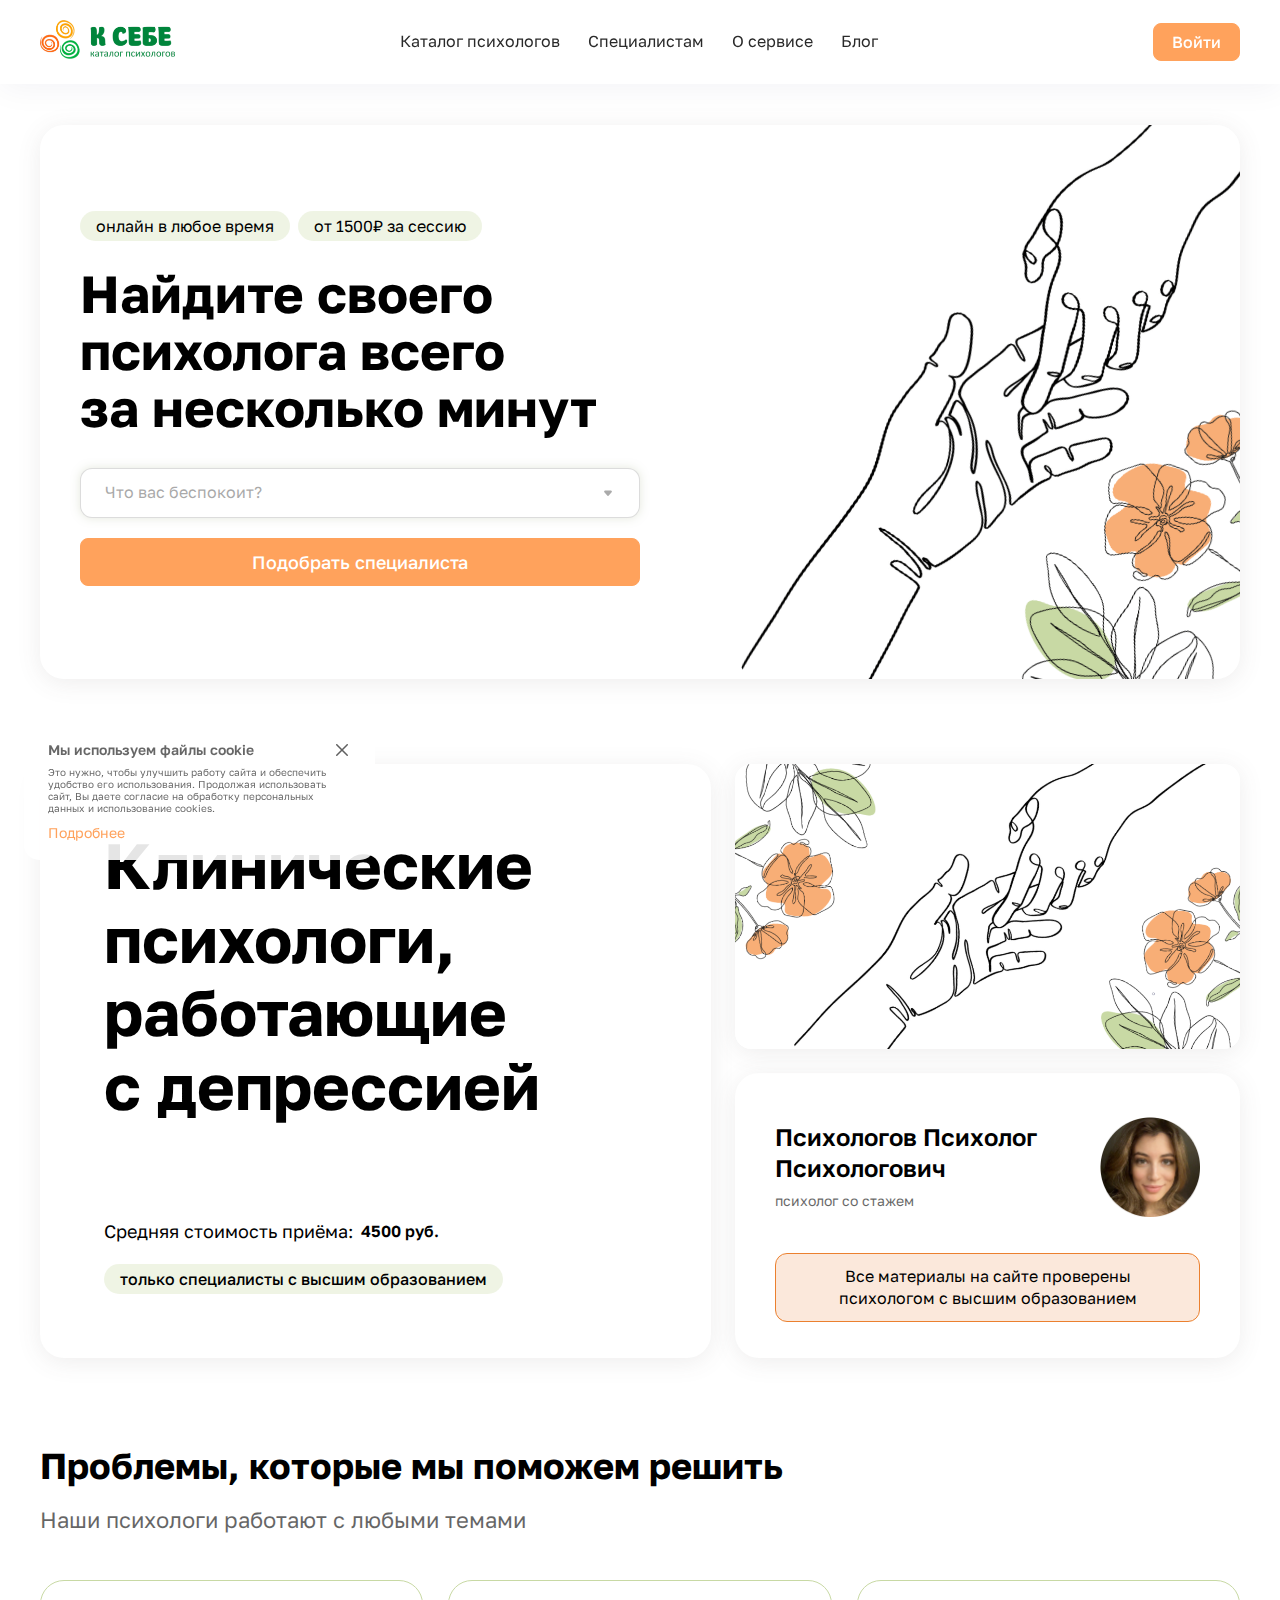
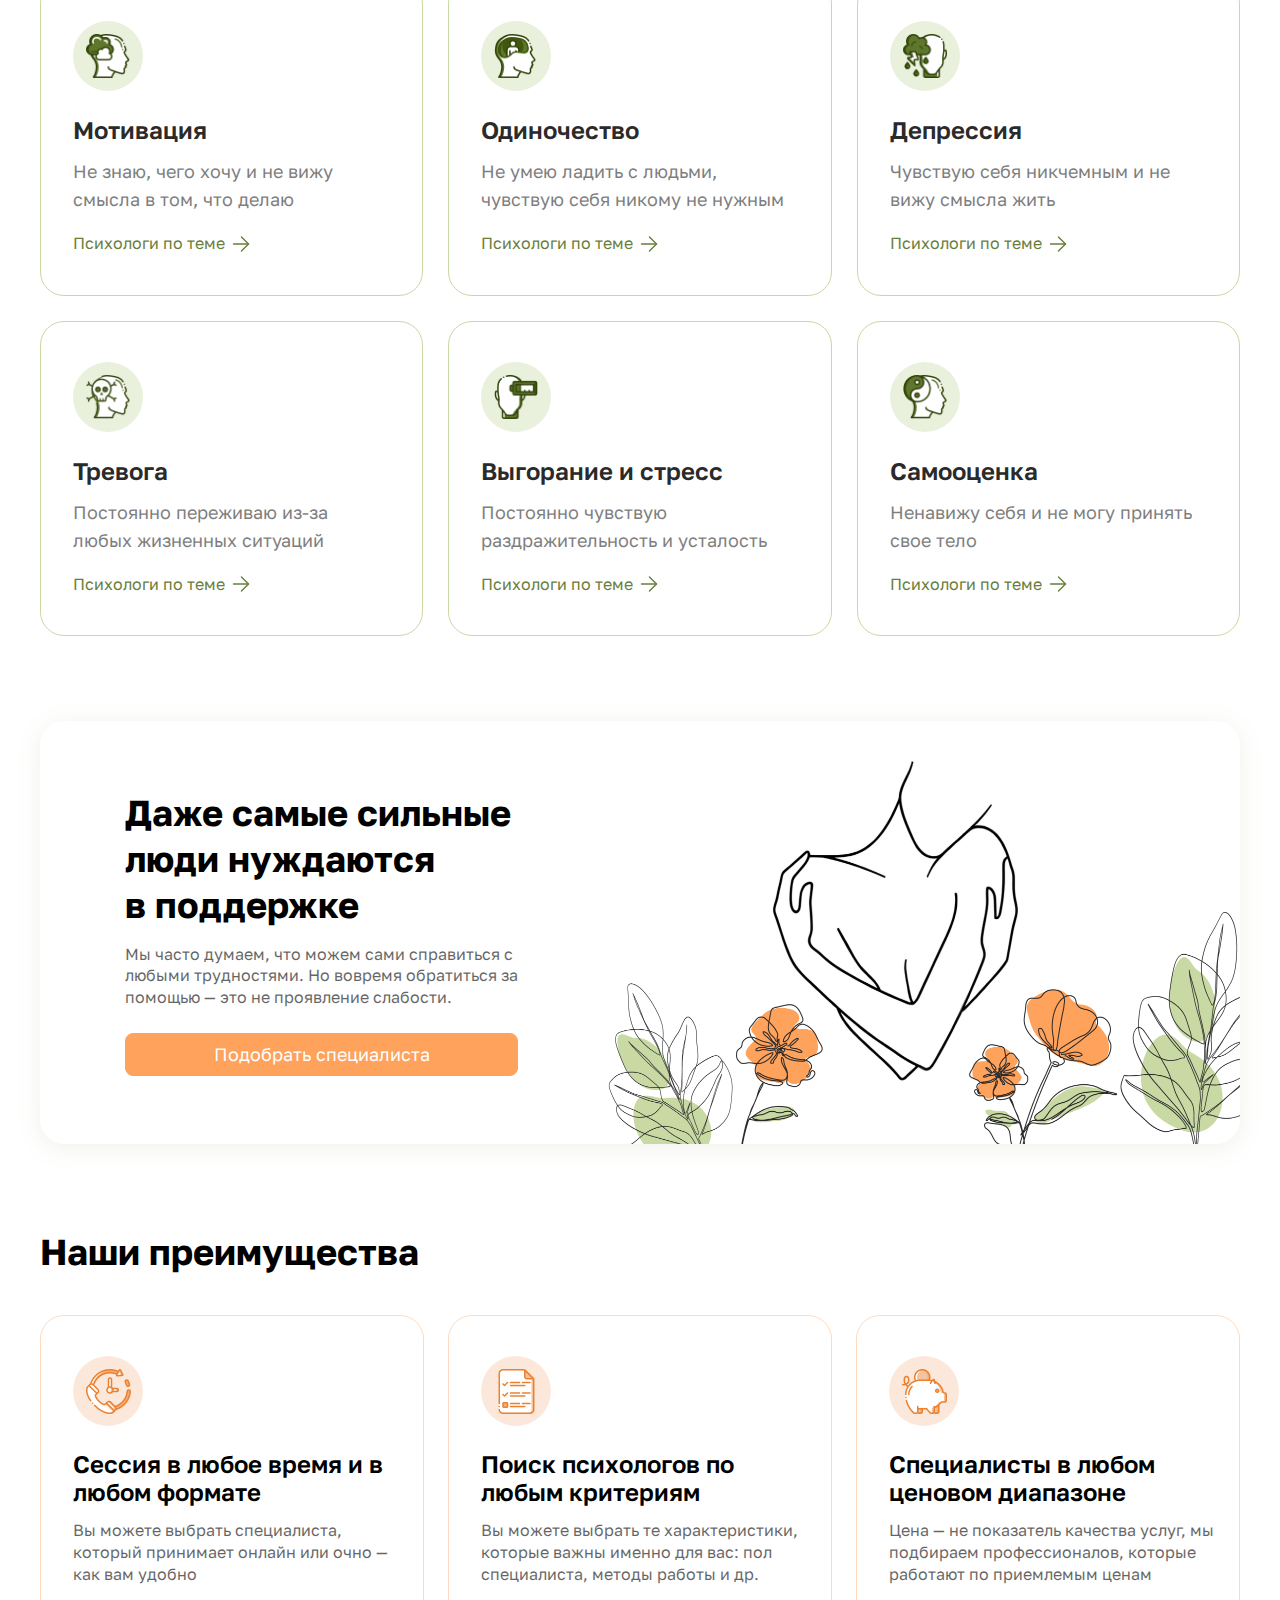
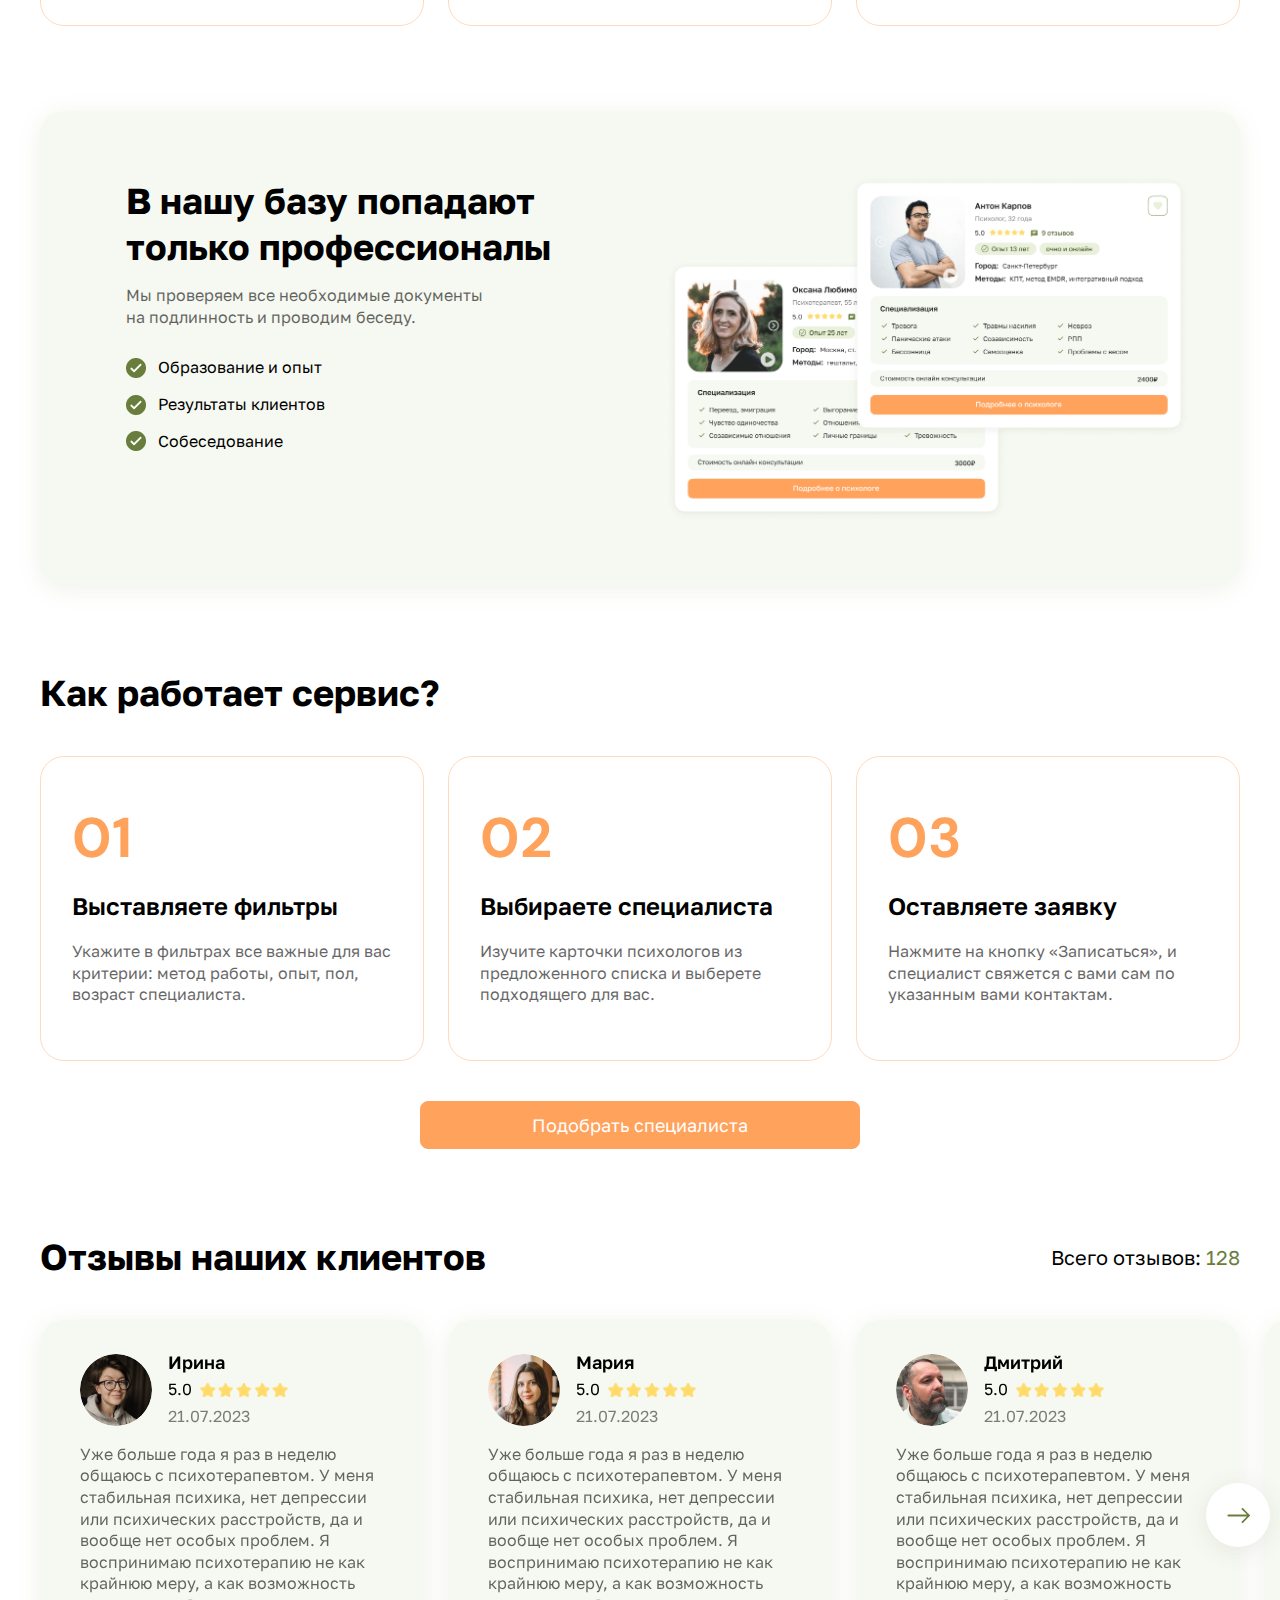
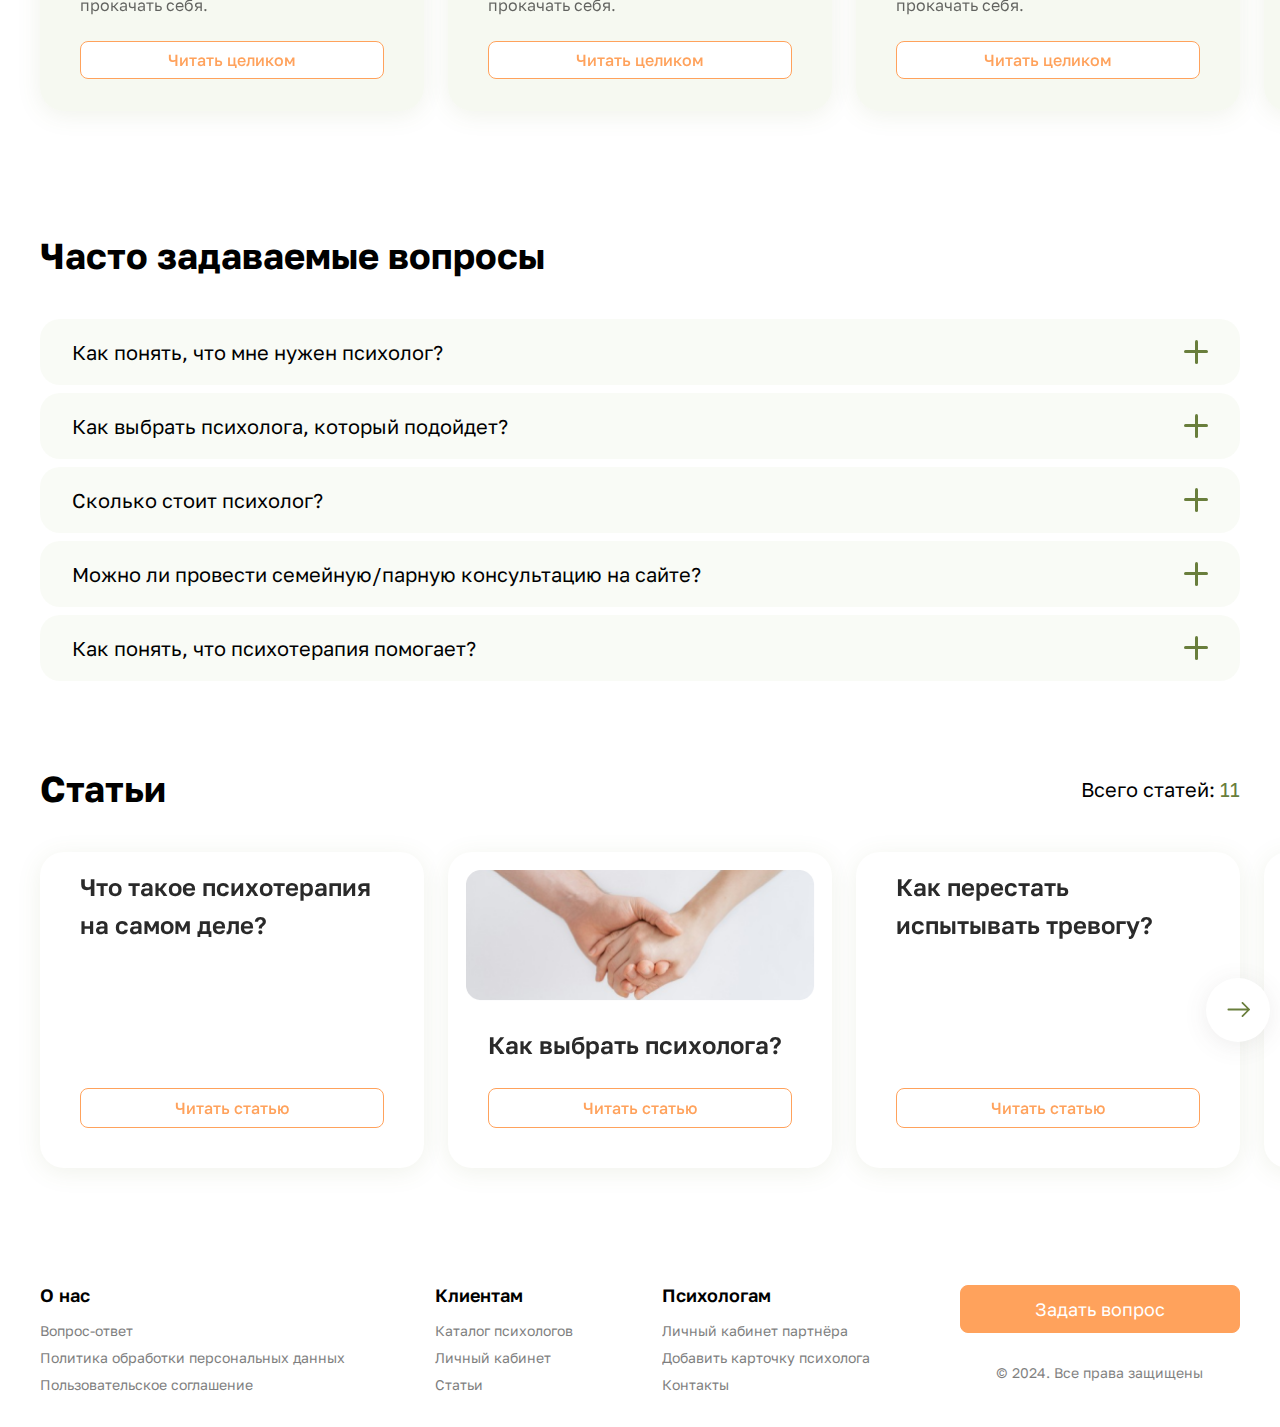
==== index.html @ ed898c9f "add" ====
<!DOCTYPE html>
<html lang="ru">

<head>

	<meta charset="utf-8">

	<title>Title</title>
	<meta name="description" content="">

	<meta http-equiv="X-UA-Compatible" content="IE=edge">
	<meta name="viewport" content="width=device-width, initial-scale=1, maximum-scale=1">

	<meta property="og:image" content="path/to/image.jpg">
	<link rel="shortcut icon" href="img/favicon/favicon.ico" type="image/x-icon">
	<link rel="apple-touch-icon" href="img/favicon/apple-touch-icon.png">
	<link rel="apple-touch-icon" sizes="72x72" href="img/favicon/apple-touch-icon-72x72.png">
	<link rel="apple-touch-icon" sizes="114x114" href="img/favicon/apple-touch-icon-114x114.png">

	<!-- Chrome, Firefox OS and Opera -->
	<meta name="theme-color" content="#FFFFFF">
	<!-- Windows Phone -->
	<meta name="msapplication-navbutton-color" content="#FFFFFF">
	<!-- iOS Safari -->
	<meta name="apple-mobile-web-app-status-bar-style" content="#FFFFFF">

	<link rel="stylesheet" href="css/main.min.css">

</head>

<body>

	<div class="main--wrapper">

		<header class="header">
			<div class="container">
				<div class="row">
					<div class="header--wrapper">
						<a href="/" class="header--logo" title="На главную">
							<img src="img/logo.png" alt="К себе - каталог психологов">
						</a>
						<div class="header--block">
							<nav class="header--menu">
								<ul class="menu">
									<li><a href="catalog.html">Каталог психологов</a></li>
									<li><a href="#">Специалистам</a></li>
									<li><a href="#">О сервисе</a></li>
									<li><a href="#">Блог</a></li>
								</ul>
							</nav>
							<div class="header--logIn">
								<button class="button">Войти</button>
							</div>
						</div>
						<div class="header--burger">
							<span></span>
							<span></span>
							<span></span>
						</div>
					</div>
				</div>
			</div>
		</header>

		<main class="main">
			<section class="main--header">
				<div class="container">
					<div class="row">
						<div class="main--header__wrapper" >
							<div class="main--header__info">
								<div class="main--header__tags">
									<div class="main--header__tag">онлайн в любое время</div>
									<div class="main--header__tag">от 1500₽ за сессию</div>
								</div>
								<h1 class="h1">Найдите своего<br> психолога всего за&nbsp;несколько минут</h1>
								<form action="#" class="main--header__select">
									<div class="select">
										<select>
											<option value="Что вас беспокоит?" disabled selected>Что вас беспокоит?</option>
											<option value="Боль>">Боль</option>
											<option value="Боль>">Боль</option>
											<option value="Боль>">Боль</option>
										</select>
									</div>
									<button class="button">Подобрать специалиста</button>
								</form>
							</div>
							<div class="main--header__image">
								<img src="img/header-bg.png">
							</div>
						</div>
					</div>
				</div>
			</section>
			<section class="main--header main--header__psychologist">
				<div class="container">
					<div class="row">
						<div class="main--header__wrapper">
							<div class="main--header__info">
								<h1 class="h1">Клинические психологи, работающие с&nbsp;депрессией</h1>
								<div class="subtitle">
									<span>Средняя стоимость приёма:</span>
									<strong>4500 руб.</strong>
								</div>
								<div class="main--header__tags">
									<div class="main--header__tag">только специалисты с высшим образованием</div>
								</div>
							</div>
							<div class="main--header__block">
								<div class="main--header__image">
									<img src="img/header-bg1.png">
								</div>
								<div class="main--header__psychologist--info">
									<div class="main--header__psychologist--top">
										<div class="main--header__psychologist--title">
											<div class="h3">Психологов Психолог Психологович</div>
											<span>психолог со стажем</span>
										</div>
										<div class="main--header__psychologist--image">
											<img src="img/psychologist-icon.png" alt="Психологов Психолог Психологович">
										</div>
									</div>
									<div class="main--header__psychologist--bottom">
										Все материалы на сайте проверены психологом с высшим образованием
									</div>
								</div>
							</div>
						</div>
					</div>
				</div>
			</section>
			<section class="main--problemsSolve">
				<div class="container">
					<div class="row">
						<div class="main--problemsSolve__title">
							<h2 class="h2">Проблемы, которые мы поможем решить</h2>
							<div class="subtitle">Наши психологи работают с любыми темами</div>
						</div>
						<div class="main--problemsSolve__list">
							<a href="catalog.html" class="main--problemsSolve__item">
								<div class="main--problemsSolve__item--icon">
									<img src="img/problemsSolve/1.png" alt="Мотивация">
								</div>
								<div class="h3">Мотивация</div>
								<div class="main--problemsSolve__item--text">Не знаю, чего хочу и не вижу смысла в том, что делаю</div>
								<div class="main--problemsSolve__item--link">
									<span>Психологи по теме</span>
									<svg width="20" height="20" viewBox="0 0 20 20" fill="none" xmlns="http://www.w3.org/2000/svg">
										<path d="M10.4492 2.94928L17.4999 10L10.4492 17.0507" stroke="#697E3C" stroke-width="1.4" stroke-linecap="round" stroke-linejoin="round"/>
										<path d="M17.4999 10L2.5 10" stroke="#697E3C" stroke-width="1.4" stroke-linecap="round" stroke-linejoin="round"/>
									</svg>
								</div>
							</a>
							<a href="catalog.html" class="main--problemsSolve__item">
								<div class="main--problemsSolve__item--icon">
									<img src="img/problemsSolve/2.png" alt="Одиночество">
								</div>
								<div class="h3">Одиночество</div>
								<div class="main--problemsSolve__item--text">Не умею ладить с людьми, чувствую себя никому не нужным</div>
								<div class="main--problemsSolve__item--link">
									<span>Психологи по теме</span>
									<svg width="20" height="20" viewBox="0 0 20 20" fill="none" xmlns="http://www.w3.org/2000/svg">
										<path d="M10.4492 2.94928L17.4999 10L10.4492 17.0507" stroke="#697E3C" stroke-width="1.4" stroke-linecap="round" stroke-linejoin="round"/>
										<path d="M17.4999 10L2.5 10" stroke="#697E3C" stroke-width="1.4" stroke-linecap="round" stroke-linejoin="round"/>
									</svg>
								</div>
							</a>
							<a href="catalog.html" class="main--problemsSolve__item">
								<div class="main--problemsSolve__item--icon">
									<img src="img/problemsSolve/3.png" alt="Депрессия">
								</div>
								<div class="h3">Депрессия</div>
								<div class="main--problemsSolve__item--text">Чувствую себя никчемным и не вижу смысла жить</div>
								<div class="main--problemsSolve__item--link">
									<span>Психологи по теме</span>
									<svg width="20" height="20" viewBox="0 0 20 20" fill="none" xmlns="http://www.w3.org/2000/svg">
										<path d="M10.4492 2.94928L17.4999 10L10.4492 17.0507" stroke="#697E3C" stroke-width="1.4" stroke-linecap="round" stroke-linejoin="round"/>
										<path d="M17.4999 10L2.5 10" stroke="#697E3C" stroke-width="1.4" stroke-linecap="round" stroke-linejoin="round"/>
									</svg>
								</div>
							</a>
							<a href="catalog.html" class="main--problemsSolve__item">
								<div class="main--problemsSolve__item--icon">
									<img src="img/problemsSolve/4.png" alt="Тревога">
								</div>
								<div class="h3">Тревога</div>
								<div class="main--problemsSolve__item--text">Постоянно переживаю из-за любых жизненных ситуаций</div>
								<div class="main--problemsSolve__item--link">
									<span>Психологи по теме</span>
									<svg width="20" height="20" viewBox="0 0 20 20" fill="none" xmlns="http://www.w3.org/2000/svg">
										<path d="M10.4492 2.94928L17.4999 10L10.4492 17.0507" stroke="#697E3C" stroke-width="1.4" stroke-linecap="round" stroke-linejoin="round"/>
										<path d="M17.4999 10L2.5 10" stroke="#697E3C" stroke-width="1.4" stroke-linecap="round" stroke-linejoin="round"/>
									</svg>
								</div>
							</a>
							<a href="catalog.html" class="main--problemsSolve__item">
								<div class="main--problemsSolve__item--icon">
									<img src="img/problemsSolve/5.png" alt="Выгорание и стресс">
								</div>
								<div class="h3">Выгорание и стресс</div>
								<div class="main--problemsSolve__item--text">Постоянно чувствую раздражительность и усталость</div>
								<div class="main--problemsSolve__item--link">
									<span>Психологи по теме</span>
									<svg width="20" height="20" viewBox="0 0 20 20" fill="none" xmlns="http://www.w3.org/2000/svg">
										<path d="M10.4492 2.94928L17.4999 10L10.4492 17.0507" stroke="#697E3C" stroke-width="1.4" stroke-linecap="round" stroke-linejoin="round"/>
										<path d="M17.4999 10L2.5 10" stroke="#697E3C" stroke-width="1.4" stroke-linecap="round" stroke-linejoin="round"/>
									</svg>
								</div>
							</a>
							<a href="catalog.html" class="main--problemsSolve__item">
								<div class="main--problemsSolve__item--icon">
									<img src="img/problemsSolve/6.png" alt="Самооценка">
								</div>
								<div class="h3">Самооценка</div>
								<div class="main--problemsSolve__item--text">Ненавижу себя и не могу принять свое тело</div>
								<div class="main--problemsSolve__item--link">
									<span>Психологи по теме</span>
									<svg width="20" height="20" viewBox="0 0 20 20" fill="none" xmlns="http://www.w3.org/2000/svg">
										<path d="M10.4492 2.94928L17.4999 10L10.4492 17.0507" stroke="#697E3C" stroke-width="1.4" stroke-linecap="round" stroke-linejoin="round"/>
										<path d="M17.4999 10L2.5 10" stroke="#697E3C" stroke-width="1.4" stroke-linecap="round" stroke-linejoin="round"/>
									</svg>
								</div>
							</a>
						</div>
					</div>
				</div>
			</section>
			<section class="main--support">
				<div class="container">
					<div class="row">
						<div class="main--support__wrapper" style="background-image: url(img/banner-support/bg.png);">
							<div class="main--support__info">
								<div class="h2">Даже самые сильные<br> люди нуждаются<br> в поддержке</div>
								<div class="main--support__info--text">
									Мы часто думаем, что можем сами справиться с<br> любыми трудностями. Но вовремя обратиться за<br> помощью — это не проявление слабости.
								</div>
								<a href="catalog.html" class="button">Подобрать специалиста</a>
							</div>
						</div>
					</div>
				</div>
			</section>
			<section class="main--advantages">
				<div class="container">
					<div class="row">
						<div class="h2">Наши преимущества</div>
						<div class="main--advantages__wrapper">
							<div class="main--advantages__item">
								<div class="main--advantages__item--icon">
									<img src="img/advantages/1.png">
								</div>
								<div class="h3">Сессия в любое время и в любом формате</div>
								<div class="main--advantages__item--text">
									Вы можете выбрать специалиста, который принимает онлайн или очно — как вам удобно
								</div>
							</div>
							<div class="main--advantages__item">
								<div class="main--advantages__item--icon">
									<img src="img/advantages/2.png">
								</div>
								<div class="h3">Поиск психологов по любым критериям</div>
								<div class="main--advantages__item--text">
									Вы можете выбрать те характеристики, которые важны именно для вас: пол специалиста, методы работы и др.
								</div>
							</div>
							<div class="main--advantages__item">
								<div class="main--advantages__item--icon">
									<img src="img/advantages/3.png">
								</div>
								<div class="h3">Специалисты в любом ценовом диапазоне</div>
								<div class="main--advantages__item--text">
									Цена — не показатель качества услуг, мы подбираем профессионалов, которые работают по приемлемым ценам
								</div>
							</div>
						</div>
					</div>
				</div>
			</section>
			<section class="main--professionals">
				<div class="container">
					<div class="row">
						<div class="main--professionals__wrapper">
							<div class="main--professionals__info">
								<div class="h2">В нашу базу попадают только профессионалы</div>
								<div class="main--professionals__info--text">
									Мы&nbsp;проверяем все необходимые документы<br> на&nbsp;подлинность и&nbsp;проводим беседу.
								</div>
								<div class="main--professionals__info--list">
									<div class="main--professionals__info--item">
										<img src="img/accept.png">
										<span>Образование и опыт</span>
									</div>
									<div class="main--professionals__info--item">
										<img src="img/accept.png">
										<span>Результаты клиентов</span>
									</div>
									<div class="main--professionals__info--item">
										<img src="img/accept.png">
										<span>Собеседование</span>
									</div>
								</div>
							</div>
							<div class="main--professionals__image">
								<img src="img/prof-bg.png" alt="К себу - В нашу базу попадают только профессионалы">
							</div>
						</div>
					</div>
				</div>
			</section>
			<section class="main--working">
				<div class="container">
					<div class="row">
						<div class="h2">Как работает сервис?</div>
						<div class="main--working__list">
							<div class="main--working__item">
								<span>01</span>
								<div class="h3">Выставляете фильтры</div>
								<div class="main--working__item--text">
									Укажите в фильтрах все важные для вас критерии: метод работы, опыт, пол, возраст специалиста.
								</div>
							</div>
							<div class="main--working__item">
								<span>02</span>
								<div class="h3">Выбираете специалиста</div>
								<div class="main--working__item--text">
									Изучите карточки психологов из предложенного списка и выберете подходящего для вас.
								</div>
							</div>
							<div class="main--working__item">
								<span>03</span>
								<div class="h3">Оставляете заявку</div>
								<div class="main--working__item--text">
									Нажмите на кнопку «Записаться», и специалист свяжется с вами сам по указанным вами контактам.
								</div>
							</div>
						</div>
						<a href="catalog.html" class="button">Подобрать специалиста</a>
					</div>
				</div>
			</section>
			<section class="main--reviews">
				<div class="container">
					<div class="row">
						<div class="main--reviews__title">
							<div class="h2">Отзывы наших клиентов</div>
							<div class="main--reviews__title--all">Всего отзывов: <span>128</span></div>
						</div>
						<div class="main--reviews__slider splide splide--reviews">
							<div class="splide__arrows">
								<button class="splide__arrow splide__arrow--prev">
									<svg width="26" height="17" viewBox="0 0 26 17" fill="none" xmlns="http://www.w3.org/2000/svg">
										<path d="M1.5 8.5H25M25 8.5L17.5 1M25 8.5L17.5 16" stroke="#697E3C" stroke-width="2" stroke-linecap="round" stroke-linejoin="round"/>
									</svg>
								</button>
								<button class="splide__arrow splide__arrow--next">
									<svg width="26" height="17" viewBox="0 0 26 17" fill="none" xmlns="http://www.w3.org/2000/svg">
										<path d="M1.5 8.5H25M25 8.5L17.5 1M25 8.5L17.5 16" stroke="#697E3C" stroke-width="2" stroke-linecap="round" stroke-linejoin="round"/>
									</svg>
								</button>
							</div>
							<div class="splide__track">
								<div class="splide__list">
									<div class="main--reviews__slide splide__slide">
										<div class="main--reviews__slide--title">
											<img src="img/reviews/1.png" alt="#">
											<div class="main--reviews__slide--title__right">
												<div class="h4">Ирина</div>
												<div class="main--reviews__slide--rate">
													<span>5.0</span>
													<img src="img/rate.png">
												</div>
												<div class="main--reviews__slide--date">21.07.2023</div>
											</div>
										</div>
										<div class="main--reviews__slide--text">
											Уже больше года я раз в неделю общаюсь с психотерапевтом. У меня стабильная психика, нет депрессии или психических
											расстройств, да и вообще нет особых проблем. Я воспринимаю психотерапию не как крайнюю меру, а как возможность прокачать
											себя.
										</div>
										<a href="#" class="button button--white">Читать целиком</a>
									</div>
									<div class="main--reviews__slide splide__slide">
										<div class="main--reviews__slide--title">
											<img src="img/reviews/3.png" alt="#">
											<div class="main--reviews__slide--title__right">
												<div class="h4">Мария</div>
												<div class="main--reviews__slide--rate">
													<span>5.0</span>
													<img src="img/rate.png">
												</div>
												<div class="main--reviews__slide--date">21.07.2023</div>
											</div>
										</div>
										<div class="main--reviews__slide--text">
											Уже больше года я раз в неделю общаюсь с психотерапевтом. У меня стабильная психика, нет депрессии или психических
											расстройств, да и вообще нет особых проблем. Я воспринимаю психотерапию не как крайнюю меру, а как возможность прокачать
											себя.
										</div>
										<a href="#" class="button button--white">Читать целиком</a>
									</div>
									<div class="main--reviews__slide splide__slide">
										<div class="main--reviews__slide--title">
											<img src="img/reviews/2.png" alt="#">
											<div class="main--reviews__slide--title__right">
												<div class="h4">Дмитрий</div>
												<div class="main--reviews__slide--rate">
													<span>5.0</span>
													<img src="img/rate.png">
												</div>
												<div class="main--reviews__slide--date">21.07.2023</div>
											</div>
										</div>
										<div class="main--reviews__slide--text">
											Уже больше года я раз в неделю общаюсь с психотерапевтом. У меня стабильная психика, нет депрессии или психических
											расстройств, да и вообще нет особых проблем. Я воспринимаю психотерапию не как крайнюю меру, а как возможность прокачать
											себя.
										</div>
										<a href="#" class="button button--white">Читать целиком</a>
									</div>
									<div class="main--reviews__slide splide__slide">
										<div class="main--reviews__slide--title">
											<img src="img/reviews/1.png" alt="#">
											<div class="main--reviews__slide--title__right">
												<div class="h4">Ирина</div>
												<div class="main--reviews__slide--rate">
													<span>5.0</span>
													<img src="img/rate.png">
												</div>
												<div class="main--reviews__slide--date">21.07.2023</div>
											</div>
										</div>
										<div class="main--reviews__slide--text">
											Уже больше года я раз в неделю общаюсь с психотерапевтом. У меня стабильная психика, нет депрессии или психических
											расстройств, да и вообще нет особых проблем. Я воспринимаю психотерапию не как крайнюю меру, а как возможность прокачать
											себя.
										</div>
										<a href="#" class="button button--white">Читать целиком</a>
									</div>
									<div class="main--reviews__slide splide__slide">
										<div class="main--reviews__slide--title">
											<img src="img/reviews/3.png" alt="#">
											<div class="main--reviews__slide--title__right">
												<div class="h4">Мария</div>
												<div class="main--reviews__slide--rate">
													<span>5.0</span>
													<img src="img/rate.png">
												</div>
												<div class="main--reviews__slide--date">21.07.2023</div>
											</div>
										</div>
										<div class="main--reviews__slide--text">
											Уже больше года я раз в неделю общаюсь с психотерапевтом. У меня стабильная психика, нет депрессии или психических
											расстройств, да и вообще нет особых проблем. Я воспринимаю психотерапию не как крайнюю меру, а как возможность прокачать
											себя.
										</div>
										<a href="#" class="button button--white">Читать целиком</a>
									</div>
									<div class="main--reviews__slide splide__slide">
										<div class="main--reviews__slide--title">
											<img src="img/reviews/2.png" alt="#">
											<div class="main--reviews__slide--title__right">
												<div class="h4">Дмитрий</div>
												<div class="main--reviews__slide--rate">
													<span>5.0</span>
													<img src="img/rate.png">
												</div>
												<div class="main--reviews__slide--date">21.07.2023</div>
											</div>
										</div>
										<div class="main--reviews__slide--text">
											Уже больше года я раз в неделю общаюсь с психотерапевтом. У меня стабильная психика, нет депрессии или психических
											расстройств, да и вообще нет особых проблем. Я воспринимаю психотерапию не как крайнюю меру, а как возможность прокачать
											себя.
										</div>
										<a href="#" class="button button--white">Читать целиком</a>
									</div>
								</div>
							</div>
						</div>
					</div>
				</div>
			</section>
			<section class="main--faq">
				<div class="container">
					<div class="row">
						<div class="h2">Часто задаваемые вопросы</div>
						<div class="main--faq__list">
							<div class="main--faq__item">
								<div class="main--faq__item--button">
									<span>Как понять, что мне нужен психолог?</span>
									<div class="main--faq__item--button__icon">
										<span></span>
										<span></span>
									</div>
								</div>
								<div class="main--faq__item--answer">
									В разделе каталога вы можете выбрать критерии, которым должен соответствовать психолог.  
								</div>
							</div>
							<div class="main--faq__item">
								<div class="main--faq__item--button">
									<span>Как выбрать психолога, который подойдет?</span>
									<div class="main--faq__item--button__icon">
										<span></span>
										<span></span>
									</div>
								</div>
								<div class="main--faq__item--answer">
									В разделе каталога вы можете выбрать критерии, которым должен соответствовать психолог.  
								</div>
							</div>
							<div class="main--faq__item">
								<div class="main--faq__item--button">
									<span>Сколько стоит психолог?</span>
									<div class="main--faq__item--button__icon">
										<span></span>
										<span></span>
									</div>
								</div>
								<div class="main--faq__item--answer">
									В разделе каталога вы можете выбрать критерии, которым должен соответствовать психолог.  
								</div>
							</div>
							<div class="main--faq__item">
								<div class="main--faq__item--button">
									<span>Можно ли провести семейную/парную консультацию на сайте?</span>
									<div class="main--faq__item--button__icon">
										<span></span>
										<span></span>
									</div>
								</div>
								<div class="main--faq__item--answer">
									В разделе каталога вы можете выбрать критерии, которым должен соответствовать психолог.  
								</div>
							</div>
							<div class="main--faq__item">
								<div class="main--faq__item--button">
									<span>Как понять, что психотерапия помогает? </span>
									<div class="main--faq__item--button__icon">
										<span></span>
										<span></span>
									</div>
								</div>
								<div class="main--faq__item--answer">
									В разделе каталога вы можете выбрать критерии, которым должен соответствовать психолог.  
								</div>
							</div>
						</div>
					</div>
				</div>
			</section>
			<section class="main--articles">
				<div class="container">
					<div class="row">
						<div class="main--articles__title">
							<div class="h2">Статьи</div>
							<div class="main--articles__title--all">Всего статей: <span>11</span></div>
						</div>
						<div class="main--articles__slider splide splide--articles">
							<div class="splide__arrows">
								<button class="splide__arrow splide__arrow--prev">
									<svg width="26" height="17" viewBox="0 0 26 17" fill="none" xmlns="http://www.w3.org/2000/svg">
										<path d="M1.5 8.5H25M25 8.5L17.5 1M25 8.5L17.5 16" stroke="#697E3C" stroke-width="2" stroke-linecap="round" stroke-linejoin="round"/>
									</svg>
								</button>
								<button class="splide__arrow splide__arrow--next">
									<svg width="26" height="17" viewBox="0 0 26 17" fill="none" xmlns="http://www.w3.org/2000/svg">
										<path d="M1.5 8.5H25M25 8.5L17.5 1M25 8.5L17.5 16" stroke="#697E3C" stroke-width="2" stroke-linecap="round" stroke-linejoin="round"/>
									</svg>
								</button>
							</div>
							<div class="splide__track">
								<div class="splide__list">
									<a href="#" onclick="location.href='#'" class="main--articles__slide splide__slide">
										<div class="h3">Что такое психотерапия<br> на самом деле?</div>
										<div onclick="location.href='#'" class="button button--white">Читать статью</div>
									</a>
									<a href="#" onclick="location.href='#'" class="main--articles__slide splide__slide">
										<div class="main--articles__slide--image">
											<img src="img/img-article.png" alt="#">
										</div>
										<div class="h3">Как выбрать психолога?</div>
										<div onclick="location.href='#'" class="button button--white">Читать статью</div>
									</a>
									<a href="#" onclick="location.href='#'" class="main--articles__slide splide__slide">
										<div class="h3">Как перестать<br> испытывать тревогу?</div>
										<div onclick="location.href='#'" class="button button--white">Читать статью</div>
									</a>
									<a href="#" onclick="location.href='#'" class="main--articles__slide splide__slide">
										<div class="h3">Что такое психотерапия<br> на самом деле?</div>
										<div onclick="location.href='#'" class="button button--white">Читать статью</div>
									</a>
									<a href="#" onclick="location.href='#'" class="main--articles__slide splide__slide">
										<div class="main--articles__slide--image">
											<img src="img/img-article.png" alt="#">
										</div>
										<div class="h3">Как выбрать психолога?</div>
										<div onclick="location.href='#'" class="button button--white">Читать статью</div>
									</a>
									<a href="#" onclick="location.href='#'" class="main--articles__slide splide__slide">
										<div class="h3">Как перестать<br> испытывать тревогу?</div>
										<div onclick="location.href='#'" class="button button--white">Читать статью</div>
									</a>
								</div>
							</div>
						</div>
					</div>
				</div>
			</section>
		</main>

		<footer class="footer">
			<div class="container">
				<div class="row">
					<div class="footer--wrapper">
						<div class="footer--block">
							<div class="h4">О нас</div>
							<ul>
								<li><a href="#">Вопрос-ответ</a></li>
								<li><a href="#">Политика обработки персональных данных</a></li>
								<li><a href="#">Пользовательское соглашение</a></li>
							</ul>
						</div>
						<div class="footer--block">
							<div class="h4">Клиентам</div>
							<ul>
								<li><a href="catalog.html">Каталог психологов</a></li>
								<li><a href="#">Личный кабинет</a></li>
								<li><a href="#">Статьи</a></li>
							</ul>
						</div>
						<div class="footer--block">
							<div class="h4">Психологам</div>
							<ul>
								<li><a href="#">Личный кабинет партнёра</a></li>
								<li><a href="#">Добавить карточку психолога</a></li>
								<li><a href="#">Контакты</a></li>
							</ul>
						</div>
						<div class="footer--block">
							<a href="#" class="button">Задать вопрос</a>
							<div class="footer--block__copyright">© 2024. Все права защищены</div>
						</div>
					</div>
				</div>
			</div>
		</footer>

	</div>

	<div class="modal modal--login modal--general">
		<div class="modal--wrapper">
			<div class="modal--close">
				<svg width="16" height="16" viewBox="0 0 16 16" fill="none" xmlns="http://www.w3.org/2000/svg">
					<path fill-rule="evenodd" clip-rule="evenodd" d="M0.292893 0.292893C0.683417 -0.0976311 1.31658 -0.0976311 1.70711 0.292893L15.7071 14.2929C16.0976 14.6834 16.0976 15.3166 15.7071 15.7071C15.3166 16.0976 14.6834 16.0976 14.2929 15.7071L0.292893 1.70711C-0.0976311 1.31658 -0.0976311 0.683417 0.292893 0.292893Z" fill="#404040"/>
					<path fill-rule="evenodd" clip-rule="evenodd" d="M15.7071 0.292893C16.0976 0.683417 16.0976 1.31658 15.7071 1.70711L1.70711 15.7071C1.31658 16.0976 0.683417 16.0976 0.292893 15.7071C-0.0976311 15.3166 -0.0976311 14.6834 0.292893 14.2929L14.2929 0.292893C14.6834 -0.0976311 15.3166 -0.0976311 15.7071 0.292893Z" fill="#404040"/>
				</svg>
			</div>
			<div class="h3">Вход</div>
			<form action="#" class="modal--form">
				<div class="modal--form__block">
					<div class="modal--form__block--wrapper">
						<span>Нет аккаунта?</span>
						<a href="#">Регистрация</a>
					</div>
				</div>
				<div class="modal--form__block">
					<input type="email" id="email_login" name="email_login" placeholder="Email*" required>
				</div>
				<div class="modal--form__block">
					<input type="text" id="password" name="password" placeholder="Пароль*" required>
				</div>
				<div class="modal--form__accept">
					<div class="modal--form__accept--block">
						<div class="radio--button">
							<input type="checkbox" name="remember" id="remember" class="custom--check" checked>
							<label for="remember">
								<div>Запомнить меня</div>
							</label>
						</div>
					</div>
				</div>
				<div class="modal--form__block">
					<div class="modal--form__block--wrapper">
						<span>Забыли пароль?</span>
						<a href="#">Восстановить</a>
					</div>
				</div>
				<button class="button">Войти</button>
			</form>
		</div>
	</div>

	<div class="modal--cookie">
		<div class="modal--cookie__close">
			<svg width="12" height="12" viewBox="0 0 12 12" fill="none" xmlns="http://www.w3.org/2000/svg">
				<path fill-rule="evenodd" clip-rule="evenodd" d="M0.21967 0.21967C0.512563 -0.0732233 0.987437 -0.0732233 1.28033 0.21967L11.7803 10.7197C12.0732 11.0126 12.0732 11.4874 11.7803 11.7803C11.4874 12.0732 11.0126 12.0732 10.7197 11.7803L0.21967 1.28033C-0.0732233 0.987437 -0.0732233 0.512563 0.21967 0.21967Z" fill="#606060"/>
				<path fill-rule="evenodd" clip-rule="evenodd" d="M11.7803 0.21967C12.0732 0.512563 12.0732 0.987437 11.7803 1.28033L1.28033 11.7803C0.987437 12.0732 0.512563 12.0732 0.21967 11.7803C-0.0732233 11.4874 -0.0732233 11.0126 0.21967 10.7197L10.7197 0.21967C11.0126 -0.0732233 11.4874 -0.0732233 11.7803 0.21967Z" fill="#606060"/>
			</svg>
		</div>
		<div class="modal--cookie__title">Мы используем файлы cookie</div>
		<div class="modal--cookie__text">
			Это нужно, чтобы улучшить работу сайта и обеспечить удобство его использования. Продолжая использовать сайт, Вы даете согласие на обработку персональных данных и использование cookies.
		</div>
		<a href="#">Подробнее</a>
	</div>

	<script src="js/scripts.min.js"></script>

</body>
</html>
---- css/main.min.css ----
@font-face{font-family:golos;font-style:normal;font-weight:400;src:url(../fonts/golos/GolosText-Regular.eot);src:url(../fonts/golos/GolosText-Regular.eot?#iefix) format("embedded-opentype"),url(../fonts/golos/GolosText-Regular.woff) format("woff"),url(../fonts/golos/GolosText-Regular.ttf) format("truetype")}@font-face{font-family:golos;font-style:normal;font-weight:500;src:url(../fonts/golos/GolosText-Medium.eot);src:url(../fonts/golos/GolosText-Medium.eot?#iefix) format("embedded-opentype"),url(../fonts/golos/GolosText-Medium.woff) format("woff"),url(../fonts/golos/GolosText-Medium.ttf) format("truetype")}@font-face{font-family:golos;font-style:normal;font-weight:600;src:url(../fonts/golos/GolosText-SemiBold.eot);src:url(../fonts/golos/GolosText-SemiBold.eot?#iefix) format("embedded-opentype"),url(../fonts/golos/GolosText-SemiBold.woff) format("woff"),url(../fonts/golos/GolosText-SemiBold.ttf) format("truetype")}@font-face{font-family:golos;font-style:normal;font-weight:700;src:url(../fonts/golos/GolosText-Bold.eot);src:url(../fonts/golos/GolosText-Bold.eot?#iefix) format("embedded-opentype"),url(../fonts/golos/GolosText-Bold.woff) format("woff"),url(../fonts/golos/GolosText-Bold.ttf) format("truetype")}@font-face{font-family:dmsans;font-style:normal;font-weight:700;src:url(../fonts/dmsans/DMSans-Bold.eot);src:url(../fonts/dmsans/DMSans-Bold.eot?#iefix) format("embedded-opentype"),url(../fonts/dmsans/DMSans-Bold.woff) format("woff"),url(../fonts/dmsans/DMSans-Bold.ttf) format("truetype")}@-webkit-keyframes splide-loading{0%{-webkit-transform:rotate(0);transform:rotate(0)}to{-webkit-transform:rotate(1turn);transform:rotate(1turn)}}.splide__container{-webkit-box-sizing:border-box;box-sizing:border-box;position:relative}.splide__list{-webkit-backface-visibility:hidden;backface-visibility:hidden;display:-ms-flexbox;display:-webkit-box;display:flex;height:100%;margin:0!important;padding:0!important}.splide.is-initialized:not(.is-active) .splide__list{display:block}.splide__pagination{-ms-flex-align:center;-webkit-box-align:center;align-items:center;display:-ms-flexbox;display:-webkit-box;display:flex;-ms-flex-wrap:wrap;flex-wrap:wrap;-ms-flex-pack:center;-webkit-box-pack:center;justify-content:center;margin:0;pointer-events:none}.splide__pagination li{display:inline-block;line-height:1;list-style-type:none;margin:0;pointer-events:auto}.splide:not(.is-overflow) .splide__pagination{display:none}.splide__progress__bar{width:0}.splide{position:relative;visibility:hidden}.splide.is-initialized,.splide.is-rendered{visibility:visible}.splide__slide{-webkit-backface-visibility:hidden;backface-visibility:hidden;-webkit-box-sizing:border-box;box-sizing:border-box;-ms-flex-negative:0;flex-shrink:0;list-style-type:none!important;margin:0;position:relative}.splide__slide img{vertical-align:bottom}.splide__spinner{-webkit-animation:splide-loading 1s linear infinite;animation:splide-loading 1s linear infinite;border:2px solid #999;border-left-color:transparent;border-radius:50%;bottom:0;contain:strict;display:inline-block;height:20px;left:0;margin:auto;position:absolute;right:0;top:0;width:20px}.splide__sr{clip:rect(0 0 0 0);border:0;height:1px;margin:-1px;overflow:hidden;padding:0;position:absolute;width:1px}.splide__toggle.is-active .splide__toggle__play,.splide__toggle__pause{display:none}.splide__toggle.is-active .splide__toggle__pause{display:inline}.splide__track{overflow:hidden;position:relative;z-index:0}@keyframes splide-loading{0%{-webkit-transform:rotate(0);transform:rotate(0)}to{-webkit-transform:rotate(1turn);transform:rotate(1turn)}}.splide__track--draggable{-webkit-touch-callout:none;-webkit-user-select:none;-ms-user-select:none;-moz-user-select:none;user-select:none}.splide__track--fade>.splide__list>.splide__slide{margin:0!important;opacity:0;z-index:0}.splide__track--fade>.splide__list>.splide__slide.is-active{opacity:1;z-index:1}.splide--rtl{direction:rtl}.splide__track--ttb>.splide__list{display:block}.splide__arrow{-ms-flex-align:center;-webkit-box-align:center;align-items:center;background:#ccc;border:0;border-radius:50%;cursor:pointer;display:-ms-flexbox;display:-webkit-box;display:flex;height:2em;-ms-flex-pack:center;-webkit-box-pack:center;justify-content:center;opacity:.7;padding:0;position:absolute;top:50%;-webkit-transform:translateY(-50%);-ms-transform:translateY(-50%);transform:translateY(-50%);width:2em;z-index:1}.splide__arrow svg{fill:#000;height:1.2em;width:1.2em}.splide__arrow:hover:not(:disabled){opacity:.9}.splide__arrow:disabled{opacity:.3}.splide__arrow:focus-visible{outline:3px solid #0bf;outline-offset:3px}.splide__arrow--prev{left:1em}.splide__arrow--prev svg{-webkit-transform:scaleX(-1);-ms-transform:scaleX(-1);transform:scaleX(-1)}.splide__arrow--next{right:1em}.splide.is-focus-in .splide__arrow:focus{outline:3px solid #0bf;outline-offset:3px}.splide__pagination{bottom:.5em;left:0;padding:0 1em;position:absolute;right:0;z-index:1}.splide__pagination__page{background:#ccc;border:0;border-radius:50%;display:inline-block;height:8px;margin:3px;opacity:.7;padding:0;position:relative;-webkit-transition:-webkit-transform .2s linear;transition:-webkit-transform .2s linear;transition:transform .2s linear;transition:transform .2s linear,-webkit-transform .2s linear;width:8px}.splide__pagination__page.is-active{background:#fff;-webkit-transform:scale(1.4);-ms-transform:scale(1.4);transform:scale(1.4);z-index:1}.splide__pagination__page:hover{cursor:pointer;opacity:.9}.splide__pagination__page:focus-visible{outline:3px solid #0bf;outline-offset:3px}.splide.is-focus-in .splide__pagination__page:focus{outline:3px solid #0bf;outline-offset:3px}.splide__progress__bar{background:#ccc;height:3px}.splide__slide{-webkit-tap-highlight-color:rgba(0,0,0,0)}.splide__slide:focus{outline:0}@supports (outline-offset:-3px){.splide__slide:focus-visible{outline:3px solid #0bf;outline-offset:-3px}}@media screen and (-ms-high-contrast:none){.splide__slide:focus-visible{border:3px solid #0bf}}@supports (outline-offset:-3px){.splide.is-focus-in .splide__slide:focus{outline:3px solid #0bf;outline-offset:-3px}}@media screen and (-ms-high-contrast:none){.splide.is-focus-in .splide__slide:focus{border:3px solid #0bf}.splide.is-focus-in .splide__track>.splide__list>.splide__slide:focus{border-color:#0bf}}.splide__toggle{cursor:pointer}.splide__toggle:focus-visible{outline:3px solid #0bf;outline-offset:3px}.splide.is-focus-in .splide__toggle:focus{outline:3px solid #0bf;outline-offset:3px}.splide__track--nav>.splide__list>.splide__slide{border:3px solid transparent;cursor:pointer}.splide__track--nav>.splide__list>.splide__slide.is-active{border:3px solid #000}.splide__arrows--rtl .splide__arrow--prev{left:auto;right:1em}.splide__arrows--rtl .splide__arrow--prev svg{-webkit-transform:scaleX(1);-ms-transform:scaleX(1);transform:scaleX(1)}.splide__arrows--rtl .splide__arrow--next{left:1em;right:auto}.splide__arrows--rtl .splide__arrow--next svg{-webkit-transform:scaleX(-1);-ms-transform:scaleX(-1);transform:scaleX(-1)}.splide__arrows--ttb .splide__arrow{left:50%;-webkit-transform:translate(-50%);-ms-transform:translate(-50%);transform:translate(-50%)}.splide__arrows--ttb .splide__arrow--prev{top:1em}.splide__arrows--ttb .splide__arrow--prev svg{-webkit-transform:rotate(-90deg);-ms-transform:rotate(-90deg);transform:rotate(-90deg)}.splide__arrows--ttb .splide__arrow--next{bottom:1em;top:auto}.splide__arrows--ttb .splide__arrow--next svg{-webkit-transform:rotate(90deg);-ms-transform:rotate(90deg);transform:rotate(90deg)}.splide__pagination--ttb{bottom:0;display:-ms-flexbox;display:-webkit-box;display:flex;-ms-flex-direction:column;-webkit-box-orient:vertical;-webkit-box-direction:normal;flex-direction:column;left:auto;padding:1em 0;right:.5em;top:0}:root{--f-spinner-width:36px;--f-spinner-height:36px;--f-spinner-color-1:rgba(0,0,0,.1);--f-spinner-color-2:rgba(17,24,28,.8);--f-spinner-stroke:2.75}.f-spinner{height:var(--f-spinner-height);margin:auto;padding:0;width:var(--f-spinner-width)}.f-spinner svg{-webkit-animation:f-spinner-rotate 2s linear infinite;animation:f-spinner-rotate 2s linear infinite;height:100%;vertical-align:top;width:100%}.f-spinner svg *{stroke-width:var(--f-spinner-stroke);fill:none}.f-spinner svg :first-child{stroke:var(--f-spinner-color-1)}.f-spinner svg :last-child{stroke:var(--f-spinner-color-2);-webkit-animation:f-spinner-dash 2s ease-in-out infinite;animation:f-spinner-dash 2s ease-in-out infinite}@-webkit-keyframes f-spinner-rotate{to{-webkit-transform:rotate(1turn);transform:rotate(1turn)}}@keyframes f-spinner-rotate{to{-webkit-transform:rotate(1turn);transform:rotate(1turn)}}@-webkit-keyframes f-spinner-dash{0%{stroke-dasharray:1,150;stroke-dashoffset:0}50%{stroke-dasharray:90,150;stroke-dashoffset:-35}to{stroke-dasharray:90,150;stroke-dashoffset:-124}}@keyframes f-spinner-dash{0%{stroke-dasharray:1,150;stroke-dashoffset:0}50%{stroke-dasharray:90,150;stroke-dashoffset:-35}to{stroke-dasharray:90,150;stroke-dashoffset:-124}}.f-throwOutUp{-webkit-animation:var(--f-throw-out-duration,.175s) ease-out both f-throwOutUp;animation:var(--f-throw-out-duration,.175s) ease-out both f-throwOutUp}.f-throwOutDown{-webkit-animation:var(--f-throw-out-duration,.175s) ease-out both f-throwOutDown;animation:var(--f-throw-out-duration,.175s) ease-out both f-throwOutDown}@-webkit-keyframes f-throwOutUp{to{opacity:0;-webkit-transform:translate3d(0,calc(var(--f-throw-out-distance, 150px)*-1),0);transform:translate3d(0,calc(var(--f-throw-out-distance, 150px)*-1),0)}}@keyframes f-throwOutUp{to{opacity:0;-webkit-transform:translate3d(0,calc(var(--f-throw-out-distance, 150px)*-1),0);transform:translate3d(0,calc(var(--f-throw-out-distance, 150px)*-1),0)}}@-webkit-keyframes f-throwOutDown{to{opacity:0;-webkit-transform:translate3d(0,var(--f-throw-out-distance,150px),0);transform:translate3d(0,var(--f-throw-out-distance,150px),0)}}@keyframes f-throwOutDown{to{opacity:0;-webkit-transform:translate3d(0,var(--f-throw-out-distance,150px),0);transform:translate3d(0,var(--f-throw-out-distance,150px),0)}}.f-zoomInUp{-webkit-animation:var(--f-transition-duration,.2s) ease .1s both f-zoomInUp;animation:var(--f-transition-duration,.2s) ease .1s both f-zoomInUp}.f-zoomOutDown{-webkit-animation:var(--f-transition-duration,.2s) ease both f-zoomOutDown;animation:var(--f-transition-duration,.2s) ease both f-zoomOutDown}@-webkit-keyframes f-zoomInUp{0%{opacity:0;-webkit-transform:scale(.975) translate3d(0,16px,0);transform:scale(.975) translate3d(0,16px,0)}to{opacity:1;-webkit-transform:scale(1) translateZ(0);transform:scale(1) translateZ(0)}}@keyframes f-zoomInUp{0%{opacity:0;-webkit-transform:scale(.975) translate3d(0,16px,0);transform:scale(.975) translate3d(0,16px,0)}to{opacity:1;-webkit-transform:scale(1) translateZ(0);transform:scale(1) translateZ(0)}}@-webkit-keyframes f-zoomOutDown{to{opacity:0;-webkit-transform:scale(.975) translate3d(0,16px,0);transform:scale(.975) translate3d(0,16px,0)}}@keyframes f-zoomOutDown{to{opacity:0;-webkit-transform:scale(.975) translate3d(0,16px,0);transform:scale(.975) translate3d(0,16px,0)}}.f-fadeIn{-webkit-animation:var(--f-transition-duration,.2s) var(--f-transition-easing,ease) var(--f-transition-delay,0s) both f-fadeIn;animation:var(--f-transition-duration,.2s) var(--f-transition-easing,ease) var(--f-transition-delay,0s) both f-fadeIn;z-index:2}.f-fadeOut{-webkit-animation:var(--f-transition-duration,.2s) var(--f-transition-easing,ease) var(--f-transition-delay,0s) both f-fadeOut;animation:var(--f-transition-duration,.2s) var(--f-transition-easing,ease) var(--f-transition-delay,0s) both f-fadeOut;z-index:1}@-webkit-keyframes f-fadeIn{0%{opacity:0}to{opacity:1}}@keyframes f-fadeIn{0%{opacity:0}to{opacity:1}}@-webkit-keyframes f-fadeOut{to{opacity:0}}@keyframes f-fadeOut{to{opacity:0}}.f-fadeFastIn{-webkit-animation:var(--f-transition-duration,.2s) ease-out both f-fadeFastIn;animation:var(--f-transition-duration,.2s) ease-out both f-fadeFastIn;z-index:2}.f-fadeFastOut{-webkit-animation:var(--f-transition-duration,.1s) ease-out both f-fadeFastOut;animation:var(--f-transition-duration,.1s) ease-out both f-fadeFastOut;z-index:2}@-webkit-keyframes f-fadeFastIn{0%{opacity:.75}to{opacity:1}}@keyframes f-fadeFastIn{0%{opacity:.75}to{opacity:1}}@-webkit-keyframes f-fadeFastOut{to{opacity:0}}@keyframes f-fadeFastOut{to{opacity:0}}.f-fadeSlowIn{-webkit-animation:var(--f-transition-duration,.5s) ease both f-fadeSlowIn;animation:var(--f-transition-duration,.5s) ease both f-fadeSlowIn;z-index:2}.f-fadeSlowOut{-webkit-animation:var(--f-transition-duration,.5s) ease both f-fadeSlowOut;animation:var(--f-transition-duration,.5s) ease both f-fadeSlowOut;z-index:1}@-webkit-keyframes f-fadeSlowIn{0%{opacity:0}to{opacity:1}}@keyframes f-fadeSlowIn{0%{opacity:0}to{opacity:1}}@-webkit-keyframes f-fadeSlowOut{to{opacity:0}}@keyframes f-fadeSlowOut{to{opacity:0}}.f-crossfadeIn{-webkit-animation:var(--f-transition-duration,.2s) ease-out both f-crossfadeIn;animation:var(--f-transition-duration,.2s) ease-out both f-crossfadeIn;z-index:2}.f-crossfadeOut{-webkit-animation:calc(var(--f-transition-duration, .2s)*.5) linear .1s both f-crossfadeOut;animation:calc(var(--f-transition-duration, .2s)*.5) linear .1s both f-crossfadeOut;z-index:1}@-webkit-keyframes f-crossfadeIn{0%{opacity:0}to{opacity:1}}@keyframes f-crossfadeIn{0%{opacity:0}to{opacity:1}}@-webkit-keyframes f-crossfadeOut{to{opacity:0}}@keyframes f-crossfadeOut{to{opacity:0}}.f-slideIn.from-next{-webkit-animation:var(--f-transition-duration,.85s) cubic-bezier(.16,1,.3,1) f-slideInNext;animation:var(--f-transition-duration,.85s) cubic-bezier(.16,1,.3,1) f-slideInNext}.f-slideIn.from-prev{-webkit-animation:var(--f-transition-duration,.85s) cubic-bezier(.16,1,.3,1) f-slideInPrev;animation:var(--f-transition-duration,.85s) cubic-bezier(.16,1,.3,1) f-slideInPrev}.f-slideOut.to-next{-webkit-animation:var(--f-transition-duration,.85s) cubic-bezier(.16,1,.3,1) f-slideOutNext;animation:var(--f-transition-duration,.85s) cubic-bezier(.16,1,.3,1) f-slideOutNext}.f-slideOut.to-prev{-webkit-animation:var(--f-transition-duration,.85s) cubic-bezier(.16,1,.3,1) f-slideOutPrev;animation:var(--f-transition-duration,.85s) cubic-bezier(.16,1,.3,1) f-slideOutPrev}@-webkit-keyframes f-slideInPrev{0%{-webkit-transform:translateX(100%);transform:translateX(100%)}to{-webkit-transform:translateZ(0);transform:translateZ(0)}}@keyframes f-slideInPrev{0%{-webkit-transform:translateX(100%);transform:translateX(100%)}to{-webkit-transform:translateZ(0);transform:translateZ(0)}}@-webkit-keyframes f-slideInNext{0%{-webkit-transform:translateX(-100%);transform:translateX(-100%)}to{-webkit-transform:translateZ(0);transform:translateZ(0)}}@keyframes f-slideInNext{0%{-webkit-transform:translateX(-100%);transform:translateX(-100%)}to{-webkit-transform:translateZ(0);transform:translateZ(0)}}@-webkit-keyframes f-slideOutNext{to{-webkit-transform:translateX(-100%);transform:translateX(-100%)}}@keyframes f-slideOutNext{to{-webkit-transform:translateX(-100%);transform:translateX(-100%)}}@-webkit-keyframes f-slideOutPrev{to{-webkit-transform:translateX(100%);transform:translateX(100%)}}@keyframes f-slideOutPrev{to{-webkit-transform:translateX(100%);transform:translateX(100%)}}.f-classicIn.from-next{-webkit-animation:var(--f-transition-duration,.85s) cubic-bezier(.16,1,.3,1) f-classicInNext;animation:var(--f-transition-duration,.85s) cubic-bezier(.16,1,.3,1) f-classicInNext;z-index:2}.f-classicIn.from-prev{-webkit-animation:var(--f-transition-duration,.85s) cubic-bezier(.16,1,.3,1) f-classicInPrev;animation:var(--f-transition-duration,.85s) cubic-bezier(.16,1,.3,1) f-classicInPrev;z-index:2}.f-classicOut.to-next{-webkit-animation:var(--f-transition-duration,.85s) cubic-bezier(.16,1,.3,1) f-classicOutNext;animation:var(--f-transition-duration,.85s) cubic-bezier(.16,1,.3,1) f-classicOutNext;z-index:1}.f-classicOut.to-prev{-webkit-animation:var(--f-transition-duration,.85s) cubic-bezier(.16,1,.3,1) f-classicOutPrev;animation:var(--f-transition-duration,.85s) cubic-bezier(.16,1,.3,1) f-classicOutPrev;z-index:1}@-webkit-keyframes f-classicInNext{0%{opacity:0;-webkit-transform:translateX(-75px);transform:translateX(-75px)}to{opacity:1;-webkit-transform:translateZ(0);transform:translateZ(0)}}@keyframes f-classicInNext{0%{opacity:0;-webkit-transform:translateX(-75px);transform:translateX(-75px)}to{opacity:1;-webkit-transform:translateZ(0);transform:translateZ(0)}}@-webkit-keyframes f-classicInPrev{0%{opacity:0;-webkit-transform:translateX(75px);transform:translateX(75px)}to{opacity:1;-webkit-transform:translateZ(0);transform:translateZ(0)}}@keyframes f-classicInPrev{0%{opacity:0;-webkit-transform:translateX(75px);transform:translateX(75px)}to{opacity:1;-webkit-transform:translateZ(0);transform:translateZ(0)}}@-webkit-keyframes f-classicOutNext{to{opacity:0;-webkit-transform:translateX(-75px);transform:translateX(-75px)}}@keyframes f-classicOutNext{to{opacity:0;-webkit-transform:translateX(-75px);transform:translateX(-75px)}}@-webkit-keyframes f-classicOutPrev{to{opacity:0;-webkit-transform:translateX(75px);transform:translateX(75px)}}@keyframes f-classicOutPrev{to{opacity:0;-webkit-transform:translateX(75px);transform:translateX(75px)}}:root{--f-button-width:40px;--f-button-height:40px;--f-button-border:0;--f-button-border-radius:0;--f-button-color:#374151;--f-button-bg:#f8f8f8;--f-button-hover-bg:#e0e0e0;--f-button-active-bg:#d0d0d0;--f-button-shadow:none;--f-button-transition:all 0.15s ease;--f-button-transform:none;--f-button-svg-width:20px;--f-button-svg-height:20px;--f-button-svg-stroke-width:1.5;--f-button-svg-fill:none;--f-button-svg-filter:none;--f-button-svg-disabled-opacity:0.65}.f-button{display:-webkit-box;display:-ms-flexbox;display:flex;-webkit-box-pack:center;-ms-flex-pack:center;justify-content:center;-webkit-box-align:center;-ms-flex-align:center;align-items:center;background:var(--f-button-bg);border:var(--f-button-border);border-radius:var(--f-button-border-radius);-webkit-box-shadow:var(--f-button-shadow);box-shadow:var(--f-button-shadow);-webkit-box-sizing:content-box;box-sizing:content-box;color:var(--f-button-color);cursor:pointer;height:var(--f-button-height);margin:0;padding:0;pointer-events:all;position:relative;-webkit-transition:var(--f-button-transition);transition:var(--f-button-transition);width:var(--f-button-width)}@media (hover:hover){.f-button:hover:not([disabled]){background-color:var(--f-button-hover-bg);color:var(--f-button-hover-color)}}.f-button:active:not([disabled]){background-color:var(--f-button-active-bg)}.f-button:focus:not(:focus-visible){outline:none}.f-button:focus-visible{-webkit-box-shadow:inset 0 0 0 var(--f-button-outline,2px) var(--f-button-outline-color,var(--f-button-color));box-shadow:inset 0 0 0 var(--f-button-outline,2px) var(--f-button-outline-color,var(--f-button-color));outline:none}.f-button svg{height:var(--f-button-svg-height);width:var(--f-button-svg-width);fill:var(--f-button-svg-fill);stroke:currentColor;stroke-width:var(--f-button-svg-stroke-width);stroke-linecap:round;stroke-linejoin:round;-webkit-filter:var(--f-button-svg-filter);filter:var(--f-button-svg-filter);pointer-events:none;-webkit-transform:var(--f-button-transform);-ms-transform:var(--f-button-transform);transform:var(--f-button-transform);-webkit-transition:opacity .15s ease;transition:opacity .15s ease}.f-button[disabled]{cursor:default}.f-button[disabled] svg{opacity:var(--f-button-svg-disabled-opacity)}.f-carousel__nav .f-button.is-next,.f-carousel__nav .f-button.is-prev,.fancybox__nav .f-button.is-next,.fancybox__nav .f-button.is-prev{position:absolute;z-index:1}.is-horizontal .f-carousel__nav .f-button.is-next,.is-horizontal .f-carousel__nav .f-button.is-prev,.is-horizontal .fancybox__nav .f-button.is-next,.is-horizontal .fancybox__nav .f-button.is-prev{top:50%;-webkit-transform:translateY(-50%);-ms-transform:translateY(-50%);transform:translateY(-50%)}.is-horizontal .f-carousel__nav .f-button.is-prev,.is-horizontal .fancybox__nav .f-button.is-prev{left:var(--f-button-prev-pos)}.is-horizontal .f-carousel__nav .f-button.is-next,.is-horizontal .fancybox__nav .f-button.is-next{right:var(--f-button-next-pos)}.is-horizontal.is-rtl .f-carousel__nav .f-button.is-prev,.is-horizontal.is-rtl .fancybox__nav .f-button.is-prev{left:auto;right:var(--f-button-next-pos)}.is-horizontal.is-rtl .f-carousel__nav .f-button.is-next,.is-horizontal.is-rtl .fancybox__nav .f-button.is-next{left:var(--f-button-prev-pos);right:auto}.is-vertical .f-carousel__nav .f-button.is-next,.is-vertical .f-carousel__nav .f-button.is-prev,.is-vertical .fancybox__nav .f-button.is-next,.is-vertical .fancybox__nav .f-button.is-prev{left:50%;top:auto;-webkit-transform:translateX(-50%);-ms-transform:translateX(-50%);transform:translateX(-50%)}.is-vertical .f-carousel__nav .f-button.is-prev,.is-vertical .fancybox__nav .f-button.is-prev{top:var(--f-button-next-pos)}.is-vertical .f-carousel__nav .f-button.is-next,.is-vertical .fancybox__nav .f-button.is-next{bottom:var(--f-button-next-pos)}.is-vertical .f-carousel__nav .f-button.is-next svg,.is-vertical .f-carousel__nav .f-button.is-prev svg,.is-vertical .fancybox__nav .f-button.is-next svg,.is-vertical .fancybox__nav .f-button.is-prev svg{-webkit-transform:rotate(90deg);-ms-transform:rotate(90deg);transform:rotate(90deg)}.f-carousel__nav .f-button:disabled,.fancybox__nav .f-button:disabled{pointer-events:none}html.with-fancybox{overflow:visible;scroll-behavior:auto;width:auto}html.with-fancybox body{-ms-touch-action:none;touch-action:none}html.with-fancybox body.hide-scrollbar{margin-right:calc(var(--fancybox-body-margin, 0px) + var(--fancybox-scrollbar-compensate, 0px));overflow:hidden!important;overscroll-behavior-y:none;width:auto}.fancybox__container{--fancybox-color:#dbdbdb;--fancybox-hover-color:#fff;--fancybox-bg:rgba(24,24,27,.98);--fancybox-slide-gap:10px;--f-spinner-width:50px;--f-spinner-height:50px;--f-spinner-color-1:hsla(0,0%,100%,.1);--f-spinner-color-2:#bbb;--f-spinner-stroke:3.65;bottom:0;direction:ltr;display:-webkit-box;display:-ms-flexbox;display:flex;left:0;position:fixed;right:0;top:0;-webkit-box-orient:vertical;-webkit-box-direction:normal;-webkit-box-sizing:border-box;box-sizing:border-box;color:#f8f8f8;-ms-flex-direction:column;flex-direction:column;margin:0;padding:0;-webkit-tap-highlight-color:rgba(0,0,0,0);outline:none;overflow:visible;-webkit-transform-origin:top left;-ms-transform-origin:top left;transform-origin:top left;z-index:var(--fancybox-zIndex,1050);-webkit-text-size-adjust:100%;-moz-text-size-adjust:none;-ms-text-size-adjust:100%;text-size-adjust:100%;overscroll-behavior-y:contain}.fancybox__container *,.fancybox__container :after,.fancybox__container :before{-webkit-box-sizing:inherit;box-sizing:inherit}.fancybox__container::-ms-backdrop{background-color:rgba(0,0,0,0)}.fancybox__container::backdrop{background-color:rgba(0,0,0,0)}.fancybox__backdrop{background:var(--fancybox-bg);bottom:0;left:0;opacity:var(--fancybox-opacity,1);position:fixed;right:0;top:0;will-change:opacity;z-index:-1}.fancybox__carousel{-webkit-box-sizing:border-box;box-sizing:border-box;position:relative;-webkit-box-flex:1;-ms-flex:1;flex:1;min-height:0;overflow-x:clip;overflow-y:visible;z-index:10}.fancybox__viewport{height:100%;width:100%}.fancybox__viewport.is-draggable{cursor:move;cursor:-webkit-grab;cursor:grab}.fancybox__viewport.is-dragging{cursor:move;cursor:-webkit-grabbing;cursor:grabbing}.fancybox__track{margin:0 auto}.fancybox__slide,.fancybox__track{display:-webkit-box;display:-ms-flexbox;display:flex;height:100%}.fancybox__slide{-webkit-box-flex:0;-ms-flex:0 0 auto;flex:0 0 auto;position:relative;-webkit-box-orient:vertical;-webkit-box-direction:normal;-ms-flex-direction:column;flex-direction:column;-webkit-box-align:center;-ms-flex-align:center;align-items:center;margin:0 var(--fancybox-slide-gap) 0 0;overflow:auto;padding:4px;width:100%;-ms-scroll-chaining:none;-webkit-backface-visibility:hidden;backface-visibility:hidden;overscroll-behavior:contain;-webkit-transform:translateZ(0);transform:translateZ(0)}.fancybox__container:not(.is-compact) .fancybox__slide.has-close-btn{padding-top:40px}.fancybox__slide.has-html5video,.fancybox__slide.has-iframe,.fancybox__slide.has-image,.fancybox__slide.has-video{overflow:hidden}.fancybox__slide.has-image.is-animating,.fancybox__slide.has-image.is-selected{overflow:visible}.fancybox__slide:after,.fancybox__slide:before{content:"";-webkit-box-flex:0;-ms-flex:0 0 0px;flex:0 0 0;margin:auto}.fancybox__content{-ms-flex-item-align:center;-ms-grid-row-align:center;align-self:center;display:-webkit-box;display:-ms-flexbox;display:flex;-webkit-box-orient:vertical;-webkit-box-direction:normal;background:var(--fancybox-content-bg,#fff);border-radius:0;color:var(--fancybox-content-color,#374151);cursor:default;-ms-flex-direction:column;flex-direction:column;margin:0;max-width:100%;padding:2rem;position:relative;z-index:20}.is-loading .fancybox__content{opacity:0}.is-draggable .fancybox__content{cursor:move;cursor:-webkit-grab;cursor:grab}.can-zoom_in .fancybox__content{cursor:-webkit-zoom-in;cursor:zoom-in}.can-zoom_out .fancybox__content{cursor:-webkit-zoom-out;cursor:zoom-out}.is-dragging .fancybox__content{cursor:move;cursor:-webkit-grabbing;cursor:grabbing}.fancybox__content [contenteditable],.fancybox__content [data-selectable]{cursor:auto}.fancybox__slide.has-image>.fancybox__content{-webkit-backface-visibility:hidden;backface-visibility:hidden;background:rgba(0,0,0,0);background-position:50%;background-repeat:no-repeat;background-size:contain;min-height:1px;padding:0;-webkit-transform:translateZ(0);transform:translateZ(0);-webkit-transition:none;transition:none}.fancybox__slide.has-image>.fancybox__content>picture>img{height:auto;max-height:100%;width:100%}.is-zooming-in .fancybox__viewport:not(.is-dragging) .fancybox__slide:not(.is-selected) .fancybox__content,.is-zooming-out .fancybox__viewport:not(.is-dragging) .fancybox__slide:not(.is-selected) .fancybox__content{visibility:hidden}.is-animating .fancybox__content,.is-dragging .fancybox__content{-webkit-filter:blur(0);filter:blur(0);will-change:transform,width,height}.fancybox-image{display:block;height:100%;margin:auto;min-height:0;-o-object-fit:contain;object-fit:contain;-webkit-user-select:none;-moz-user-select:none;-ms-user-select:none;user-select:none;width:100%}.fancybox__caption{-ms-flex-item-align:center;-ms-grid-row-align:center;align-self:center;max-width:100%;-ms-flex-negative:0;color:var(--fancybox-color,currentColor);cursor:auto;flex-shrink:0;line-height:1.375;margin:0;opacity:var(--fancybox-opacity,1);overflow-wrap:anywhere;padding:14px 0 4px;visibility:visible}.is-closing .fancybox__caption,.is-loading .fancybox__caption{opacity:0;visibility:hidden}.is-compact .fancybox__caption{padding-bottom:0}.f-button.is-close-btn{--f-button-svg-stroke-width:2;position:absolute;right:8px;top:0;z-index:40}.fancybox__content>.f-button.is-close-btn{--f-button-width:34px;--f-button-height:34px;--f-button-border-radius:4px;--f-button-color:var(--fancybox-color,#fff);--f-button-hover-color:var(--fancybox-color,#fff);--f-button-bg:transparent;--f-button-hover-bg:transparent;--f-button-active-bg:transparent;--f-button-svg-width:22px;--f-button-svg-height:22px;opacity:.75;position:absolute;right:0;top:-38px}.is-loading .fancybox__content>.f-button.is-close-btn{visibility:hidden}.is-zooming-out .fancybox__content>.f-button.is-close-btn{visibility:hidden}.fancybox__content>.f-button.is-close-btn:hover{opacity:1}.fancybox__footer{margin:0;padding:0;position:relative}.fancybox__footer .fancybox__caption{opacity:var(--fancybox-opacity,1);padding:24px;-webkit-transition:all .25s ease;transition:all .25s ease;width:100%}.is-compact .fancybox__footer{background:rgba(24,24,27,.5);bottom:0;left:0;position:absolute;right:0;z-index:20}.is-compact .fancybox__footer .fancybox__caption{padding:12px}.is-compact .fancybox__content>.f-button.is-close-btn{--f-button-border-radius:50%;--f-button-color:#fff;--f-button-hover-color:#fff;--f-button-outline-color:#000;--f-button-bg:rgba(0,0,0,.6);--f-button-active-bg:rgba(0,0,0,.6);--f-button-hover-bg:rgba(0,0,0,.6);--f-button-svg-width:18px;--f-button-svg-height:18px;--f-button-svg-filter:none;right:5px;top:5px}.fancybox__nav{--f-button-width:50px;--f-button-height:50px;--f-button-border:0;--f-button-border-radius:50%;--f-button-color:var(--fancybox-color);--f-button-hover-color:var(--fancybox-hover-color);--f-button-bg:transparent;--f-button-hover-bg:rgba(24,24,27,.3);--f-button-active-bg:rgba(24,24,27,.5);--f-button-shadow:none;--f-button-transition:all 0.15s ease;--f-button-transform:none;--f-button-svg-width:26px;--f-button-svg-height:26px;--f-button-svg-stroke-width:2.5;--f-button-svg-fill:none;--f-button-svg-filter:drop-shadow(1px 1px 1px rgba(24,24,27,.5));--f-button-svg-disabled-opacity:0.65;--f-button-next-pos:1rem;--f-button-prev-pos:1rem;opacity:var(--fancybox-opacity,1)}.fancybox__nav .f-button:before{bottom:-30px;content:"";left:-20px;position:absolute;right:-20px;top:-30px;z-index:1}.is-idle .fancybox__nav,.is-idle.is-compact .fancybox__footer{-webkit-animation:f-fadeOut .15s ease-out both;animation:f-fadeOut .15s ease-out both}.is-idle.is-compact .fancybox__footer{pointer-events:none}.fancybox__slide>.f-spinner{cursor:pointer;left:50%;margin:var(--f-spinner-top,calc(var(--f-spinner-width)*-.5)) 0 0 var(--f-spinner-left,calc(var(--f-spinner-height)*-.5));position:absolute;top:50%;z-index:30}.fancybox-protected{bottom:0;right:0}.fancybox-ghost,.fancybox-protected{left:0;position:absolute;top:0;-webkit-user-select:none;-moz-user-select:none;-ms-user-select:none;user-select:none;z-index:40}.fancybox-ghost{height:100%;min-height:0;-o-object-fit:contain;object-fit:contain;pointer-events:none;width:100%}.fancybox-focus-guard{opacity:0;outline:none;pointer-events:none;position:fixed}.fancybox__container:not([aria-hidden]){opacity:0}.fancybox__container.is-animated[aria-hidden=false] .fancybox__carousel>:not(.fancybox__viewport),.fancybox__container.is-animated[aria-hidden=false] .fancybox__slide>:not(.fancybox__content),.fancybox__container.is-animated[aria-hidden=false]>:not(.fancybox__backdrop,.fancybox__carousel){-webkit-animation:var(--f-interface-enter-duration,.25s) ease .1s backwards f-fadeIn;animation:var(--f-interface-enter-duration,.25s) ease .1s backwards f-fadeIn}.fancybox__container.is-animated[aria-hidden=false] .fancybox__backdrop{-webkit-animation:var(--f-backdrop-enter-duration,.35s) ease backwards f-fadeIn;animation:var(--f-backdrop-enter-duration,.35s) ease backwards f-fadeIn}.fancybox__container.is-animated[aria-hidden=true] .fancybox__carousel>:not(.fancybox__viewport),.fancybox__container.is-animated[aria-hidden=true] .fancybox__slide>:not(.fancybox__content),.fancybox__container.is-animated[aria-hidden=true]>:not(.fancybox__backdrop,.fancybox__carousel){-webkit-animation:var(--f-interface-exit-duration,.15s) ease forwards f-fadeOut;animation:var(--f-interface-exit-duration,.15s) ease forwards f-fadeOut}.fancybox__container.is-animated[aria-hidden=true] .fancybox__backdrop{-webkit-animation:var(--f-backdrop-exit-duration,.35s) ease forwards f-fadeOut;animation:var(--f-backdrop-exit-duration,.35s) ease forwards f-fadeOut}.has-html5video .fancybox__content,.has-iframe .fancybox__content,.has-map .fancybox__content,.has-pdf .fancybox__content,.has-vimeo .fancybox__content,.has-youtube .fancybox__content{max-width:100%;-ms-flex-negative:1;flex-shrink:1;min-height:1px;overflow:visible}.has-iframe .fancybox__content,.has-map .fancybox__content,.has-pdf .fancybox__content{height:90%;width:calc(100% - 120px)}.fancybox__container.is-compact .has-iframe .fancybox__content,.fancybox__container.is-compact .has-map .fancybox__content,.fancybox__container.is-compact .has-pdf .fancybox__content{height:100%;width:100%}.has-html5video .fancybox__content,.has-vimeo .fancybox__content,.has-youtube .fancybox__content{height:540px;max-height:100%;max-width:100%;width:960px}.has-html5video .fancybox__content,.has-map .fancybox__content,.has-pdf .fancybox__content,.has-vimeo .fancybox__content,.has-youtube .fancybox__content{background:rgba(24,24,27,.9);color:#fff;padding:0}.has-map .fancybox__content{background:#e5e3df}.fancybox__html5video,.fancybox__iframe{background:rgba(0,0,0,0);border:0;display:block;height:100%;width:100%}.fancybox-placeholder{border:0!important;clip:rect(1px,1px,1px,1px)!important;-webkit-clip-path:inset(50%)!important;clip-path:inset(50%)!important;height:1px!important;margin:-1px!important;overflow:hidden!important;padding:0!important;position:absolute!important;white-space:nowrap!important;width:1px!important}.f-carousel__thumbs{--f-thumb-width:96px;--f-thumb-height:72px;--f-thumb-outline:0;--f-thumb-outline-color:#5eb0ef;--f-thumb-opacity:1;--f-thumb-hover-opacity:1;--f-thumb-selected-opacity:1;--f-thumb-border-radius:2px;--f-thumb-offset:0px;--f-button-next-pos:0;--f-button-prev-pos:0}.f-carousel__thumbs.is-classic{--f-thumb-gap:8px;--f-thumb-opacity:0.5;--f-thumb-hover-opacity:1;--f-thumb-selected-opacity:1}.f-carousel__thumbs.is-modern{--f-thumb-gap:4px;--f-thumb-extra-gap:16px;--f-thumb-clip-width:46px}.f-thumbs{position:relative;-webkit-box-flex:0;-ms-flex:0 0 auto;flex:0 0 auto;margin:0;overflow:hidden;-webkit-tap-highlight-color:rgba(0,0,0,0);-webkit-perspective:1000px;perspective:1000px;-webkit-transform:translateZ(0);transform:translateZ(0);-webkit-user-select:none;-moz-user-select:none;-ms-user-select:none;user-select:none}.f-thumbs .f-spinner{background-image:-webkit-gradient(linear,left top,left bottom,from(#ebeff2),to(#e2e8f0));background-image:linear-gradient(#ebeff2,#e2e8f0);border-radius:2px;height:100%;left:0;position:absolute;top:0;width:100%;z-index:-1}.f-thumbs .f-spinner svg{display:none}.f-thumbs.is-vertical{height:100%}.f-thumbs__viewport{height:auto;overflow:hidden;-webkit-transform:translateZ(0);transform:translateZ(0);width:100%}.f-thumbs__slide,.f-thumbs__track{display:-webkit-box;display:-ms-flexbox;display:flex}.f-thumbs__slide{position:relative;-webkit-box-flex:0;-webkit-box-sizing:content-box;box-sizing:content-box;-ms-flex:0 0 auto;flex:0 0 auto;-webkit-box-align:center;-ms-flex-align:center;align-items:center;-webkit-box-pack:center;-ms-flex-pack:center;cursor:pointer;height:var(--f-thumb-height);justify-content:center;margin:0;overflow:visible;padding:0;width:var(--f-thumb-width)}.f-thumbs__slide.is-loading img{opacity:0}.is-classic .f-thumbs__viewport{height:100%}.is-modern .f-thumbs__track{width:-webkit-max-content;width:-moz-max-content;width:max-content}.is-modern .f-thumbs__track:before{bottom:0;content:"";cursor:pointer;left:calc((var(--f-thumb-clip-width, 0))*-.5);position:absolute;top:0;width:calc(var(--width, 0)*1px + var(--f-thumb-clip-width, 0))}.is-modern .f-thumbs__slide{pointer-events:none;-webkit-transform:translate3d(calc(var(--shift, 0)*-1px),0,0);transform:translate3d(calc(var(--shift, 0)*-1px),0,0);-webkit-transition:none;transition:none;width:var(--f-thumb-clip-width)}.is-modern.is-resting .f-thumbs__slide{-webkit-transition:-webkit-transform .33s ease;transition:-webkit-transform .33s ease;transition:transform .33s ease;transition:transform .33s ease,-webkit-transform .33s ease}.is-modern.is-resting .f-thumbs__slide__button{-webkit-transition:-webkit-clip-path .33s ease;transition:-webkit-clip-path .33s ease;transition:clip-path .33s ease;transition:clip-path .33s ease,-webkit-clip-path .33s ease}.is-using-tab .is-modern .f-thumbs__slide:focus-within{-webkit-filter:drop-shadow(-1px 0 0 var(--f-thumb-outline-color)) drop-shadow(2px 0 0 var(--f-thumb-outline-color)) drop-shadow(0 -1px 0 var(--f-thumb-outline-color)) drop-shadow(0 2px 0 var(--f-thumb-outline-color));filter:drop-shadow(-1px 0 0 var(--f-thumb-outline-color)) drop-shadow(2px 0 0 var(--f-thumb-outline-color)) drop-shadow(0 -1px 0 var(--f-thumb-outline-color)) drop-shadow(0 2px 0 var(--f-thumb-outline-color))}.f-thumbs__slide__button{-webkit-appearance:none;-moz-appearance:none;appearance:none;background:rgba(0,0,0,0);border:0;border-radius:var(--f-thumb-border-radius);cursor:pointer;height:100%;margin:0 -100%;opacity:var(--f-thumb-opacity);outline:none;overflow:hidden;padding:0;pointer-events:auto;position:relative;-ms-touch-action:manipulation;touch-action:manipulation;-webkit-transition:opacity .2s ease;transition:opacity .2s ease;width:var(--f-thumb-width)}.f-thumbs__slide__button:hover{opacity:var(--f-thumb-hover-opacity)}.f-thumbs__slide__button:focus:not(:focus-visible){outline:none}.f-thumbs__slide__button:focus-visible{opacity:var(--f-thumb-selected-opacity);outline:none}.is-modern .f-thumbs__slide__button{--clip-path:inset(0 calc((var(--f-thumb-width, 0) - var(--f-thumb-clip-width, 0))*(1 - var(--progress, 0))*0.5) round var(--f-thumb-border-radius,0));-webkit-clip-path:var(--clip-path);clip-path:var(--clip-path)}.is-classic .is-nav-selected .f-thumbs__slide__button{opacity:var(--f-thumb-selected-opacity)}.is-classic .is-nav-selected .f-thumbs__slide__button:after{-webkit-animation:f-fadeIn .2s ease-out;animation:f-fadeIn .2s ease-out;border:var(--f-thumb-outline,0) solid var(--f-thumb-outline-color,transparent);border-radius:var(--f-thumb-border-radius);bottom:0;content:"";height:auto;left:0;position:absolute;right:0;top:0;z-index:10}.f-thumbs__slide__img{border-radius:var(--f-thumb-border-radius);bottom:0;-webkit-box-sizing:border-box;box-sizing:border-box;height:100%;left:0;margin:0;-o-object-fit:cover;object-fit:cover;overflow:hidden;padding:var(--f-thumb-offset);pointer-events:none;position:absolute;right:0;top:0;width:100%}.f-thumbs.is-horizontal .f-thumbs__track{padding:8px 0 12px}.f-thumbs.is-horizontal .f-thumbs__slide{margin:0 var(--f-thumb-gap) 0 0}.f-thumbs.is-vertical .f-thumbs__track{-ms-flex-wrap:wrap;flex-wrap:wrap;padding:0 8px}.f-thumbs.is-vertical .f-thumbs__slide{margin:0 0 var(--f-thumb-gap) 0}.fancybox__thumbs{--f-thumb-width:96px;--f-thumb-height:72px;--f-thumb-border-radius:2px;--f-thumb-outline:2px;--f-thumb-outline-color:#ededed;opacity:var(--fancybox-opacity,1);position:relative;-webkit-transition:max-height .35s cubic-bezier(.23,1,.32,1);transition:max-height .35s cubic-bezier(.23,1,.32,1)}.fancybox__thumbs.is-classic{--f-thumb-gap:8px;--f-thumb-opacity:0.5;--f-thumb-hover-opacity:1}.fancybox__thumbs.is-classic .f-spinner{background-image:-webkit-gradient(linear,left top,left bottom,from(hsla(0,0%,100%,.1)),to(hsla(0,0%,100%,.05)));background-image:linear-gradient(hsla(0,0%,100%,.1),hsla(0,0%,100%,.05))}.fancybox__thumbs.is-modern{--f-thumb-gap:4px;--f-thumb-extra-gap:16px;--f-thumb-clip-width:46px;--f-thumb-opacity:1;--f-thumb-hover-opacity:1}.fancybox__thumbs.is-modern .f-spinner{background-image:-webkit-gradient(linear,left top,left bottom,from(hsla(0,0%,100%,.1)),to(hsla(0,0%,100%,.05)));background-image:linear-gradient(hsla(0,0%,100%,.1),hsla(0,0%,100%,.05))}.fancybox__thumbs.is-horizontal{padding:0 var(--f-thumb-gap)}.fancybox__thumbs.is-vertical{padding:var(--f-thumb-gap) 0}.is-compact .fancybox__thumbs{--f-thumb-width:64px;--f-thumb-clip-width:32px;--f-thumb-height:48px;--f-thumb-extra-gap:10px}.fancybox__thumbs.is-masked{max-height:0!important}.is-closing .fancybox__thumbs{-webkit-transition:none!important;transition:none!important}.fancybox__toolbar{--f-progress-color:var(--fancybox-color,hsla(0,0%,100%,.94));--f-button-width:46px;--f-button-height:46px;--f-button-color:var(--fancybox-color);--f-button-hover-color:var(--fancybox-hover-color);--f-button-bg:rgba(24,24,27,.65);--f-button-hover-bg:rgba(70,70,73,.65);--f-button-active-bg:rgba(90,90,93,.65);--f-button-border-radius:0;--f-button-svg-width:24px;--f-button-svg-height:24px;--f-button-svg-stroke-width:1.5;--f-button-svg-filter:drop-shadow(1px 1px 1px rgba(24,24,27,.15));--f-button-svg-fill:none;--f-button-svg-disabled-opacity:0.65;display:-webkit-box;display:-ms-flexbox;display:flex;-webkit-box-orient:horizontal;-webkit-box-direction:normal;-ms-flex-direction:row;flex-direction:row;-webkit-box-pack:justify;-ms-flex-pack:justify;color:var(--fancybox-color,currentColor);font-family:-apple-system,BlinkMacSystemFont,Segoe UI Adjusted,Segoe UI,Liberation Sans,sans-serif;justify-content:space-between;margin:0;opacity:var(--fancybox-opacity,1);padding:0;pointer-events:none;text-shadow:var(--fancybox-toolbar-text-shadow,1px 1px 1px rgba(0,0,0,.5));z-index:20}.fancybox__toolbar :focus-visible{z-index:1}.fancybox__toolbar.is-absolute,.is-compact .fancybox__toolbar{left:0;position:absolute;right:0;top:0}.is-idle .fancybox__toolbar{-webkit-animation:f-fadeOut .15s ease-out both;animation:f-fadeOut .15s ease-out both;pointer-events:none}.fancybox__toolbar__column{display:-webkit-box;display:-ms-flexbox;display:flex;-webkit-box-orient:horizontal;-webkit-box-direction:normal;-ms-flex-direction:row;flex-direction:row;-ms-flex-wrap:wrap;flex-wrap:wrap;-ms-flex-line-pack:start;align-content:flex-start}.fancybox__toolbar__column.is-left,.fancybox__toolbar__column.is-right{-webkit-box-flex:1;-ms-flex-positive:1;flex-grow:1;-ms-flex-preferred-size:0;flex-basis:0}.fancybox__toolbar__column.is-right{display:-webkit-box;display:-ms-flexbox;display:flex;-webkit-box-pack:end;-ms-flex-pack:end;-ms-flex-wrap:nowrap;flex-wrap:nowrap;justify-content:flex-end}.fancybox__infobar{font-size:17px;font-variant-numeric:tabular-nums;line-height:var(--f-button-height);padding:0 5px;text-align:center;-webkit-font-smoothing:subpixel-antialiased;cursor:default;-webkit-user-select:none;-moz-user-select:none;-ms-user-select:none;user-select:none}.fancybox__infobar span{padding:0 5px}.fancybox__infobar:not(:first-child):not(:last-child){background:var(--f-button-bg)}[data-fancybox-toggle-slideshow]{position:relative}[data-fancybox-toggle-slideshow] .f-progress{height:100%;opacity:.3}[data-fancybox-toggle-slideshow] svg g:first-child{display:-webkit-box;display:-ms-flexbox;display:flex}[data-fancybox-toggle-slideshow] svg g:last-child{display:none}.has-slideshow [data-fancybox-toggle-slideshow] svg g:first-child{display:none}.has-slideshow [data-fancybox-toggle-slideshow] svg g:last-child{display:-webkit-box;display:-ms-flexbox;display:flex}[data-fancybox-toggle-fullscreen] svg g:first-child{display:-webkit-box;display:-ms-flexbox;display:flex}[data-fancybox-toggle-fullscreen] svg g:last-child{display:none}:-webkit-full-screen [data-fancybox-toggle-fullscreen] svg g:first-child{display:none}:-ms-fullscreen [data-fancybox-toggle-fullscreen] svg g:first-child{display:none}:fullscreen [data-fancybox-toggle-fullscreen] svg g:first-child{display:none}:-webkit-full-screen [data-fancybox-toggle-fullscreen] svg g:last-child{display:-webkit-box;display:flex}:-ms-fullscreen [data-fancybox-toggle-fullscreen] svg g:last-child{display:-ms-flexbox;display:flex}:fullscreen [data-fancybox-toggle-fullscreen] svg g:last-child{display:-webkit-box;display:-ms-flexbox;display:flex}.f-progress{background:var(--f-progress-color,var(--f-carousel-theme-color,#0091ff));height:3px;left:0;pointer-events:none;position:absolute;right:0;top:0;-webkit-transform:scaleX(0);-ms-transform:scaleX(0);transform:scaleX(0);-webkit-transform-origin:0;-ms-transform-origin:0;transform-origin:0;-webkit-transition-property:-webkit-transform;transition-property:-webkit-transform;transition-property:transform;transition-property:transform,-webkit-transform;-webkit-transition-timing-function:linear;transition-timing-function:linear;-webkit-user-select:none;-moz-user-select:none;-ms-user-select:none;user-select:none;z-index:30}*{-webkit-box-sizing:border-box;box-sizing:border-box;margin:0;padding:0}:after,:before{-webkit-box-sizing:border-box;box-sizing:border-box}::-webkit-input-placeholder{color:#666;opacity:1}:-moz-placeholder,::-moz-placeholder{color:#666;opacity:1}:-ms-input-placeholder{color:#666;opacity:1}body input:focus:required:invalid,body textarea:focus:required:invalid{color:#666}body input:required:valid,body textarea:required:valid{color:#666}body,html{min-height:100%}body,html{overflow-x:hidden}body{font-family:golos,sans-serif;font-size:16px;line-height:1.35;min-width:320px;position:relative}.img-responsive{display:block;height:auto;max-width:100%}.text-center{text-align:center}::-moz-selection{background-color:#ffa25c;color:#fff}::selection{background-color:#ffa25c;color:#fff}.page--catalog{background-color:#fbfbfb}.section,section{margin-bottom:85px}img{max-width:100%}a{color:#2a2a2a;text-decoration:none;-webkit-transition:color .3s ease;transition:color .3s ease}a:hover{color:#ffa25c}form *{font-family:golos,sans-serif}form .button{font-size:18px;min-height:48px}button{border:none;cursor:pointer;font-family:golos,sans-serif;outline:none}.select,label{position:relative}.select select option{color:#2a2a2a;opacity:.4}.select:after{content:"";display:-webkit-box;display:-ms-flexbox;display:flex;-webkit-box-align:center;-ms-flex-align:center;align-items:center;-webkit-box-pack:center;-ms-flex-pack:center;background-image:url("data:image/svg+xml;charset=utf-8,%3Csvg xmlns='http://www.w3.org/2000/svg' width='8' height='6' fill='none'%3E%3Cpath fill='%232A2A2A' d='M3.232 5.578a1 1 0 0 0 1.536 0L7.633 2.14A1 1 0 0 0 6.865.5h-5.73a1 1 0 0 0-.768 1.64z' opacity='.4'/%3E%3C/svg%3E");background-position:50%;background-repeat:no-repeat;background-size:8px 6px;bottom:0;height:24px;justify-content:center;margin:auto 0;min-width:24px;pointer-events:none;position:absolute;right:20px;top:0;width:24px}select{-webkit-appearance:none;-moz-appearance:none;appearance:none;background-color:#fff;border:1px solid rgba(42,42,42,.4);border-radius:12px;-webkit-box-shadow:0 0 10px 0 rgba(95,118,45,.4);box-shadow:0 0 10px 0 rgba(95,118,45,.4);cursor:pointer;font-size:16px;outline:none;padding:13px 30px 15px 24px;width:100%}select,select option{color:#2a2a2a;opacity:.4}input{-webkit-appearance:none;-moz-appearance:none;appearance:none;background-color:#fff;border:1px solid #697e3c;border-radius:12px;-webkit-box-shadow:0 0 10px 0 rgba(95,118,45,.15);box-shadow:0 0 10px 0 rgba(95,118,45,.15);color:rgba(42,42,42,.6);font-size:16px;outline:none;padding:13px 24px;width:100%}.h1,h1{font-size:52px;line-height:57px}.h1,.h2,h1,h2{font-weight:700}.h2,h2{font-size:36px;line-height:46px}.h3,h3{font-size:24px;line-height:38px}.h3,.h4,h3,h4{font-weight:600}.h4,h4{font-size:18px;line-height:21px}.subtitle{font-size:22px;font-weight:400;line-height:30px;opacity:.6}.button{display:-webkit-box;display:-ms-flexbox;display:flex;-webkit-box-align:center;-ms-flex-align:center;align-items:center;-webkit-box-pack:center;-ms-flex-pack:center;background-color:#ffa25c;border:1px solid #ffa25c;border-radius:8px;color:#fff;font-size:16px;font-weight:500;justify-content:center;line-height:1;padding:10px 18px;-webkit-transition:all .3s ease;transition:all .3s ease;white-space:nowrap}.button:hover{background-color:#f59044;color:#fff}.button--white{background-color:#fff;color:#ffa25c}.button--white:hover{background-color:rgba(255,162,92,.102);color:#ffa25c}.button--green{background-color:#697e3c;border-color:#697e3c;color:#fff!important}.button--green:hover{background-color:#546431}.splide__arrow{-webkit-transition:all .3s ease;transition:all .3s ease}.splide__arrow[disabled]{opacity:0;visibility:hidden}.splide__arrow--next,.splide__arrow--prev{background-color:#fff;border-radius:50%;-webkit-box-shadow:0 4px 24px 0 rgba(84,81,81,.102);box-shadow:0 4px 24px 0 rgba(84,81,81,.102);height:64px;min-width:64px;opacity:1;width:64px}.splide__arrow--next svg,.splide__arrow--prev svg{height:15px;width:23px}.splide__arrow--next svg path,.splide__arrow--prev svg path{-webkit-transition:stroke .3s ease;transition:stroke .3s ease}.splide__arrow--next:hover:not([disabled]),.splide__arrow--prev:hover:not([disabled]){background-color:#ffa25c;opacity:1}.splide__arrow--next:hover:not([disabled]) svg path,.splide__arrow--prev:hover:not([disabled]) svg path{stroke:#fff}.splide__arrow--prev{left:-30px}.splide__arrow--next{right:-30px}.splide__track{overflow:initial}.splide__pagination{display:none}.overflow{margin-right:17px;overflow:hidden;position:relative;-webkit-user-select:none;-moz-user-select:none;-ms-user-select:none;user-select:none}.overflow .header{left:auto;right:8.5px}@-moz-document url-prefix(){.overflow{margin-right:0}.overflow .header{left:0;right:0}}.container{margin:0 auto;max-width:1200px}.menu{display:-webkit-box;display:-ms-flexbox;display:flex;list-style-type:none;-webkit-box-align:center;-ms-flex-align:center;align-items:center;gap:28px}.filter--reset{color:#2a2a2a;-webkit-transition:all .3s ease;transition:all .3s ease}.filter--reset:not(.filter--reset.button){background-color:transparent;border:none;outline:none;text-decoration:underline}.filter--reset:hover{color:#697e3c}.radio--button{position:relative}.custom--radio{opacity:0;position:absolute;z-index:-1}.custom--radio+label{display:-webkit-inline-box;display:-ms-inline-flexbox;display:inline-flex;-webkit-box-align:center;-ms-flex-align:center;align-items:center;cursor:pointer;-webkit-user-select:none;-moz-user-select:none;-ms-user-select:none;user-select:none}.custom--radio+label:before{content:"";display:inline-block;height:20px;width:20px;-ms-flex-negative:0;flex-shrink:0;-webkit-box-flex:0;-ms-flex-positive:0;background-position:50%;background-repeat:no-repeat;background-size:0 0;border:2px solid #d9d9d9;border-radius:50%;flex-grow:0;margin-right:8px;-webkit-transition:all .3s ease;transition:all .3s ease}.custom--radio:not(:disabled):not(:checked)+label:hover:before{border-color:#697e3c}.custom--radio:not(:disabled):active+label:before{background-color:#fff;border-color:#697e3c}.custom--radio:focus+label:before{border-color:#697e3c}.custom--radio:checked+label:before{background-image:url("data:image/svg+xml;charset=utf-8,%3Csvg xmlns='http://www.w3.org/2000/svg' width='12' height='12' fill='none'%3E%3Ccircle cx='6' cy='6' r='6' fill='%23697E3C'/%3E%3C/svg%3E");background-size:12px 12px;border-color:#697e3c}.custom--check{opacity:0;position:absolute;z-index:-1}.custom--check+label{display:-webkit-inline-box;display:-ms-inline-flexbox;display:inline-flex;-webkit-box-align:center;-ms-flex-align:center;align-items:center;cursor:pointer;-webkit-transition:all .3s ease;transition:all .3s ease;-webkit-user-select:none;-moz-user-select:none;-ms-user-select:none;user-select:none}.custom--check+label:before{content:"";display:inline-block;height:23px;width:23px;-ms-flex-negative:0;flex-shrink:0;-webkit-box-flex:0;-ms-flex-positive:0;background-position:50%;background-repeat:no-repeat;background-size:0 0;border:2px solid #d9d9d9;border-radius:4px;flex-grow:0;margin-right:8px;-webkit-transition:all .3s ease;transition:all .3s ease}.custom--check:checked+label:before{background-color:#697e3c;background-image:url("data:image/svg+xml;charset=utf-8,%3Csvg xmlns='http://www.w3.org/2000/svg' width='9' height='7' fill='none'%3E%3Cpath stroke='%23fff' stroke-linecap='round' stroke-linejoin='round' stroke-width='1.5' d='m1 4 2 2 5-5'/%3E%3C/svg%3E");background-size:9px 7px;border-color:#697e3c}.custom--check:not(:disabled):not(:checked)+label:hover:before{border-color:#697e3c}.custom--check:not(:disabled):active+label:before{border-color:#697e3c}.header{background-color:#fff;-webkit-box-shadow:0 4px 33px 0 rgba(0,27,72,.051);box-shadow:0 4px 33px 0 rgba(0,27,72,.051);left:0;position:fixed;right:0;top:0;width:100%;z-index:3}.header--wrapper{display:-webkit-box;display:-ms-flexbox;display:flex;-webkit-box-align:center;-ms-flex-align:center;align-items:center;gap:50px;-webkit-box-pack:justify;-ms-flex-pack:justify;justify-content:space-between;min-height:80px;padding-bottom:20px;padding-top:20px}.header--logo{max-width:135px;-webkit-transition:opacity .3s ease;transition:opacity .3s ease}.header--logo:hover{opacity:.8}.header--block{display:-webkit-box;display:-ms-flexbox;display:flex;-webkit-box-align:center;-ms-flex-align:center;align-items:center;-webkit-box-pack:justify;-ms-flex-pack:justify;gap:50px;justify-content:space-between;max-width:70%;width:100%}.header--block .button{margin-left:auto}.header--burger{display:none}.main{margin-top:125px}.main--wrapper{-webkit-box-orient:vertical;-webkit-box-direction:normal;-ms-flex-direction:column;flex-direction:column}.main--header__wrapper,.main--wrapper{display:-webkit-box;display:-ms-flexbox;display:flex}.main--header__wrapper{min-height:554px;-webkit-box-align:center;-ms-flex-align:center;align-items:center;background-color:#fff;border-radius:24px;-webkit-box-shadow:0 4px 24px 0 rgba(84,81,81,.102);box-shadow:0 4px 24px 0 rgba(84,81,81,.102);gap:50px;overflow:hidden;padding:32px 40px 40px;position:relative}.main--header__info{max-width:600px;position:relative;z-index:2}.main--header__image{display:-webkit-box;display:-ms-flexbox;display:flex;max-width:500px;overflow:hidden;position:absolute;right:0;top:0;z-index:1;-webkit-box-pack:end;-ms-flex-pack:end;justify-content:flex-end}.main--header__image img{max-height:100%}.main--header__tags{display:-webkit-box;display:-ms-flexbox;display:flex;gap:8px}.main--header__tags:not(:last-child){margin-bottom:24px}.main--header__tag{background-color:hsla(79,41%,75%,.302);border-radius:40px;line-height:22px;padding:4px 16px}.main--header .h1:not(:last-child){margin-bottom:32px}.main--header__select{display:-webkit-box;display:-ms-flexbox;display:flex;-webkit-box-orient:vertical;-webkit-box-direction:normal;-ms-flex-direction:column;flex-direction:column}.main--header__select :not(:last-child){margin-bottom:20px}.main--header__psychologist .main--header__wrapper{background-color:transparent;border-radius:0;-webkit-box-shadow:none;box-shadow:none;overflow:initial;-webkit-box-align:stretch;-ms-flex-align:stretch;align-items:stretch;gap:24px;min-height:-webkit-fit-content;min-height:-moz-fit-content;min-height:fit-content;padding:0}.main--header__psychologist .main--header__info{display:-webkit-box;display:-ms-flexbox;display:flex;max-width:671px;padding:64px;width:100%;-webkit-box-orient:vertical;-webkit-box-direction:normal;-ms-flex-direction:column;flex-direction:column}.main--header__psychologist .main--header__info .h1{font-size:64px;line-height:1.15;-webkit-box-flex:1;-ms-flex:1 1 auto;flex:1 1 auto}.main--header__psychologist .main--header__info .h1:not(:last-child){margin-bottom:94px}.main--header__psychologist .main--header__info .subtitle{display:-webkit-box;display:-ms-flexbox;display:flex;-webkit-box-align:center;-ms-flex-align:center;align-items:center;gap:8px;opacity:1}.main--header__psychologist .main--header__info .subtitle:not(:last-child){margin-bottom:24px}.main--header__psychologist .main--header__info .subtitle span{font-size:18px;line-height:1}.main--header__psychologist .main--header__info .subtitle strong{font-size:16px;font-weight:600;line-height:1}.main--header__psychologist .main--header__tag{font-weight:500}.main--header__psychologist .main--header__block{display:-webkit-box;display:-ms-flexbox;display:flex;-webkit-box-orient:vertical;-webkit-box-direction:normal;-ms-flex-direction:column;flex-direction:column;gap:24px;max-width:505px}.main--header__psychologist .main--header__info,.main--header__psychologist .main--header__psychologist--info{border-radius:24px;-webkit-box-shadow:0 4px 24px 0 rgba(84,81,81,.102);box-shadow:0 4px 24px 0 rgba(84,81,81,.102);overflow:hidden}.main--header__psychologist .main--header__image{background-color:#fff;border-radius:16px;-webkit-box-shadow:0 4px 24px 0 rgba(84,81,81,.102);box-shadow:0 4px 24px 0 rgba(84,81,81,.102);display:-webkit-box;display:-ms-flexbox;display:flex;max-height:285px;max-width:none;overflow:hidden;position:static}.main--header__psychologist .main--header__image img{border-radius:16px;height:100%;-o-object-fit:cover;object-fit:cover;width:100%}.main--header__psychologist .main--header__psychologist--info{max-height:285px;padding:48px 40px 44px}.main--header__psychologist .main--header__psychologist--top{display:-webkit-box;display:-ms-flexbox;display:flex;-webkit-box-pack:justify;-ms-flex-pack:justify;gap:36px;justify-content:space-between}.main--header__psychologist .main--header__psychologist--top:not(:last-child){margin-bottom:36px}.main--header__psychologist .main--header__psychologist--title{display:-webkit-box;display:-ms-flexbox;display:flex;-webkit-box-orient:vertical;-webkit-box-direction:normal;-ms-flex-direction:column;flex-direction:column;gap:8px}.main--header__psychologist .main--header__psychologist--title .h3{line-height:1.3}.main--header__psychologist .main--header__psychologist--title span{font-size:14px;line-height:1.4;opacity:.6}.main--header__psychologist .main--header__psychologist--image{border-radius:50%;display:-webkit-box;display:-ms-flexbox;display:flex;height:100px;margin-top:-4px;min-width:100px;width:100px}.main--header__psychologist .main--header__psychologist--bottom{background-color:#fbe8db;border:1px solid #eb802f;border-radius:12px;padding:12px 24px;text-align:center}.main--problemsSolve__title:not(:last-child){margin-bottom:45px}.main--problemsSolve__title .h2:not(:last-child){margin-bottom:16px}.main--problemsSolve__list{display:-webkit-box;display:-ms-flexbox;display:flex;-ms-flex-wrap:wrap;flex-wrap:wrap;gap:25px}.main--problemsSolve__item{-webkit-box-flex:1;background-color:#fff;border:1px solid #c8d9a4;border-radius:24px;display:-webkit-box;display:-ms-flexbox;display:flex;-ms-flex:1 1 calc(33% - 25px);flex:1 1 calc(33% - 25px);max-width:32%;padding:40px 32px;-webkit-box-orient:vertical;-webkit-box-direction:normal;color:#2a2a2a;-ms-flex-direction:column;flex-direction:column;-webkit-transition:background-color .3s ease;transition:background-color .3s ease}.main--problemsSolve__item--icon{background:hsla(79,41%,75%,.4);border-radius:50%;display:-webkit-box;display:-ms-flexbox;display:flex;height:70px;min-width:70px;width:70px;-webkit-box-align:center;-ms-flex-align:center;align-items:center;-webkit-box-pack:center;-ms-flex-pack:center;justify-content:center}.main--problemsSolve__item--icon:not(:last-child){margin-bottom:20px}.main--problemsSolve__item--icon img{height:44px;min-width:44px;width:44px}.main--problemsSolve__item .h3:not(:last-child){margin-bottom:8px}.main--problemsSolve__item--text{font-size:18px;line-height:28px;opacity:.6;-webkit-box-flex:1;-ms-flex:1 1 auto;flex:1 1 auto}.main--problemsSolve__item--text:not(:last-child){margin-bottom:20px}.main--problemsSolve__item--link{display:-webkit-box;display:-ms-flexbox;display:flex;-webkit-box-align:center;-ms-flex-align:center;align-items:center;gap:6px}.main--problemsSolve__item--link span{color:#697e3c;-webkit-transition:color .3s ease;transition:color .3s ease}.main--problemsSolve__item--link svg path{stroke:#697e3c;-webkit-transition:stroke .3s ease;transition:stroke .3s ease}.main--problemsSolve__item--link:hover span{color:#4f5f2d}.main--problemsSolve__item--link:hover svg path{stroke:#4f5f2d}.main--problemsSolve__item:hover{background-color:hsla(79,41%,75%,.2);color:#2a2a2a}.main--support__wrapper{background-color:#fff;background-position:100% 0;background-repeat:no-repeat;background-size:675px 100%;border-radius:24px;-webkit-box-shadow:0 4px 24px 0 rgba(105,126,60,.102);box-shadow:0 4px 24px 0 rgba(105,126,60,.102);display:-webkit-box;display:-ms-flexbox;display:flex;min-height:423px;-webkit-box-align:center;-ms-flex-align:center;align-items:center}.main--support__info{max-width:490px;padding-bottom:64px;padding-left:85px;padding-top:64px}.main--support__info .h2:not(:last-child){margin-bottom:16px}.main--support__info--text{opacity:.6}.main--support__info--text:not(:last-child){margin-bottom:24px}.main--support__info .button{font-size:18px;font-weight:400;min-height:43px}.main--advantages .h2:not(:last-child){margin-bottom:40px}.main--advantages__wrapper{display:-webkit-box;display:-ms-flexbox;display:flex;gap:24px}.main--advantages__item{border:1px solid rgba(255,162,92,.4);border-radius:24px;padding:40px 25px 40px 32px;-webkit-box-flex:1;-ms-flex:1 1 calc(33% - 24px);flex:1 1 calc(33% - 24px)}.main--advantages__item--icon{display:-webkit-box;display:-ms-flexbox;display:flex;height:70px;min-width:70px;width:70px;-webkit-box-align:center;-ms-flex-align:center;align-items:center;-webkit-box-pack:center;-ms-flex-pack:center;background:#fbe8db;border-radius:50%;justify-content:center}.main--advantages__item--icon img{height:45px;max-width:45px;width:45px}.main--advantages__item--icon:not(:last-child){margin-bottom:24px}.main--advantages__item .h3{line-height:1.17}.main--advantages__item .h3:not(:last-child){margin-bottom:14px}.main--advantages__item--text{opacity:.6}.main--professionals__wrapper{background-color:#f6f9f1;border-radius:24px;-webkit-box-shadow:0 4px 24px 0 rgba(105,126,60,.102);box-shadow:0 4px 24px 0 rgba(105,126,60,.102);display:-webkit-box;display:-ms-flexbox;display:flex;padding:56px 39px 56px 86px}.main--professionals__info{max-width:50%;padding-top:11px}.main--professionals__info .h2:not(:last-child){margin-bottom:15px}.main--professionals__info--text{opacity:.6}.main--professionals__info--text:not(:last-child){margin-bottom:29px}.main--professionals__info--list{display:-webkit-box;display:-ms-flexbox;display:flex;-webkit-box-orient:vertical;-webkit-box-direction:normal;-ms-flex-direction:column;flex-direction:column;gap:15px}.main--professionals__info--item{display:-webkit-box;display:-ms-flexbox;display:flex;gap:12px;-webkit-box-align:center;-ms-flex-align:center;align-items:center}.main--professionals__image{max-width:536px}.main--working .h2:not(:last-child){margin-bottom:40px}.main--working__list{display:-webkit-box;display:-ms-flexbox;display:flex;gap:24px}.main--working__list:not(:last-child){margin-bottom:40px}.main--working__item{-webkit-box-flex:1;border:1px solid rgba(255,162,92,.4);border-radius:24px;-ms-flex:1 1 calc(33% - 24px);flex:1 1 calc(33% - 24px);max-width:32%;padding:48px 31px 54px}.main--working__item span{color:#ffa25c;display:-webkit-box;display:-ms-flexbox;display:flex;font-family:dmsans,sans-serif;font-size:56px;font-weight:700;line-height:66px}.main--working__item span:not(:last-child){margin-bottom:16px}.main--working__item .h3:not(:last-child){margin-bottom:16px}.main--working__item--text{opacity:.6}.main--working .button{font-size:18px;font-weight:400;margin:0 auto;max-width:440px;min-height:48px}.main--reviews{margin-bottom:122px}.main--reviews__title{display:-webkit-box;display:-ms-flexbox;display:flex;-webkit-box-align:center;-ms-flex-align:center;align-items:center;-webkit-box-pack:justify;-ms-flex-pack:justify;gap:50px;justify-content:space-between}.main--reviews__title--all{font-size:20px;line-height:26px}.main--reviews__title--all span{color:#697e3c}.main--reviews__title:not(:last-child){margin-bottom:40px}.main--reviews__slide{-webkit-box-orient:vertical;-webkit-box-direction:normal;background:hsla(80,41%,90%,.4);border-radius:24px;-webkit-box-shadow:0 4px 24px 0 rgba(105,126,60,.102);box-shadow:0 4px 24px 0 rgba(105,126,60,.102);-ms-flex-direction:column;flex-direction:column;padding:32px 40px}.main--reviews__slide,.main--reviews__slide--title{display:-webkit-box;display:-ms-flexbox;display:flex}.main--reviews__slide--title{-webkit-box-align:center;-ms-flex-align:center;align-items:center;gap:16px}.main--reviews__slide--title>img{border-radius:50%;height:72px;min-width:72px;-o-object-fit:cover;object-fit:cover;-o-object-position:center;object-position:center;width:72px}.main--reviews__slide--title:not(:last-child){margin-bottom:16px}.main--reviews__slide--title__right{display:-webkit-box;display:-ms-flexbox;display:flex;-webkit-box-orient:vertical;-webkit-box-direction:normal;-ms-flex-direction:column;flex-direction:column;gap:6px}.main--reviews__slide--rate{display:-webkit-box;display:-ms-flexbox;display:flex;-webkit-box-align:center;-ms-flex-align:center;align-items:center;gap:8px}.main--reviews__slide--rate img{max-height:15px}.main--reviews__slide--date{opacity:.5}.main--reviews__slide--text{opacity:.6}.main--reviews__slide--text:not(:last-child){margin-bottom:24px}.main--faq .h2:not(:last-child){margin-bottom:40px}.main--faq__list{display:-webkit-box;display:-ms-flexbox;display:flex;-webkit-box-orient:vertical;-webkit-box-direction:normal;-ms-flex-direction:column;flex-direction:column;gap:8px}.main--faq__item{min-height:66px;-webkit-transition:all .3s ease;transition:all .3s ease}.main--faq__item--button{display:-webkit-box;display:-ms-flexbox;display:flex;-webkit-box-align:center;-ms-flex-align:center;align-items:center;gap:50px;-webkit-box-pack:justify;-ms-flex-pack:justify;background-color:hsla(79,41%,75%,.102);border-radius:20px;cursor:pointer;justify-content:space-between;padding:20px 32px;-webkit-transition:background-color .3s ease;transition:background-color .3s ease;-webkit-user-select:none;-moz-user-select:none;-ms-user-select:none;user-select:none}.main--faq__item--button>span{font-size:20px;line-height:26px;-webkit-transition:color .3s ease;transition:color .3s ease}.main--faq__item--button__icon{display:-webkit-box;display:-ms-flexbox;display:flex;height:24px;min-width:24px;position:relative;width:24px;-webkit-box-align:center;-ms-flex-align:center;align-items:center;-webkit-box-pack:center;-ms-flex-pack:center;justify-content:center}.main--faq__item--button__icon span{background-color:#697e3c;border-radius:3px;margin:auto;position:absolute;-webkit-transition:all .3s ease;transition:all .3s ease}.main--faq__item--button__icon span:first-of-type{height:24px;left:0;right:0;top:0;width:3px}.main--faq__item--button__icon span:last-of-type{bottom:0;height:3px;top:0;width:24px}.main--faq__item--button.active>span{color:#fff}.main--faq__item--button.active .main--faq__item--button__icon span{background-color:#fff}.main--faq__item--button.active .main--faq__item--button__icon span:first-of-type{-webkit-transform:rotate(90deg);-ms-transform:rotate(90deg);transform:rotate(90deg)}.main--faq__item--answer{line-height:24px;margin-left:32px;margin-right:32px;margin-top:0;max-height:0;overflow:hidden;-webkit-transition:all .3s ease;transition:all .3s ease}.main--faq__item[data-open=true] .main--faq__item--button{background-color:#697e3c}.main--faq__item[data-open=true] .main--faq__item--answer{margin-bottom:24px;margin-top:16px}.main--faq__item:hover .main--faq__item--button{background-color:#697e3c;color:#fff}.main--faq__item:hover .main--faq__item--button__icon span{background-color:#fff}.main--articles__title{display:-webkit-box;display:-ms-flexbox;display:flex;-webkit-box-align:center;-ms-flex-align:center;align-items:center;-webkit-box-pack:justify;-ms-flex-pack:justify;gap:50px;justify-content:space-between}.main--articles__title--all{font-size:20px;line-height:26px}.main--articles__title--all span{color:#697e3c}.main--articles__title:not(:last-child){margin-bottom:40px}.main--articles__slide{display:-webkit-box;display:-ms-flexbox;display:flex;padding:16px 16px 40px;-webkit-box-orient:vertical;-webkit-box-direction:normal;-ms-flex-direction:column;flex-direction:column;-webkit-box-pack:justify;-ms-flex-pack:justify;border-radius:24px;-webkit-box-shadow:0 4px 24px 0 rgba(105,126,60,.102);box-shadow:0 4px 24px 0 rgba(105,126,60,.102);cursor:pointer;gap:24px;justify-content:space-between}.main--articles__slide--image{min-height:133px;width:100%}.main--articles__slide--image img{border:1px solid #fff;border-radius:16px;height:100%;-o-object-fit:cover;object-fit:cover;width:100%}.main--articles__slide .button,.main--articles__slide .h3{margin-left:24px;margin-right:24px}.main--articles__slide .button{height:40px}.catalog .main--header__wrapper{min-height:335px}.catalog .main--header__info{max-width:70%}.catalog .main--header__info--subtitle strong{font-size:18px;font-weight:600}.catalog .main--header__info--subtitle:not(:last-child){margin-bottom:30px}.catalog .main--header__image{max-width:310px}.catalog--psychologists__wrapper{display:-webkit-box;display:-ms-flexbox;display:flex;gap:24px}.catalog--psychologists__filter{background-color:#fff;border-radius:24px;-webkit-box-shadow:0 4px 24px 0 rgba(47,67,35,.051);box-shadow:0 4px 24px 0 rgba(47,67,35,.051);max-width:384px;padding:24px 32px;width:100%;-ms-flex-item-align:start;align-self:flex-start}.catalog--psychologists__filter--list{display:-webkit-box;display:-ms-flexbox;display:flex;-webkit-box-orient:vertical;-webkit-box-direction:normal;-ms-flex-direction:column;flex-direction:column;gap:24px}.catalog--psychologists__filter--item>label{display:-webkit-box;display:-ms-flexbox;display:flex;font-weight:600}.catalog--psychologists__filter--item>label:not(:last-child){margin-bottom:16px}.catalog--psychologists__filter--item .select select{border:1px solid #697e3c;-webkit-box-shadow:0 0 10px 0 rgba(95,118,45,.15);box-shadow:0 0 10px 0 rgba(95,118,45,.15);color:rgba(42,42,42,.5);opacity:1;padding:13px 24px}.catalog--psychologists__filter--item.type--psychologist>label:not(:last-child){margin-bottom:8px}.catalog--psychologists__filter--item.type--psychologist .catalog--psychologists__filter--radios{-webkit-box-orient:vertical;-webkit-box-direction:normal;-ms-flex-direction:column;flex-direction:column;-webkit-box-align:start;-ms-flex-align:start;align-items:flex-start}.catalog--psychologists__filter--radios{-ms-flex-wrap:wrap;flex-wrap:wrap;gap:8px}.catalog--psychologists__filter--radios,.catalog--psychologists__title{display:-webkit-box;display:-ms-flexbox;display:flex;-webkit-box-align:center;-ms-flex-align:center;align-items:center}.catalog--psychologists__title{-webkit-box-pack:justify;-ms-flex-pack:justify;justify-content:space-between}.catalog--psychologists__title:not(:last-child){margin-bottom:32px}.catalog--psychologists__list{max-width:792px;width:100%}.catalog--psychologists__list .select{margin-left:auto;max-width:335px}.catalog--psychologists__list .select:not(:last-child){margin-bottom:24px}.catalog--psychologists__list>.button{font-size:18px;margin:0 auto;max-width:356px;min-height:48px}.catalog--psychologists__select{background-color:#fff;border:1px solid #e9f0db;-webkit-box-shadow:none;box-shadow:none;opacity:1}.catalog--psychologists__item{background-color:#fff;border-radius:24px;-webkit-box-shadow:0 4px 24px 0 rgba(47,67,35,.051);box-shadow:0 4px 24px 0 rgba(47,67,35,.051);padding:32px}.catalog--psychologists__item:not(:last-child){margin-bottom:16px}.catalog--psychologists__item--header{display:-webkit-box;display:-ms-flexbox;display:flex;gap:24px;-webkit-box-align:start;-ms-flex-align:start;align-items:flex-start}.catalog--psychologists__item--header:not(:last-child){margin-bottom:20px}.catalog--psychologists__item--header__info{max-width:100%;width:100%}.catalog--psychologists__item--header__top{display:-webkit-box;display:-ms-flexbox;display:flex;-webkit-box-pack:justify;-ms-flex-pack:justify;gap:24px;justify-content:space-between}.catalog--psychologists__item--header__top:not(:last-child){margin-bottom:16px}.catalog--psychologists__item--header__top--left{display:-webkit-box;display:-ms-flexbox;display:flex;-webkit-box-orient:vertical;-webkit-box-direction:normal;-ms-flex-direction:column;flex-direction:column;gap:8px}.catalog--psychologists__item--header__top--left .h4{font-size:20px;line-height:24px}.catalog--psychologists__item--header__top--left span{opacity:.6}.catalog--psychologists__item--header__rating{display:-webkit-box;display:-ms-flexbox;display:flex;gap:15px;-webkit-box-align:center;-ms-flex-align:center;align-items:center}.catalog--psychologists__item--header__rating:not(:last-child){margin-bottom:16px}.catalog--psychologists__item--header__reviews{display:-webkit-box;display:-ms-flexbox;display:flex;-webkit-box-align:center;-ms-flex-align:center;align-items:center;gap:10px}.catalog--psychologists__item--header__reviews path{-webkit-transition:fill .3s ease;transition:fill .3s ease}.catalog--psychologists__item--header__reviews span{color:#30420a;line-height:1.2;-webkit-transition:color .3s ease;transition:color .3s ease}.catalog--psychologists__item--header__reviews:hover path{fill:rgba(105,126,60,.8)}.catalog--psychologists__item--header__reviews:hover span{color:#697e3c}.catalog--psychologists__item--header__tags{display:-webkit-box;display:-ms-flexbox;display:flex;-ms-flex-wrap:wrap;flex-wrap:wrap;gap:8px}.catalog--psychologists__item--header__tags:not(:last-child){margin-bottom:16px}.catalog--psychologists__item--header__tag{display:-webkit-box;display:-ms-flexbox;display:flex;padding:4px 16px;-webkit-box-align:center;-ms-flex-align:center;align-items:center;-webkit-box-pack:center;-ms-flex-pack:center;background:#e9f0db;border-radius:40px;gap:8px;justify-content:center;max-width:-webkit-fit-content;max-width:-moz-fit-content;max-width:fit-content}.catalog--psychologists__item--header__tag span{color:#30420a}.catalog--psychologists__item--header__tag.no--bg{background-color:transparent;color:#30420a;padding:0}.catalog--psychologists__item--header__text{display:-webkit-box;display:-ms-flexbox;display:flex;-webkit-box-orient:vertical;-webkit-box-direction:normal;-ms-flex-direction:column;flex-direction:column;gap:10px}.catalog--psychologists__item--header__block{display:-webkit-box;display:-ms-flexbox;display:flex;gap:8px}.catalog--psychologists__item--header__block strong{font-size:18px;font-weight:600;line-height:21px;white-space:nowrap}.catalog--psychologists__item--like{background-color:transparent;display:-webkit-box;display:-ms-flexbox;display:flex;height:48px;min-width:48px;width:48px;-webkit-box-align:center;-ms-flex-align:center;align-items:center;-webkit-box-pack:center;-ms-flex-pack:center;border:1px solid #697e3c;border-radius:8px;justify-content:center}.catalog--psychologists__item--like path{-webkit-transition:fill .3s ease;transition:fill .3s ease}.catalog--psychologists__item--like:hover path{fill:#697e3c}.catalog--psychologists__item--like.active path{fill:#697e3c}.catalog--psychologists__item--slider{border-radius:30px;max-width:232px;overflow:hidden;position:relative}.catalog--psychologists__item--slider .splide__arrow[disabled]{opacity:1;visibility:visible}.catalog--psychologists__item--slider .splide__arrow--next,.catalog--psychologists__item--slider .splide__arrow--prev{background-color:transparent;border:2px solid #fff;height:26px;min-width:26px;width:26px}.catalog--psychologists__item--slider .splide__arrow--next svg,.catalog--psychologists__item--slider .splide__arrow--prev svg{width:15px}.catalog--psychologists__item--slider .splide__arrow--next svg path,.catalog--psychologists__item--slider .splide__arrow--prev svg path{-webkit-transition:fill .3s ease;transition:fill .3s ease}.catalog--psychologists__item--slider .splide__arrow--next:hover,.catalog--psychologists__item--slider .splide__arrow--prev:hover{background-color:#fff}.catalog--psychologists__item--slider .splide__arrow--next:hover:not([disabled]) svg path,.catalog--psychologists__item--slider .splide__arrow--prev:hover:not([disabled]) svg path{stroke:transparent;fill:#2a2a2a}.catalog--psychologists__item--slider .splide__arrow--prev{bottom:0;left:12px;margin:auto;top:0;-webkit-transform:rotate(180deg);-ms-transform:rotate(180deg);transform:rotate(180deg)}.catalog--psychologists__item--slider .splide__arrow--prev svg{margin-bottom:1px;margin-right:-2px}.catalog--psychologists__item--slider .splide__arrow--next{right:12px}.catalog--psychologists__item--slider .splide__arrow--next svg{margin-left:2px}.catalog--psychologists__item--slide{min-height:225px}.catalog--psychologists__item--slide img{height:100%;-o-object-fit:cover;object-fit:cover;width:100%}.catalog--psychologists__item--video{background-color:transparent;border-radius:50%;bottom:12px;height:36px;max-width:36px;overflow:hidden;position:absolute;right:18px;width:36px}.catalog--psychologists__item--video svg path{-webkit-transition:fill .3s ease;transition:fill .3s ease}.catalog--psychologists__item--video:hover svg path{fill:#ffa25c}.catalog--psychologists__item--footer>.button{font-size:18px;min-height:48px}.catalog--psychologists__item--specializations{background:hsla(80,41%,90%,.4);border-radius:16px;padding:20px 4px 20px 24px}.catalog--psychologists__item--specializations:not(:last-child){margin-bottom:16px}.catalog--psychologists__item--specializations .h4:not(:last-child){margin-bottom:20px}.catalog--psychologists__item--specializations__list{display:-ms-grid;display:grid;-ms-grid-columns:1fr 30px 1fr 30px 1fr;grid-template-columns:repeat(3,1fr);-ms-grid-rows:auto;gap:10px 30px;grid-template-rows:auto}.catalog--psychologists__item--specializations__list>:first-child{-ms-grid-column:1;-ms-grid-row:1}.catalog--psychologists__item--specializations__list>:nth-child(2){-ms-grid-column:3;-ms-grid-row:1}.catalog--psychologists__item--specializations__list>:nth-child(3){-ms-grid-column:5;-ms-grid-row:1}.catalog--psychologists__item--specializations__item{display:-webkit-box;display:-ms-flexbox;display:flex;-webkit-box-align:center;-ms-flex-align:center;align-items:center;gap:11px}.catalog--psychologists__item--specializations__item span{font-size:15px}.catalog--psychologists__item--specializations__all{color:#2a2a2a;display:none;font-size:16px}.catalog--psychologists__item--price{background:hsla(80,41%,90%,.4);border-radius:16px;display:-webkit-box;display:-ms-flexbox;display:flex;-webkit-box-align:center;-ms-flex-align:center;align-items:center;-webkit-box-pack:justify;-ms-flex-pack:justify;gap:50px;justify-content:space-between;padding:10px 24px}.catalog--psychologists__item--price strong{font-weight:500}.catalog--psychologists__item--price:not(:last-child){margin-bottom:20px}.catalog--psychologists__item--popupVideos .modal--wrapper{border-radius:16px;max-width:854px;width:100%}.catalog--psychologists__item--popupVideos .splide__track{overflow:hidden}.catalog--psychologists__item--popupVideos .splide__arrow[disabled]{opacity:0;visibility:hidden}.catalog--psychologists__item--popupVideos .splide__arrow--next,.catalog--psychologists__item--popupVideos .splide__arrow--prev{background-color:#fff;-webkit-box-shadow:0 4px 24px 0 rgba(84,81,81,.102);box-shadow:0 4px 24px 0 rgba(84,81,81,.102);height:64px;min-width:64px;width:64px}.catalog--psychologists__item--popupVideos .splide__arrow--next svg,.catalog--psychologists__item--popupVideos .splide__arrow--prev svg{height:15px;width:26px}.catalog--psychologists__item--popupVideos .splide__arrow--next svg path,.catalog--psychologists__item--popupVideos .splide__arrow--prev svg path{stroke:#697e3c;fill:none;-webkit-transition:stroke .3s ease;transition:stroke .3s ease}.catalog--psychologists__item--popupVideos .splide__arrow--next:hover,.catalog--psychologists__item--popupVideos .splide__arrow--prev:hover{background-color:#ffa25c;border:none}.catalog--psychologists__item--popupVideos .splide__arrow--next:hover path,.catalog--psychologists__item--popupVideos .splide__arrow--prev:hover path{stroke:#fff!important}.catalog--psychologists__item--popupVideos .splide__arrow--prev{left:-30px;-webkit-transform:none;-ms-transform:none;transform:none}.catalog--psychologists__item--popupVideos .splide__arrow--next{right:-30px}.catalog--psychologists__item--popupVideo{background-color:#fff;display:-webkit-box;display:-ms-flexbox;display:flex}.catalog--psychologists__item--popupVideo iframe{height:480px;width:100%}.catalog--psychologists__filterButton{display:none}.catalog--cart__wrapper{-webkit-box-align:start;-ms-flex-align:start;align-items:flex-start;gap:24px;margin:0 auto;max-width:978px}.catalog--cart__left,.catalog--cart__wrapper{display:-webkit-box;display:-ms-flexbox;display:flex}.catalog--cart__left{background-color:#fff;border-radius:16px;-webkit-box-shadow:0 4px 24px 0 rgba(47,67,35,.051);box-shadow:0 4px 24px 0 rgba(47,67,35,.051);padding:20px 24px;position:relative;-webkit-box-orient:vertical;-webkit-box-direction:normal;-ms-flex-direction:column;flex-direction:column;-webkit-box-align:center;-ms-flex-align:center;align-items:center;max-width:280px;width:100%}.catalog--cart__left--price:not(:last-child){margin-bottom:20px}.catalog--cart__left .catalog--psychologists__item--header__top--left{-webkit-box-orient:vertical;-webkit-box-direction:normal;-ms-flex-direction:column;flex-direction:column;-webkit-box-align:center;-ms-flex-align:center;align-items:center;gap:4px}.catalog--cart__left .catalog--psychologists__item--header__top--left:not(:last-child){margin-bottom:20px}.catalog--cart__left .catalog--psychologists__item--slider:not(:last-child){margin-bottom:20px}.catalog--cart__left .catalog--psychologists__item--video{background:#ffe4d0;border-radius:40px;display:-webkit-box;display:-ms-flexbox;display:flex;height:-webkit-fit-content;height:-moz-fit-content;height:fit-content;min-width:-webkit-fit-content;min-width:-moz-fit-content;min-width:fit-content;padding:4px 16px;position:static;width:-webkit-fit-content;width:-moz-fit-content;width:fit-content;-webkit-box-align:center;-ms-flex-align:center;align-items:center;gap:8px;-webkit-transition:background-color .3s ease;transition:background-color .3s ease}.catalog--cart__left .catalog--psychologists__item--video span{color:#ac4a00;font-size:16px}.catalog--cart__left .catalog--psychologists__item--video:not(:last-child){margin-bottom:20px}.catalog--cart__left .catalog--psychologists__item--video:hover{background-color:#ffc295}.catalog--cart__left>.button{font-size:18px;min-height:48px;width:100%}.catalog--cart__right{max-width:674px;width:100%}.catalog--cart__right--block{background-color:#fff;border-radius:16px;padding:20px 24px}.catalog--cart__right--block:not(:first-child){-webkit-box-shadow:0 4px 24px 0 rgba(47,67,35,.051);box-shadow:0 4px 24px 0 rgba(47,67,35,.051)}.catalog--cart__right--block>.h4{font-size:20px;line-height:24px}.catalog--cart__right--block>.h4:not(:last-child){margin-bottom:8px}.catalog--cart__right--block .catalog--psychologists__item--header__top:not(:last-child){margin-bottom:12px}.catalog--cart__right--block .catalog--psychologists__item--header__top--left{gap:12px}.catalog--cart__right--block .catalog--psychologists__item--header__rating:not(:last-child){margin-bottom:24px}.catalog--cart__right--block .catalog--psychologists__item--header__tags:not(:last-child){border-bottom:1px solid rgba(42,42,42,.1);margin-bottom:24px;padding-bottom:24px}.catalog--cart__right--block.requests>.h4{margin-bottom:16px}.catalog--cart__right--block.requests .catalog--psychologists__item--header__rating{gap:8px}.catalog--cart__right--block__educations,.catalog--cart__right--block__text{display:-webkit-box;display:-ms-flexbox;display:flex;-webkit-box-orient:vertical;-webkit-box-direction:normal;-ms-flex-direction:column;flex-direction:column;gap:8px}.catalog--cart__right--block__education{display:-webkit-box;display:-ms-flexbox;display:flex;-webkit-box-align:center;-ms-flex-align:center;align-items:center;gap:20px}.catalog--cart__right--block__education--image{cursor:pointer;max-width:93px;width:100%}.catalog--cart__right--block__education--image img{height:100%;width:100%}.catalog--cart__right--block__education--text{display:-webkit-box;display:-ms-flexbox;display:flex;-webkit-box-orient:vertical;-webkit-box-direction:normal;-ms-flex-direction:column;flex-direction:column;gap:2px}.catalog--cart__right--block__education--text span{line-height:25px}.catalog--cart__right--block__education--text span:last-child{opacity:.6}.catalog--cart__right--block__reviews{display:-webkit-box;display:-ms-flexbox;display:flex;-webkit-box-orient:vertical;-webkit-box-direction:normal;-ms-flex-direction:column;flex-direction:column;gap:12px}.catalog--cart__right--block__reviews--all{display:-webkit-box;display:-ms-flexbox;display:flex;-webkit-box-pack:center;-ms-flex-pack:center;justify-content:center;opacity:.4;-webkit-box-align:center;-ms-flex-align:center;align-items:center;gap:12px;margin-top:12px;-webkit-transition:opacity .3s ease;transition:opacity .3s ease}.catalog--cart__right--block__reviews--all:hover{color:#2a2a2a;opacity:1}.catalog--cart__right--block__review{background:hsla(80,41%,90%,.4);border-radius:16px;padding:20px}.catalog--cart__right--block__review--title{display:-webkit-box;display:-ms-flexbox;display:flex;-webkit-box-pack:justify;-ms-flex-pack:justify;gap:50px;justify-content:space-between}.catalog--cart__right--block__review--title:not(:last-child){margin-bottom:16px}.catalog--cart__right--block__review--title__left{display:-webkit-box;display:-ms-flexbox;display:flex;-webkit-box-orient:vertical;-webkit-box-direction:normal;-ms-flex-direction:column;flex-direction:column;gap:8px}.catalog--cart__right--block__review--title__right div{opacity:.5}.catalog--cart__right--block__review--rate{display:-webkit-box;display:-ms-flexbox;display:flex;-webkit-box-align:center;-ms-flex-align:center;align-items:center;gap:10px}.catalog--cart__right--block__review--rate img{max-width:86px}.catalog--cart__right--block__review--text{line-height:1.5}.catalog--cart__right--block .feedback{margin:31px auto 0;min-height:48px;min-width:356px}.catalog--cart__right--block:not(:last-child){margin-bottom:20px}.catalog--cart__right--price{display:-webkit-box;display:-ms-flexbox;display:flex;-webkit-box-orient:vertical;-webkit-box-direction:normal;-ms-flex-direction:column;flex-direction:column;gap:4px}.catalog--cart__right--price li{display:-webkit-box;display:-ms-flexbox;display:flex;-webkit-box-pack:justify;-ms-flex-pack:justify;gap:50px;justify-content:space-between}.catalog--cart__right--price li strong{font-weight:500}.catalog--cart__right--requests{display:-webkit-box;display:-ms-flexbox;display:flex;-webkit-box-orient:vertical;-webkit-box-direction:normal;-ms-flex-direction:column;flex-direction:column;gap:8px}.catalog--cart__right--requests__icon{height:20px;min-width:20px;width:20px}.catalog--cart__right--requests li{display:-webkit-box;display:-ms-flexbox;display:flex;gap:8px}.catalog--cart__right--requests li svg{margin-top:2px}.catalog--categories .h2:not(:last-child){margin-bottom:24px}.catalog--categories__block{background-color:#fff;border-radius:24px;-webkit-box-shadow:0 4px 24px 0 rgba(84,81,81,.102);box-shadow:0 4px 24px 0 rgba(84,81,81,.102);padding:40px}.catalog--categories__block .h3:not(:last-child){margin-bottom:24px}.catalog--categories__buttons{display:-webkit-box;display:-ms-flexbox;display:flex;gap:10px}.catalog--categories__buttons:not(:last-child){margin-bottom:24px}.catalog--categories__buttons .button{background-color:rgba(95,118,45,.102);border:none;border-radius:40px;color:#2a2a2a!important;display:-webkit-box;display:-ms-flexbox;display:flex;font-size:16px;font-weight:700;min-height:40px;padding:9px 16px}.catalog--categories__buttons .button.active{background-color:#697e3c;color:#fff!important}.catalog--categories__buttons .button:hover{background-color:#697e3c;color:#fff!important}.catalog--categories__list{display:-webkit-box;display:-ms-flexbox;display:flex}.catalog--categories__item{display:none;-ms-flex-wrap:wrap;flex-wrap:wrap;gap:13px 32px}.catalog--categories__item a{background-color:rgba(95,118,45,.149);border-radius:16px;font-size:24px;font-weight:600;line-height:28px;padding:28px 32px 25px;-webkit-box-flex:1;-ms-flex:1 1 calc(50% - 32px);flex:1 1 calc(50% - 32px);max-width:48.7%;-webkit-transition:background-color .3s ease,color .3s ease;transition:background-color .3s ease,color .3s ease}.catalog--categories__item a:hover{background-color:#697e3c;color:#fff}.catalog--categories__item.active{display:-webkit-box;display:-ms-flexbox;display:flex}.footer{padding-bottom:32px;padding-top:32px}.footer--wrapper{display:-webkit-box;display:-ms-flexbox;display:flex;gap:50px;-webkit-box-pack:justify;-ms-flex-pack:justify;justify-content:space-between}.footer--block .h4:not(:last-child){margin-bottom:16px}.footer--block ul{display:-webkit-box;display:-ms-flexbox;display:flex;list-style-type:none;-webkit-box-orient:vertical;-webkit-box-direction:normal;-ms-flex-direction:column;flex-direction:column;gap:8px}.footer--block ul li{font-size:14px;opacity:.6}.footer--block .button{font-size:18px;font-weight:400;margin-bottom:32px;min-height:48px;min-width:280px}.footer--block__copyright{font-size:14px;line-height:16px;opacity:.5;text-align:center}.modal{background-color:rgba(42,42,42,.502);bottom:0;display:-webkit-box;display:-ms-flexbox;display:flex;height:100vh;left:0;opacity:0;position:fixed;right:0;top:0;visibility:hidden;width:100vw;z-index:-1;-webkit-box-align:center;-ms-flex-align:center;align-items:center;-webkit-box-pack:center;-ms-flex-pack:center;justify-content:center}.modal,.modal--wrapper{-webkit-transition:all .3s ease;transition:all .3s ease}.modal--wrapper{position:relative;-webkit-transform:scale(0);-ms-transform:scale(0);transform:scale(0)}.modal--close{cursor:pointer;position:absolute;right:-30px;top:-30px}.modal--close path{-webkit-transition:fill .3s ease;transition:fill .3s ease}.modal--close:hover path{fill:#ffa25c}.modal.active{opacity:1;visibility:visible;z-index:99999}.modal.active .modal--wrapper{-webkit-transform:scale(1);-ms-transform:scale(1);transform:scale(1)}.modal--general{scrollbar-width:none}.modal--general::-webkit-scrollbar{display:none}.modal--general .modal--close{right:32px;top:30px}.modal--general .modal--wrapper{background-color:#fff;border-radius:15px;max-width:385px;min-width:385px;padding:26px 32px}.modal--general .modal--wrapper .h3{line-height:1;white-space:nowrap}.modal--general .modal--wrapper .h3:not(:last-child){margin-bottom:24px}.modal--general .modal--form,.modal--general .modal--form__block{display:-webkit-box;display:-ms-flexbox;display:flex;-webkit-box-orient:vertical;-webkit-box-direction:normal;-ms-flex-direction:column;flex-direction:column}.modal--general .modal--form__block{gap:8px}.modal--general .modal--form__block label{font-size:16px}.modal--general .modal--form__block--wrapper{display:-webkit-box;display:-ms-flexbox;display:flex;gap:24px}.modal--general .modal--form__block--wrapper a{color:#ffa25c}.modal--general .modal--form__block--wrapper a:hover{color:#f59044}.modal--general .modal--form__block:not(:last-child){margin-bottom:16px}.modal--general .modal--form .button{border-radius:12px;font-weight:400;margin-top:8px}.modal--general .modal--form .button:not(:last-child){margin-bottom:24px}.modal--general .modal--form__accept{display:-webkit-box;display:-ms-flexbox;display:flex;-webkit-box-orient:vertical;-webkit-box-direction:normal;-ms-flex-direction:column;flex-direction:column}.modal--general .modal--form__accept:not(:last-child){margin-bottom:24px}.modal--general .modal--form__accept--block .radio--button{display:-webkit-box;display:-ms-flexbox;display:flex}.modal--general .modal--form__accept--block .radio--button:not(:last-child){margin-bottom:11px}.modal--general .modal--form__accept--block label{color:#7f7f7f;display:-webkit-box;display:-ms-flexbox;display:flex;-webkit-box-align:start;-ms-flex-align:start;align-items:flex-start;font-size:16px;line-height:22px}.modal--general .modal--form__accept--block label span{font-size:14px;line-height:21px}.modal--general .modal--form__accept--block label a{color:#30420a;text-decoration:underline}.modal--general .modal--form__accept--block label a:hover{color:#697e3c}.modal--cookie{background:hsla(0,0%,100%,.898);border-radius:15px;bottom:40px;left:24px;max-width:351px;opacity:0;padding:16px 24px;position:fixed;-webkit-transition:all 1s ease;transition:all 1s ease;z-index:-1}.modal--cookie__close{cursor:pointer;display:-webkit-box;display:-ms-flexbox;display:flex;height:12px;position:absolute;right:27px;top:19px;z-index:1}.modal--cookie__title{font-size:14px;font-weight:600;line-height:17px;margin-bottom:8px;opacity:.6}.modal--cookie__text{font-size:10px;line-height:12px;margin-bottom:8px;opacity:.6}.modal--cookie>a{color:#ffa25c;font-size:14px;line-height:17px}.modal--cookie>a:hover{color:#2a2a2a}@media only screen and (max-width:1280px){.container{max-width:1280px}.container .row{padding:0 40px}.main--header__info{max-width:50%}.main--header .h1 br{display:none}}@media only screen and (max-width:1200px){.splide__arrow--next,.splide__arrow--prev{height:54px;min-width:54px;width:54px}.main--header__psychologist .main--header__info{max-width:55%;padding:44px}.main--header__psychologist .main--header__info .h1{font-size:52px}.main--header__psychologist .main--header__block{max-width:45%}.main--header__psychologist .main--header__image,.main--header__psychologist .main--header__psychologist--info{max-height:none}.main--header__psychologist .main--header__psychologist--info{padding:38px 30px 34px}.main--header__psychologist .main--header__psychologist--title .h3{font-size:20px}.main--problemsSolve__item{padding:30px 22px}.main--problemsSolve__item--text{font-size:16px;line-height:26px}.main--advantages__item{padding:30px 22px}.main--support__wrapper{background-position:100% 100%;background-size:582px 90%}.main--support__info{padding-left:39px;padding-right:39px}.main--professionals__wrapper{padding-left:39px}.main--professionals__info--text br{display:none}.main--working__item{padding:38px 21px 44px}.main--working__item--text{font-size:14px}.main--reviews__slide{padding:22px 30px}.main--reviews__slide--text{font-size:14px}.main--articles__slide .button,.main--articles__slide .h3{margin:0}.catalog--psychologists__filter{max-width:300px}.catalog--psychologists__item--header__rating,.catalog--psychologists__item--header__tags{-ms-flex-wrap:wrap;flex-wrap:wrap}.catalog--psychologists__item--specializations__list{-ms-grid-columns:(1fr)[2];grid-template-columns:repeat(2,1fr);-ms-grid-rows:auto;grid-template-rows:auto}.catalog--psychologists__item--specializations__list>:first-child{-ms-grid-column:1;-ms-grid-row:1}.catalog--psychologists__item--specializations__list>:nth-child(2){-ms-grid-column:2;-ms-grid-row:1}.footer--wrapper{-ms-flex-wrap:wrap;flex-wrap:wrap;gap:50px}.footer--block:last-child{-webkit-box-orient:horizontal;-webkit-box-direction:normal;display:-webkit-box;display:-ms-flexbox;display:flex;-ms-flex-direction:row;flex-direction:row;-webkit-box-align:center;-ms-flex-align:center;align-items:center;gap:50px;-webkit-box-pack:justify;-ms-flex-pack:justify;justify-content:space-between;width:100%}.footer--block:last-child .button{margin-bottom:0}}@media only screen and (max-width:992px){.overflow{margin-right:0}.overflow .header{left:0;right:0}.h1,h1{font-size:42px;line-height:47px}.h2,h2{font-size:26px;line-height:36px}.h3,h3{font-size:20px;line-height:26px}.subtitle{font-size:18px;line-height:26px}.header--block{position:fixed;right:-390px;top:83px;-webkit-box-orient:vertical;-webkit-box-direction:normal;background-color:#fff;border-top:1px solid #eaeaea;-ms-flex-direction:column;flex-direction:column;max-width:390px;-webkit-transition:all .3s ease;transition:all .3s ease;z-index:99999;-webkit-box-align:center;-ms-flex-align:center;align-items:center;-webkit-box-shadow:0 4px 24px 0 rgba(84,81,81,.102);box-shadow:0 4px 24px 0 rgba(84,81,81,.102);gap:24px}.header--block.active{right:0}.header--burger{cursor:pointer;display:-webkit-box;display:-ms-flexbox;display:flex;height:22px;overflow:hidden;position:relative;width:22px}.header--burger span{background-color:#30420a;border-radius:2px;height:2px;left:50%;position:absolute;top:50%;-webkit-transform:translate(-50%,-50%);-ms-transform:translate(-50%,-50%);transform:translate(-50%,-50%);-webkit-transition:all .3s ease;transition:all .3s ease;width:22px}.header--burger span:nth-of-type(2){top:calc(50% - 8px)}.header--burger span:last-of-type{top:calc(50% + 8px)}.header--burger.active span:first-of-type{top:50%;-webkit-transform:translate(-50%) rotate(45deg);-ms-transform:translate(-50%) rotate(45deg);transform:translate(-50%) rotate(45deg)}.header--burger.active span:nth-of-type(2){left:-100%;opacity:0}.header--burger.active span:last-of-type{top:50%;-webkit-transform:translate(-50%) rotate(-45deg);-ms-transform:translate(-50%) rotate(-45deg);transform:translate(-50%) rotate(-45deg)}.header--menu{width:100%}.header--menu ul{-webkit-box-orient:vertical;-webkit-box-direction:normal;-ms-flex-direction:column;flex-direction:column;gap:0}.header--menu ul li{display:-webkit-box;display:-ms-flexbox;display:flex;min-height:68px;-webkit-box-align:center;-ms-flex-align:center;align-items:center;-webkit-box-pack:center;-ms-flex-pack:center;border-bottom:1px solid rgba(255,162,92,.2);justify-content:center;width:100%}.header--menu ul li a{padding-left:30px;padding-right:30px}.header--logIn{display:-webkit-box;display:-ms-flexbox;display:flex;width:100%;-webkit-box-pack:center;-ms-flex-pack:center;justify-content:center;padding-bottom:28px}.header--logIn .button{margin-left:0;max-width:282px;width:100%}.catalog--psychologists__item--header{-ms-flex-wrap:wrap;flex-wrap:wrap}.catalog--psychologists__item--popupVideos .modal--wrapper{margin:40px 80px}.catalog--psychologists__item--popupVideo iframe{height:370px}.catalog--categories__buttons{margin-left:-40px;margin-right:-40px;overflow-x:scroll;overflow-y:hidden;padding-left:40px;padding-right:40px;scrollbar-width:none}.catalog--categories__buttons::-webkit-scrollbar{display:none}.catalog--categories__item{gap:13px 22px}.catalog--categories__item a{font-size:18px;max-width:48.4%;padding:18px 22px}.main--header__psychologist .main--header__info .h1{font-size:42px}.main--header__psychologist .main--header__image{height:auto}.main--header__psychologist .main--header__psychologist--bottom{padding:12px 18px}.main--support__wrapper{background-position:bottom;background-size:contain}.main--support__info{max-width:100%;padding-bottom:60%}.main--support__info .h2 br,.main--support__info--text br{display:none}.main--faq__item--button>span{font-size:18px;line-height:24px}}@media only screen and (max-width:900px){.main--header__wrapper{min-height:-webkit-fit-content;min-height:-moz-fit-content;min-height:fit-content}.main--header__info{max-width:450px}.main--header__image{height:100%}.main--advantages__wrapper{-ms-flex-wrap:wrap;flex-wrap:wrap}.main--advantages__item{-webkit-box-flex:1;-ms-flex:1 1 calc(50% - 24px);flex:1 1 calc(50% - 24px)}.catalog .main--header__info{max-width:90%}.catalog--psychologists__filter{border-bottom-left-radius:0;border-bottom-right-radius:0;bottom:0;bottom:-45px;left:0;max-height:0;max-width:360px;overflow:hidden;overflow-x:hidden;overflow-y:auto;padding:24px 32px;position:fixed;scrollbar-width:none;-webkit-transition:max-height .3s ease;transition:max-height .3s ease;width:100%;z-index:9}.catalog--psychologists__filter::-webkit-scrollbar{display:none}.catalog--psychologists__filter.active{bottom:45px;max-height:550px}.catalog--psychologists__item--header{-ms-flex-wrap:nowrap;flex-wrap:nowrap}.catalog--psychologists__filterButton{display:-webkit-box;display:-ms-flexbox;display:flex;-webkit-box-align:center;-ms-flex-align:center;align-items:center;background-color:#fff;border:none;border-radius:0;bottom:0;-webkit-box-shadow:0 4px 24px 0 rgba(47,67,35,.051);box-shadow:0 4px 24px 0 rgba(47,67,35,.051);gap:8px;left:0;max-width:360px;position:fixed;width:100%;z-index:10}.catalog--psychologists__filterButton path{-webkit-transition:fill .3s ease;transition:fill .3s ease}.catalog--psychologists__filterButton:hover{background-color:#ffa25c;color:#fff}.catalog--psychologists__filterButton:hover path{fill:#fff}.catalog~.footer{padding-bottom:50px}}@media only screen and (max-width:820px){.main--header__psychologist .main--header__info{padding:20px 25px 20px 20px}.main--problemsSolve__item{-webkit-box-flex:1;-ms-flex:1 1 calc(50% - 24px);flex:1 1 calc(50% - 24px);max-width:48.8%}.main--professionals__wrapper{-webkit-box-orient:vertical;-webkit-box-direction:normal;-ms-flex-direction:column;flex-direction:column;gap:16px}.main--professionals__image,.main--professionals__info{max-width:100%}.catalog--cart__wrapper{-webkit-box-orient:vertical;-webkit-box-direction:normal;-ms-flex-direction:column;flex-direction:column}.catalog--cart__right{max-width:100%}.footer--wrapper{gap:50px 25px}.footer--block:not(:last-child){max-width:42%}}@media only screen and (max-width:768px){.main--header__wrapper{padding-bottom:60%}.main--header__info{max-width:100%}.main--header__image{bottom:0;left:0;max-height:50%;right:auto;top:auto;-webkit-transform:scaleX(-1);-ms-transform:scaleX(-1);transform:scaleX(-1)}.main--header__psychologist .main--header__wrapper{-webkit-box-orient:vertical;-webkit-box-direction:normal;-ms-flex-direction:column;flex-direction:column}.main--header__psychologist .main--header__info{max-width:100%}.main--header__psychologist .main--header__block{-webkit-box-orient:horizontal;-webkit-box-direction:normal;-ms-flex-direction:row;flex-direction:row;max-width:100%}.main--header__psychologist .main--header__image{max-width:45%}.main--header__psychologist .main--header__psychologist--info{max-width:55%}.main--working__list{-webkit-box-orient:vertical;-webkit-box-direction:normal;-ms-flex-direction:column;flex-direction:column}.main--working__item{-webkit-box-flex:1;-ms-flex:1 1 100%;flex:1 1 100%;max-width:100%}.catalog .main--header__info{max-width:100%}}@media only screen and (max-width:650px){.main--header__tags{-ms-flex-wrap:wrap;flex-wrap:wrap}.main--header__psychologist .main--header__block{-webkit-box-orient:vertical;-webkit-box-direction:normal;-ms-flex-direction:column;flex-direction:column}.main--header__psychologist .main--header__image,.main--header__psychologist .main--header__psychologist--info{max-width:100%}.main--reviews__title{-ms-flex-wrap:wrap;flex-wrap:wrap;gap:8px 30px}.catalog .main--header__info{display:-webkit-box;display:-ms-flexbox;display:flex;-webkit-box-orient:vertical;-webkit-box-direction:normal;-ms-flex-direction:column;flex-direction:column;-webkit-box-align:center;-ms-flex-align:center;align-items:center}.catalog .main--header__info .h1{text-align:center}.catalog--psychologists__item--header{-ms-flex-wrap:wrap;flex-wrap:wrap}}@media only screen and (max-width:480px){.section,section{margin-bottom:40px}.container .row{padding:0 16px}.h1,h1{font-size:32px;line-height:36px}.h2,h2{font-size:24px;line-height:27px}.h3,h3{font-size:18px;line-height:21px}.subtitle{font-size:16px;line-height:24px}.button{border-radius:12px;font-weight:400}.header--block{max-height:0;max-width:100%;overflow:hidden;padding:0;right:0}.header--block.active{max-height:400px}.main--header .h1:not(:last-child){margin-bottom:24px}.main--header__wrapper{padding:24px 24px 260px}.main--header__info{display:-webkit-box;display:-ms-flexbox;display:flex;-webkit-box-orient:vertical;-webkit-box-direction:normal;-ms-flex-direction:column;flex-direction:column}.main--header__info .h1{-webkit-box-ordinal-group:2;-ms-flex-order:1;order:1}.main--header__tags{-webkit-box-ordinal-group:3;-ms-flex-order:2;order:2}.main--header__select{-webkit-box-ordinal-group:4;-ms-flex-order:3;order:3}.main--header__select .select:not(:last-child){margin-bottom:8px}.main--header__image{max-height:250px;max-width:250px}.main--header__psychologist .main--header__info .h1{-webkit-box-ordinal-group:initial;-ms-flex-order:initial;font-size:32px;order:0;text-align:center}.main--header__psychologist .main--header__info .h1:not(:last-child){margin-bottom:24px}.main--header__psychologist .main--header__info .subtitle{text-align:center;-webkit-box-pack:center;-ms-flex-pack:center;justify-content:center;-webkit-box-orient:vertical;-webkit-box-direction:normal;-ms-flex-direction:column;flex-direction:column;gap:6px}.main--header__psychologist .main--header__info .subtitle span,.main--header__psychologist .main--header__info .subtitle strong{font-weight:700}.main--header__psychologist .main--header__info .subtitle:not(:last-child){margin-bottom:20px}.main--header__psychologist .main--header__tags{-webkit-box-ordinal-group:initial;-ms-flex-order:initial;order:0;-webkit-box-pack:center;-ms-flex-pack:center;justify-content:center}.main--header__psychologist .main--header__tag{text-align:center}.main--header__psychologist .main--header__psychologist--info{padding:24px 24px 39px}.main--header__psychologist .main--header__psychologist--top{gap:8px}.main--header__psychologist .main--header__psychologist--top:not(:last-child){margin-bottom:20px}.main--header__psychologist .main--header__psychologist--bottom{font-weight:600}.main--problemsSolve__title:not(:last-child){margin-bottom:16px}.main--problemsSolve__title .h2:not(:last-child){margin-bottom:10px}.main--problemsSolve__list{gap:16px}.main--problemsSolve__item{max-width:100%;-webkit-box-flex:1;-ms-flex:1 1 100%;flex:1 1 100%;padding:24px}.main--problemsSolve__item--icon:not(:last-child){margin-bottom:16px}.main--problemsSolve__item--icon .h3:not(:last-child){margin-bottom:6px}.main--problemsSolve__item--text:not(:last-child){margin-bottom:16px}.main--advantages .h2:not(:last-child){margin-bottom:24px}.main--advantages__item{padding:20px 24px;-webkit-box-flex:1;-ms-flex:1 1 100%;flex:1 1 100%}.main--advantages__item--icon:not(:last-child){margin-bottom:16px}.main--advantages__item .h3:not(:last-child){margin-bottom:8px}.main--support__info{padding-left:24px;padding-right:24px;padding-top:24px}.main--support__info .h2:not(:last-child){margin-bottom:10px}.main--professionals__wrapper{padding:24px 23px}.main--professionals__info{padding-top:0}.main--professionals__info .h2:not(:last-child){margin-bottom:10px}.main--professionals__info--text:not(:last-child){margin-bottom:16px}.main--faq .h2:not(:last-child){margin-bottom:24px}.main--faq__item--button{padding:16px 20px}.main--working .h2:not(:last-child){margin-bottom:24px}.main--working__list{gap:16px}.main--working__list:not(:last-child){margin-bottom:24px}.main--working__item{padding:24px}.main--working__item .h3:not(:last-child){margin-bottom:10px}.main--working__item--text{font-size:16px}.main--reviews{margin-bottom:40px}.main--reviews__slide{max-width:285px;min-width:285px}.main--reviews__slide--title>img{height:56px;min-width:56px;width:56px}.main--reviews__slide--title__right{gap:2px}.main--reviews__slide--rate span{font-size:12px;line-height:1}.main--reviews__slide--rate img{max-width:70px}.main--reviews__slide--date{font-size:12px;line-height:15px}.main--articles__title{-webkit-box-orient:vertical;-webkit-box-direction:normal;-ms-flex-direction:column;flex-direction:column;-webkit-box-align:start;-ms-flex-align:start;align-items:flex-start;gap:8px}.main--articles__title:not(:last-child){margin-bottom:24px}.main--articles__slide{gap:16px;max-width:330px;min-width:330px;padding:20px 20px 24px}.main--articles__slide--image{min-height:108px}.main--articles__slide .h3{margin-bottom:8px}.catalog .main--header__wrapper{min-height:-webkit-fit-content;min-height:-moz-fit-content;min-height:fit-content;padding-bottom:24px}.catalog .main--header__info .h1{-webkit-box-ordinal-group:initial;-ms-flex-order:initial;order:0}.catalog .main--header__info--subtitle{text-align:center;-webkit-box-pack:center;-ms-flex-pack:center;display:-webkit-box;display:-ms-flexbox;display:flex;justify-content:center;-webkit-box-align:center;-ms-flex-align:center;align-items:center;-ms-flex-wrap:wrap;flex-wrap:wrap;gap:6px 8px}.catalog .main--header__info--subtitle:not(:last-child){margin-bottom:20px}.catalog .main--header__tag{text-align:center;-webkit-box-pack:center;-ms-flex-pack:center;justify-content:center;line-height:19px}.catalog .main--header__image{display:none}.catalog--psychologists__list .select{margin-left:0;max-width:100%;width:100%}.catalog--psychologists__filter{max-width:100%;width:100%}.catalog--psychologists__filterButton{border-radius:0;max-width:100%;width:100%}.catalog--psychologists__item{padding:24px 20px}.catalog--psychologists__item--slider{border-radius:17px;max-width:100%}.catalog--psychologists__item--slide{max-width:100%;width:100%}.catalog--psychologists__item--slide img{width:100%}.catalog--psychologists__item--header__block strong{font-size:16px;line-height:19px}.catalog--psychologists__item--specializations{padding:16px 18px}.catalog--psychologists__item--specializations .h4{text-align:center}.catalog--psychologists__item--specializations .h4:not(:last-child){margin-bottom:10px}.catalog--psychologists__item--specializations__list{-ms-grid-columns:1fr;grid-template-columns:1fr;-ms-grid-rows:auto;grid-template-rows:auto;margin:0 auto;max-width:80%}.catalog--psychologists__item--specializations__list>:first-child{-ms-grid-column:1;-ms-grid-row:1}.catalog--psychologists__item--specializations__item{display:none}.catalog--psychologists__item--specializations__item:first-child,.catalog--psychologists__item--specializations__item:nth-child(2),.catalog--psychologists__item--specializations__item:nth-child(3){display:-webkit-box;display:-ms-flexbox;display:flex}.catalog--psychologists__item--specializations__all{display:-webkit-box;display:-ms-flexbox;display:flex;-webkit-box-align:center;-ms-flex-align:center;align-items:center;background-color:transparent;gap:9px;margin:0 auto;opacity:.4}.catalog--psychologists__item--price{-webkit-box-orient:vertical;-webkit-box-direction:normal;-ms-flex-direction:column;flex-direction:column;-webkit-box-align:center;-ms-flex-align:center;align-items:center;-webkit-box-pack:center;-ms-flex-pack:center;gap:6px;justify-content:center;padding:10px 18px;text-align:center}.catalog--psychologists__item--popupVideos .modal--wrapper{margin:0;max-width:80%}.catalog--psychologists__item--popupVideos .splide__arrow--next,.catalog--psychologists__item--popupVideos .splide__arrow--prev{height:40px;min-width:40px;width:40px}.catalog--psychologists__item--popupVideos .splide__arrow--next svg,.catalog--psychologists__item--popupVideos .splide__arrow--prev svg{height:10px;width:20px}.catalog--psychologists__item--popupVideos .splide__arrow--prev{left:-20px}.catalog--psychologists__item--popupVideos .splide__arrow--next{right:-20px}.catalog--psychologists__item--popupVideo iframe{height:280px}.catalog--cart__block{margin-bottom:100px}.catalog--cart__wrapper{background-color:#fff;border-radius:24px;-webkit-box-shadow:0 4px 24px 0 rgba(47,67,35,.051);box-shadow:0 4px 24px 0 rgba(47,67,35,.051);position:relative}.catalog--cart__left{-webkit-box-shadow:none;box-shadow:none;max-width:100%;padding-bottom:0;position:static}.catalog--cart__left>.button{bottom:-74px;margin:0 auto;max-width:310px;position:absolute}.catalog--cart__left .catalog--psychologists__item--video{max-width:100%;min-height:39px;width:100%;-webkit-box-pack:center;-ms-flex-pack:center;justify-content:center}.catalog--cart__left .catalog--psychologists__item--video:not(:last-child){margin-bottom:0}.catalog--cart__left .catalog--psychologists__item--header__top--left,.catalog--cart__left--price{display:none}.catalog--cart__right--block{border-radius:0;padding-bottom:0}.catalog--cart__right--block:first-child{padding-top:0}.catalog--cart__right--block:not(:first-child){-webkit-box-shadow:none;box-shadow:none}.catalog--cart__right--block:not(:last-child){margin-bottom:0}.catalog--cart__right--block:last-child{border-bottom-left-radius:24px;border-bottom-right-radius:24px;padding-bottom:20px}.catalog--cart__right--block.requests{overflow:hidden}.catalog--cart__right--block.requests .h4{margin-bottom:10px}.catalog--cart__right--block__reviews{margin-left:-24px;margin-right:-24px;padding-left:24px;padding-right:24px;-webkit-box-orient:horizontal;-webkit-box-direction:normal;-ms-flex-direction:row;flex-direction:row;overflow-x:auto;overflow-y:hidden;scrollbar-width:none}.catalog--cart__right--block__reviews::-webkit-scrollbar{display:none}.catalog--cart__right--block__reviews--all{border:1px solid #ffa25c;border-radius:12px;color:#ffa25c;font-size:18px;margin-top:24px;min-height:48px;opacity:1;padding:14px 18px}.catalog--cart__right--block__reviews--all span{line-height:1}.catalog--cart__right--block__reviews--all svg{display:none}.catalog--cart__right--block .feedback{font-size:18px;margin-top:12px;max-width:100%;min-width:100%;padding:14px 18px;width:100%}.catalog--cart__right--price li{-webkit-box-orient:vertical;-webkit-box-direction:normal;-ms-flex-direction:column;flex-direction:column;gap:2px}.catalog--cart__right--price li span{opacity:.6}.catalog--cart__right--price li strong{font-weight:400}.catalog--cart__right .main--reviews__slide--rate span{font-size:16px}.catalog--cart__right .catalog--psychologists__item--header__top:not(:last-child){margin-bottom:16px}.catalog--cart__right .catalog--psychologists__item--header__rating:not(:last-child){margin-bottom:16px}.catalog--cart__right .catalog--psychologists__item--header__tags:not(:last-child){border-bottom:none;margin-bottom:0;padding-bottom:16px}.catalog--cart__right .catalog--psychologists__item--header__text{gap:10px}.catalog--cart__right .catalog--psychologists__item--header__block{-webkit-box-orient:vertical;-webkit-box-direction:normal;-ms-flex-direction:column;flex-direction:column;gap:2px}.catalog--cart__right .catalog--psychologists__item:not(:first-child){-webkit-box-shadow:none;box-shadow:none}.catalog--categories__block{padding:24px 20px}.catalog--categories__buttons{margin-left:-20px;margin-right:-20px;padding-left:20px;padding-right:20px}.catalog--categories__item{-ms-flex-wrap:nowrap;flex-wrap:nowrap;-webkit-box-orient:vertical;-webkit-box-direction:normal;-ms-flex-direction:column;flex-direction:column;gap:8px;width:100%}.catalog--categories__item a{max-width:100%;width:100%;-webkit-box-flex:1;-ms-flex:1 1 100%;flex:1 1 100%}.catalog~.footer{padding-bottom:70px}.footer{padding-bottom:44px}.footer--wrapper{-webkit-box-orient:vertical;-webkit-box-direction:normal;-ms-flex-direction:column;flex-direction:column;gap:20px;padding-left:24px}.footer--block:not(:last-child){max-width:100%}.footer--block .h4:not(:last-child){margin-bottom:12px}.footer--block:last-child{-webkit-box-orient:vertical;-webkit-box-direction:normal;-ms-flex-direction:column;flex-direction:column;-webkit-box-align:start;-ms-flex-align:start;align-items:flex-start;gap:20px}.modal{-webkit-box-align:start;-ms-flex-align:start;align-items:flex-start}.modal--general .modal--wrapper{margin:20px 16px 100px;max-width:100%;min-width:auto;padding:16px 18px}.modal--general .modal--wrapper .h3{font-size:24px}.modal--general .modal--close{right:16px;top:20px}.modal--login{-webkit-box-align:center!important;-ms-flex-align:center!important;align-items:center!important}.modal--login .modal--wrapper{margin:0}}@media only screen and (max-width:430px){.catalog--psychologists__item--popupVideo iframe{height:23vh}}@media only screen and (max-width:390px){.catalog--psychologists__item--popupVideo iframe{height:180px}}@media only screen and (max-height:700px){.modal--general{-webkit-box-align:start;-ms-flex-align:start;align-items:flex-start;overflow-x:hidden;overflow-y:auto;padding-bottom:30px;padding-top:30px}}
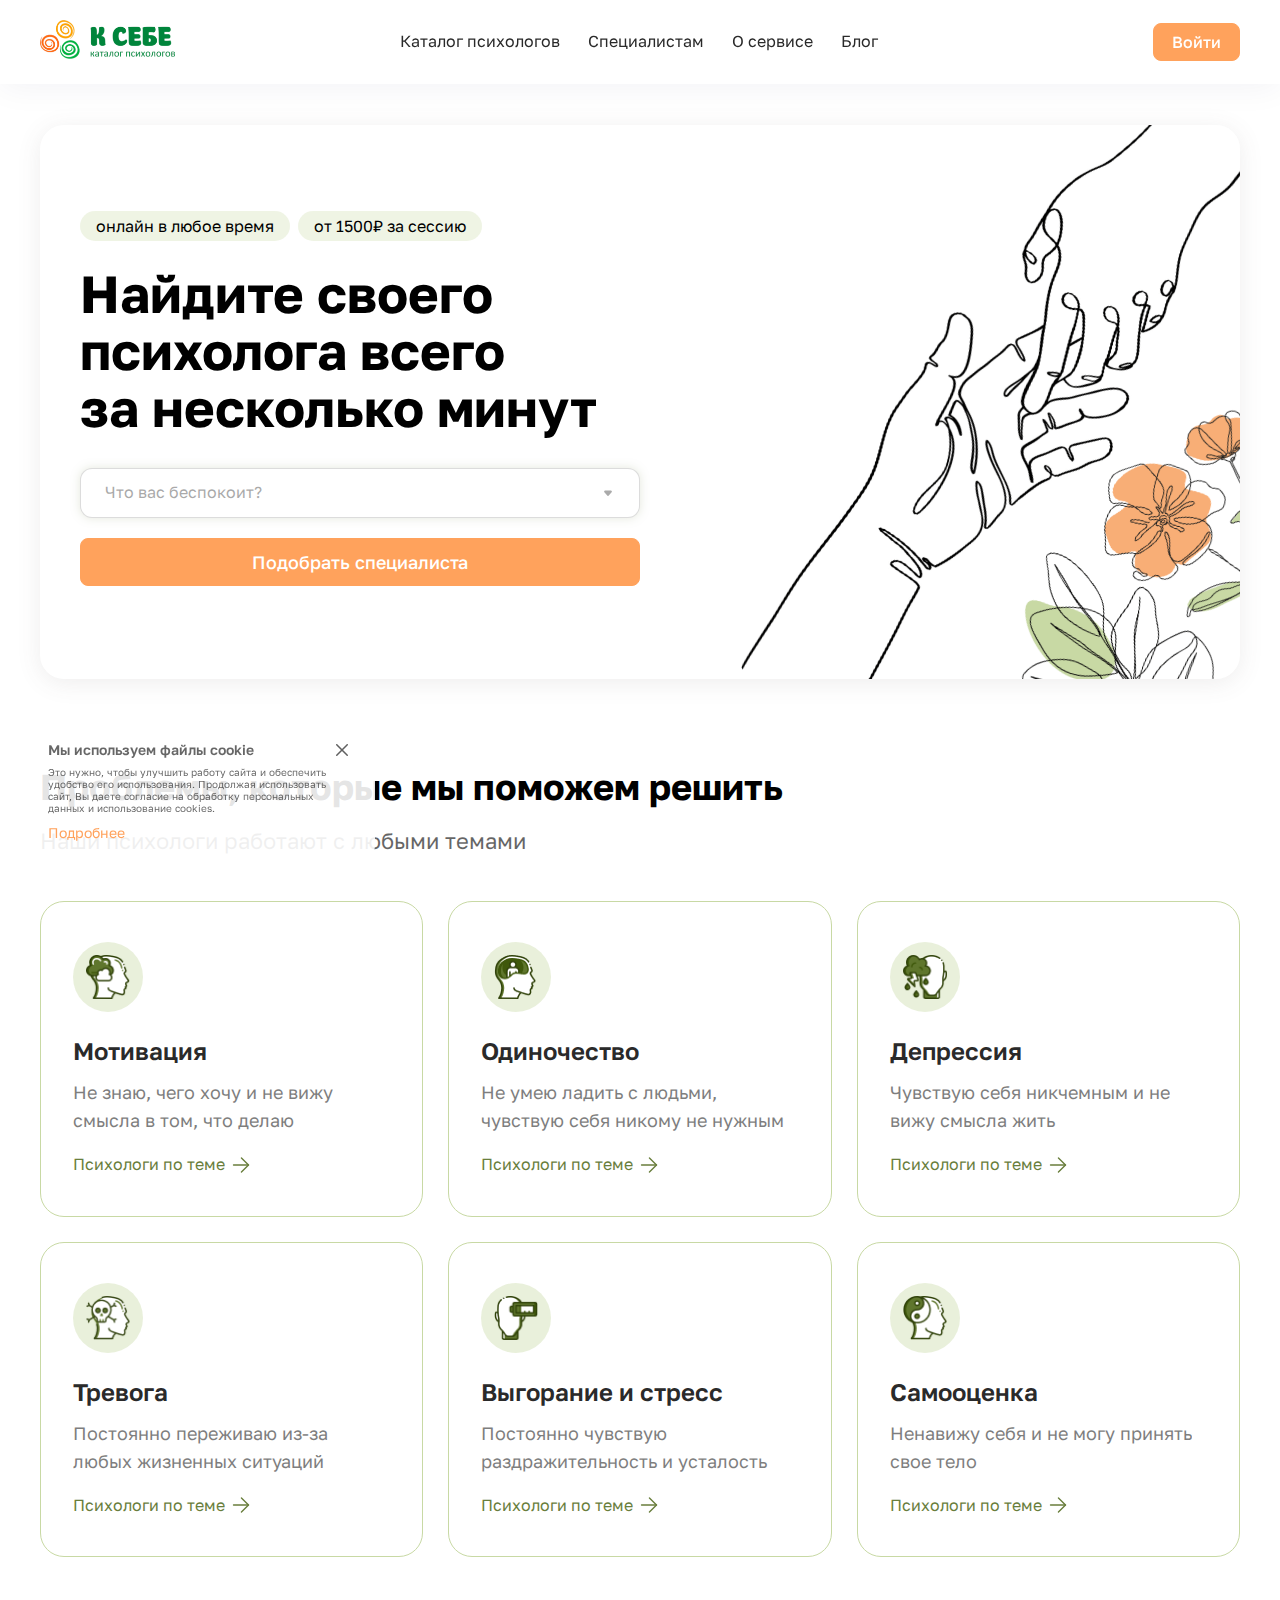
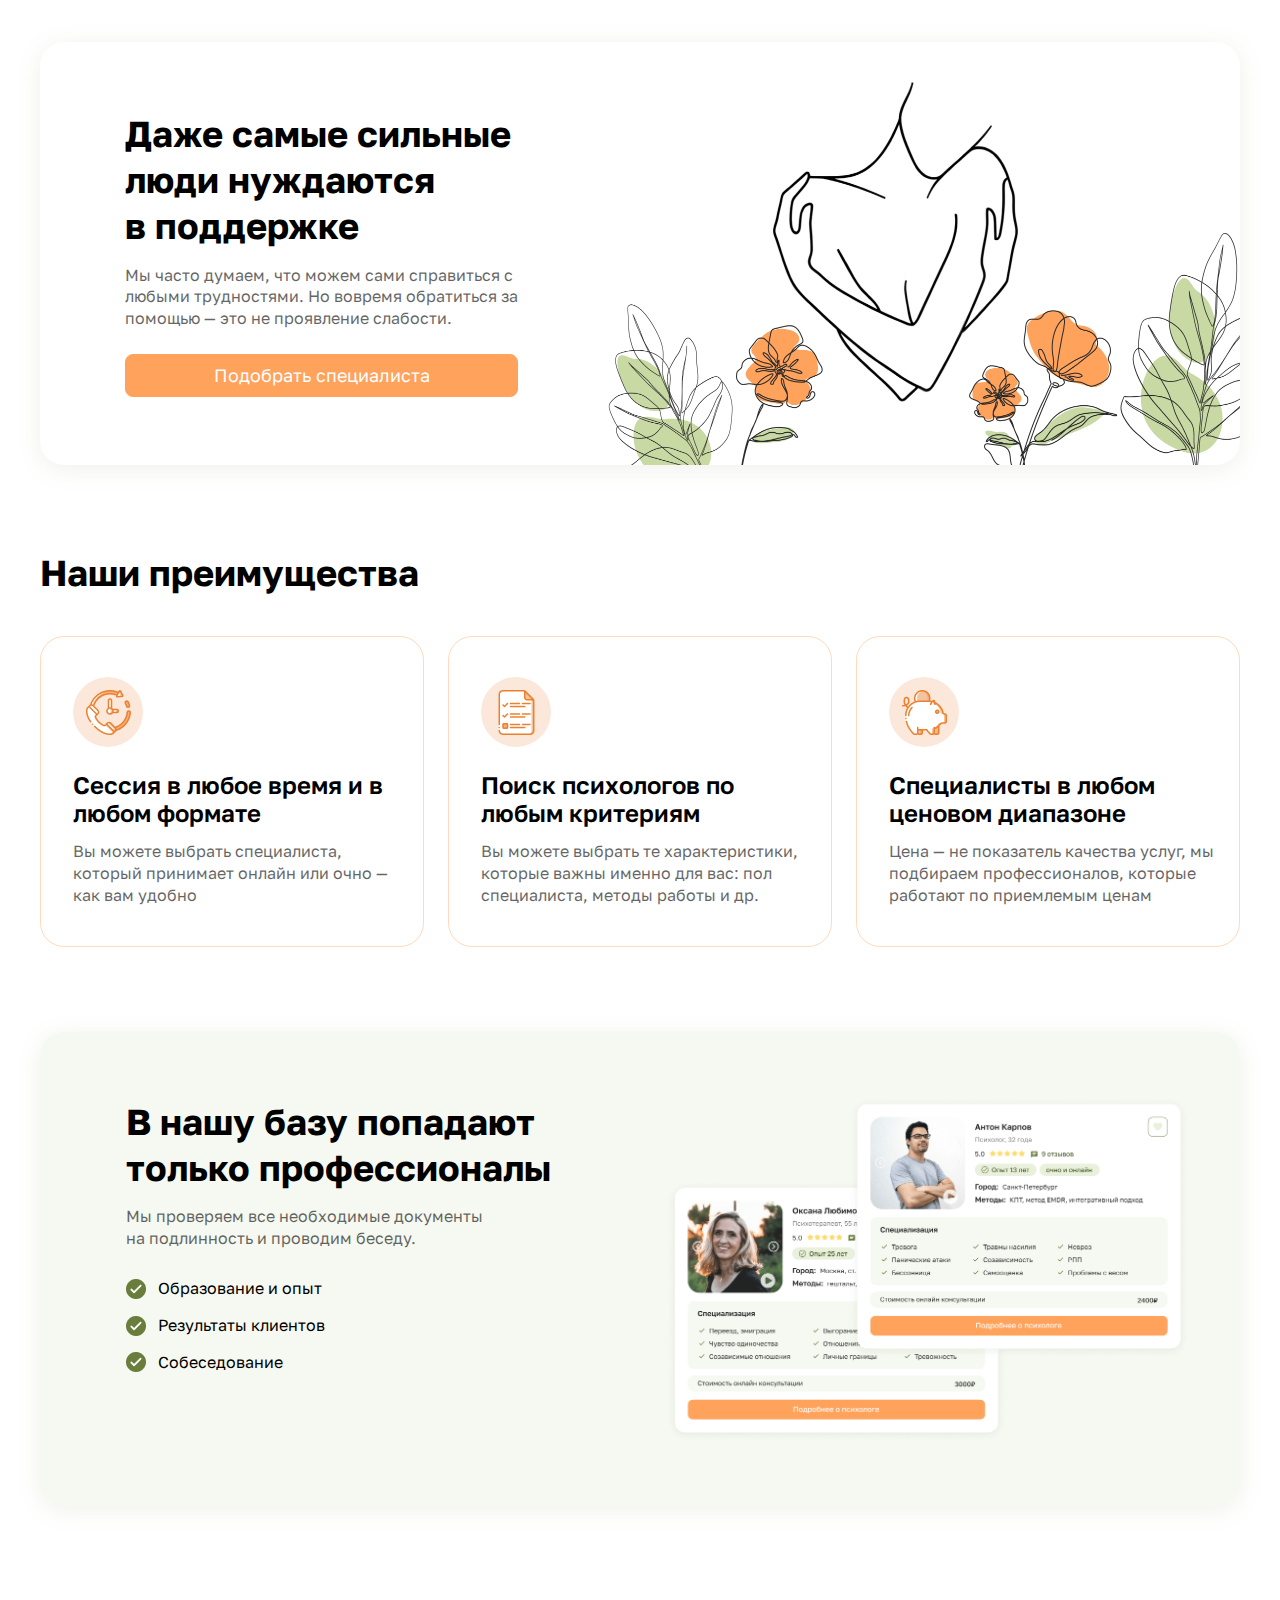
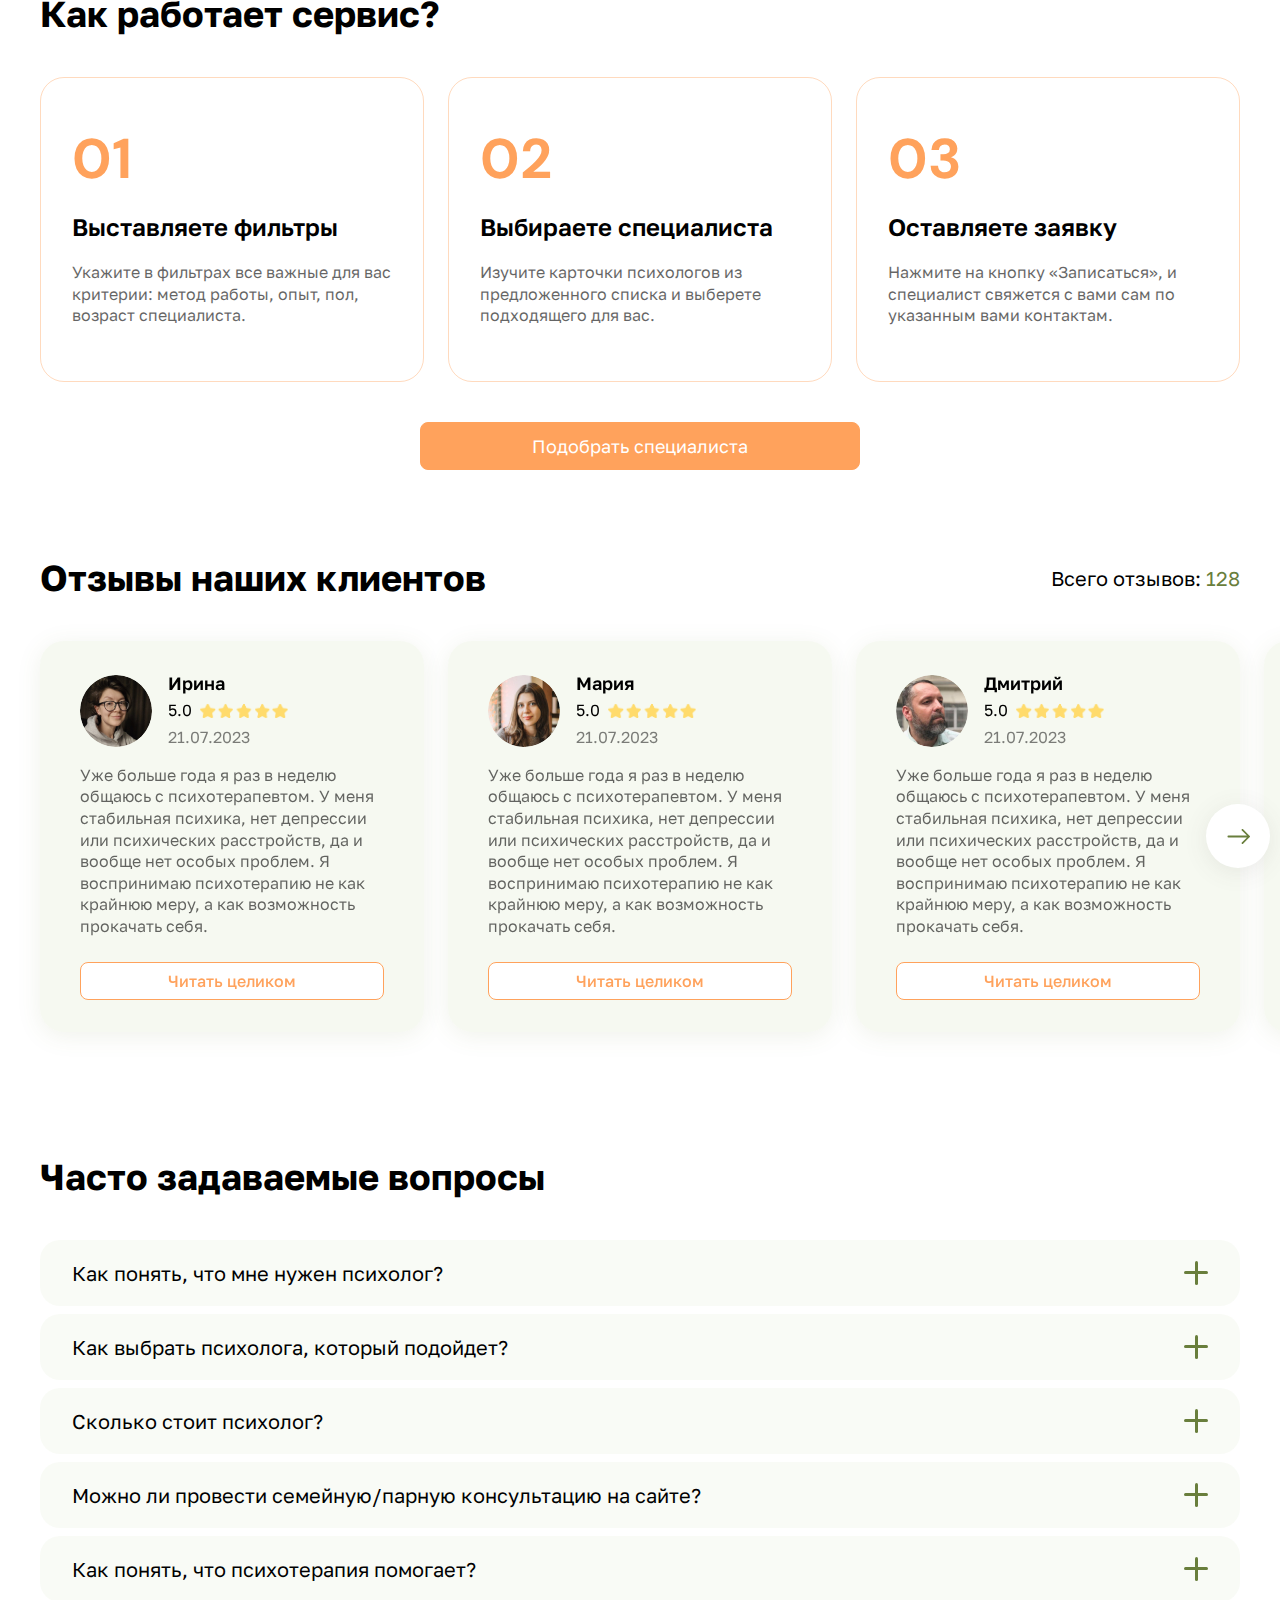
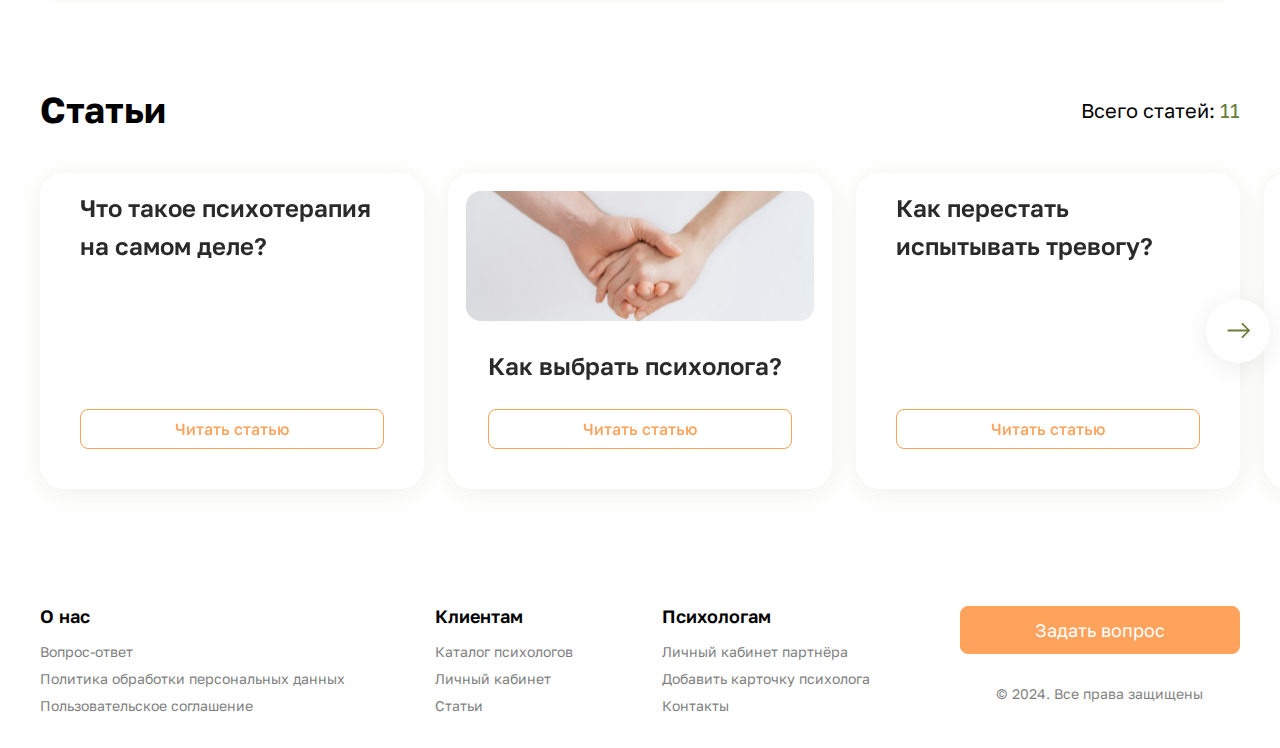
==== commit 28a27a9d: "add" ====
--- a/index.html
+++ b/index.html
@@ -92,43 +92,6 @@
 					</div>
 				</div>
 			</section>
-			<section class="main--header main--header__psychologist">
-				<div class="container">
-					<div class="row">
-						<div class="main--header__wrapper">
-							<div class="main--header__info">
-								<h1 class="h1">Клинические психологи, работающие с&nbsp;депрессией</h1>
-								<div class="subtitle">
-									<span>Средняя стоимость приёма:</span>
-									<strong>4500 руб.</strong>
-								</div>
-								<div class="main--header__tags">
-									<div class="main--header__tag">только специалисты с высшим образованием</div>
-								</div>
-							</div>
-							<div class="main--header__block">
-								<div class="main--header__image">
-									<img src="img/header-bg1.png">
-								</div>
-								<div class="main--header__psychologist--info">
-									<div class="main--header__psychologist--top">
-										<div class="main--header__psychologist--title">
-											<div class="h3">Психологов Психолог Психологович</div>
-											<span>психолог со стажем</span>
-										</div>
-										<div class="main--header__psychologist--image">
-											<img src="img/psychologist-icon.png" alt="Психологов Психолог Психологович">
-										</div>
-									</div>
-									<div class="main--header__psychologist--bottom">
-										Все материалы на сайте проверены психологом с высшим образованием
-									</div>
-								</div>
-							</div>
-						</div>
-					</div>
-				</div>
-			</section>
 			<section class="main--problemsSolve">
 				<div class="container">
 					<div class="row">
--- a/css/main.min.css
+++ b/css/main.min.css
@@ -1 +1 @@
-@font-face{font-family:golos;font-style:normal;font-weight:400;src:url(../fonts/golos/GolosText-Regular.eot);src:url(../fonts/golos/GolosText-Regular.eot?#iefix) format("embedded-opentype"),url(../fonts/golos/GolosText-Regular.woff) format("woff"),url(../fonts/golos/GolosText-Regular.ttf) format("truetype")}@font-face{font-family:golos;font-style:normal;font-weight:500;src:url(../fonts/golos/GolosText-Medium.eot);src:url(../fonts/golos/GolosText-Medium.eot?#iefix) format("embedded-opentype"),url(../fonts/golos/GolosText-Medium.woff) format("woff"),url(../fonts/golos/GolosText-Medium.ttf) format("truetype")}@font-face{font-family:golos;font-style:normal;font-weight:600;src:url(../fonts/golos/GolosText-SemiBold.eot);src:url(../fonts/golos/GolosText-SemiBold.eot?#iefix) format("embedded-opentype"),url(../fonts/golos/GolosText-SemiBold.woff) format("woff"),url(../fonts/golos/GolosText-SemiBold.ttf) format("truetype")}@font-face{font-family:golos;font-style:normal;font-weight:700;src:url(../fonts/golos/GolosText-Bold.eot);src:url(../fonts/golos/GolosText-Bold.eot?#iefix) format("embedded-opentype"),url(../fonts/golos/GolosText-Bold.woff) format("woff"),url(../fonts/golos/GolosText-Bold.ttf) format("truetype")}@font-face{font-family:dmsans;font-style:normal;font-weight:700;src:url(../fonts/dmsans/DMSans-Bold.eot);src:url(../fonts/dmsans/DMSans-Bold.eot?#iefix) format("embedded-opentype"),url(../fonts/dmsans/DMSans-Bold.woff) format("woff"),url(../fonts/dmsans/DMSans-Bold.ttf) format("truetype")}@-webkit-keyframes splide-loading{0%{-webkit-transform:rotate(0);transform:rotate(0)}to{-webkit-transform:rotate(1turn);transform:rotate(1turn)}}.splide__container{-webkit-box-sizing:border-box;box-sizing:border-box;position:relative}.splide__list{-webkit-backface-visibility:hidden;backface-visibility:hidden;display:-ms-flexbox;display:-webkit-box;display:flex;height:100%;margin:0!important;padding:0!important}.splide.is-initialized:not(.is-active) .splide__list{display:block}.splide__pagination{-ms-flex-align:center;-webkit-box-align:center;align-items:center;display:-ms-flexbox;display:-webkit-box;display:flex;-ms-flex-wrap:wrap;flex-wrap:wrap;-ms-flex-pack:center;-webkit-box-pack:center;justify-content:center;margin:0;pointer-events:none}.splide__pagination li{display:inline-block;line-height:1;list-style-type:none;margin:0;pointer-events:auto}.splide:not(.is-overflow) .splide__pagination{display:none}.splide__progress__bar{width:0}.splide{position:relative;visibility:hidden}.splide.is-initialized,.splide.is-rendered{visibility:visible}.splide__slide{-webkit-backface-visibility:hidden;backface-visibility:hidden;-webkit-box-sizing:border-box;box-sizing:border-box;-ms-flex-negative:0;flex-shrink:0;list-style-type:none!important;margin:0;position:relative}.splide__slide img{vertical-align:bottom}.splide__spinner{-webkit-animation:splide-loading 1s linear infinite;animation:splide-loading 1s linear infinite;border:2px solid #999;border-left-color:transparent;border-radius:50%;bottom:0;contain:strict;display:inline-block;height:20px;left:0;margin:auto;position:absolute;right:0;top:0;width:20px}.splide__sr{clip:rect(0 0 0 0);border:0;height:1px;margin:-1px;overflow:hidden;padding:0;position:absolute;width:1px}.splide__toggle.is-active .splide__toggle__play,.splide__toggle__pause{display:none}.splide__toggle.is-active .splide__toggle__pause{display:inline}.splide__track{overflow:hidden;position:relative;z-index:0}@keyframes splide-loading{0%{-webkit-transform:rotate(0);transform:rotate(0)}to{-webkit-transform:rotate(1turn);transform:rotate(1turn)}}.splide__track--draggable{-webkit-touch-callout:none;-webkit-user-select:none;-ms-user-select:none;-moz-user-select:none;user-select:none}.splide__track--fade>.splide__list>.splide__slide{margin:0!important;opacity:0;z-index:0}.splide__track--fade>.splide__list>.splide__slide.is-active{opacity:1;z-index:1}.splide--rtl{direction:rtl}.splide__track--ttb>.splide__list{display:block}.splide__arrow{-ms-flex-align:center;-webkit-box-align:center;align-items:center;background:#ccc;border:0;border-radius:50%;cursor:pointer;display:-ms-flexbox;display:-webkit-box;display:flex;height:2em;-ms-flex-pack:center;-webkit-box-pack:center;justify-content:center;opacity:.7;padding:0;position:absolute;top:50%;-webkit-transform:translateY(-50%);-ms-transform:translateY(-50%);transform:translateY(-50%);width:2em;z-index:1}.splide__arrow svg{fill:#000;height:1.2em;width:1.2em}.splide__arrow:hover:not(:disabled){opacity:.9}.splide__arrow:disabled{opacity:.3}.splide__arrow:focus-visible{outline:3px solid #0bf;outline-offset:3px}.splide__arrow--prev{left:1em}.splide__arrow--prev svg{-webkit-transform:scaleX(-1);-ms-transform:scaleX(-1);transform:scaleX(-1)}.splide__arrow--next{right:1em}.splide.is-focus-in .splide__arrow:focus{outline:3px solid #0bf;outline-offset:3px}.splide__pagination{bottom:.5em;left:0;padding:0 1em;position:absolute;right:0;z-index:1}.splide__pagination__page{background:#ccc;border:0;border-radius:50%;display:inline-block;height:8px;margin:3px;opacity:.7;padding:0;position:relative;-webkit-transition:-webkit-transform .2s linear;transition:-webkit-transform .2s linear;transition:transform .2s linear;transition:transform .2s linear,-webkit-transform .2s linear;width:8px}.splide__pagination__page.is-active{background:#fff;-webkit-transform:scale(1.4);-ms-transform:scale(1.4);transform:scale(1.4);z-index:1}.splide__pagination__page:hover{cursor:pointer;opacity:.9}.splide__pagination__page:focus-visible{outline:3px solid #0bf;outline-offset:3px}.splide.is-focus-in .splide__pagination__page:focus{outline:3px solid #0bf;outline-offset:3px}.splide__progress__bar{background:#ccc;height:3px}.splide__slide{-webkit-tap-highlight-color:rgba(0,0,0,0)}.splide__slide:focus{outline:0}@supports (outline-offset:-3px){.splide__slide:focus-visible{outline:3px solid #0bf;outline-offset:-3px}}@media screen and (-ms-high-contrast:none){.splide__slide:focus-visible{border:3px solid #0bf}}@supports (outline-offset:-3px){.splide.is-focus-in .splide__slide:focus{outline:3px solid #0bf;outline-offset:-3px}}@media screen and (-ms-high-contrast:none){.splide.is-focus-in .splide__slide:focus{border:3px solid #0bf}.splide.is-focus-in .splide__track>.splide__list>.splide__slide:focus{border-color:#0bf}}.splide__toggle{cursor:pointer}.splide__toggle:focus-visible{outline:3px solid #0bf;outline-offset:3px}.splide.is-focus-in .splide__toggle:focus{outline:3px solid #0bf;outline-offset:3px}.splide__track--nav>.splide__list>.splide__slide{border:3px solid transparent;cursor:pointer}.splide__track--nav>.splide__list>.splide__slide.is-active{border:3px solid #000}.splide__arrows--rtl .splide__arrow--prev{left:auto;right:1em}.splide__arrows--rtl .splide__arrow--prev svg{-webkit-transform:scaleX(1);-ms-transform:scaleX(1);transform:scaleX(1)}.splide__arrows--rtl .splide__arrow--next{left:1em;right:auto}.splide__arrows--rtl .splide__arrow--next svg{-webkit-transform:scaleX(-1);-ms-transform:scaleX(-1);transform:scaleX(-1)}.splide__arrows--ttb .splide__arrow{left:50%;-webkit-transform:translate(-50%);-ms-transform:translate(-50%);transform:translate(-50%)}.splide__arrows--ttb .splide__arrow--prev{top:1em}.splide__arrows--ttb .splide__arrow--prev svg{-webkit-transform:rotate(-90deg);-ms-transform:rotate(-90deg);transform:rotate(-90deg)}.splide__arrows--ttb .splide__arrow--next{bottom:1em;top:auto}.splide__arrows--ttb .splide__arrow--next svg{-webkit-transform:rotate(90deg);-ms-transform:rotate(90deg);transform:rotate(90deg)}.splide__pagination--ttb{bottom:0;display:-ms-flexbox;display:-webkit-box;display:flex;-ms-flex-direction:column;-webkit-box-orient:vertical;-webkit-box-direction:normal;flex-direction:column;left:auto;padding:1em 0;right:.5em;top:0}:root{--f-spinner-width:36px;--f-spinner-height:36px;--f-spinner-color-1:rgba(0,0,0,.1);--f-spinner-color-2:rgba(17,24,28,.8);--f-spinner-stroke:2.75}.f-spinner{height:var(--f-spinner-height);margin:auto;padding:0;width:var(--f-spinner-width)}.f-spinner svg{-webkit-animation:f-spinner-rotate 2s linear infinite;animation:f-spinner-rotate 2s linear infinite;height:100%;vertical-align:top;width:100%}.f-spinner svg *{stroke-width:var(--f-spinner-stroke);fill:none}.f-spinner svg :first-child{stroke:var(--f-spinner-color-1)}.f-spinner svg :last-child{stroke:var(--f-spinner-color-2);-webkit-animation:f-spinner-dash 2s ease-in-out infinite;animation:f-spinner-dash 2s ease-in-out infinite}@-webkit-keyframes f-spinner-rotate{to{-webkit-transform:rotate(1turn);transform:rotate(1turn)}}@keyframes f-spinner-rotate{to{-webkit-transform:rotate(1turn);transform:rotate(1turn)}}@-webkit-keyframes f-spinner-dash{0%{stroke-dasharray:1,150;stroke-dashoffset:0}50%{stroke-dasharray:90,150;stroke-dashoffset:-35}to{stroke-dasharray:90,150;stroke-dashoffset:-124}}@keyframes f-spinner-dash{0%{stroke-dasharray:1,150;stroke-dashoffset:0}50%{stroke-dasharray:90,150;stroke-dashoffset:-35}to{stroke-dasharray:90,150;stroke-dashoffset:-124}}.f-throwOutUp{-webkit-animation:var(--f-throw-out-duration,.175s) ease-out both f-throwOutUp;animation:var(--f-throw-out-duration,.175s) ease-out both f-throwOutUp}.f-throwOutDown{-webkit-animation:var(--f-throw-out-duration,.175s) ease-out both f-throwOutDown;animation:var(--f-throw-out-duration,.175s) ease-out both f-throwOutDown}@-webkit-keyframes f-throwOutUp{to{opacity:0;-webkit-transform:translate3d(0,calc(var(--f-throw-out-distance, 150px)*-1),0);transform:translate3d(0,calc(var(--f-throw-out-distance, 150px)*-1),0)}}@keyframes f-throwOutUp{to{opacity:0;-webkit-transform:translate3d(0,calc(var(--f-throw-out-distance, 150px)*-1),0);transform:translate3d(0,calc(var(--f-throw-out-distance, 150px)*-1),0)}}@-webkit-keyframes f-throwOutDown{to{opacity:0;-webkit-transform:translate3d(0,var(--f-throw-out-distance,150px),0);transform:translate3d(0,var(--f-throw-out-distance,150px),0)}}@keyframes f-throwOutDown{to{opacity:0;-webkit-transform:translate3d(0,var(--f-throw-out-distance,150px),0);transform:translate3d(0,var(--f-throw-out-distance,150px),0)}}.f-zoomInUp{-webkit-animation:var(--f-transition-duration,.2s) ease .1s both f-zoomInUp;animation:var(--f-transition-duration,.2s) ease .1s both f-zoomInUp}.f-zoomOutDown{-webkit-animation:var(--f-transition-duration,.2s) ease both f-zoomOutDown;animation:var(--f-transition-duration,.2s) ease both f-zoomOutDown}@-webkit-keyframes f-zoomInUp{0%{opacity:0;-webkit-transform:scale(.975) translate3d(0,16px,0);transform:scale(.975) translate3d(0,16px,0)}to{opacity:1;-webkit-transform:scale(1) translateZ(0);transform:scale(1) translateZ(0)}}@keyframes f-zoomInUp{0%{opacity:0;-webkit-transform:scale(.975) translate3d(0,16px,0);transform:scale(.975) translate3d(0,16px,0)}to{opacity:1;-webkit-transform:scale(1) translateZ(0);transform:scale(1) translateZ(0)}}@-webkit-keyframes f-zoomOutDown{to{opacity:0;-webkit-transform:scale(.975) translate3d(0,16px,0);transform:scale(.975) translate3d(0,16px,0)}}@keyframes f-zoomOutDown{to{opacity:0;-webkit-transform:scale(.975) translate3d(0,16px,0);transform:scale(.975) translate3d(0,16px,0)}}.f-fadeIn{-webkit-animation:var(--f-transition-duration,.2s) var(--f-transition-easing,ease) var(--f-transition-delay,0s) both f-fadeIn;animation:var(--f-transition-duration,.2s) var(--f-transition-easing,ease) var(--f-transition-delay,0s) both f-fadeIn;z-index:2}.f-fadeOut{-webkit-animation:var(--f-transition-duration,.2s) var(--f-transition-easing,ease) var(--f-transition-delay,0s) both f-fadeOut;animation:var(--f-transition-duration,.2s) var(--f-transition-easing,ease) var(--f-transition-delay,0s) both f-fadeOut;z-index:1}@-webkit-keyframes f-fadeIn{0%{opacity:0}to{opacity:1}}@keyframes f-fadeIn{0%{opacity:0}to{opacity:1}}@-webkit-keyframes f-fadeOut{to{opacity:0}}@keyframes f-fadeOut{to{opacity:0}}.f-fadeFastIn{-webkit-animation:var(--f-transition-duration,.2s) ease-out both f-fadeFastIn;animation:var(--f-transition-duration,.2s) ease-out both f-fadeFastIn;z-index:2}.f-fadeFastOut{-webkit-animation:var(--f-transition-duration,.1s) ease-out both f-fadeFastOut;animation:var(--f-transition-duration,.1s) ease-out both f-fadeFastOut;z-index:2}@-webkit-keyframes f-fadeFastIn{0%{opacity:.75}to{opacity:1}}@keyframes f-fadeFastIn{0%{opacity:.75}to{opacity:1}}@-webkit-keyframes f-fadeFastOut{to{opacity:0}}@keyframes f-fadeFastOut{to{opacity:0}}.f-fadeSlowIn{-webkit-animation:var(--f-transition-duration,.5s) ease both f-fadeSlowIn;animation:var(--f-transition-duration,.5s) ease both f-fadeSlowIn;z-index:2}.f-fadeSlowOut{-webkit-animation:var(--f-transition-duration,.5s) ease both f-fadeSlowOut;animation:var(--f-transition-duration,.5s) ease both f-fadeSlowOut;z-index:1}@-webkit-keyframes f-fadeSlowIn{0%{opacity:0}to{opacity:1}}@keyframes f-fadeSlowIn{0%{opacity:0}to{opacity:1}}@-webkit-keyframes f-fadeSlowOut{to{opacity:0}}@keyframes f-fadeSlowOut{to{opacity:0}}.f-crossfadeIn{-webkit-animation:var(--f-transition-duration,.2s) ease-out both f-crossfadeIn;animation:var(--f-transition-duration,.2s) ease-out both f-crossfadeIn;z-index:2}.f-crossfadeOut{-webkit-animation:calc(var(--f-transition-duration, .2s)*.5) linear .1s both f-crossfadeOut;animation:calc(var(--f-transition-duration, .2s)*.5) linear .1s both f-crossfadeOut;z-index:1}@-webkit-keyframes f-crossfadeIn{0%{opacity:0}to{opacity:1}}@keyframes f-crossfadeIn{0%{opacity:0}to{opacity:1}}@-webkit-keyframes f-crossfadeOut{to{opacity:0}}@keyframes f-crossfadeOut{to{opacity:0}}.f-slideIn.from-next{-webkit-animation:var(--f-transition-duration,.85s) cubic-bezier(.16,1,.3,1) f-slideInNext;animation:var(--f-transition-duration,.85s) cubic-bezier(.16,1,.3,1) f-slideInNext}.f-slideIn.from-prev{-webkit-animation:var(--f-transition-duration,.85s) cubic-bezier(.16,1,.3,1) f-slideInPrev;animation:var(--f-transition-duration,.85s) cubic-bezier(.16,1,.3,1) f-slideInPrev}.f-slideOut.to-next{-webkit-animation:var(--f-transition-duration,.85s) cubic-bezier(.16,1,.3,1) f-slideOutNext;animation:var(--f-transition-duration,.85s) cubic-bezier(.16,1,.3,1) f-slideOutNext}.f-slideOut.to-prev{-webkit-animation:var(--f-transition-duration,.85s) cubic-bezier(.16,1,.3,1) f-slideOutPrev;animation:var(--f-transition-duration,.85s) cubic-bezier(.16,1,.3,1) f-slideOutPrev}@-webkit-keyframes f-slideInPrev{0%{-webkit-transform:translateX(100%);transform:translateX(100%)}to{-webkit-transform:translateZ(0);transform:translateZ(0)}}@keyframes f-slideInPrev{0%{-webkit-transform:translateX(100%);transform:translateX(100%)}to{-webkit-transform:translateZ(0);transform:translateZ(0)}}@-webkit-keyframes f-slideInNext{0%{-webkit-transform:translateX(-100%);transform:translateX(-100%)}to{-webkit-transform:translateZ(0);transform:translateZ(0)}}@keyframes f-slideInNext{0%{-webkit-transform:translateX(-100%);transform:translateX(-100%)}to{-webkit-transform:translateZ(0);transform:translateZ(0)}}@-webkit-keyframes f-slideOutNext{to{-webkit-transform:translateX(-100%);transform:translateX(-100%)}}@keyframes f-slideOutNext{to{-webkit-transform:translateX(-100%);transform:translateX(-100%)}}@-webkit-keyframes f-slideOutPrev{to{-webkit-transform:translateX(100%);transform:translateX(100%)}}@keyframes f-slideOutPrev{to{-webkit-transform:translateX(100%);transform:translateX(100%)}}.f-classicIn.from-next{-webkit-animation:var(--f-transition-duration,.85s) cubic-bezier(.16,1,.3,1) f-classicInNext;animation:var(--f-transition-duration,.85s) cubic-bezier(.16,1,.3,1) f-classicInNext;z-index:2}.f-classicIn.from-prev{-webkit-animation:var(--f-transition-duration,.85s) cubic-bezier(.16,1,.3,1) f-classicInPrev;animation:var(--f-transition-duration,.85s) cubic-bezier(.16,1,.3,1) f-classicInPrev;z-index:2}.f-classicOut.to-next{-webkit-animation:var(--f-transition-duration,.85s) cubic-bezier(.16,1,.3,1) f-classicOutNext;animation:var(--f-transition-duration,.85s) cubic-bezier(.16,1,.3,1) f-classicOutNext;z-index:1}.f-classicOut.to-prev{-webkit-animation:var(--f-transition-duration,.85s) cubic-bezier(.16,1,.3,1) f-classicOutPrev;animation:var(--f-transition-duration,.85s) cubic-bezier(.16,1,.3,1) f-classicOutPrev;z-index:1}@-webkit-keyframes f-classicInNext{0%{opacity:0;-webkit-transform:translateX(-75px);transform:translateX(-75px)}to{opacity:1;-webkit-transform:translateZ(0);transform:translateZ(0)}}@keyframes f-classicInNext{0%{opacity:0;-webkit-transform:translateX(-75px);transform:translateX(-75px)}to{opacity:1;-webkit-transform:translateZ(0);transform:translateZ(0)}}@-webkit-keyframes f-classicInPrev{0%{opacity:0;-webkit-transform:translateX(75px);transform:translateX(75px)}to{opacity:1;-webkit-transform:translateZ(0);transform:translateZ(0)}}@keyframes f-classicInPrev{0%{opacity:0;-webkit-transform:translateX(75px);transform:translateX(75px)}to{opacity:1;-webkit-transform:translateZ(0);transform:translateZ(0)}}@-webkit-keyframes f-classicOutNext{to{opacity:0;-webkit-transform:translateX(-75px);transform:translateX(-75px)}}@keyframes f-classicOutNext{to{opacity:0;-webkit-transform:translateX(-75px);transform:translateX(-75px)}}@-webkit-keyframes f-classicOutPrev{to{opacity:0;-webkit-transform:translateX(75px);transform:translateX(75px)}}@keyframes f-classicOutPrev{to{opacity:0;-webkit-transform:translateX(75px);transform:translateX(75px)}}:root{--f-button-width:40px;--f-button-height:40px;--f-button-border:0;--f-button-border-radius:0;--f-button-color:#374151;--f-button-bg:#f8f8f8;--f-button-hover-bg:#e0e0e0;--f-button-active-bg:#d0d0d0;--f-button-shadow:none;--f-button-transition:all 0.15s ease;--f-button-transform:none;--f-button-svg-width:20px;--f-button-svg-height:20px;--f-button-svg-stroke-width:1.5;--f-button-svg-fill:none;--f-button-svg-filter:none;--f-button-svg-disabled-opacity:0.65}.f-button{display:-webkit-box;display:-ms-flexbox;display:flex;-webkit-box-pack:center;-ms-flex-pack:center;justify-content:center;-webkit-box-align:center;-ms-flex-align:center;align-items:center;background:var(--f-button-bg);border:var(--f-button-border);border-radius:var(--f-button-border-radius);-webkit-box-shadow:var(--f-button-shadow);box-shadow:var(--f-button-shadow);-webkit-box-sizing:content-box;box-sizing:content-box;color:var(--f-button-color);cursor:pointer;height:var(--f-button-height);margin:0;padding:0;pointer-events:all;position:relative;-webkit-transition:var(--f-button-transition);transition:var(--f-button-transition);width:var(--f-button-width)}@media (hover:hover){.f-button:hover:not([disabled]){background-color:var(--f-button-hover-bg);color:var(--f-button-hover-color)}}.f-button:active:not([disabled]){background-color:var(--f-button-active-bg)}.f-button:focus:not(:focus-visible){outline:none}.f-button:focus-visible{-webkit-box-shadow:inset 0 0 0 var(--f-button-outline,2px) var(--f-button-outline-color,var(--f-button-color));box-shadow:inset 0 0 0 var(--f-button-outline,2px) var(--f-button-outline-color,var(--f-button-color));outline:none}.f-button svg{height:var(--f-button-svg-height);width:var(--f-button-svg-width);fill:var(--f-button-svg-fill);stroke:currentColor;stroke-width:var(--f-button-svg-stroke-width);stroke-linecap:round;stroke-linejoin:round;-webkit-filter:var(--f-button-svg-filter);filter:var(--f-button-svg-filter);pointer-events:none;-webkit-transform:var(--f-button-transform);-ms-transform:var(--f-button-transform);transform:var(--f-button-transform);-webkit-transition:opacity .15s ease;transition:opacity .15s ease}.f-button[disabled]{cursor:default}.f-button[disabled] svg{opacity:var(--f-button-svg-disabled-opacity)}.f-carousel__nav .f-button.is-next,.f-carousel__nav .f-button.is-prev,.fancybox__nav .f-button.is-next,.fancybox__nav .f-button.is-prev{position:absolute;z-index:1}.is-horizontal .f-carousel__nav .f-button.is-next,.is-horizontal .f-carousel__nav .f-button.is-prev,.is-horizontal .fancybox__nav .f-button.is-next,.is-horizontal .fancybox__nav .f-button.is-prev{top:50%;-webkit-transform:translateY(-50%);-ms-transform:translateY(-50%);transform:translateY(-50%)}.is-horizontal .f-carousel__nav .f-button.is-prev,.is-horizontal .fancybox__nav .f-button.is-prev{left:var(--f-button-prev-pos)}.is-horizontal .f-carousel__nav .f-button.is-next,.is-horizontal .fancybox__nav .f-button.is-next{right:var(--f-button-next-pos)}.is-horizontal.is-rtl .f-carousel__nav .f-button.is-prev,.is-horizontal.is-rtl .fancybox__nav .f-button.is-prev{left:auto;right:var(--f-button-next-pos)}.is-horizontal.is-rtl .f-carousel__nav .f-button.is-next,.is-horizontal.is-rtl .fancybox__nav .f-button.is-next{left:var(--f-button-prev-pos);right:auto}.is-vertical .f-carousel__nav .f-button.is-next,.is-vertical .f-carousel__nav .f-button.is-prev,.is-vertical .fancybox__nav .f-button.is-next,.is-vertical .fancybox__nav .f-button.is-prev{left:50%;top:auto;-webkit-transform:translateX(-50%);-ms-transform:translateX(-50%);transform:translateX(-50%)}.is-vertical .f-carousel__nav .f-button.is-prev,.is-vertical .fancybox__nav .f-button.is-prev{top:var(--f-button-next-pos)}.is-vertical .f-carousel__nav .f-button.is-next,.is-vertical .fancybox__nav .f-button.is-next{bottom:var(--f-button-next-pos)}.is-vertical .f-carousel__nav .f-button.is-next svg,.is-vertical .f-carousel__nav .f-button.is-prev svg,.is-vertical .fancybox__nav .f-button.is-next svg,.is-vertical .fancybox__nav .f-button.is-prev svg{-webkit-transform:rotate(90deg);-ms-transform:rotate(90deg);transform:rotate(90deg)}.f-carousel__nav .f-button:disabled,.fancybox__nav .f-button:disabled{pointer-events:none}html.with-fancybox{overflow:visible;scroll-behavior:auto;width:auto}html.with-fancybox body{-ms-touch-action:none;touch-action:none}html.with-fancybox body.hide-scrollbar{margin-right:calc(var(--fancybox-body-margin, 0px) + var(--fancybox-scrollbar-compensate, 0px));overflow:hidden!important;overscroll-behavior-y:none;width:auto}.fancybox__container{--fancybox-color:#dbdbdb;--fancybox-hover-color:#fff;--fancybox-bg:rgba(24,24,27,.98);--fancybox-slide-gap:10px;--f-spinner-width:50px;--f-spinner-height:50px;--f-spinner-color-1:hsla(0,0%,100%,.1);--f-spinner-color-2:#bbb;--f-spinner-stroke:3.65;bottom:0;direction:ltr;display:-webkit-box;display:-ms-flexbox;display:flex;left:0;position:fixed;right:0;top:0;-webkit-box-orient:vertical;-webkit-box-direction:normal;-webkit-box-sizing:border-box;box-sizing:border-box;color:#f8f8f8;-ms-flex-direction:column;flex-direction:column;margin:0;padding:0;-webkit-tap-highlight-color:rgba(0,0,0,0);outline:none;overflow:visible;-webkit-transform-origin:top left;-ms-transform-origin:top left;transform-origin:top left;z-index:var(--fancybox-zIndex,1050);-webkit-text-size-adjust:100%;-moz-text-size-adjust:none;-ms-text-size-adjust:100%;text-size-adjust:100%;overscroll-behavior-y:contain}.fancybox__container *,.fancybox__container :after,.fancybox__container :before{-webkit-box-sizing:inherit;box-sizing:inherit}.fancybox__container::-ms-backdrop{background-color:rgba(0,0,0,0)}.fancybox__container::backdrop{background-color:rgba(0,0,0,0)}.fancybox__backdrop{background:var(--fancybox-bg);bottom:0;left:0;opacity:var(--fancybox-opacity,1);position:fixed;right:0;top:0;will-change:opacity;z-index:-1}.fancybox__carousel{-webkit-box-sizing:border-box;box-sizing:border-box;position:relative;-webkit-box-flex:1;-ms-flex:1;flex:1;min-height:0;overflow-x:clip;overflow-y:visible;z-index:10}.fancybox__viewport{height:100%;width:100%}.fancybox__viewport.is-draggable{cursor:move;cursor:-webkit-grab;cursor:grab}.fancybox__viewport.is-dragging{cursor:move;cursor:-webkit-grabbing;cursor:grabbing}.fancybox__track{margin:0 auto}.fancybox__slide,.fancybox__track{display:-webkit-box;display:-ms-flexbox;display:flex;height:100%}.fancybox__slide{-webkit-box-flex:0;-ms-flex:0 0 auto;flex:0 0 auto;position:relative;-webkit-box-orient:vertical;-webkit-box-direction:normal;-ms-flex-direction:column;flex-direction:column;-webkit-box-align:center;-ms-flex-align:center;align-items:center;margin:0 var(--fancybox-slide-gap) 0 0;overflow:auto;padding:4px;width:100%;-ms-scroll-chaining:none;-webkit-backface-visibility:hidden;backface-visibility:hidden;overscroll-behavior:contain;-webkit-transform:translateZ(0);transform:translateZ(0)}.fancybox__container:not(.is-compact) .fancybox__slide.has-close-btn{padding-top:40px}.fancybox__slide.has-html5video,.fancybox__slide.has-iframe,.fancybox__slide.has-image,.fancybox__slide.has-video{overflow:hidden}.fancybox__slide.has-image.is-animating,.fancybox__slide.has-image.is-selected{overflow:visible}.fancybox__slide:after,.fancybox__slide:before{content:"";-webkit-box-flex:0;-ms-flex:0 0 0px;flex:0 0 0;margin:auto}.fancybox__content{-ms-flex-item-align:center;-ms-grid-row-align:center;align-self:center;display:-webkit-box;display:-ms-flexbox;display:flex;-webkit-box-orient:vertical;-webkit-box-direction:normal;background:var(--fancybox-content-bg,#fff);border-radius:0;color:var(--fancybox-content-color,#374151);cursor:default;-ms-flex-direction:column;flex-direction:column;margin:0;max-width:100%;padding:2rem;position:relative;z-index:20}.is-loading .fancybox__content{opacity:0}.is-draggable .fancybox__content{cursor:move;cursor:-webkit-grab;cursor:grab}.can-zoom_in .fancybox__content{cursor:-webkit-zoom-in;cursor:zoom-in}.can-zoom_out .fancybox__content{cursor:-webkit-zoom-out;cursor:zoom-out}.is-dragging .fancybox__content{cursor:move;cursor:-webkit-grabbing;cursor:grabbing}.fancybox__content [contenteditable],.fancybox__content [data-selectable]{cursor:auto}.fancybox__slide.has-image>.fancybox__content{-webkit-backface-visibility:hidden;backface-visibility:hidden;background:rgba(0,0,0,0);background-position:50%;background-repeat:no-repeat;background-size:contain;min-height:1px;padding:0;-webkit-transform:translateZ(0);transform:translateZ(0);-webkit-transition:none;transition:none}.fancybox__slide.has-image>.fancybox__content>picture>img{height:auto;max-height:100%;width:100%}.is-zooming-in .fancybox__viewport:not(.is-dragging) .fancybox__slide:not(.is-selected) .fancybox__content,.is-zooming-out .fancybox__viewport:not(.is-dragging) .fancybox__slide:not(.is-selected) .fancybox__content{visibility:hidden}.is-animating .fancybox__content,.is-dragging .fancybox__content{-webkit-filter:blur(0);filter:blur(0);will-change:transform,width,height}.fancybox-image{display:block;height:100%;margin:auto;min-height:0;-o-object-fit:contain;object-fit:contain;-webkit-user-select:none;-moz-user-select:none;-ms-user-select:none;user-select:none;width:100%}.fancybox__caption{-ms-flex-item-align:center;-ms-grid-row-align:center;align-self:center;max-width:100%;-ms-flex-negative:0;color:var(--fancybox-color,currentColor);cursor:auto;flex-shrink:0;line-height:1.375;margin:0;opacity:var(--fancybox-opacity,1);overflow-wrap:anywhere;padding:14px 0 4px;visibility:visible}.is-closing .fancybox__caption,.is-loading .fancybox__caption{opacity:0;visibility:hidden}.is-compact .fancybox__caption{padding-bottom:0}.f-button.is-close-btn{--f-button-svg-stroke-width:2;position:absolute;right:8px;top:0;z-index:40}.fancybox__content>.f-button.is-close-btn{--f-button-width:34px;--f-button-height:34px;--f-button-border-radius:4px;--f-button-color:var(--fancybox-color,#fff);--f-button-hover-color:var(--fancybox-color,#fff);--f-button-bg:transparent;--f-button-hover-bg:transparent;--f-button-active-bg:transparent;--f-button-svg-width:22px;--f-button-svg-height:22px;opacity:.75;position:absolute;right:0;top:-38px}.is-loading .fancybox__content>.f-button.is-close-btn{visibility:hidden}.is-zooming-out .fancybox__content>.f-button.is-close-btn{visibility:hidden}.fancybox__content>.f-button.is-close-btn:hover{opacity:1}.fancybox__footer{margin:0;padding:0;position:relative}.fancybox__footer .fancybox__caption{opacity:var(--fancybox-opacity,1);padding:24px;-webkit-transition:all .25s ease;transition:all .25s ease;width:100%}.is-compact .fancybox__footer{background:rgba(24,24,27,.5);bottom:0;left:0;position:absolute;right:0;z-index:20}.is-compact .fancybox__footer .fancybox__caption{padding:12px}.is-compact .fancybox__content>.f-button.is-close-btn{--f-button-border-radius:50%;--f-button-color:#fff;--f-button-hover-color:#fff;--f-button-outline-color:#000;--f-button-bg:rgba(0,0,0,.6);--f-button-active-bg:rgba(0,0,0,.6);--f-button-hover-bg:rgba(0,0,0,.6);--f-button-svg-width:18px;--f-button-svg-height:18px;--f-button-svg-filter:none;right:5px;top:5px}.fancybox__nav{--f-button-width:50px;--f-button-height:50px;--f-button-border:0;--f-button-border-radius:50%;--f-button-color:var(--fancybox-color);--f-button-hover-color:var(--fancybox-hover-color);--f-button-bg:transparent;--f-button-hover-bg:rgba(24,24,27,.3);--f-button-active-bg:rgba(24,24,27,.5);--f-button-shadow:none;--f-button-transition:all 0.15s ease;--f-button-transform:none;--f-button-svg-width:26px;--f-button-svg-height:26px;--f-button-svg-stroke-width:2.5;--f-button-svg-fill:none;--f-button-svg-filter:drop-shadow(1px 1px 1px rgba(24,24,27,.5));--f-button-svg-disabled-opacity:0.65;--f-button-next-pos:1rem;--f-button-prev-pos:1rem;opacity:var(--fancybox-opacity,1)}.fancybox__nav .f-button:before{bottom:-30px;content:"";left:-20px;position:absolute;right:-20px;top:-30px;z-index:1}.is-idle .fancybox__nav,.is-idle.is-compact .fancybox__footer{-webkit-animation:f-fadeOut .15s ease-out both;animation:f-fadeOut .15s ease-out both}.is-idle.is-compact .fancybox__footer{pointer-events:none}.fancybox__slide>.f-spinner{cursor:pointer;left:50%;margin:var(--f-spinner-top,calc(var(--f-spinner-width)*-.5)) 0 0 var(--f-spinner-left,calc(var(--f-spinner-height)*-.5));position:absolute;top:50%;z-index:30}.fancybox-protected{bottom:0;right:0}.fancybox-ghost,.fancybox-protected{left:0;position:absolute;top:0;-webkit-user-select:none;-moz-user-select:none;-ms-user-select:none;user-select:none;z-index:40}.fancybox-ghost{height:100%;min-height:0;-o-object-fit:contain;object-fit:contain;pointer-events:none;width:100%}.fancybox-focus-guard{opacity:0;outline:none;pointer-events:none;position:fixed}.fancybox__container:not([aria-hidden]){opacity:0}.fancybox__container.is-animated[aria-hidden=false] .fancybox__carousel>:not(.fancybox__viewport),.fancybox__container.is-animated[aria-hidden=false] .fancybox__slide>:not(.fancybox__content),.fancybox__container.is-animated[aria-hidden=false]>:not(.fancybox__backdrop,.fancybox__carousel){-webkit-animation:var(--f-interface-enter-duration,.25s) ease .1s backwards f-fadeIn;animation:var(--f-interface-enter-duration,.25s) ease .1s backwards f-fadeIn}.fancybox__container.is-animated[aria-hidden=false] .fancybox__backdrop{-webkit-animation:var(--f-backdrop-enter-duration,.35s) ease backwards f-fadeIn;animation:var(--f-backdrop-enter-duration,.35s) ease backwards f-fadeIn}.fancybox__container.is-animated[aria-hidden=true] .fancybox__carousel>:not(.fancybox__viewport),.fancybox__container.is-animated[aria-hidden=true] .fancybox__slide>:not(.fancybox__content),.fancybox__container.is-animated[aria-hidden=true]>:not(.fancybox__backdrop,.fancybox__carousel){-webkit-animation:var(--f-interface-exit-duration,.15s) ease forwards f-fadeOut;animation:var(--f-interface-exit-duration,.15s) ease forwards f-fadeOut}.fancybox__container.is-animated[aria-hidden=true] .fancybox__backdrop{-webkit-animation:var(--f-backdrop-exit-duration,.35s) ease forwards f-fadeOut;animation:var(--f-backdrop-exit-duration,.35s) ease forwards f-fadeOut}.has-html5video .fancybox__content,.has-iframe .fancybox__content,.has-map .fancybox__content,.has-pdf .fancybox__content,.has-vimeo .fancybox__content,.has-youtube .fancybox__content{max-width:100%;-ms-flex-negative:1;flex-shrink:1;min-height:1px;overflow:visible}.has-iframe .fancybox__content,.has-map .fancybox__content,.has-pdf .fancybox__content{height:90%;width:calc(100% - 120px)}.fancybox__container.is-compact .has-iframe .fancybox__content,.fancybox__container.is-compact .has-map .fancybox__content,.fancybox__container.is-compact .has-pdf .fancybox__content{height:100%;width:100%}.has-html5video .fancybox__content,.has-vimeo .fancybox__content,.has-youtube .fancybox__content{height:540px;max-height:100%;max-width:100%;width:960px}.has-html5video .fancybox__content,.has-map .fancybox__content,.has-pdf .fancybox__content,.has-vimeo .fancybox__content,.has-youtube .fancybox__content{background:rgba(24,24,27,.9);color:#fff;padding:0}.has-map .fancybox__content{background:#e5e3df}.fancybox__html5video,.fancybox__iframe{background:rgba(0,0,0,0);border:0;display:block;height:100%;width:100%}.fancybox-placeholder{border:0!important;clip:rect(1px,1px,1px,1px)!important;-webkit-clip-path:inset(50%)!important;clip-path:inset(50%)!important;height:1px!important;margin:-1px!important;overflow:hidden!important;padding:0!important;position:absolute!important;white-space:nowrap!important;width:1px!important}.f-carousel__thumbs{--f-thumb-width:96px;--f-thumb-height:72px;--f-thumb-outline:0;--f-thumb-outline-color:#5eb0ef;--f-thumb-opacity:1;--f-thumb-hover-opacity:1;--f-thumb-selected-opacity:1;--f-thumb-border-radius:2px;--f-thumb-offset:0px;--f-button-next-pos:0;--f-button-prev-pos:0}.f-carousel__thumbs.is-classic{--f-thumb-gap:8px;--f-thumb-opacity:0.5;--f-thumb-hover-opacity:1;--f-thumb-selected-opacity:1}.f-carousel__thumbs.is-modern{--f-thumb-gap:4px;--f-thumb-extra-gap:16px;--f-thumb-clip-width:46px}.f-thumbs{position:relative;-webkit-box-flex:0;-ms-flex:0 0 auto;flex:0 0 auto;margin:0;overflow:hidden;-webkit-tap-highlight-color:rgba(0,0,0,0);-webkit-perspective:1000px;perspective:1000px;-webkit-transform:translateZ(0);transform:translateZ(0);-webkit-user-select:none;-moz-user-select:none;-ms-user-select:none;user-select:none}.f-thumbs .f-spinner{background-image:-webkit-gradient(linear,left top,left bottom,from(#ebeff2),to(#e2e8f0));background-image:linear-gradient(#ebeff2,#e2e8f0);border-radius:2px;height:100%;left:0;position:absolute;top:0;width:100%;z-index:-1}.f-thumbs .f-spinner svg{display:none}.f-thumbs.is-vertical{height:100%}.f-thumbs__viewport{height:auto;overflow:hidden;-webkit-transform:translateZ(0);transform:translateZ(0);width:100%}.f-thumbs__slide,.f-thumbs__track{display:-webkit-box;display:-ms-flexbox;display:flex}.f-thumbs__slide{position:relative;-webkit-box-flex:0;-webkit-box-sizing:content-box;box-sizing:content-box;-ms-flex:0 0 auto;flex:0 0 auto;-webkit-box-align:center;-ms-flex-align:center;align-items:center;-webkit-box-pack:center;-ms-flex-pack:center;cursor:pointer;height:var(--f-thumb-height);justify-content:center;margin:0;overflow:visible;padding:0;width:var(--f-thumb-width)}.f-thumbs__slide.is-loading img{opacity:0}.is-classic .f-thumbs__viewport{height:100%}.is-modern .f-thumbs__track{width:-webkit-max-content;width:-moz-max-content;width:max-content}.is-modern .f-thumbs__track:before{bottom:0;content:"";cursor:pointer;left:calc((var(--f-thumb-clip-width, 0))*-.5);position:absolute;top:0;width:calc(var(--width, 0)*1px + var(--f-thumb-clip-width, 0))}.is-modern .f-thumbs__slide{pointer-events:none;-webkit-transform:translate3d(calc(var(--shift, 0)*-1px),0,0);transform:translate3d(calc(var(--shift, 0)*-1px),0,0);-webkit-transition:none;transition:none;width:var(--f-thumb-clip-width)}.is-modern.is-resting .f-thumbs__slide{-webkit-transition:-webkit-transform .33s ease;transition:-webkit-transform .33s ease;transition:transform .33s ease;transition:transform .33s ease,-webkit-transform .33s ease}.is-modern.is-resting .f-thumbs__slide__button{-webkit-transition:-webkit-clip-path .33s ease;transition:-webkit-clip-path .33s ease;transition:clip-path .33s ease;transition:clip-path .33s ease,-webkit-clip-path .33s ease}.is-using-tab .is-modern .f-thumbs__slide:focus-within{-webkit-filter:drop-shadow(-1px 0 0 var(--f-thumb-outline-color)) drop-shadow(2px 0 0 var(--f-thumb-outline-color)) drop-shadow(0 -1px 0 var(--f-thumb-outline-color)) drop-shadow(0 2px 0 var(--f-thumb-outline-color));filter:drop-shadow(-1px 0 0 var(--f-thumb-outline-color)) drop-shadow(2px 0 0 var(--f-thumb-outline-color)) drop-shadow(0 -1px 0 var(--f-thumb-outline-color)) drop-shadow(0 2px 0 var(--f-thumb-outline-color))}.f-thumbs__slide__button{-webkit-appearance:none;-moz-appearance:none;appearance:none;background:rgba(0,0,0,0);border:0;border-radius:var(--f-thumb-border-radius);cursor:pointer;height:100%;margin:0 -100%;opacity:var(--f-thumb-opacity);outline:none;overflow:hidden;padding:0;pointer-events:auto;position:relative;-ms-touch-action:manipulation;touch-action:manipulation;-webkit-transition:opacity .2s ease;transition:opacity .2s ease;width:var(--f-thumb-width)}.f-thumbs__slide__button:hover{opacity:var(--f-thumb-hover-opacity)}.f-thumbs__slide__button:focus:not(:focus-visible){outline:none}.f-thumbs__slide__button:focus-visible{opacity:var(--f-thumb-selected-opacity);outline:none}.is-modern .f-thumbs__slide__button{--clip-path:inset(0 calc((var(--f-thumb-width, 0) - var(--f-thumb-clip-width, 0))*(1 - var(--progress, 0))*0.5) round var(--f-thumb-border-radius,0));-webkit-clip-path:var(--clip-path);clip-path:var(--clip-path)}.is-classic .is-nav-selected .f-thumbs__slide__button{opacity:var(--f-thumb-selected-opacity)}.is-classic .is-nav-selected .f-thumbs__slide__button:after{-webkit-animation:f-fadeIn .2s ease-out;animation:f-fadeIn .2s ease-out;border:var(--f-thumb-outline,0) solid var(--f-thumb-outline-color,transparent);border-radius:var(--f-thumb-border-radius);bottom:0;content:"";height:auto;left:0;position:absolute;right:0;top:0;z-index:10}.f-thumbs__slide__img{border-radius:var(--f-thumb-border-radius);bottom:0;-webkit-box-sizing:border-box;box-sizing:border-box;height:100%;left:0;margin:0;-o-object-fit:cover;object-fit:cover;overflow:hidden;padding:var(--f-thumb-offset);pointer-events:none;position:absolute;right:0;top:0;width:100%}.f-thumbs.is-horizontal .f-thumbs__track{padding:8px 0 12px}.f-thumbs.is-horizontal .f-thumbs__slide{margin:0 var(--f-thumb-gap) 0 0}.f-thumbs.is-vertical .f-thumbs__track{-ms-flex-wrap:wrap;flex-wrap:wrap;padding:0 8px}.f-thumbs.is-vertical .f-thumbs__slide{margin:0 0 var(--f-thumb-gap) 0}.fancybox__thumbs{--f-thumb-width:96px;--f-thumb-height:72px;--f-thumb-border-radius:2px;--f-thumb-outline:2px;--f-thumb-outline-color:#ededed;opacity:var(--fancybox-opacity,1);position:relative;-webkit-transition:max-height .35s cubic-bezier(.23,1,.32,1);transition:max-height .35s cubic-bezier(.23,1,.32,1)}.fancybox__thumbs.is-classic{--f-thumb-gap:8px;--f-thumb-opacity:0.5;--f-thumb-hover-opacity:1}.fancybox__thumbs.is-classic .f-spinner{background-image:-webkit-gradient(linear,left top,left bottom,from(hsla(0,0%,100%,.1)),to(hsla(0,0%,100%,.05)));background-image:linear-gradient(hsla(0,0%,100%,.1),hsla(0,0%,100%,.05))}.fancybox__thumbs.is-modern{--f-thumb-gap:4px;--f-thumb-extra-gap:16px;--f-thumb-clip-width:46px;--f-thumb-opacity:1;--f-thumb-hover-opacity:1}.fancybox__thumbs.is-modern .f-spinner{background-image:-webkit-gradient(linear,left top,left bottom,from(hsla(0,0%,100%,.1)),to(hsla(0,0%,100%,.05)));background-image:linear-gradient(hsla(0,0%,100%,.1),hsla(0,0%,100%,.05))}.fancybox__thumbs.is-horizontal{padding:0 var(--f-thumb-gap)}.fancybox__thumbs.is-vertical{padding:var(--f-thumb-gap) 0}.is-compact .fancybox__thumbs{--f-thumb-width:64px;--f-thumb-clip-width:32px;--f-thumb-height:48px;--f-thumb-extra-gap:10px}.fancybox__thumbs.is-masked{max-height:0!important}.is-closing .fancybox__thumbs{-webkit-transition:none!important;transition:none!important}.fancybox__toolbar{--f-progress-color:var(--fancybox-color,hsla(0,0%,100%,.94));--f-button-width:46px;--f-button-height:46px;--f-button-color:var(--fancybox-color);--f-button-hover-color:var(--fancybox-hover-color);--f-button-bg:rgba(24,24,27,.65);--f-button-hover-bg:rgba(70,70,73,.65);--f-button-active-bg:rgba(90,90,93,.65);--f-button-border-radius:0;--f-button-svg-width:24px;--f-button-svg-height:24px;--f-button-svg-stroke-width:1.5;--f-button-svg-filter:drop-shadow(1px 1px 1px rgba(24,24,27,.15));--f-button-svg-fill:none;--f-button-svg-disabled-opacity:0.65;display:-webkit-box;display:-ms-flexbox;display:flex;-webkit-box-orient:horizontal;-webkit-box-direction:normal;-ms-flex-direction:row;flex-direction:row;-webkit-box-pack:justify;-ms-flex-pack:justify;color:var(--fancybox-color,currentColor);font-family:-apple-system,BlinkMacSystemFont,Segoe UI Adjusted,Segoe UI,Liberation Sans,sans-serif;justify-content:space-between;margin:0;opacity:var(--fancybox-opacity,1);padding:0;pointer-events:none;text-shadow:var(--fancybox-toolbar-text-shadow,1px 1px 1px rgba(0,0,0,.5));z-index:20}.fancybox__toolbar :focus-visible{z-index:1}.fancybox__toolbar.is-absolute,.is-compact .fancybox__toolbar{left:0;position:absolute;right:0;top:0}.is-idle .fancybox__toolbar{-webkit-animation:f-fadeOut .15s ease-out both;animation:f-fadeOut .15s ease-out both;pointer-events:none}.fancybox__toolbar__column{display:-webkit-box;display:-ms-flexbox;display:flex;-webkit-box-orient:horizontal;-webkit-box-direction:normal;-ms-flex-direction:row;flex-direction:row;-ms-flex-wrap:wrap;flex-wrap:wrap;-ms-flex-line-pack:start;align-content:flex-start}.fancybox__toolbar__column.is-left,.fancybox__toolbar__column.is-right{-webkit-box-flex:1;-ms-flex-positive:1;flex-grow:1;-ms-flex-preferred-size:0;flex-basis:0}.fancybox__toolbar__column.is-right{display:-webkit-box;display:-ms-flexbox;display:flex;-webkit-box-pack:end;-ms-flex-pack:end;-ms-flex-wrap:nowrap;flex-wrap:nowrap;justify-content:flex-end}.fancybox__infobar{font-size:17px;font-variant-numeric:tabular-nums;line-height:var(--f-button-height);padding:0 5px;text-align:center;-webkit-font-smoothing:subpixel-antialiased;cursor:default;-webkit-user-select:none;-moz-user-select:none;-ms-user-select:none;user-select:none}.fancybox__infobar span{padding:0 5px}.fancybox__infobar:not(:first-child):not(:last-child){background:var(--f-button-bg)}[data-fancybox-toggle-slideshow]{position:relative}[data-fancybox-toggle-slideshow] .f-progress{height:100%;opacity:.3}[data-fancybox-toggle-slideshow] svg g:first-child{display:-webkit-box;display:-ms-flexbox;display:flex}[data-fancybox-toggle-slideshow] svg g:last-child{display:none}.has-slideshow [data-fancybox-toggle-slideshow] svg g:first-child{display:none}.has-slideshow [data-fancybox-toggle-slideshow] svg g:last-child{display:-webkit-box;display:-ms-flexbox;display:flex}[data-fancybox-toggle-fullscreen] svg g:first-child{display:-webkit-box;display:-ms-flexbox;display:flex}[data-fancybox-toggle-fullscreen] svg g:last-child{display:none}:-webkit-full-screen [data-fancybox-toggle-fullscreen] svg g:first-child{display:none}:-ms-fullscreen [data-fancybox-toggle-fullscreen] svg g:first-child{display:none}:fullscreen [data-fancybox-toggle-fullscreen] svg g:first-child{display:none}:-webkit-full-screen [data-fancybox-toggle-fullscreen] svg g:last-child{display:-webkit-box;display:flex}:-ms-fullscreen [data-fancybox-toggle-fullscreen] svg g:last-child{display:-ms-flexbox;display:flex}:fullscreen [data-fancybox-toggle-fullscreen] svg g:last-child{display:-webkit-box;display:-ms-flexbox;display:flex}.f-progress{background:var(--f-progress-color,var(--f-carousel-theme-color,#0091ff));height:3px;left:0;pointer-events:none;position:absolute;right:0;top:0;-webkit-transform:scaleX(0);-ms-transform:scaleX(0);transform:scaleX(0);-webkit-transform-origin:0;-ms-transform-origin:0;transform-origin:0;-webkit-transition-property:-webkit-transform;transition-property:-webkit-transform;transition-property:transform;transition-property:transform,-webkit-transform;-webkit-transition-timing-function:linear;transition-timing-function:linear;-webkit-user-select:none;-moz-user-select:none;-ms-user-select:none;user-select:none;z-index:30}*{-webkit-box-sizing:border-box;box-sizing:border-box;margin:0;padding:0}:after,:before{-webkit-box-sizing:border-box;box-sizing:border-box}::-webkit-input-placeholder{color:#666;opacity:1}:-moz-placeholder,::-moz-placeholder{color:#666;opacity:1}:-ms-input-placeholder{color:#666;opacity:1}body input:focus:required:invalid,body textarea:focus:required:invalid{color:#666}body input:required:valid,body textarea:required:valid{color:#666}body,html{min-height:100%}body,html{overflow-x:hidden}body{font-family:golos,sans-serif;font-size:16px;line-height:1.35;min-width:320px;position:relative}.img-responsive{display:block;height:auto;max-width:100%}.text-center{text-align:center}::-moz-selection{background-color:#ffa25c;color:#fff}::selection{background-color:#ffa25c;color:#fff}.page--catalog{background-color:#fbfbfb}.section,section{margin-bottom:85px}img{max-width:100%}a{color:#2a2a2a;text-decoration:none;-webkit-transition:color .3s ease;transition:color .3s ease}a:hover{color:#ffa25c}form *{font-family:golos,sans-serif}form .button{font-size:18px;min-height:48px}button{border:none;cursor:pointer;font-family:golos,sans-serif;outline:none}.select,label{position:relative}.select select option{color:#2a2a2a;opacity:.4}.select:after{content:"";display:-webkit-box;display:-ms-flexbox;display:flex;-webkit-box-align:center;-ms-flex-align:center;align-items:center;-webkit-box-pack:center;-ms-flex-pack:center;background-image:url("data:image/svg+xml;charset=utf-8,%3Csvg xmlns='http://www.w3.org/2000/svg' width='8' height='6' fill='none'%3E%3Cpath fill='%232A2A2A' d='M3.232 5.578a1 1 0 0 0 1.536 0L7.633 2.14A1 1 0 0 0 6.865.5h-5.73a1 1 0 0 0-.768 1.64z' opacity='.4'/%3E%3C/svg%3E");background-position:50%;background-repeat:no-repeat;background-size:8px 6px;bottom:0;height:24px;justify-content:center;margin:auto 0;min-width:24px;pointer-events:none;position:absolute;right:20px;top:0;width:24px}select{-webkit-appearance:none;-moz-appearance:none;appearance:none;background-color:#fff;border:1px solid rgba(42,42,42,.4);border-radius:12px;-webkit-box-shadow:0 0 10px 0 rgba(95,118,45,.4);box-shadow:0 0 10px 0 rgba(95,118,45,.4);cursor:pointer;font-size:16px;outline:none;padding:13px 30px 15px 24px;width:100%}select,select option{color:#2a2a2a;opacity:.4}input{-webkit-appearance:none;-moz-appearance:none;appearance:none;background-color:#fff;border:1px solid #697e3c;border-radius:12px;-webkit-box-shadow:0 0 10px 0 rgba(95,118,45,.15);box-shadow:0 0 10px 0 rgba(95,118,45,.15);color:rgba(42,42,42,.6);font-size:16px;outline:none;padding:13px 24px;width:100%}.h1,h1{font-size:52px;line-height:57px}.h1,.h2,h1,h2{font-weight:700}.h2,h2{font-size:36px;line-height:46px}.h3,h3{font-size:24px;line-height:38px}.h3,.h4,h3,h4{font-weight:600}.h4,h4{font-size:18px;line-height:21px}.subtitle{font-size:22px;font-weight:400;line-height:30px;opacity:.6}.button{display:-webkit-box;display:-ms-flexbox;display:flex;-webkit-box-align:center;-ms-flex-align:center;align-items:center;-webkit-box-pack:center;-ms-flex-pack:center;background-color:#ffa25c;border:1px solid #ffa25c;border-radius:8px;color:#fff;font-size:16px;font-weight:500;justify-content:center;line-height:1;padding:10px 18px;-webkit-transition:all .3s ease;transition:all .3s ease;white-space:nowrap}.button:hover{background-color:#f59044;color:#fff}.button--white{background-color:#fff;color:#ffa25c}.button--white:hover{background-color:rgba(255,162,92,.102);color:#ffa25c}.button--green{background-color:#697e3c;border-color:#697e3c;color:#fff!important}.button--green:hover{background-color:#546431}.splide__arrow{-webkit-transition:all .3s ease;transition:all .3s ease}.splide__arrow[disabled]{opacity:0;visibility:hidden}.splide__arrow--next,.splide__arrow--prev{background-color:#fff;border-radius:50%;-webkit-box-shadow:0 4px 24px 0 rgba(84,81,81,.102);box-shadow:0 4px 24px 0 rgba(84,81,81,.102);height:64px;min-width:64px;opacity:1;width:64px}.splide__arrow--next svg,.splide__arrow--prev svg{height:15px;width:23px}.splide__arrow--next svg path,.splide__arrow--prev svg path{-webkit-transition:stroke .3s ease;transition:stroke .3s ease}.splide__arrow--next:hover:not([disabled]),.splide__arrow--prev:hover:not([disabled]){background-color:#ffa25c;opacity:1}.splide__arrow--next:hover:not([disabled]) svg path,.splide__arrow--prev:hover:not([disabled]) svg path{stroke:#fff}.splide__arrow--prev{left:-30px}.splide__arrow--next{right:-30px}.splide__track{overflow:initial}.splide__pagination{display:none}.overflow{margin-right:17px;overflow:hidden;position:relative;-webkit-user-select:none;-moz-user-select:none;-ms-user-select:none;user-select:none}.overflow .header{left:auto;right:8.5px}@-moz-document url-prefix(){.overflow{margin-right:0}.overflow .header{left:0;right:0}}.container{margin:0 auto;max-width:1200px}.menu{display:-webkit-box;display:-ms-flexbox;display:flex;list-style-type:none;-webkit-box-align:center;-ms-flex-align:center;align-items:center;gap:28px}.filter--reset{color:#2a2a2a;-webkit-transition:all .3s ease;transition:all .3s ease}.filter--reset:not(.filter--reset.button){background-color:transparent;border:none;outline:none;text-decoration:underline}.filter--reset:hover{color:#697e3c}.radio--button{position:relative}.custom--radio{opacity:0;position:absolute;z-index:-1}.custom--radio+label{display:-webkit-inline-box;display:-ms-inline-flexbox;display:inline-flex;-webkit-box-align:center;-ms-flex-align:center;align-items:center;cursor:pointer;-webkit-user-select:none;-moz-user-select:none;-ms-user-select:none;user-select:none}.custom--radio+label:before{content:"";display:inline-block;height:20px;width:20px;-ms-flex-negative:0;flex-shrink:0;-webkit-box-flex:0;-ms-flex-positive:0;background-position:50%;background-repeat:no-repeat;background-size:0 0;border:2px solid #d9d9d9;border-radius:50%;flex-grow:0;margin-right:8px;-webkit-transition:all .3s ease;transition:all .3s ease}.custom--radio:not(:disabled):not(:checked)+label:hover:before{border-color:#697e3c}.custom--radio:not(:disabled):active+label:before{background-color:#fff;border-color:#697e3c}.custom--radio:focus+label:before{border-color:#697e3c}.custom--radio:checked+label:before{background-image:url("data:image/svg+xml;charset=utf-8,%3Csvg xmlns='http://www.w3.org/2000/svg' width='12' height='12' fill='none'%3E%3Ccircle cx='6' cy='6' r='6' fill='%23697E3C'/%3E%3C/svg%3E");background-size:12px 12px;border-color:#697e3c}.custom--check{opacity:0;position:absolute;z-index:-1}.custom--check+label{display:-webkit-inline-box;display:-ms-inline-flexbox;display:inline-flex;-webkit-box-align:center;-ms-flex-align:center;align-items:center;cursor:pointer;-webkit-transition:all .3s ease;transition:all .3s ease;-webkit-user-select:none;-moz-user-select:none;-ms-user-select:none;user-select:none}.custom--check+label:before{content:"";display:inline-block;height:23px;width:23px;-ms-flex-negative:0;flex-shrink:0;-webkit-box-flex:0;-ms-flex-positive:0;background-position:50%;background-repeat:no-repeat;background-size:0 0;border:2px solid #d9d9d9;border-radius:4px;flex-grow:0;margin-right:8px;-webkit-transition:all .3s ease;transition:all .3s ease}.custom--check:checked+label:before{background-color:#697e3c;background-image:url("data:image/svg+xml;charset=utf-8,%3Csvg xmlns='http://www.w3.org/2000/svg' width='9' height='7' fill='none'%3E%3Cpath stroke='%23fff' stroke-linecap='round' stroke-linejoin='round' stroke-width='1.5' d='m1 4 2 2 5-5'/%3E%3C/svg%3E");background-size:9px 7px;border-color:#697e3c}.custom--check:not(:disabled):not(:checked)+label:hover:before{border-color:#697e3c}.custom--check:not(:disabled):active+label:before{border-color:#697e3c}.header{background-color:#fff;-webkit-box-shadow:0 4px 33px 0 rgba(0,27,72,.051);box-shadow:0 4px 33px 0 rgba(0,27,72,.051);left:0;position:fixed;right:0;top:0;width:100%;z-index:3}.header--wrapper{display:-webkit-box;display:-ms-flexbox;display:flex;-webkit-box-align:center;-ms-flex-align:center;align-items:center;gap:50px;-webkit-box-pack:justify;-ms-flex-pack:justify;justify-content:space-between;min-height:80px;padding-bottom:20px;padding-top:20px}.header--logo{max-width:135px;-webkit-transition:opacity .3s ease;transition:opacity .3s ease}.header--logo:hover{opacity:.8}.header--block{display:-webkit-box;display:-ms-flexbox;display:flex;-webkit-box-align:center;-ms-flex-align:center;align-items:center;-webkit-box-pack:justify;-ms-flex-pack:justify;gap:50px;justify-content:space-between;max-width:70%;width:100%}.header--block .button{margin-left:auto}.header--burger{display:none}.main{margin-top:125px}.main--wrapper{-webkit-box-orient:vertical;-webkit-box-direction:normal;-ms-flex-direction:column;flex-direction:column}.main--header__wrapper,.main--wrapper{display:-webkit-box;display:-ms-flexbox;display:flex}.main--header__wrapper{min-height:554px;-webkit-box-align:center;-ms-flex-align:center;align-items:center;background-color:#fff;border-radius:24px;-webkit-box-shadow:0 4px 24px 0 rgba(84,81,81,.102);box-shadow:0 4px 24px 0 rgba(84,81,81,.102);gap:50px;overflow:hidden;padding:32px 40px 40px;position:relative}.main--header__info{max-width:600px;position:relative;z-index:2}.main--header__image{display:-webkit-box;display:-ms-flexbox;display:flex;max-width:500px;overflow:hidden;position:absolute;right:0;top:0;z-index:1;-webkit-box-pack:end;-ms-flex-pack:end;justify-content:flex-end}.main--header__image img{max-height:100%}.main--header__tags{display:-webkit-box;display:-ms-flexbox;display:flex;gap:8px}.main--header__tags:not(:last-child){margin-bottom:24px}.main--header__tag{background-color:hsla(79,41%,75%,.302);border-radius:40px;line-height:22px;padding:4px 16px}.main--header .h1:not(:last-child){margin-bottom:32px}.main--header__select{display:-webkit-box;display:-ms-flexbox;display:flex;-webkit-box-orient:vertical;-webkit-box-direction:normal;-ms-flex-direction:column;flex-direction:column}.main--header__select :not(:last-child){margin-bottom:20px}.main--header__psychologist .main--header__wrapper{background-color:transparent;border-radius:0;-webkit-box-shadow:none;box-shadow:none;overflow:initial;-webkit-box-align:stretch;-ms-flex-align:stretch;align-items:stretch;gap:24px;min-height:-webkit-fit-content;min-height:-moz-fit-content;min-height:fit-content;padding:0}.main--header__psychologist .main--header__info{display:-webkit-box;display:-ms-flexbox;display:flex;max-width:671px;padding:64px;width:100%;-webkit-box-orient:vertical;-webkit-box-direction:normal;-ms-flex-direction:column;flex-direction:column}.main--header__psychologist .main--header__info .h1{font-size:64px;line-height:1.15;-webkit-box-flex:1;-ms-flex:1 1 auto;flex:1 1 auto}.main--header__psychologist .main--header__info .h1:not(:last-child){margin-bottom:94px}.main--header__psychologist .main--header__info .subtitle{display:-webkit-box;display:-ms-flexbox;display:flex;-webkit-box-align:center;-ms-flex-align:center;align-items:center;gap:8px;opacity:1}.main--header__psychologist .main--header__info .subtitle:not(:last-child){margin-bottom:24px}.main--header__psychologist .main--header__info .subtitle span{font-size:18px;line-height:1}.main--header__psychologist .main--header__info .subtitle strong{font-size:16px;font-weight:600;line-height:1}.main--header__psychologist .main--header__tag{font-weight:500}.main--header__psychologist .main--header__block{display:-webkit-box;display:-ms-flexbox;display:flex;-webkit-box-orient:vertical;-webkit-box-direction:normal;-ms-flex-direction:column;flex-direction:column;gap:24px;max-width:505px}.main--header__psychologist .main--header__info,.main--header__psychologist .main--header__psychologist--info{border-radius:24px;-webkit-box-shadow:0 4px 24px 0 rgba(84,81,81,.102);box-shadow:0 4px 24px 0 rgba(84,81,81,.102);overflow:hidden}.main--header__psychologist .main--header__image{background-color:#fff;border-radius:16px;-webkit-box-shadow:0 4px 24px 0 rgba(84,81,81,.102);box-shadow:0 4px 24px 0 rgba(84,81,81,.102);display:-webkit-box;display:-ms-flexbox;display:flex;max-height:285px;max-width:none;overflow:hidden;position:static}.main--header__psychologist .main--header__image img{border-radius:16px;height:100%;-o-object-fit:cover;object-fit:cover;width:100%}.main--header__psychologist .main--header__psychologist--info{max-height:285px;padding:48px 40px 44px}.main--header__psychologist .main--header__psychologist--top{display:-webkit-box;display:-ms-flexbox;display:flex;-webkit-box-pack:justify;-ms-flex-pack:justify;gap:36px;justify-content:space-between}.main--header__psychologist .main--header__psychologist--top:not(:last-child){margin-bottom:36px}.main--header__psychologist .main--header__psychologist--title{display:-webkit-box;display:-ms-flexbox;display:flex;-webkit-box-orient:vertical;-webkit-box-direction:normal;-ms-flex-direction:column;flex-direction:column;gap:8px}.main--header__psychologist .main--header__psychologist--title .h3{line-height:1.3}.main--header__psychologist .main--header__psychologist--title span{font-size:14px;line-height:1.4;opacity:.6}.main--header__psychologist .main--header__psychologist--image{border-radius:50%;display:-webkit-box;display:-ms-flexbox;display:flex;height:100px;margin-top:-4px;min-width:100px;width:100px}.main--header__psychologist .main--header__psychologist--bottom{background-color:#fbe8db;border:1px solid #eb802f;border-radius:12px;padding:12px 24px;text-align:center}.main--problemsSolve__title:not(:last-child){margin-bottom:45px}.main--problemsSolve__title .h2:not(:last-child){margin-bottom:16px}.main--problemsSolve__list{display:-webkit-box;display:-ms-flexbox;display:flex;-ms-flex-wrap:wrap;flex-wrap:wrap;gap:25px}.main--problemsSolve__item{-webkit-box-flex:1;background-color:#fff;border:1px solid #c8d9a4;border-radius:24px;display:-webkit-box;display:-ms-flexbox;display:flex;-ms-flex:1 1 calc(33% - 25px);flex:1 1 calc(33% - 25px);max-width:32%;padding:40px 32px;-webkit-box-orient:vertical;-webkit-box-direction:normal;color:#2a2a2a;-ms-flex-direction:column;flex-direction:column;-webkit-transition:background-color .3s ease;transition:background-color .3s ease}.main--problemsSolve__item--icon{background:hsla(79,41%,75%,.4);border-radius:50%;display:-webkit-box;display:-ms-flexbox;display:flex;height:70px;min-width:70px;width:70px;-webkit-box-align:center;-ms-flex-align:center;align-items:center;-webkit-box-pack:center;-ms-flex-pack:center;justify-content:center}.main--problemsSolve__item--icon:not(:last-child){margin-bottom:20px}.main--problemsSolve__item--icon img{height:44px;min-width:44px;width:44px}.main--problemsSolve__item .h3:not(:last-child){margin-bottom:8px}.main--problemsSolve__item--text{font-size:18px;line-height:28px;opacity:.6;-webkit-box-flex:1;-ms-flex:1 1 auto;flex:1 1 auto}.main--problemsSolve__item--text:not(:last-child){margin-bottom:20px}.main--problemsSolve__item--link{display:-webkit-box;display:-ms-flexbox;display:flex;-webkit-box-align:center;-ms-flex-align:center;align-items:center;gap:6px}.main--problemsSolve__item--link span{color:#697e3c;-webkit-transition:color .3s ease;transition:color .3s ease}.main--problemsSolve__item--link svg path{stroke:#697e3c;-webkit-transition:stroke .3s ease;transition:stroke .3s ease}.main--problemsSolve__item--link:hover span{color:#4f5f2d}.main--problemsSolve__item--link:hover svg path{stroke:#4f5f2d}.main--problemsSolve__item:hover{background-color:hsla(79,41%,75%,.2);color:#2a2a2a}.main--support__wrapper{background-color:#fff;background-position:100% 0;background-repeat:no-repeat;background-size:675px 100%;border-radius:24px;-webkit-box-shadow:0 4px 24px 0 rgba(105,126,60,.102);box-shadow:0 4px 24px 0 rgba(105,126,60,.102);display:-webkit-box;display:-ms-flexbox;display:flex;min-height:423px;-webkit-box-align:center;-ms-flex-align:center;align-items:center}.main--support__info{max-width:490px;padding-bottom:64px;padding-left:85px;padding-top:64px}.main--support__info .h2:not(:last-child){margin-bottom:16px}.main--support__info--text{opacity:.6}.main--support__info--text:not(:last-child){margin-bottom:24px}.main--support__info .button{font-size:18px;font-weight:400;min-height:43px}.main--advantages .h2:not(:last-child){margin-bottom:40px}.main--advantages__wrapper{display:-webkit-box;display:-ms-flexbox;display:flex;gap:24px}.main--advantages__item{border:1px solid rgba(255,162,92,.4);border-radius:24px;padding:40px 25px 40px 32px;-webkit-box-flex:1;-ms-flex:1 1 calc(33% - 24px);flex:1 1 calc(33% - 24px)}.main--advantages__item--icon{display:-webkit-box;display:-ms-flexbox;display:flex;height:70px;min-width:70px;width:70px;-webkit-box-align:center;-ms-flex-align:center;align-items:center;-webkit-box-pack:center;-ms-flex-pack:center;background:#fbe8db;border-radius:50%;justify-content:center}.main--advantages__item--icon img{height:45px;max-width:45px;width:45px}.main--advantages__item--icon:not(:last-child){margin-bottom:24px}.main--advantages__item .h3{line-height:1.17}.main--advantages__item .h3:not(:last-child){margin-bottom:14px}.main--advantages__item--text{opacity:.6}.main--professionals__wrapper{background-color:#f6f9f1;border-radius:24px;-webkit-box-shadow:0 4px 24px 0 rgba(105,126,60,.102);box-shadow:0 4px 24px 0 rgba(105,126,60,.102);display:-webkit-box;display:-ms-flexbox;display:flex;padding:56px 39px 56px 86px}.main--professionals__info{max-width:50%;padding-top:11px}.main--professionals__info .h2:not(:last-child){margin-bottom:15px}.main--professionals__info--text{opacity:.6}.main--professionals__info--text:not(:last-child){margin-bottom:29px}.main--professionals__info--list{display:-webkit-box;display:-ms-flexbox;display:flex;-webkit-box-orient:vertical;-webkit-box-direction:normal;-ms-flex-direction:column;flex-direction:column;gap:15px}.main--professionals__info--item{display:-webkit-box;display:-ms-flexbox;display:flex;gap:12px;-webkit-box-align:center;-ms-flex-align:center;align-items:center}.main--professionals__image{max-width:536px}.main--working .h2:not(:last-child){margin-bottom:40px}.main--working__list{display:-webkit-box;display:-ms-flexbox;display:flex;gap:24px}.main--working__list:not(:last-child){margin-bottom:40px}.main--working__item{-webkit-box-flex:1;border:1px solid rgba(255,162,92,.4);border-radius:24px;-ms-flex:1 1 calc(33% - 24px);flex:1 1 calc(33% - 24px);max-width:32%;padding:48px 31px 54px}.main--working__item span{color:#ffa25c;display:-webkit-box;display:-ms-flexbox;display:flex;font-family:dmsans,sans-serif;font-size:56px;font-weight:700;line-height:66px}.main--working__item span:not(:last-child){margin-bottom:16px}.main--working__item .h3:not(:last-child){margin-bottom:16px}.main--working__item--text{opacity:.6}.main--working .button{font-size:18px;font-weight:400;margin:0 auto;max-width:440px;min-height:48px}.main--reviews{margin-bottom:122px}.main--reviews__title{display:-webkit-box;display:-ms-flexbox;display:flex;-webkit-box-align:center;-ms-flex-align:center;align-items:center;-webkit-box-pack:justify;-ms-flex-pack:justify;gap:50px;justify-content:space-between}.main--reviews__title--all{font-size:20px;line-height:26px}.main--reviews__title--all span{color:#697e3c}.main--reviews__title:not(:last-child){margin-bottom:40px}.main--reviews__slide{-webkit-box-orient:vertical;-webkit-box-direction:normal;background:hsla(80,41%,90%,.4);border-radius:24px;-webkit-box-shadow:0 4px 24px 0 rgba(105,126,60,.102);box-shadow:0 4px 24px 0 rgba(105,126,60,.102);-ms-flex-direction:column;flex-direction:column;padding:32px 40px}.main--reviews__slide,.main--reviews__slide--title{display:-webkit-box;display:-ms-flexbox;display:flex}.main--reviews__slide--title{-webkit-box-align:center;-ms-flex-align:center;align-items:center;gap:16px}.main--reviews__slide--title>img{border-radius:50%;height:72px;min-width:72px;-o-object-fit:cover;object-fit:cover;-o-object-position:center;object-position:center;width:72px}.main--reviews__slide--title:not(:last-child){margin-bottom:16px}.main--reviews__slide--title__right{display:-webkit-box;display:-ms-flexbox;display:flex;-webkit-box-orient:vertical;-webkit-box-direction:normal;-ms-flex-direction:column;flex-direction:column;gap:6px}.main--reviews__slide--rate{display:-webkit-box;display:-ms-flexbox;display:flex;-webkit-box-align:center;-ms-flex-align:center;align-items:center;gap:8px}.main--reviews__slide--rate img{max-height:15px}.main--reviews__slide--date{opacity:.5}.main--reviews__slide--text{opacity:.6}.main--reviews__slide--text:not(:last-child){margin-bottom:24px}.main--faq .h2:not(:last-child){margin-bottom:40px}.main--faq__list{display:-webkit-box;display:-ms-flexbox;display:flex;-webkit-box-orient:vertical;-webkit-box-direction:normal;-ms-flex-direction:column;flex-direction:column;gap:8px}.main--faq__item{min-height:66px;-webkit-transition:all .3s ease;transition:all .3s ease}.main--faq__item--button{display:-webkit-box;display:-ms-flexbox;display:flex;-webkit-box-align:center;-ms-flex-align:center;align-items:center;gap:50px;-webkit-box-pack:justify;-ms-flex-pack:justify;background-color:hsla(79,41%,75%,.102);border-radius:20px;cursor:pointer;justify-content:space-between;padding:20px 32px;-webkit-transition:background-color .3s ease;transition:background-color .3s ease;-webkit-user-select:none;-moz-user-select:none;-ms-user-select:none;user-select:none}.main--faq__item--button>span{font-size:20px;line-height:26px;-webkit-transition:color .3s ease;transition:color .3s ease}.main--faq__item--button__icon{display:-webkit-box;display:-ms-flexbox;display:flex;height:24px;min-width:24px;position:relative;width:24px;-webkit-box-align:center;-ms-flex-align:center;align-items:center;-webkit-box-pack:center;-ms-flex-pack:center;justify-content:center}.main--faq__item--button__icon span{background-color:#697e3c;border-radius:3px;margin:auto;position:absolute;-webkit-transition:all .3s ease;transition:all .3s ease}.main--faq__item--button__icon span:first-of-type{height:24px;left:0;right:0;top:0;width:3px}.main--faq__item--button__icon span:last-of-type{bottom:0;height:3px;top:0;width:24px}.main--faq__item--button.active>span{color:#fff}.main--faq__item--button.active .main--faq__item--button__icon span{background-color:#fff}.main--faq__item--button.active .main--faq__item--button__icon span:first-of-type{-webkit-transform:rotate(90deg);-ms-transform:rotate(90deg);transform:rotate(90deg)}.main--faq__item--answer{line-height:24px;margin-left:32px;margin-right:32px;margin-top:0;max-height:0;overflow:hidden;-webkit-transition:all .3s ease;transition:all .3s ease}.main--faq__item[data-open=true] .main--faq__item--button{background-color:#697e3c}.main--faq__item[data-open=true] .main--faq__item--answer{margin-bottom:24px;margin-top:16px}.main--faq__item:hover .main--faq__item--button{background-color:#697e3c;color:#fff}.main--faq__item:hover .main--faq__item--button__icon span{background-color:#fff}.main--articles__title{display:-webkit-box;display:-ms-flexbox;display:flex;-webkit-box-align:center;-ms-flex-align:center;align-items:center;-webkit-box-pack:justify;-ms-flex-pack:justify;gap:50px;justify-content:space-between}.main--articles__title--all{font-size:20px;line-height:26px}.main--articles__title--all span{color:#697e3c}.main--articles__title:not(:last-child){margin-bottom:40px}.main--articles__slide{display:-webkit-box;display:-ms-flexbox;display:flex;padding:16px 16px 40px;-webkit-box-orient:vertical;-webkit-box-direction:normal;-ms-flex-direction:column;flex-direction:column;-webkit-box-pack:justify;-ms-flex-pack:justify;border-radius:24px;-webkit-box-shadow:0 4px 24px 0 rgba(105,126,60,.102);box-shadow:0 4px 24px 0 rgba(105,126,60,.102);cursor:pointer;gap:24px;justify-content:space-between}.main--articles__slide--image{min-height:133px;width:100%}.main--articles__slide--image img{border:1px solid #fff;border-radius:16px;height:100%;-o-object-fit:cover;object-fit:cover;width:100%}.main--articles__slide .button,.main--articles__slide .h3{margin-left:24px;margin-right:24px}.main--articles__slide .button{height:40px}.catalog .main--header__wrapper{min-height:335px}.catalog .main--header__info{max-width:70%}.catalog .main--header__info--subtitle strong{font-size:18px;font-weight:600}.catalog .main--header__info--subtitle:not(:last-child){margin-bottom:30px}.catalog .main--header__image{max-width:310px}.catalog--psychologists__wrapper{display:-webkit-box;display:-ms-flexbox;display:flex;gap:24px}.catalog--psychologists__filter{background-color:#fff;border-radius:24px;-webkit-box-shadow:0 4px 24px 0 rgba(47,67,35,.051);box-shadow:0 4px 24px 0 rgba(47,67,35,.051);max-width:384px;padding:24px 32px;width:100%;-ms-flex-item-align:start;align-self:flex-start}.catalog--psychologists__filter--list{display:-webkit-box;display:-ms-flexbox;display:flex;-webkit-box-orient:vertical;-webkit-box-direction:normal;-ms-flex-direction:column;flex-direction:column;gap:24px}.catalog--psychologists__filter--item>label{display:-webkit-box;display:-ms-flexbox;display:flex;font-weight:600}.catalog--psychologists__filter--item>label:not(:last-child){margin-bottom:16px}.catalog--psychologists__filter--item .select select{border:1px solid #697e3c;-webkit-box-shadow:0 0 10px 0 rgba(95,118,45,.15);box-shadow:0 0 10px 0 rgba(95,118,45,.15);color:rgba(42,42,42,.5);opacity:1;padding:13px 24px}.catalog--psychologists__filter--item.type--psychologist>label:not(:last-child){margin-bottom:8px}.catalog--psychologists__filter--item.type--psychologist .catalog--psychologists__filter--radios{-webkit-box-orient:vertical;-webkit-box-direction:normal;-ms-flex-direction:column;flex-direction:column;-webkit-box-align:start;-ms-flex-align:start;align-items:flex-start}.catalog--psychologists__filter--radios{-ms-flex-wrap:wrap;flex-wrap:wrap;gap:8px}.catalog--psychologists__filter--radios,.catalog--psychologists__title{display:-webkit-box;display:-ms-flexbox;display:flex;-webkit-box-align:center;-ms-flex-align:center;align-items:center}.catalog--psychologists__title{-webkit-box-pack:justify;-ms-flex-pack:justify;justify-content:space-between}.catalog--psychologists__title:not(:last-child){margin-bottom:32px}.catalog--psychologists__list{max-width:792px;width:100%}.catalog--psychologists__list .select{margin-left:auto;max-width:335px}.catalog--psychologists__list .select:not(:last-child){margin-bottom:24px}.catalog--psychologists__list>.button{font-size:18px;margin:0 auto;max-width:356px;min-height:48px}.catalog--psychologists__select{background-color:#fff;border:1px solid #e9f0db;-webkit-box-shadow:none;box-shadow:none;opacity:1}.catalog--psychologists__item{background-color:#fff;border-radius:24px;-webkit-box-shadow:0 4px 24px 0 rgba(47,67,35,.051);box-shadow:0 4px 24px 0 rgba(47,67,35,.051);padding:32px}.catalog--psychologists__item:not(:last-child){margin-bottom:16px}.catalog--psychologists__item--header{display:-webkit-box;display:-ms-flexbox;display:flex;gap:24px;-webkit-box-align:start;-ms-flex-align:start;align-items:flex-start}.catalog--psychologists__item--header:not(:last-child){margin-bottom:20px}.catalog--psychologists__item--header__info{max-width:100%;width:100%}.catalog--psychologists__item--header__top{display:-webkit-box;display:-ms-flexbox;display:flex;-webkit-box-pack:justify;-ms-flex-pack:justify;gap:24px;justify-content:space-between}.catalog--psychologists__item--header__top:not(:last-child){margin-bottom:16px}.catalog--psychologists__item--header__top--left{display:-webkit-box;display:-ms-flexbox;display:flex;-webkit-box-orient:vertical;-webkit-box-direction:normal;-ms-flex-direction:column;flex-direction:column;gap:8px}.catalog--psychologists__item--header__top--left .h4{font-size:20px;line-height:24px}.catalog--psychologists__item--header__top--left span{opacity:.6}.catalog--psychologists__item--header__rating{display:-webkit-box;display:-ms-flexbox;display:flex;gap:15px;-webkit-box-align:center;-ms-flex-align:center;align-items:center}.catalog--psychologists__item--header__rating:not(:last-child){margin-bottom:16px}.catalog--psychologists__item--header__reviews{display:-webkit-box;display:-ms-flexbox;display:flex;-webkit-box-align:center;-ms-flex-align:center;align-items:center;gap:10px}.catalog--psychologists__item--header__reviews path{-webkit-transition:fill .3s ease;transition:fill .3s ease}.catalog--psychologists__item--header__reviews span{color:#30420a;line-height:1.2;-webkit-transition:color .3s ease;transition:color .3s ease}.catalog--psychologists__item--header__reviews:hover path{fill:rgba(105,126,60,.8)}.catalog--psychologists__item--header__reviews:hover span{color:#697e3c}.catalog--psychologists__item--header__tags{display:-webkit-box;display:-ms-flexbox;display:flex;-ms-flex-wrap:wrap;flex-wrap:wrap;gap:8px}.catalog--psychologists__item--header__tags:not(:last-child){margin-bottom:16px}.catalog--psychologists__item--header__tag{display:-webkit-box;display:-ms-flexbox;display:flex;padding:4px 16px;-webkit-box-align:center;-ms-flex-align:center;align-items:center;-webkit-box-pack:center;-ms-flex-pack:center;background:#e9f0db;border-radius:40px;gap:8px;justify-content:center;max-width:-webkit-fit-content;max-width:-moz-fit-content;max-width:fit-content}.catalog--psychologists__item--header__tag span{color:#30420a}.catalog--psychologists__item--header__tag.no--bg{background-color:transparent;color:#30420a;padding:0}.catalog--psychologists__item--header__text{display:-webkit-box;display:-ms-flexbox;display:flex;-webkit-box-orient:vertical;-webkit-box-direction:normal;-ms-flex-direction:column;flex-direction:column;gap:10px}.catalog--psychologists__item--header__block{display:-webkit-box;display:-ms-flexbox;display:flex;gap:8px}.catalog--psychologists__item--header__block strong{font-size:18px;font-weight:600;line-height:21px;white-space:nowrap}.catalog--psychologists__item--like{background-color:transparent;display:-webkit-box;display:-ms-flexbox;display:flex;height:48px;min-width:48px;width:48px;-webkit-box-align:center;-ms-flex-align:center;align-items:center;-webkit-box-pack:center;-ms-flex-pack:center;border:1px solid #697e3c;border-radius:8px;justify-content:center}.catalog--psychologists__item--like path{-webkit-transition:fill .3s ease;transition:fill .3s ease}.catalog--psychologists__item--like:hover path{fill:#697e3c}.catalog--psychologists__item--like.active path{fill:#697e3c}.catalog--psychologists__item--slider{border-radius:30px;max-width:232px;overflow:hidden;position:relative}.catalog--psychologists__item--slider .splide__arrow[disabled]{opacity:1;visibility:visible}.catalog--psychologists__item--slider .splide__arrow--next,.catalog--psychologists__item--slider .splide__arrow--prev{background-color:transparent;border:2px solid #fff;height:26px;min-width:26px;width:26px}.catalog--psychologists__item--slider .splide__arrow--next svg,.catalog--psychologists__item--slider .splide__arrow--prev svg{width:15px}.catalog--psychologists__item--slider .splide__arrow--next svg path,.catalog--psychologists__item--slider .splide__arrow--prev svg path{-webkit-transition:fill .3s ease;transition:fill .3s ease}.catalog--psychologists__item--slider .splide__arrow--next:hover,.catalog--psychologists__item--slider .splide__arrow--prev:hover{background-color:#fff}.catalog--psychologists__item--slider .splide__arrow--next:hover:not([disabled]) svg path,.catalog--psychologists__item--slider .splide__arrow--prev:hover:not([disabled]) svg path{stroke:transparent;fill:#2a2a2a}.catalog--psychologists__item--slider .splide__arrow--prev{bottom:0;left:12px;margin:auto;top:0;-webkit-transform:rotate(180deg);-ms-transform:rotate(180deg);transform:rotate(180deg)}.catalog--psychologists__item--slider .splide__arrow--prev svg{margin-bottom:1px;margin-right:-2px}.catalog--psychologists__item--slider .splide__arrow--next{right:12px}.catalog--psychologists__item--slider .splide__arrow--next svg{margin-left:2px}.catalog--psychologists__item--slide{min-height:225px}.catalog--psychologists__item--slide img{height:100%;-o-object-fit:cover;object-fit:cover;width:100%}.catalog--psychologists__item--video{background-color:transparent;border-radius:50%;bottom:12px;height:36px;max-width:36px;overflow:hidden;position:absolute;right:18px;width:36px}.catalog--psychologists__item--video svg path{-webkit-transition:fill .3s ease;transition:fill .3s ease}.catalog--psychologists__item--video:hover svg path{fill:#ffa25c}.catalog--psychologists__item--footer>.button{font-size:18px;min-height:48px}.catalog--psychologists__item--specializations{background:hsla(80,41%,90%,.4);border-radius:16px;padding:20px 4px 20px 24px}.catalog--psychologists__item--specializations:not(:last-child){margin-bottom:16px}.catalog--psychologists__item--specializations .h4:not(:last-child){margin-bottom:20px}.catalog--psychologists__item--specializations__list{display:-ms-grid;display:grid;-ms-grid-columns:1fr 30px 1fr 30px 1fr;grid-template-columns:repeat(3,1fr);-ms-grid-rows:auto;gap:10px 30px;grid-template-rows:auto}.catalog--psychologists__item--specializations__list>:first-child{-ms-grid-column:1;-ms-grid-row:1}.catalog--psychologists__item--specializations__list>:nth-child(2){-ms-grid-column:3;-ms-grid-row:1}.catalog--psychologists__item--specializations__list>:nth-child(3){-ms-grid-column:5;-ms-grid-row:1}.catalog--psychologists__item--specializations__item{display:-webkit-box;display:-ms-flexbox;display:flex;-webkit-box-align:center;-ms-flex-align:center;align-items:center;gap:11px}.catalog--psychologists__item--specializations__item span{font-size:15px}.catalog--psychologists__item--specializations__all{color:#2a2a2a;display:none;font-size:16px}.catalog--psychologists__item--price{background:hsla(80,41%,90%,.4);border-radius:16px;display:-webkit-box;display:-ms-flexbox;display:flex;-webkit-box-align:center;-ms-flex-align:center;align-items:center;-webkit-box-pack:justify;-ms-flex-pack:justify;gap:50px;justify-content:space-between;padding:10px 24px}.catalog--psychologists__item--price strong{font-weight:500}.catalog--psychologists__item--price:not(:last-child){margin-bottom:20px}.catalog--psychologists__item--popupVideos .modal--wrapper{border-radius:16px;max-width:854px;width:100%}.catalog--psychologists__item--popupVideos .splide__track{overflow:hidden}.catalog--psychologists__item--popupVideos .splide__arrow[disabled]{opacity:0;visibility:hidden}.catalog--psychologists__item--popupVideos .splide__arrow--next,.catalog--psychologists__item--popupVideos .splide__arrow--prev{background-color:#fff;-webkit-box-shadow:0 4px 24px 0 rgba(84,81,81,.102);box-shadow:0 4px 24px 0 rgba(84,81,81,.102);height:64px;min-width:64px;width:64px}.catalog--psychologists__item--popupVideos .splide__arrow--next svg,.catalog--psychologists__item--popupVideos .splide__arrow--prev svg{height:15px;width:26px}.catalog--psychologists__item--popupVideos .splide__arrow--next svg path,.catalog--psychologists__item--popupVideos .splide__arrow--prev svg path{stroke:#697e3c;fill:none;-webkit-transition:stroke .3s ease;transition:stroke .3s ease}.catalog--psychologists__item--popupVideos .splide__arrow--next:hover,.catalog--psychologists__item--popupVideos .splide__arrow--prev:hover{background-color:#ffa25c;border:none}.catalog--psychologists__item--popupVideos .splide__arrow--next:hover path,.catalog--psychologists__item--popupVideos .splide__arrow--prev:hover path{stroke:#fff!important}.catalog--psychologists__item--popupVideos .splide__arrow--prev{left:-30px;-webkit-transform:none;-ms-transform:none;transform:none}.catalog--psychologists__item--popupVideos .splide__arrow--next{right:-30px}.catalog--psychologists__item--popupVideo{background-color:#fff;display:-webkit-box;display:-ms-flexbox;display:flex}.catalog--psychologists__item--popupVideo iframe{height:480px;width:100%}.catalog--psychologists__filterButton{display:none}.catalog--cart__wrapper{-webkit-box-align:start;-ms-flex-align:start;align-items:flex-start;gap:24px;margin:0 auto;max-width:978px}.catalog--cart__left,.catalog--cart__wrapper{display:-webkit-box;display:-ms-flexbox;display:flex}.catalog--cart__left{background-color:#fff;border-radius:16px;-webkit-box-shadow:0 4px 24px 0 rgba(47,67,35,.051);box-shadow:0 4px 24px 0 rgba(47,67,35,.051);padding:20px 24px;position:relative;-webkit-box-orient:vertical;-webkit-box-direction:normal;-ms-flex-direction:column;flex-direction:column;-webkit-box-align:center;-ms-flex-align:center;align-items:center;max-width:280px;width:100%}.catalog--cart__left--price:not(:last-child){margin-bottom:20px}.catalog--cart__left .catalog--psychologists__item--header__top--left{-webkit-box-orient:vertical;-webkit-box-direction:normal;-ms-flex-direction:column;flex-direction:column;-webkit-box-align:center;-ms-flex-align:center;align-items:center;gap:4px}.catalog--cart__left .catalog--psychologists__item--header__top--left:not(:last-child){margin-bottom:20px}.catalog--cart__left .catalog--psychologists__item--slider:not(:last-child){margin-bottom:20px}.catalog--cart__left .catalog--psychologists__item--video{background:#ffe4d0;border-radius:40px;display:-webkit-box;display:-ms-flexbox;display:flex;height:-webkit-fit-content;height:-moz-fit-content;height:fit-content;min-width:-webkit-fit-content;min-width:-moz-fit-content;min-width:fit-content;padding:4px 16px;position:static;width:-webkit-fit-content;width:-moz-fit-content;width:fit-content;-webkit-box-align:center;-ms-flex-align:center;align-items:center;gap:8px;-webkit-transition:background-color .3s ease;transition:background-color .3s ease}.catalog--cart__left .catalog--psychologists__item--video span{color:#ac4a00;font-size:16px}.catalog--cart__left .catalog--psychologists__item--video:not(:last-child){margin-bottom:20px}.catalog--cart__left .catalog--psychologists__item--video:hover{background-color:#ffc295}.catalog--cart__left>.button{font-size:18px;min-height:48px;width:100%}.catalog--cart__right{max-width:674px;width:100%}.catalog--cart__right--block{background-color:#fff;border-radius:16px;padding:20px 24px}.catalog--cart__right--block:not(:first-child){-webkit-box-shadow:0 4px 24px 0 rgba(47,67,35,.051);box-shadow:0 4px 24px 0 rgba(47,67,35,.051)}.catalog--cart__right--block>.h4{font-size:20px;line-height:24px}.catalog--cart__right--block>.h4:not(:last-child){margin-bottom:8px}.catalog--cart__right--block .catalog--psychologists__item--header__top:not(:last-child){margin-bottom:12px}.catalog--cart__right--block .catalog--psychologists__item--header__top--left{gap:12px}.catalog--cart__right--block .catalog--psychologists__item--header__rating:not(:last-child){margin-bottom:24px}.catalog--cart__right--block .catalog--psychologists__item--header__tags:not(:last-child){border-bottom:1px solid rgba(42,42,42,.1);margin-bottom:24px;padding-bottom:24px}.catalog--cart__right--block.requests>.h4{margin-bottom:16px}.catalog--cart__right--block.requests .catalog--psychologists__item--header__rating{gap:8px}.catalog--cart__right--block__educations,.catalog--cart__right--block__text{display:-webkit-box;display:-ms-flexbox;display:flex;-webkit-box-orient:vertical;-webkit-box-direction:normal;-ms-flex-direction:column;flex-direction:column;gap:8px}.catalog--cart__right--block__education{display:-webkit-box;display:-ms-flexbox;display:flex;-webkit-box-align:center;-ms-flex-align:center;align-items:center;gap:20px}.catalog--cart__right--block__education--image{cursor:pointer;max-width:93px;width:100%}.catalog--cart__right--block__education--image img{height:100%;width:100%}.catalog--cart__right--block__education--text{display:-webkit-box;display:-ms-flexbox;display:flex;-webkit-box-orient:vertical;-webkit-box-direction:normal;-ms-flex-direction:column;flex-direction:column;gap:2px}.catalog--cart__right--block__education--text span{line-height:25px}.catalog--cart__right--block__education--text span:last-child{opacity:.6}.catalog--cart__right--block__reviews{display:-webkit-box;display:-ms-flexbox;display:flex;-webkit-box-orient:vertical;-webkit-box-direction:normal;-ms-flex-direction:column;flex-direction:column;gap:12px}.catalog--cart__right--block__reviews--all{display:-webkit-box;display:-ms-flexbox;display:flex;-webkit-box-pack:center;-ms-flex-pack:center;justify-content:center;opacity:.4;-webkit-box-align:center;-ms-flex-align:center;align-items:center;gap:12px;margin-top:12px;-webkit-transition:opacity .3s ease;transition:opacity .3s ease}.catalog--cart__right--block__reviews--all:hover{color:#2a2a2a;opacity:1}.catalog--cart__right--block__review{background:hsla(80,41%,90%,.4);border-radius:16px;padding:20px}.catalog--cart__right--block__review--title{display:-webkit-box;display:-ms-flexbox;display:flex;-webkit-box-pack:justify;-ms-flex-pack:justify;gap:50px;justify-content:space-between}.catalog--cart__right--block__review--title:not(:last-child){margin-bottom:16px}.catalog--cart__right--block__review--title__left{display:-webkit-box;display:-ms-flexbox;display:flex;-webkit-box-orient:vertical;-webkit-box-direction:normal;-ms-flex-direction:column;flex-direction:column;gap:8px}.catalog--cart__right--block__review--title__right div{opacity:.5}.catalog--cart__right--block__review--rate{display:-webkit-box;display:-ms-flexbox;display:flex;-webkit-box-align:center;-ms-flex-align:center;align-items:center;gap:10px}.catalog--cart__right--block__review--rate img{max-width:86px}.catalog--cart__right--block__review--text{line-height:1.5}.catalog--cart__right--block .feedback{margin:31px auto 0;min-height:48px;min-width:356px}.catalog--cart__right--block:not(:last-child){margin-bottom:20px}.catalog--cart__right--price{display:-webkit-box;display:-ms-flexbox;display:flex;-webkit-box-orient:vertical;-webkit-box-direction:normal;-ms-flex-direction:column;flex-direction:column;gap:4px}.catalog--cart__right--price li{display:-webkit-box;display:-ms-flexbox;display:flex;-webkit-box-pack:justify;-ms-flex-pack:justify;gap:50px;justify-content:space-between}.catalog--cart__right--price li strong{font-weight:500}.catalog--cart__right--requests{display:-webkit-box;display:-ms-flexbox;display:flex;-webkit-box-orient:vertical;-webkit-box-direction:normal;-ms-flex-direction:column;flex-direction:column;gap:8px}.catalog--cart__right--requests__icon{height:20px;min-width:20px;width:20px}.catalog--cart__right--requests li{display:-webkit-box;display:-ms-flexbox;display:flex;gap:8px}.catalog--cart__right--requests li svg{margin-top:2px}.catalog--categories .h2:not(:last-child){margin-bottom:24px}.catalog--categories__block{background-color:#fff;border-radius:24px;-webkit-box-shadow:0 4px 24px 0 rgba(84,81,81,.102);box-shadow:0 4px 24px 0 rgba(84,81,81,.102);padding:40px}.catalog--categories__block .h3:not(:last-child){margin-bottom:24px}.catalog--categories__buttons{display:-webkit-box;display:-ms-flexbox;display:flex;gap:10px}.catalog--categories__buttons:not(:last-child){margin-bottom:24px}.catalog--categories__buttons .button{background-color:rgba(95,118,45,.102);border:none;border-radius:40px;color:#2a2a2a!important;display:-webkit-box;display:-ms-flexbox;display:flex;font-size:16px;font-weight:700;min-height:40px;padding:9px 16px}.catalog--categories__buttons .button.active{background-color:#697e3c;color:#fff!important}.catalog--categories__buttons .button:hover{background-color:#697e3c;color:#fff!important}.catalog--categories__list{display:-webkit-box;display:-ms-flexbox;display:flex}.catalog--categories__item{display:none;-ms-flex-wrap:wrap;flex-wrap:wrap;gap:13px 32px}.catalog--categories__item a{background-color:rgba(95,118,45,.149);border-radius:16px;font-size:24px;font-weight:600;line-height:28px;padding:28px 32px 25px;-webkit-box-flex:1;-ms-flex:1 1 calc(50% - 32px);flex:1 1 calc(50% - 32px);max-width:48.7%;-webkit-transition:background-color .3s ease,color .3s ease;transition:background-color .3s ease,color .3s ease}.catalog--categories__item a:hover{background-color:#697e3c;color:#fff}.catalog--categories__item.active{display:-webkit-box;display:-ms-flexbox;display:flex}.footer{padding-bottom:32px;padding-top:32px}.footer--wrapper{display:-webkit-box;display:-ms-flexbox;display:flex;gap:50px;-webkit-box-pack:justify;-ms-flex-pack:justify;justify-content:space-between}.footer--block .h4:not(:last-child){margin-bottom:16px}.footer--block ul{display:-webkit-box;display:-ms-flexbox;display:flex;list-style-type:none;-webkit-box-orient:vertical;-webkit-box-direction:normal;-ms-flex-direction:column;flex-direction:column;gap:8px}.footer--block ul li{font-size:14px;opacity:.6}.footer--block .button{font-size:18px;font-weight:400;margin-bottom:32px;min-height:48px;min-width:280px}.footer--block__copyright{font-size:14px;line-height:16px;opacity:.5;text-align:center}.modal{background-color:rgba(42,42,42,.502);bottom:0;display:-webkit-box;display:-ms-flexbox;display:flex;height:100vh;left:0;opacity:0;position:fixed;right:0;top:0;visibility:hidden;width:100vw;z-index:-1;-webkit-box-align:center;-ms-flex-align:center;align-items:center;-webkit-box-pack:center;-ms-flex-pack:center;justify-content:center}.modal,.modal--wrapper{-webkit-transition:all .3s ease;transition:all .3s ease}.modal--wrapper{position:relative;-webkit-transform:scale(0);-ms-transform:scale(0);transform:scale(0)}.modal--close{cursor:pointer;position:absolute;right:-30px;top:-30px}.modal--close path{-webkit-transition:fill .3s ease;transition:fill .3s ease}.modal--close:hover path{fill:#ffa25c}.modal.active{opacity:1;visibility:visible;z-index:99999}.modal.active .modal--wrapper{-webkit-transform:scale(1);-ms-transform:scale(1);transform:scale(1)}.modal--general{scrollbar-width:none}.modal--general::-webkit-scrollbar{display:none}.modal--general .modal--close{right:32px;top:30px}.modal--general .modal--wrapper{background-color:#fff;border-radius:15px;max-width:385px;min-width:385px;padding:26px 32px}.modal--general .modal--wrapper .h3{line-height:1;white-space:nowrap}.modal--general .modal--wrapper .h3:not(:last-child){margin-bottom:24px}.modal--general .modal--form,.modal--general .modal--form__block{display:-webkit-box;display:-ms-flexbox;display:flex;-webkit-box-orient:vertical;-webkit-box-direction:normal;-ms-flex-direction:column;flex-direction:column}.modal--general .modal--form__block{gap:8px}.modal--general .modal--form__block label{font-size:16px}.modal--general .modal--form__block--wrapper{display:-webkit-box;display:-ms-flexbox;display:flex;gap:24px}.modal--general .modal--form__block--wrapper a{color:#ffa25c}.modal--general .modal--form__block--wrapper a:hover{color:#f59044}.modal--general .modal--form__block:not(:last-child){margin-bottom:16px}.modal--general .modal--form .button{border-radius:12px;font-weight:400;margin-top:8px}.modal--general .modal--form .button:not(:last-child){margin-bottom:24px}.modal--general .modal--form__accept{display:-webkit-box;display:-ms-flexbox;display:flex;-webkit-box-orient:vertical;-webkit-box-direction:normal;-ms-flex-direction:column;flex-direction:column}.modal--general .modal--form__accept:not(:last-child){margin-bottom:24px}.modal--general .modal--form__accept--block .radio--button{display:-webkit-box;display:-ms-flexbox;display:flex}.modal--general .modal--form__accept--block .radio--button:not(:last-child){margin-bottom:11px}.modal--general .modal--form__accept--block label{color:#7f7f7f;display:-webkit-box;display:-ms-flexbox;display:flex;-webkit-box-align:start;-ms-flex-align:start;align-items:flex-start;font-size:16px;line-height:22px}.modal--general .modal--form__accept--block label span{font-size:14px;line-height:21px}.modal--general .modal--form__accept--block label a{color:#30420a;text-decoration:underline}.modal--general .modal--form__accept--block label a:hover{color:#697e3c}.modal--cookie{background:hsla(0,0%,100%,.898);border-radius:15px;bottom:40px;left:24px;max-width:351px;opacity:0;padding:16px 24px;position:fixed;-webkit-transition:all 1s ease;transition:all 1s ease;z-index:-1}.modal--cookie__close{cursor:pointer;display:-webkit-box;display:-ms-flexbox;display:flex;height:12px;position:absolute;right:27px;top:19px;z-index:1}.modal--cookie__title{font-size:14px;font-weight:600;line-height:17px;margin-bottom:8px;opacity:.6}.modal--cookie__text{font-size:10px;line-height:12px;margin-bottom:8px;opacity:.6}.modal--cookie>a{color:#ffa25c;font-size:14px;line-height:17px}.modal--cookie>a:hover{color:#2a2a2a}@media only screen and (max-width:1280px){.container{max-width:1280px}.container .row{padding:0 40px}.main--header__info{max-width:50%}.main--header .h1 br{display:none}}@media only screen and (max-width:1200px){.splide__arrow--next,.splide__arrow--prev{height:54px;min-width:54px;width:54px}.main--header__psychologist .main--header__info{max-width:55%;padding:44px}.main--header__psychologist .main--header__info .h1{font-size:52px}.main--header__psychologist .main--header__block{max-width:45%}.main--header__psychologist .main--header__image,.main--header__psychologist .main--header__psychologist--info{max-height:none}.main--header__psychologist .main--header__psychologist--info{padding:38px 30px 34px}.main--header__psychologist .main--header__psychologist--title .h3{font-size:20px}.main--problemsSolve__item{padding:30px 22px}.main--problemsSolve__item--text{font-size:16px;line-height:26px}.main--advantages__item{padding:30px 22px}.main--support__wrapper{background-position:100% 100%;background-size:582px 90%}.main--support__info{padding-left:39px;padding-right:39px}.main--professionals__wrapper{padding-left:39px}.main--professionals__info--text br{display:none}.main--working__item{padding:38px 21px 44px}.main--working__item--text{font-size:14px}.main--reviews__slide{padding:22px 30px}.main--reviews__slide--text{font-size:14px}.main--articles__slide .button,.main--articles__slide .h3{margin:0}.catalog--psychologists__filter{max-width:300px}.catalog--psychologists__item--header__rating,.catalog--psychologists__item--header__tags{-ms-flex-wrap:wrap;flex-wrap:wrap}.catalog--psychologists__item--specializations__list{-ms-grid-columns:(1fr)[2];grid-template-columns:repeat(2,1fr);-ms-grid-rows:auto;grid-template-rows:auto}.catalog--psychologists__item--specializations__list>:first-child{-ms-grid-column:1;-ms-grid-row:1}.catalog--psychologists__item--specializations__list>:nth-child(2){-ms-grid-column:2;-ms-grid-row:1}.footer--wrapper{-ms-flex-wrap:wrap;flex-wrap:wrap;gap:50px}.footer--block:last-child{-webkit-box-orient:horizontal;-webkit-box-direction:normal;display:-webkit-box;display:-ms-flexbox;display:flex;-ms-flex-direction:row;flex-direction:row;-webkit-box-align:center;-ms-flex-align:center;align-items:center;gap:50px;-webkit-box-pack:justify;-ms-flex-pack:justify;justify-content:space-between;width:100%}.footer--block:last-child .button{margin-bottom:0}}@media only screen and (max-width:992px){.overflow{margin-right:0}.overflow .header{left:0;right:0}.h1,h1{font-size:42px;line-height:47px}.h2,h2{font-size:26px;line-height:36px}.h3,h3{font-size:20px;line-height:26px}.subtitle{font-size:18px;line-height:26px}.header--block{position:fixed;right:-390px;top:83px;-webkit-box-orient:vertical;-webkit-box-direction:normal;background-color:#fff;border-top:1px solid #eaeaea;-ms-flex-direction:column;flex-direction:column;max-width:390px;-webkit-transition:all .3s ease;transition:all .3s ease;z-index:99999;-webkit-box-align:center;-ms-flex-align:center;align-items:center;-webkit-box-shadow:0 4px 24px 0 rgba(84,81,81,.102);box-shadow:0 4px 24px 0 rgba(84,81,81,.102);gap:24px}.header--block.active{right:0}.header--burger{cursor:pointer;display:-webkit-box;display:-ms-flexbox;display:flex;height:22px;overflow:hidden;position:relative;width:22px}.header--burger span{background-color:#30420a;border-radius:2px;height:2px;left:50%;position:absolute;top:50%;-webkit-transform:translate(-50%,-50%);-ms-transform:translate(-50%,-50%);transform:translate(-50%,-50%);-webkit-transition:all .3s ease;transition:all .3s ease;width:22px}.header--burger span:nth-of-type(2){top:calc(50% - 8px)}.header--burger span:last-of-type{top:calc(50% + 8px)}.header--burger.active span:first-of-type{top:50%;-webkit-transform:translate(-50%) rotate(45deg);-ms-transform:translate(-50%) rotate(45deg);transform:translate(-50%) rotate(45deg)}.header--burger.active span:nth-of-type(2){left:-100%;opacity:0}.header--burger.active span:last-of-type{top:50%;-webkit-transform:translate(-50%) rotate(-45deg);-ms-transform:translate(-50%) rotate(-45deg);transform:translate(-50%) rotate(-45deg)}.header--menu{width:100%}.header--menu ul{-webkit-box-orient:vertical;-webkit-box-direction:normal;-ms-flex-direction:column;flex-direction:column;gap:0}.header--menu ul li{display:-webkit-box;display:-ms-flexbox;display:flex;min-height:68px;-webkit-box-align:center;-ms-flex-align:center;align-items:center;-webkit-box-pack:center;-ms-flex-pack:center;border-bottom:1px solid rgba(255,162,92,.2);justify-content:center;width:100%}.header--menu ul li a{padding-left:30px;padding-right:30px}.header--logIn{display:-webkit-box;display:-ms-flexbox;display:flex;width:100%;-webkit-box-pack:center;-ms-flex-pack:center;justify-content:center;padding-bottom:28px}.header--logIn .button{margin-left:0;max-width:282px;width:100%}.catalog--psychologists__item--header{-ms-flex-wrap:wrap;flex-wrap:wrap}.catalog--psychologists__item--popupVideos .modal--wrapper{margin:40px 80px}.catalog--psychologists__item--popupVideo iframe{height:370px}.catalog--categories__buttons{margin-left:-40px;margin-right:-40px;overflow-x:scroll;overflow-y:hidden;padding-left:40px;padding-right:40px;scrollbar-width:none}.catalog--categories__buttons::-webkit-scrollbar{display:none}.catalog--categories__item{gap:13px 22px}.catalog--categories__item a{font-size:18px;max-width:48.4%;padding:18px 22px}.main--header__psychologist .main--header__info .h1{font-size:42px}.main--header__psychologist .main--header__image{height:auto}.main--header__psychologist .main--header__psychologist--bottom{padding:12px 18px}.main--support__wrapper{background-position:bottom;background-size:contain}.main--support__info{max-width:100%;padding-bottom:60%}.main--support__info .h2 br,.main--support__info--text br{display:none}.main--faq__item--button>span{font-size:18px;line-height:24px}}@media only screen and (max-width:900px){.main--header__wrapper{min-height:-webkit-fit-content;min-height:-moz-fit-content;min-height:fit-content}.main--header__info{max-width:450px}.main--header__image{height:100%}.main--advantages__wrapper{-ms-flex-wrap:wrap;flex-wrap:wrap}.main--advantages__item{-webkit-box-flex:1;-ms-flex:1 1 calc(50% - 24px);flex:1 1 calc(50% - 24px)}.catalog .main--header__info{max-width:90%}.catalog--psychologists__filter{border-bottom-left-radius:0;border-bottom-right-radius:0;bottom:0;bottom:-45px;left:0;max-height:0;max-width:360px;overflow:hidden;overflow-x:hidden;overflow-y:auto;padding:24px 32px;position:fixed;scrollbar-width:none;-webkit-transition:max-height .3s ease;transition:max-height .3s ease;width:100%;z-index:9}.catalog--psychologists__filter::-webkit-scrollbar{display:none}.catalog--psychologists__filter.active{bottom:45px;max-height:550px}.catalog--psychologists__item--header{-ms-flex-wrap:nowrap;flex-wrap:nowrap}.catalog--psychologists__filterButton{display:-webkit-box;display:-ms-flexbox;display:flex;-webkit-box-align:center;-ms-flex-align:center;align-items:center;background-color:#fff;border:none;border-radius:0;bottom:0;-webkit-box-shadow:0 4px 24px 0 rgba(47,67,35,.051);box-shadow:0 4px 24px 0 rgba(47,67,35,.051);gap:8px;left:0;max-width:360px;position:fixed;width:100%;z-index:10}.catalog--psychologists__filterButton path{-webkit-transition:fill .3s ease;transition:fill .3s ease}.catalog--psychologists__filterButton:hover{background-color:#ffa25c;color:#fff}.catalog--psychologists__filterButton:hover path{fill:#fff}.catalog~.footer{padding-bottom:50px}}@media only screen and (max-width:820px){.main--header__psychologist .main--header__info{padding:20px 25px 20px 20px}.main--problemsSolve__item{-webkit-box-flex:1;-ms-flex:1 1 calc(50% - 24px);flex:1 1 calc(50% - 24px);max-width:48.8%}.main--professionals__wrapper{-webkit-box-orient:vertical;-webkit-box-direction:normal;-ms-flex-direction:column;flex-direction:column;gap:16px}.main--professionals__image,.main--professionals__info{max-width:100%}.catalog--cart__wrapper{-webkit-box-orient:vertical;-webkit-box-direction:normal;-ms-flex-direction:column;flex-direction:column}.catalog--cart__right{max-width:100%}.footer--wrapper{gap:50px 25px}.footer--block:not(:last-child){max-width:42%}}@media only screen and (max-width:768px){.main--header__wrapper{padding-bottom:60%}.main--header__info{max-width:100%}.main--header__image{bottom:0;left:0;max-height:50%;right:auto;top:auto;-webkit-transform:scaleX(-1);-ms-transform:scaleX(-1);transform:scaleX(-1)}.main--header__psychologist .main--header__wrapper{-webkit-box-orient:vertical;-webkit-box-direction:normal;-ms-flex-direction:column;flex-direction:column}.main--header__psychologist .main--header__info{max-width:100%}.main--header__psychologist .main--header__block{-webkit-box-orient:horizontal;-webkit-box-direction:normal;-ms-flex-direction:row;flex-direction:row;max-width:100%}.main--header__psychologist .main--header__image{max-width:45%}.main--header__psychologist .main--header__psychologist--info{max-width:55%}.main--working__list{-webkit-box-orient:vertical;-webkit-box-direction:normal;-ms-flex-direction:column;flex-direction:column}.main--working__item{-webkit-box-flex:1;-ms-flex:1 1 100%;flex:1 1 100%;max-width:100%}.catalog .main--header__info{max-width:100%}}@media only screen and (max-width:650px){.main--header__tags{-ms-flex-wrap:wrap;flex-wrap:wrap}.main--header__psychologist .main--header__block{-webkit-box-orient:vertical;-webkit-box-direction:normal;-ms-flex-direction:column;flex-direction:column}.main--header__psychologist .main--header__image,.main--header__psychologist .main--header__psychologist--info{max-width:100%}.main--reviews__title{-ms-flex-wrap:wrap;flex-wrap:wrap;gap:8px 30px}.catalog .main--header__info{display:-webkit-box;display:-ms-flexbox;display:flex;-webkit-box-orient:vertical;-webkit-box-direction:normal;-ms-flex-direction:column;flex-direction:column;-webkit-box-align:center;-ms-flex-align:center;align-items:center}.catalog .main--header__info .h1{text-align:center}.catalog--psychologists__item--header{-ms-flex-wrap:wrap;flex-wrap:wrap}}@media only screen and (max-width:480px){.section,section{margin-bottom:40px}.container .row{padding:0 16px}.h1,h1{font-size:32px;line-height:36px}.h2,h2{font-size:24px;line-height:27px}.h3,h3{font-size:18px;line-height:21px}.subtitle{font-size:16px;line-height:24px}.button{border-radius:12px;font-weight:400}.header--block{max-height:0;max-width:100%;overflow:hidden;padding:0;right:0}.header--block.active{max-height:400px}.main--header .h1:not(:last-child){margin-bottom:24px}.main--header__wrapper{padding:24px 24px 260px}.main--header__info{display:-webkit-box;display:-ms-flexbox;display:flex;-webkit-box-orient:vertical;-webkit-box-direction:normal;-ms-flex-direction:column;flex-direction:column}.main--header__info .h1{-webkit-box-ordinal-group:2;-ms-flex-order:1;order:1}.main--header__tags{-webkit-box-ordinal-group:3;-ms-flex-order:2;order:2}.main--header__select{-webkit-box-ordinal-group:4;-ms-flex-order:3;order:3}.main--header__select .select:not(:last-child){margin-bottom:8px}.main--header__image{max-height:250px;max-width:250px}.main--header__psychologist .main--header__info .h1{-webkit-box-ordinal-group:initial;-ms-flex-order:initial;font-size:32px;order:0;text-align:center}.main--header__psychologist .main--header__info .h1:not(:last-child){margin-bottom:24px}.main--header__psychologist .main--header__info .subtitle{text-align:center;-webkit-box-pack:center;-ms-flex-pack:center;justify-content:center;-webkit-box-orient:vertical;-webkit-box-direction:normal;-ms-flex-direction:column;flex-direction:column;gap:6px}.main--header__psychologist .main--header__info .subtitle span,.main--header__psychologist .main--header__info .subtitle strong{font-weight:700}.main--header__psychologist .main--header__info .subtitle:not(:last-child){margin-bottom:20px}.main--header__psychologist .main--header__tags{-webkit-box-ordinal-group:initial;-ms-flex-order:initial;order:0;-webkit-box-pack:center;-ms-flex-pack:center;justify-content:center}.main--header__psychologist .main--header__tag{text-align:center}.main--header__psychologist .main--header__psychologist--info{padding:24px 24px 39px}.main--header__psychologist .main--header__psychologist--top{gap:8px}.main--header__psychologist .main--header__psychologist--top:not(:last-child){margin-bottom:20px}.main--header__psychologist .main--header__psychologist--bottom{font-weight:600}.main--problemsSolve__title:not(:last-child){margin-bottom:16px}.main--problemsSolve__title .h2:not(:last-child){margin-bottom:10px}.main--problemsSolve__list{gap:16px}.main--problemsSolve__item{max-width:100%;-webkit-box-flex:1;-ms-flex:1 1 100%;flex:1 1 100%;padding:24px}.main--problemsSolve__item--icon:not(:last-child){margin-bottom:16px}.main--problemsSolve__item--icon .h3:not(:last-child){margin-bottom:6px}.main--problemsSolve__item--text:not(:last-child){margin-bottom:16px}.main--advantages .h2:not(:last-child){margin-bottom:24px}.main--advantages__item{padding:20px 24px;-webkit-box-flex:1;-ms-flex:1 1 100%;flex:1 1 100%}.main--advantages__item--icon:not(:last-child){margin-bottom:16px}.main--advantages__item .h3:not(:last-child){margin-bottom:8px}.main--support__info{padding-left:24px;padding-right:24px;padding-top:24px}.main--support__info .h2:not(:last-child){margin-bottom:10px}.main--professionals__wrapper{padding:24px 23px}.main--professionals__info{padding-top:0}.main--professionals__info .h2:not(:last-child){margin-bottom:10px}.main--professionals__info--text:not(:last-child){margin-bottom:16px}.main--faq .h2:not(:last-child){margin-bottom:24px}.main--faq__item--button{padding:16px 20px}.main--working .h2:not(:last-child){margin-bottom:24px}.main--working__list{gap:16px}.main--working__list:not(:last-child){margin-bottom:24px}.main--working__item{padding:24px}.main--working__item .h3:not(:last-child){margin-bottom:10px}.main--working__item--text{font-size:16px}.main--reviews{margin-bottom:40px}.main--reviews__slide{max-width:285px;min-width:285px}.main--reviews__slide--title>img{height:56px;min-width:56px;width:56px}.main--reviews__slide--title__right{gap:2px}.main--reviews__slide--rate span{font-size:12px;line-height:1}.main--reviews__slide--rate img{max-width:70px}.main--reviews__slide--date{font-size:12px;line-height:15px}.main--articles__title{-webkit-box-orient:vertical;-webkit-box-direction:normal;-ms-flex-direction:column;flex-direction:column;-webkit-box-align:start;-ms-flex-align:start;align-items:flex-start;gap:8px}.main--articles__title:not(:last-child){margin-bottom:24px}.main--articles__slide{gap:16px;max-width:330px;min-width:330px;padding:20px 20px 24px}.main--articles__slide--image{min-height:108px}.main--articles__slide .h3{margin-bottom:8px}.catalog .main--header__wrapper{min-height:-webkit-fit-content;min-height:-moz-fit-content;min-height:fit-content;padding-bottom:24px}.catalog .main--header__info .h1{-webkit-box-ordinal-group:initial;-ms-flex-order:initial;order:0}.catalog .main--header__info--subtitle{text-align:center;-webkit-box-pack:center;-ms-flex-pack:center;display:-webkit-box;display:-ms-flexbox;display:flex;justify-content:center;-webkit-box-align:center;-ms-flex-align:center;align-items:center;-ms-flex-wrap:wrap;flex-wrap:wrap;gap:6px 8px}.catalog .main--header__info--subtitle:not(:last-child){margin-bottom:20px}.catalog .main--header__tag{text-align:center;-webkit-box-pack:center;-ms-flex-pack:center;justify-content:center;line-height:19px}.catalog .main--header__image{display:none}.catalog--psychologists__list .select{margin-left:0;max-width:100%;width:100%}.catalog--psychologists__filter{max-width:100%;width:100%}.catalog--psychologists__filterButton{border-radius:0;max-width:100%;width:100%}.catalog--psychologists__item{padding:24px 20px}.catalog--psychologists__item--slider{border-radius:17px;max-width:100%}.catalog--psychologists__item--slide{max-width:100%;width:100%}.catalog--psychologists__item--slide img{width:100%}.catalog--psychologists__item--header__block strong{font-size:16px;line-height:19px}.catalog--psychologists__item--specializations{padding:16px 18px}.catalog--psychologists__item--specializations .h4{text-align:center}.catalog--psychologists__item--specializations .h4:not(:last-child){margin-bottom:10px}.catalog--psychologists__item--specializations__list{-ms-grid-columns:1fr;grid-template-columns:1fr;-ms-grid-rows:auto;grid-template-rows:auto;margin:0 auto;max-width:80%}.catalog--psychologists__item--specializations__list>:first-child{-ms-grid-column:1;-ms-grid-row:1}.catalog--psychologists__item--specializations__item{display:none}.catalog--psychologists__item--specializations__item:first-child,.catalog--psychologists__item--specializations__item:nth-child(2),.catalog--psychologists__item--specializations__item:nth-child(3){display:-webkit-box;display:-ms-flexbox;display:flex}.catalog--psychologists__item--specializations__all{display:-webkit-box;display:-ms-flexbox;display:flex;-webkit-box-align:center;-ms-flex-align:center;align-items:center;background-color:transparent;gap:9px;margin:0 auto;opacity:.4}.catalog--psychologists__item--price{-webkit-box-orient:vertical;-webkit-box-direction:normal;-ms-flex-direction:column;flex-direction:column;-webkit-box-align:center;-ms-flex-align:center;align-items:center;-webkit-box-pack:center;-ms-flex-pack:center;gap:6px;justify-content:center;padding:10px 18px;text-align:center}.catalog--psychologists__item--popupVideos .modal--wrapper{margin:0;max-width:80%}.catalog--psychologists__item--popupVideos .splide__arrow--next,.catalog--psychologists__item--popupVideos .splide__arrow--prev{height:40px;min-width:40px;width:40px}.catalog--psychologists__item--popupVideos .splide__arrow--next svg,.catalog--psychologists__item--popupVideos .splide__arrow--prev svg{height:10px;width:20px}.catalog--psychologists__item--popupVideos .splide__arrow--prev{left:-20px}.catalog--psychologists__item--popupVideos .splide__arrow--next{right:-20px}.catalog--psychologists__item--popupVideo iframe{height:280px}.catalog--cart__block{margin-bottom:100px}.catalog--cart__wrapper{background-color:#fff;border-radius:24px;-webkit-box-shadow:0 4px 24px 0 rgba(47,67,35,.051);box-shadow:0 4px 24px 0 rgba(47,67,35,.051);position:relative}.catalog--cart__left{-webkit-box-shadow:none;box-shadow:none;max-width:100%;padding-bottom:0;position:static}.catalog--cart__left>.button{bottom:-74px;margin:0 auto;max-width:310px;position:absolute}.catalog--cart__left .catalog--psychologists__item--video{max-width:100%;min-height:39px;width:100%;-webkit-box-pack:center;-ms-flex-pack:center;justify-content:center}.catalog--cart__left .catalog--psychologists__item--video:not(:last-child){margin-bottom:0}.catalog--cart__left .catalog--psychologists__item--header__top--left,.catalog--cart__left--price{display:none}.catalog--cart__right--block{border-radius:0;padding-bottom:0}.catalog--cart__right--block:first-child{padding-top:0}.catalog--cart__right--block:not(:first-child){-webkit-box-shadow:none;box-shadow:none}.catalog--cart__right--block:not(:last-child){margin-bottom:0}.catalog--cart__right--block:last-child{border-bottom-left-radius:24px;border-bottom-right-radius:24px;padding-bottom:20px}.catalog--cart__right--block.requests{overflow:hidden}.catalog--cart__right--block.requests .h4{margin-bottom:10px}.catalog--cart__right--block__reviews{margin-left:-24px;margin-right:-24px;padding-left:24px;padding-right:24px;-webkit-box-orient:horizontal;-webkit-box-direction:normal;-ms-flex-direction:row;flex-direction:row;overflow-x:auto;overflow-y:hidden;scrollbar-width:none}.catalog--cart__right--block__reviews::-webkit-scrollbar{display:none}.catalog--cart__right--block__reviews--all{border:1px solid #ffa25c;border-radius:12px;color:#ffa25c;font-size:18px;margin-top:24px;min-height:48px;opacity:1;padding:14px 18px}.catalog--cart__right--block__reviews--all span{line-height:1}.catalog--cart__right--block__reviews--all svg{display:none}.catalog--cart__right--block .feedback{font-size:18px;margin-top:12px;max-width:100%;min-width:100%;padding:14px 18px;width:100%}.catalog--cart__right--price li{-webkit-box-orient:vertical;-webkit-box-direction:normal;-ms-flex-direction:column;flex-direction:column;gap:2px}.catalog--cart__right--price li span{opacity:.6}.catalog--cart__right--price li strong{font-weight:400}.catalog--cart__right .main--reviews__slide--rate span{font-size:16px}.catalog--cart__right .catalog--psychologists__item--header__top:not(:last-child){margin-bottom:16px}.catalog--cart__right .catalog--psychologists__item--header__rating:not(:last-child){margin-bottom:16px}.catalog--cart__right .catalog--psychologists__item--header__tags:not(:last-child){border-bottom:none;margin-bottom:0;padding-bottom:16px}.catalog--cart__right .catalog--psychologists__item--header__text{gap:10px}.catalog--cart__right .catalog--psychologists__item--header__block{-webkit-box-orient:vertical;-webkit-box-direction:normal;-ms-flex-direction:column;flex-direction:column;gap:2px}.catalog--cart__right .catalog--psychologists__item:not(:first-child){-webkit-box-shadow:none;box-shadow:none}.catalog--categories__block{padding:24px 20px}.catalog--categories__buttons{margin-left:-20px;margin-right:-20px;padding-left:20px;padding-right:20px}.catalog--categories__item{-ms-flex-wrap:nowrap;flex-wrap:nowrap;-webkit-box-orient:vertical;-webkit-box-direction:normal;-ms-flex-direction:column;flex-direction:column;gap:8px;width:100%}.catalog--categories__item a{max-width:100%;width:100%;-webkit-box-flex:1;-ms-flex:1 1 100%;flex:1 1 100%}.catalog~.footer{padding-bottom:70px}.footer{padding-bottom:44px}.footer--wrapper{-webkit-box-orient:vertical;-webkit-box-direction:normal;-ms-flex-direction:column;flex-direction:column;gap:20px;padding-left:24px}.footer--block:not(:last-child){max-width:100%}.footer--block .h4:not(:last-child){margin-bottom:12px}.footer--block:last-child{-webkit-box-orient:vertical;-webkit-box-direction:normal;-ms-flex-direction:column;flex-direction:column;-webkit-box-align:start;-ms-flex-align:start;align-items:flex-start;gap:20px}.modal{-webkit-box-align:start;-ms-flex-align:start;align-items:flex-start}.modal--general .modal--wrapper{margin:20px 16px 100px;max-width:100%;min-width:auto;padding:16px 18px}.modal--general .modal--wrapper .h3{font-size:24px}.modal--general .modal--close{right:16px;top:20px}.modal--login{-webkit-box-align:center!important;-ms-flex-align:center!important;align-items:center!important}.modal--login .modal--wrapper{margin:0}}@media only screen and (max-width:430px){.catalog--psychologists__item--popupVideo iframe{height:23vh}}@media only screen and (max-width:390px){.catalog--psychologists__item--popupVideo iframe{height:180px}}@media only screen and (max-height:700px){.modal--general{-webkit-box-align:start;-ms-flex-align:start;align-items:flex-start;overflow-x:hidden;overflow-y:auto;padding-bottom:30px;padding-top:30px}}+@font-face{font-family:golos;font-style:normal;font-weight:400;src:url(../fonts/golos/GolosText-Regular.eot);src:url(../fonts/golos/GolosText-Regular.eot?#iefix) format("embedded-opentype"),url(../fonts/golos/GolosText-Regular.woff) format("woff"),url(../fonts/golos/GolosText-Regular.ttf) format("truetype")}@font-face{font-family:golos;font-style:normal;font-weight:500;src:url(../fonts/golos/GolosText-Medium.eot);src:url(../fonts/golos/GolosText-Medium.eot?#iefix) format("embedded-opentype"),url(../fonts/golos/GolosText-Medium.woff) format("woff"),url(../fonts/golos/GolosText-Medium.ttf) format("truetype")}@font-face{font-family:golos;font-style:normal;font-weight:600;src:url(../fonts/golos/GolosText-SemiBold.eot);src:url(../fonts/golos/GolosText-SemiBold.eot?#iefix) format("embedded-opentype"),url(../fonts/golos/GolosText-SemiBold.woff) format("woff"),url(../fonts/golos/GolosText-SemiBold.ttf) format("truetype")}@font-face{font-family:golos;font-style:normal;font-weight:700;src:url(../fonts/golos/GolosText-Bold.eot);src:url(../fonts/golos/GolosText-Bold.eot?#iefix) format("embedded-opentype"),url(../fonts/golos/GolosText-Bold.woff) format("woff"),url(../fonts/golos/GolosText-Bold.ttf) format("truetype")}@font-face{font-family:dmsans;font-style:normal;font-weight:700;src:url(../fonts/dmsans/DMSans-Bold.eot);src:url(../fonts/dmsans/DMSans-Bold.eot?#iefix) format("embedded-opentype"),url(../fonts/dmsans/DMSans-Bold.woff) format("woff"),url(../fonts/dmsans/DMSans-Bold.ttf) format("truetype")}@-webkit-keyframes splide-loading{0%{-webkit-transform:rotate(0);transform:rotate(0)}to{-webkit-transform:rotate(1turn);transform:rotate(1turn)}}.splide__container{-webkit-box-sizing:border-box;box-sizing:border-box;position:relative}.splide__list{-webkit-backface-visibility:hidden;backface-visibility:hidden;display:-ms-flexbox;display:-webkit-box;display:flex;height:100%;margin:0!important;padding:0!important}.splide.is-initialized:not(.is-active) .splide__list{display:block}.splide__pagination{-ms-flex-align:center;-webkit-box-align:center;align-items:center;display:-ms-flexbox;display:-webkit-box;display:flex;-ms-flex-wrap:wrap;flex-wrap:wrap;-ms-flex-pack:center;-webkit-box-pack:center;justify-content:center;margin:0;pointer-events:none}.splide__pagination li{display:inline-block;line-height:1;list-style-type:none;margin:0;pointer-events:auto}.splide:not(.is-overflow) .splide__pagination{display:none}.splide__progress__bar{width:0}.splide{position:relative;visibility:hidden}.splide.is-initialized,.splide.is-rendered{visibility:visible}.splide__slide{-webkit-backface-visibility:hidden;backface-visibility:hidden;-webkit-box-sizing:border-box;box-sizing:border-box;-ms-flex-negative:0;flex-shrink:0;list-style-type:none!important;margin:0;position:relative}.splide__slide img{vertical-align:bottom}.splide__spinner{-webkit-animation:splide-loading 1s linear infinite;animation:splide-loading 1s linear infinite;border:2px solid #999;border-left-color:transparent;border-radius:50%;bottom:0;contain:strict;display:inline-block;height:20px;left:0;margin:auto;position:absolute;right:0;top:0;width:20px}.splide__sr{clip:rect(0 0 0 0);border:0;height:1px;margin:-1px;overflow:hidden;padding:0;position:absolute;width:1px}.splide__toggle.is-active .splide__toggle__play,.splide__toggle__pause{display:none}.splide__toggle.is-active .splide__toggle__pause{display:inline}.splide__track{overflow:hidden;position:relative;z-index:0}@keyframes splide-loading{0%{-webkit-transform:rotate(0);transform:rotate(0)}to{-webkit-transform:rotate(1turn);transform:rotate(1turn)}}.splide__track--draggable{-webkit-touch-callout:none;-webkit-user-select:none;-ms-user-select:none;-moz-user-select:none;user-select:none}.splide__track--fade>.splide__list>.splide__slide{margin:0!important;opacity:0;z-index:0}.splide__track--fade>.splide__list>.splide__slide.is-active{opacity:1;z-index:1}.splide--rtl{direction:rtl}.splide__track--ttb>.splide__list{display:block}.splide__arrow{-ms-flex-align:center;-webkit-box-align:center;align-items:center;background:#ccc;border:0;border-radius:50%;cursor:pointer;display:-ms-flexbox;display:-webkit-box;display:flex;height:2em;-ms-flex-pack:center;-webkit-box-pack:center;justify-content:center;opacity:.7;padding:0;position:absolute;top:50%;-webkit-transform:translateY(-50%);-ms-transform:translateY(-50%);transform:translateY(-50%);width:2em;z-index:1}.splide__arrow svg{fill:#000;height:1.2em;width:1.2em}.splide__arrow:hover:not(:disabled){opacity:.9}.splide__arrow:disabled{opacity:.3}.splide__arrow:focus-visible{outline:3px solid #0bf;outline-offset:3px}.splide__arrow--prev{left:1em}.splide__arrow--prev svg{-webkit-transform:scaleX(-1);-ms-transform:scaleX(-1);transform:scaleX(-1)}.splide__arrow--next{right:1em}.splide.is-focus-in .splide__arrow:focus{outline:3px solid #0bf;outline-offset:3px}.splide__pagination{bottom:.5em;left:0;padding:0 1em;position:absolute;right:0;z-index:1}.splide__pagination__page{background:#ccc;border:0;border-radius:50%;display:inline-block;height:8px;margin:3px;opacity:.7;padding:0;position:relative;-webkit-transition:-webkit-transform .2s linear;transition:-webkit-transform .2s linear;transition:transform .2s linear;transition:transform .2s linear,-webkit-transform .2s linear;width:8px}.splide__pagination__page.is-active{background:#fff;-webkit-transform:scale(1.4);-ms-transform:scale(1.4);transform:scale(1.4);z-index:1}.splide__pagination__page:hover{cursor:pointer;opacity:.9}.splide__pagination__page:focus-visible{outline:3px solid #0bf;outline-offset:3px}.splide.is-focus-in .splide__pagination__page:focus{outline:3px solid #0bf;outline-offset:3px}.splide__progress__bar{background:#ccc;height:3px}.splide__slide{-webkit-tap-highlight-color:rgba(0,0,0,0)}.splide__slide:focus{outline:0}@supports (outline-offset:-3px){.splide__slide:focus-visible{outline:3px solid #0bf;outline-offset:-3px}}@media screen and (-ms-high-contrast:none){.splide__slide:focus-visible{border:3px solid #0bf}}@supports (outline-offset:-3px){.splide.is-focus-in .splide__slide:focus{outline:3px solid #0bf;outline-offset:-3px}}@media screen and (-ms-high-contrast:none){.splide.is-focus-in .splide__slide:focus{border:3px solid #0bf}.splide.is-focus-in .splide__track>.splide__list>.splide__slide:focus{border-color:#0bf}}.splide__toggle{cursor:pointer}.splide__toggle:focus-visible{outline:3px solid #0bf;outline-offset:3px}.splide.is-focus-in .splide__toggle:focus{outline:3px solid #0bf;outline-offset:3px}.splide__track--nav>.splide__list>.splide__slide{border:3px solid transparent;cursor:pointer}.splide__track--nav>.splide__list>.splide__slide.is-active{border:3px solid #000}.splide__arrows--rtl .splide__arrow--prev{left:auto;right:1em}.splide__arrows--rtl .splide__arrow--prev svg{-webkit-transform:scaleX(1);-ms-transform:scaleX(1);transform:scaleX(1)}.splide__arrows--rtl .splide__arrow--next{left:1em;right:auto}.splide__arrows--rtl .splide__arrow--next svg{-webkit-transform:scaleX(-1);-ms-transform:scaleX(-1);transform:scaleX(-1)}.splide__arrows--ttb .splide__arrow{left:50%;-webkit-transform:translate(-50%);-ms-transform:translate(-50%);transform:translate(-50%)}.splide__arrows--ttb .splide__arrow--prev{top:1em}.splide__arrows--ttb .splide__arrow--prev svg{-webkit-transform:rotate(-90deg);-ms-transform:rotate(-90deg);transform:rotate(-90deg)}.splide__arrows--ttb .splide__arrow--next{bottom:1em;top:auto}.splide__arrows--ttb .splide__arrow--next svg{-webkit-transform:rotate(90deg);-ms-transform:rotate(90deg);transform:rotate(90deg)}.splide__pagination--ttb{bottom:0;display:-ms-flexbox;display:-webkit-box;display:flex;-ms-flex-direction:column;-webkit-box-orient:vertical;-webkit-box-direction:normal;flex-direction:column;left:auto;padding:1em 0;right:.5em;top:0}:root{--f-spinner-width:36px;--f-spinner-height:36px;--f-spinner-color-1:rgba(0,0,0,.1);--f-spinner-color-2:rgba(17,24,28,.8);--f-spinner-stroke:2.75}.f-spinner{height:var(--f-spinner-height);margin:auto;padding:0;width:var(--f-spinner-width)}.f-spinner svg{-webkit-animation:f-spinner-rotate 2s linear infinite;animation:f-spinner-rotate 2s linear infinite;height:100%;vertical-align:top;width:100%}.f-spinner svg *{stroke-width:var(--f-spinner-stroke);fill:none}.f-spinner svg :first-child{stroke:var(--f-spinner-color-1)}.f-spinner svg :last-child{stroke:var(--f-spinner-color-2);-webkit-animation:f-spinner-dash 2s ease-in-out infinite;animation:f-spinner-dash 2s ease-in-out infinite}@-webkit-keyframes f-spinner-rotate{to{-webkit-transform:rotate(1turn);transform:rotate(1turn)}}@keyframes f-spinner-rotate{to{-webkit-transform:rotate(1turn);transform:rotate(1turn)}}@-webkit-keyframes f-spinner-dash{0%{stroke-dasharray:1,150;stroke-dashoffset:0}50%{stroke-dasharray:90,150;stroke-dashoffset:-35}to{stroke-dasharray:90,150;stroke-dashoffset:-124}}@keyframes f-spinner-dash{0%{stroke-dasharray:1,150;stroke-dashoffset:0}50%{stroke-dasharray:90,150;stroke-dashoffset:-35}to{stroke-dasharray:90,150;stroke-dashoffset:-124}}.f-throwOutUp{-webkit-animation:var(--f-throw-out-duration,.175s) ease-out both f-throwOutUp;animation:var(--f-throw-out-duration,.175s) ease-out both f-throwOutUp}.f-throwOutDown{-webkit-animation:var(--f-throw-out-duration,.175s) ease-out both f-throwOutDown;animation:var(--f-throw-out-duration,.175s) ease-out both f-throwOutDown}@-webkit-keyframes f-throwOutUp{to{opacity:0;-webkit-transform:translate3d(0,calc(var(--f-throw-out-distance, 150px)*-1),0);transform:translate3d(0,calc(var(--f-throw-out-distance, 150px)*-1),0)}}@keyframes f-throwOutUp{to{opacity:0;-webkit-transform:translate3d(0,calc(var(--f-throw-out-distance, 150px)*-1),0);transform:translate3d(0,calc(var(--f-throw-out-distance, 150px)*-1),0)}}@-webkit-keyframes f-throwOutDown{to{opacity:0;-webkit-transform:translate3d(0,var(--f-throw-out-distance,150px),0);transform:translate3d(0,var(--f-throw-out-distance,150px),0)}}@keyframes f-throwOutDown{to{opacity:0;-webkit-transform:translate3d(0,var(--f-throw-out-distance,150px),0);transform:translate3d(0,var(--f-throw-out-distance,150px),0)}}.f-zoomInUp{-webkit-animation:var(--f-transition-duration,.2s) ease .1s both f-zoomInUp;animation:var(--f-transition-duration,.2s) ease .1s both f-zoomInUp}.f-zoomOutDown{-webkit-animation:var(--f-transition-duration,.2s) ease both f-zoomOutDown;animation:var(--f-transition-duration,.2s) ease both f-zoomOutDown}@-webkit-keyframes f-zoomInUp{0%{opacity:0;-webkit-transform:scale(.975) translate3d(0,16px,0);transform:scale(.975) translate3d(0,16px,0)}to{opacity:1;-webkit-transform:scale(1) translateZ(0);transform:scale(1) translateZ(0)}}@keyframes f-zoomInUp{0%{opacity:0;-webkit-transform:scale(.975) translate3d(0,16px,0);transform:scale(.975) translate3d(0,16px,0)}to{opacity:1;-webkit-transform:scale(1) translateZ(0);transform:scale(1) translateZ(0)}}@-webkit-keyframes f-zoomOutDown{to{opacity:0;-webkit-transform:scale(.975) translate3d(0,16px,0);transform:scale(.975) translate3d(0,16px,0)}}@keyframes f-zoomOutDown{to{opacity:0;-webkit-transform:scale(.975) translate3d(0,16px,0);transform:scale(.975) translate3d(0,16px,0)}}.f-fadeIn{-webkit-animation:var(--f-transition-duration,.2s) var(--f-transition-easing,ease) var(--f-transition-delay,0s) both f-fadeIn;animation:var(--f-transition-duration,.2s) var(--f-transition-easing,ease) var(--f-transition-delay,0s) both f-fadeIn;z-index:2}.f-fadeOut{-webkit-animation:var(--f-transition-duration,.2s) var(--f-transition-easing,ease) var(--f-transition-delay,0s) both f-fadeOut;animation:var(--f-transition-duration,.2s) var(--f-transition-easing,ease) var(--f-transition-delay,0s) both f-fadeOut;z-index:1}@-webkit-keyframes f-fadeIn{0%{opacity:0}to{opacity:1}}@keyframes f-fadeIn{0%{opacity:0}to{opacity:1}}@-webkit-keyframes f-fadeOut{to{opacity:0}}@keyframes f-fadeOut{to{opacity:0}}.f-fadeFastIn{-webkit-animation:var(--f-transition-duration,.2s) ease-out both f-fadeFastIn;animation:var(--f-transition-duration,.2s) ease-out both f-fadeFastIn;z-index:2}.f-fadeFastOut{-webkit-animation:var(--f-transition-duration,.1s) ease-out both f-fadeFastOut;animation:var(--f-transition-duration,.1s) ease-out both f-fadeFastOut;z-index:2}@-webkit-keyframes f-fadeFastIn{0%{opacity:.75}to{opacity:1}}@keyframes f-fadeFastIn{0%{opacity:.75}to{opacity:1}}@-webkit-keyframes f-fadeFastOut{to{opacity:0}}@keyframes f-fadeFastOut{to{opacity:0}}.f-fadeSlowIn{-webkit-animation:var(--f-transition-duration,.5s) ease both f-fadeSlowIn;animation:var(--f-transition-duration,.5s) ease both f-fadeSlowIn;z-index:2}.f-fadeSlowOut{-webkit-animation:var(--f-transition-duration,.5s) ease both f-fadeSlowOut;animation:var(--f-transition-duration,.5s) ease both f-fadeSlowOut;z-index:1}@-webkit-keyframes f-fadeSlowIn{0%{opacity:0}to{opacity:1}}@keyframes f-fadeSlowIn{0%{opacity:0}to{opacity:1}}@-webkit-keyframes f-fadeSlowOut{to{opacity:0}}@keyframes f-fadeSlowOut{to{opacity:0}}.f-crossfadeIn{-webkit-animation:var(--f-transition-duration,.2s) ease-out both f-crossfadeIn;animation:var(--f-transition-duration,.2s) ease-out both f-crossfadeIn;z-index:2}.f-crossfadeOut{-webkit-animation:calc(var(--f-transition-duration, .2s)*.5) linear .1s both f-crossfadeOut;animation:calc(var(--f-transition-duration, .2s)*.5) linear .1s both f-crossfadeOut;z-index:1}@-webkit-keyframes f-crossfadeIn{0%{opacity:0}to{opacity:1}}@keyframes f-crossfadeIn{0%{opacity:0}to{opacity:1}}@-webkit-keyframes f-crossfadeOut{to{opacity:0}}@keyframes f-crossfadeOut{to{opacity:0}}.f-slideIn.from-next{-webkit-animation:var(--f-transition-duration,.85s) cubic-bezier(.16,1,.3,1) f-slideInNext;animation:var(--f-transition-duration,.85s) cubic-bezier(.16,1,.3,1) f-slideInNext}.f-slideIn.from-prev{-webkit-animation:var(--f-transition-duration,.85s) cubic-bezier(.16,1,.3,1) f-slideInPrev;animation:var(--f-transition-duration,.85s) cubic-bezier(.16,1,.3,1) f-slideInPrev}.f-slideOut.to-next{-webkit-animation:var(--f-transition-duration,.85s) cubic-bezier(.16,1,.3,1) f-slideOutNext;animation:var(--f-transition-duration,.85s) cubic-bezier(.16,1,.3,1) f-slideOutNext}.f-slideOut.to-prev{-webkit-animation:var(--f-transition-duration,.85s) cubic-bezier(.16,1,.3,1) f-slideOutPrev;animation:var(--f-transition-duration,.85s) cubic-bezier(.16,1,.3,1) f-slideOutPrev}@-webkit-keyframes f-slideInPrev{0%{-webkit-transform:translateX(100%);transform:translateX(100%)}to{-webkit-transform:translateZ(0);transform:translateZ(0)}}@keyframes f-slideInPrev{0%{-webkit-transform:translateX(100%);transform:translateX(100%)}to{-webkit-transform:translateZ(0);transform:translateZ(0)}}@-webkit-keyframes f-slideInNext{0%{-webkit-transform:translateX(-100%);transform:translateX(-100%)}to{-webkit-transform:translateZ(0);transform:translateZ(0)}}@keyframes f-slideInNext{0%{-webkit-transform:translateX(-100%);transform:translateX(-100%)}to{-webkit-transform:translateZ(0);transform:translateZ(0)}}@-webkit-keyframes f-slideOutNext{to{-webkit-transform:translateX(-100%);transform:translateX(-100%)}}@keyframes f-slideOutNext{to{-webkit-transform:translateX(-100%);transform:translateX(-100%)}}@-webkit-keyframes f-slideOutPrev{to{-webkit-transform:translateX(100%);transform:translateX(100%)}}@keyframes f-slideOutPrev{to{-webkit-transform:translateX(100%);transform:translateX(100%)}}.f-classicIn.from-next{-webkit-animation:var(--f-transition-duration,.85s) cubic-bezier(.16,1,.3,1) f-classicInNext;animation:var(--f-transition-duration,.85s) cubic-bezier(.16,1,.3,1) f-classicInNext;z-index:2}.f-classicIn.from-prev{-webkit-animation:var(--f-transition-duration,.85s) cubic-bezier(.16,1,.3,1) f-classicInPrev;animation:var(--f-transition-duration,.85s) cubic-bezier(.16,1,.3,1) f-classicInPrev;z-index:2}.f-classicOut.to-next{-webkit-animation:var(--f-transition-duration,.85s) cubic-bezier(.16,1,.3,1) f-classicOutNext;animation:var(--f-transition-duration,.85s) cubic-bezier(.16,1,.3,1) f-classicOutNext;z-index:1}.f-classicOut.to-prev{-webkit-animation:var(--f-transition-duration,.85s) cubic-bezier(.16,1,.3,1) f-classicOutPrev;animation:var(--f-transition-duration,.85s) cubic-bezier(.16,1,.3,1) f-classicOutPrev;z-index:1}@-webkit-keyframes f-classicInNext{0%{opacity:0;-webkit-transform:translateX(-75px);transform:translateX(-75px)}to{opacity:1;-webkit-transform:translateZ(0);transform:translateZ(0)}}@keyframes f-classicInNext{0%{opacity:0;-webkit-transform:translateX(-75px);transform:translateX(-75px)}to{opacity:1;-webkit-transform:translateZ(0);transform:translateZ(0)}}@-webkit-keyframes f-classicInPrev{0%{opacity:0;-webkit-transform:translateX(75px);transform:translateX(75px)}to{opacity:1;-webkit-transform:translateZ(0);transform:translateZ(0)}}@keyframes f-classicInPrev{0%{opacity:0;-webkit-transform:translateX(75px);transform:translateX(75px)}to{opacity:1;-webkit-transform:translateZ(0);transform:translateZ(0)}}@-webkit-keyframes f-classicOutNext{to{opacity:0;-webkit-transform:translateX(-75px);transform:translateX(-75px)}}@keyframes f-classicOutNext{to{opacity:0;-webkit-transform:translateX(-75px);transform:translateX(-75px)}}@-webkit-keyframes f-classicOutPrev{to{opacity:0;-webkit-transform:translateX(75px);transform:translateX(75px)}}@keyframes f-classicOutPrev{to{opacity:0;-webkit-transform:translateX(75px);transform:translateX(75px)}}:root{--f-button-width:40px;--f-button-height:40px;--f-button-border:0;--f-button-border-radius:0;--f-button-color:#374151;--f-button-bg:#f8f8f8;--f-button-hover-bg:#e0e0e0;--f-button-active-bg:#d0d0d0;--f-button-shadow:none;--f-button-transition:all 0.15s ease;--f-button-transform:none;--f-button-svg-width:20px;--f-button-svg-height:20px;--f-button-svg-stroke-width:1.5;--f-button-svg-fill:none;--f-button-svg-filter:none;--f-button-svg-disabled-opacity:0.65}.f-button{display:-webkit-box;display:-ms-flexbox;display:flex;-webkit-box-pack:center;-ms-flex-pack:center;justify-content:center;-webkit-box-align:center;-ms-flex-align:center;align-items:center;background:var(--f-button-bg);border:var(--f-button-border);border-radius:var(--f-button-border-radius);-webkit-box-shadow:var(--f-button-shadow);box-shadow:var(--f-button-shadow);-webkit-box-sizing:content-box;box-sizing:content-box;color:var(--f-button-color);cursor:pointer;height:var(--f-button-height);margin:0;padding:0;pointer-events:all;position:relative;-webkit-transition:var(--f-button-transition);transition:var(--f-button-transition);width:var(--f-button-width)}@media (hover:hover){.f-button:hover:not([disabled]){background-color:var(--f-button-hover-bg);color:var(--f-button-hover-color)}}.f-button:active:not([disabled]){background-color:var(--f-button-active-bg)}.f-button:focus:not(:focus-visible){outline:none}.f-button:focus-visible{-webkit-box-shadow:inset 0 0 0 var(--f-button-outline,2px) var(--f-button-outline-color,var(--f-button-color));box-shadow:inset 0 0 0 var(--f-button-outline,2px) var(--f-button-outline-color,var(--f-button-color));outline:none}.f-button svg{height:var(--f-button-svg-height);width:var(--f-button-svg-width);fill:var(--f-button-svg-fill);stroke:currentColor;stroke-width:var(--f-button-svg-stroke-width);stroke-linecap:round;stroke-linejoin:round;-webkit-filter:var(--f-button-svg-filter);filter:var(--f-button-svg-filter);pointer-events:none;-webkit-transform:var(--f-button-transform);-ms-transform:var(--f-button-transform);transform:var(--f-button-transform);-webkit-transition:opacity .15s ease;transition:opacity .15s ease}.f-button[disabled]{cursor:default}.f-button[disabled] svg{opacity:var(--f-button-svg-disabled-opacity)}.f-carousel__nav .f-button.is-next,.f-carousel__nav .f-button.is-prev,.fancybox__nav .f-button.is-next,.fancybox__nav .f-button.is-prev{position:absolute;z-index:1}.is-horizontal .f-carousel__nav .f-button.is-next,.is-horizontal .f-carousel__nav .f-button.is-prev,.is-horizontal .fancybox__nav .f-button.is-next,.is-horizontal .fancybox__nav .f-button.is-prev{top:50%;-webkit-transform:translateY(-50%);-ms-transform:translateY(-50%);transform:translateY(-50%)}.is-horizontal .f-carousel__nav .f-button.is-prev,.is-horizontal .fancybox__nav .f-button.is-prev{left:var(--f-button-prev-pos)}.is-horizontal .f-carousel__nav .f-button.is-next,.is-horizontal .fancybox__nav .f-button.is-next{right:var(--f-button-next-pos)}.is-horizontal.is-rtl .f-carousel__nav .f-button.is-prev,.is-horizontal.is-rtl .fancybox__nav .f-button.is-prev{left:auto;right:var(--f-button-next-pos)}.is-horizontal.is-rtl .f-carousel__nav .f-button.is-next,.is-horizontal.is-rtl .fancybox__nav .f-button.is-next{left:var(--f-button-prev-pos);right:auto}.is-vertical .f-carousel__nav .f-button.is-next,.is-vertical .f-carousel__nav .f-button.is-prev,.is-vertical .fancybox__nav .f-button.is-next,.is-vertical .fancybox__nav .f-button.is-prev{left:50%;top:auto;-webkit-transform:translateX(-50%);-ms-transform:translateX(-50%);transform:translateX(-50%)}.is-vertical .f-carousel__nav .f-button.is-prev,.is-vertical .fancybox__nav .f-button.is-prev{top:var(--f-button-next-pos)}.is-vertical .f-carousel__nav .f-button.is-next,.is-vertical .fancybox__nav .f-button.is-next{bottom:var(--f-button-next-pos)}.is-vertical .f-carousel__nav .f-button.is-next svg,.is-vertical .f-carousel__nav .f-button.is-prev svg,.is-vertical .fancybox__nav .f-button.is-next svg,.is-vertical .fancybox__nav .f-button.is-prev svg{-webkit-transform:rotate(90deg);-ms-transform:rotate(90deg);transform:rotate(90deg)}.f-carousel__nav .f-button:disabled,.fancybox__nav .f-button:disabled{pointer-events:none}html.with-fancybox{overflow:visible;scroll-behavior:auto;width:auto}html.with-fancybox body{-ms-touch-action:none;touch-action:none}html.with-fancybox body.hide-scrollbar{margin-right:calc(var(--fancybox-body-margin, 0px) + var(--fancybox-scrollbar-compensate, 0px));overflow:hidden!important;overscroll-behavior-y:none;width:auto}.fancybox__container{--fancybox-color:#dbdbdb;--fancybox-hover-color:#fff;--fancybox-bg:rgba(24,24,27,.98);--fancybox-slide-gap:10px;--f-spinner-width:50px;--f-spinner-height:50px;--f-spinner-color-1:hsla(0,0%,100%,.1);--f-spinner-color-2:#bbb;--f-spinner-stroke:3.65;bottom:0;direction:ltr;display:-webkit-box;display:-ms-flexbox;display:flex;left:0;position:fixed;right:0;top:0;-webkit-box-orient:vertical;-webkit-box-direction:normal;-webkit-box-sizing:border-box;box-sizing:border-box;color:#f8f8f8;-ms-flex-direction:column;flex-direction:column;margin:0;padding:0;-webkit-tap-highlight-color:rgba(0,0,0,0);outline:none;overflow:visible;-webkit-transform-origin:top left;-ms-transform-origin:top left;transform-origin:top left;z-index:var(--fancybox-zIndex,1050);-webkit-text-size-adjust:100%;-moz-text-size-adjust:none;-ms-text-size-adjust:100%;text-size-adjust:100%;overscroll-behavior-y:contain}.fancybox__container *,.fancybox__container :after,.fancybox__container :before{-webkit-box-sizing:inherit;box-sizing:inherit}.fancybox__container::-ms-backdrop{background-color:rgba(0,0,0,0)}.fancybox__container::backdrop{background-color:rgba(0,0,0,0)}.fancybox__backdrop{background:var(--fancybox-bg);bottom:0;left:0;opacity:var(--fancybox-opacity,1);position:fixed;right:0;top:0;will-change:opacity;z-index:-1}.fancybox__carousel{-webkit-box-sizing:border-box;box-sizing:border-box;position:relative;-webkit-box-flex:1;-ms-flex:1;flex:1;min-height:0;overflow-x:clip;overflow-y:visible;z-index:10}.fancybox__viewport{height:100%;width:100%}.fancybox__viewport.is-draggable{cursor:move;cursor:-webkit-grab;cursor:grab}.fancybox__viewport.is-dragging{cursor:move;cursor:-webkit-grabbing;cursor:grabbing}.fancybox__track{margin:0 auto}.fancybox__slide,.fancybox__track{display:-webkit-box;display:-ms-flexbox;display:flex;height:100%}.fancybox__slide{-webkit-box-flex:0;-ms-flex:0 0 auto;flex:0 0 auto;position:relative;-webkit-box-orient:vertical;-webkit-box-direction:normal;-ms-flex-direction:column;flex-direction:column;-webkit-box-align:center;-ms-flex-align:center;align-items:center;margin:0 var(--fancybox-slide-gap) 0 0;overflow:auto;padding:4px;width:100%;-ms-scroll-chaining:none;-webkit-backface-visibility:hidden;backface-visibility:hidden;overscroll-behavior:contain;-webkit-transform:translateZ(0);transform:translateZ(0)}.fancybox__container:not(.is-compact) .fancybox__slide.has-close-btn{padding-top:40px}.fancybox__slide.has-html5video,.fancybox__slide.has-iframe,.fancybox__slide.has-image,.fancybox__slide.has-video{overflow:hidden}.fancybox__slide.has-image.is-animating,.fancybox__slide.has-image.is-selected{overflow:visible}.fancybox__slide:after,.fancybox__slide:before{content:"";-webkit-box-flex:0;-ms-flex:0 0 0px;flex:0 0 0;margin:auto}.fancybox__content{-ms-flex-item-align:center;-ms-grid-row-align:center;align-self:center;display:-webkit-box;display:-ms-flexbox;display:flex;-webkit-box-orient:vertical;-webkit-box-direction:normal;background:var(--fancybox-content-bg,#fff);border-radius:0;color:var(--fancybox-content-color,#374151);cursor:default;-ms-flex-direction:column;flex-direction:column;margin:0;max-width:100%;padding:2rem;position:relative;z-index:20}.is-loading .fancybox__content{opacity:0}.is-draggable .fancybox__content{cursor:move;cursor:-webkit-grab;cursor:grab}.can-zoom_in .fancybox__content{cursor:-webkit-zoom-in;cursor:zoom-in}.can-zoom_out .fancybox__content{cursor:-webkit-zoom-out;cursor:zoom-out}.is-dragging .fancybox__content{cursor:move;cursor:-webkit-grabbing;cursor:grabbing}.fancybox__content [contenteditable],.fancybox__content [data-selectable]{cursor:auto}.fancybox__slide.has-image>.fancybox__content{-webkit-backface-visibility:hidden;backface-visibility:hidden;background:rgba(0,0,0,0);background-position:50%;background-repeat:no-repeat;background-size:contain;min-height:1px;padding:0;-webkit-transform:translateZ(0);transform:translateZ(0);-webkit-transition:none;transition:none}.fancybox__slide.has-image>.fancybox__content>picture>img{height:auto;max-height:100%;width:100%}.is-zooming-in .fancybox__viewport:not(.is-dragging) .fancybox__slide:not(.is-selected) .fancybox__content,.is-zooming-out .fancybox__viewport:not(.is-dragging) .fancybox__slide:not(.is-selected) .fancybox__content{visibility:hidden}.is-animating .fancybox__content,.is-dragging .fancybox__content{-webkit-filter:blur(0);filter:blur(0);will-change:transform,width,height}.fancybox-image{display:block;height:100%;margin:auto;min-height:0;-o-object-fit:contain;object-fit:contain;-webkit-user-select:none;-moz-user-select:none;-ms-user-select:none;user-select:none;width:100%}.fancybox__caption{-ms-flex-item-align:center;-ms-grid-row-align:center;align-self:center;max-width:100%;-ms-flex-negative:0;color:var(--fancybox-color,currentColor);cursor:auto;flex-shrink:0;line-height:1.375;margin:0;opacity:var(--fancybox-opacity,1);overflow-wrap:anywhere;padding:14px 0 4px;visibility:visible}.is-closing .fancybox__caption,.is-loading .fancybox__caption{opacity:0;visibility:hidden}.is-compact .fancybox__caption{padding-bottom:0}.f-button.is-close-btn{--f-button-svg-stroke-width:2;position:absolute;right:8px;top:0;z-index:40}.fancybox__content>.f-button.is-close-btn{--f-button-width:34px;--f-button-height:34px;--f-button-border-radius:4px;--f-button-color:var(--fancybox-color,#fff);--f-button-hover-color:var(--fancybox-color,#fff);--f-button-bg:transparent;--f-button-hover-bg:transparent;--f-button-active-bg:transparent;--f-button-svg-width:22px;--f-button-svg-height:22px;opacity:.75;position:absolute;right:0;top:-38px}.is-loading .fancybox__content>.f-button.is-close-btn{visibility:hidden}.is-zooming-out .fancybox__content>.f-button.is-close-btn{visibility:hidden}.fancybox__content>.f-button.is-close-btn:hover{opacity:1}.fancybox__footer{margin:0;padding:0;position:relative}.fancybox__footer .fancybox__caption{opacity:var(--fancybox-opacity,1);padding:24px;-webkit-transition:all .25s ease;transition:all .25s ease;width:100%}.is-compact .fancybox__footer{background:rgba(24,24,27,.5);bottom:0;left:0;position:absolute;right:0;z-index:20}.is-compact .fancybox__footer .fancybox__caption{padding:12px}.is-compact .fancybox__content>.f-button.is-close-btn{--f-button-border-radius:50%;--f-button-color:#fff;--f-button-hover-color:#fff;--f-button-outline-color:#000;--f-button-bg:rgba(0,0,0,.6);--f-button-active-bg:rgba(0,0,0,.6);--f-button-hover-bg:rgba(0,0,0,.6);--f-button-svg-width:18px;--f-button-svg-height:18px;--f-button-svg-filter:none;right:5px;top:5px}.fancybox__nav{--f-button-width:50px;--f-button-height:50px;--f-button-border:0;--f-button-border-radius:50%;--f-button-color:var(--fancybox-color);--f-button-hover-color:var(--fancybox-hover-color);--f-button-bg:transparent;--f-button-hover-bg:rgba(24,24,27,.3);--f-button-active-bg:rgba(24,24,27,.5);--f-button-shadow:none;--f-button-transition:all 0.15s ease;--f-button-transform:none;--f-button-svg-width:26px;--f-button-svg-height:26px;--f-button-svg-stroke-width:2.5;--f-button-svg-fill:none;--f-button-svg-filter:drop-shadow(1px 1px 1px rgba(24,24,27,.5));--f-button-svg-disabled-opacity:0.65;--f-button-next-pos:1rem;--f-button-prev-pos:1rem;opacity:var(--fancybox-opacity,1)}.fancybox__nav .f-button:before{bottom:-30px;content:"";left:-20px;position:absolute;right:-20px;top:-30px;z-index:1}.is-idle .fancybox__nav,.is-idle.is-compact .fancybox__footer{-webkit-animation:f-fadeOut .15s ease-out both;animation:f-fadeOut .15s ease-out both}.is-idle.is-compact .fancybox__footer{pointer-events:none}.fancybox__slide>.f-spinner{cursor:pointer;left:50%;margin:var(--f-spinner-top,calc(var(--f-spinner-width)*-.5)) 0 0 var(--f-spinner-left,calc(var(--f-spinner-height)*-.5));position:absolute;top:50%;z-index:30}.fancybox-protected{bottom:0;right:0}.fancybox-ghost,.fancybox-protected{left:0;position:absolute;top:0;-webkit-user-select:none;-moz-user-select:none;-ms-user-select:none;user-select:none;z-index:40}.fancybox-ghost{height:100%;min-height:0;-o-object-fit:contain;object-fit:contain;pointer-events:none;width:100%}.fancybox-focus-guard{opacity:0;outline:none;pointer-events:none;position:fixed}.fancybox__container:not([aria-hidden]){opacity:0}.fancybox__container.is-animated[aria-hidden=false] .fancybox__carousel>:not(.fancybox__viewport),.fancybox__container.is-animated[aria-hidden=false] .fancybox__slide>:not(.fancybox__content),.fancybox__container.is-animated[aria-hidden=false]>:not(.fancybox__backdrop,.fancybox__carousel){-webkit-animation:var(--f-interface-enter-duration,.25s) ease .1s backwards f-fadeIn;animation:var(--f-interface-enter-duration,.25s) ease .1s backwards f-fadeIn}.fancybox__container.is-animated[aria-hidden=false] .fancybox__backdrop{-webkit-animation:var(--f-backdrop-enter-duration,.35s) ease backwards f-fadeIn;animation:var(--f-backdrop-enter-duration,.35s) ease backwards f-fadeIn}.fancybox__container.is-animated[aria-hidden=true] .fancybox__carousel>:not(.fancybox__viewport),.fancybox__container.is-animated[aria-hidden=true] .fancybox__slide>:not(.fancybox__content),.fancybox__container.is-animated[aria-hidden=true]>:not(.fancybox__backdrop,.fancybox__carousel){-webkit-animation:var(--f-interface-exit-duration,.15s) ease forwards f-fadeOut;animation:var(--f-interface-exit-duration,.15s) ease forwards f-fadeOut}.fancybox__container.is-animated[aria-hidden=true] .fancybox__backdrop{-webkit-animation:var(--f-backdrop-exit-duration,.35s) ease forwards f-fadeOut;animation:var(--f-backdrop-exit-duration,.35s) ease forwards f-fadeOut}.has-html5video .fancybox__content,.has-iframe .fancybox__content,.has-map .fancybox__content,.has-pdf .fancybox__content,.has-vimeo .fancybox__content,.has-youtube .fancybox__content{max-width:100%;-ms-flex-negative:1;flex-shrink:1;min-height:1px;overflow:visible}.has-iframe .fancybox__content,.has-map .fancybox__content,.has-pdf .fancybox__content{height:90%;width:calc(100% - 120px)}.fancybox__container.is-compact .has-iframe .fancybox__content,.fancybox__container.is-compact .has-map .fancybox__content,.fancybox__container.is-compact .has-pdf .fancybox__content{height:100%;width:100%}.has-html5video .fancybox__content,.has-vimeo .fancybox__content,.has-youtube .fancybox__content{height:540px;max-height:100%;max-width:100%;width:960px}.has-html5video .fancybox__content,.has-map .fancybox__content,.has-pdf .fancybox__content,.has-vimeo .fancybox__content,.has-youtube .fancybox__content{background:rgba(24,24,27,.9);color:#fff;padding:0}.has-map .fancybox__content{background:#e5e3df}.fancybox__html5video,.fancybox__iframe{background:rgba(0,0,0,0);border:0;display:block;height:100%;width:100%}.fancybox-placeholder{border:0!important;clip:rect(1px,1px,1px,1px)!important;-webkit-clip-path:inset(50%)!important;clip-path:inset(50%)!important;height:1px!important;margin:-1px!important;overflow:hidden!important;padding:0!important;position:absolute!important;white-space:nowrap!important;width:1px!important}.f-carousel__thumbs{--f-thumb-width:96px;--f-thumb-height:72px;--f-thumb-outline:0;--f-thumb-outline-color:#5eb0ef;--f-thumb-opacity:1;--f-thumb-hover-opacity:1;--f-thumb-selected-opacity:1;--f-thumb-border-radius:2px;--f-thumb-offset:0px;--f-button-next-pos:0;--f-button-prev-pos:0}.f-carousel__thumbs.is-classic{--f-thumb-gap:8px;--f-thumb-opacity:0.5;--f-thumb-hover-opacity:1;--f-thumb-selected-opacity:1}.f-carousel__thumbs.is-modern{--f-thumb-gap:4px;--f-thumb-extra-gap:16px;--f-thumb-clip-width:46px}.f-thumbs{position:relative;-webkit-box-flex:0;-ms-flex:0 0 auto;flex:0 0 auto;margin:0;overflow:hidden;-webkit-tap-highlight-color:rgba(0,0,0,0);-webkit-perspective:1000px;perspective:1000px;-webkit-transform:translateZ(0);transform:translateZ(0);-webkit-user-select:none;-moz-user-select:none;-ms-user-select:none;user-select:none}.f-thumbs .f-spinner{background-image:-webkit-gradient(linear,left top,left bottom,from(#ebeff2),to(#e2e8f0));background-image:linear-gradient(#ebeff2,#e2e8f0);border-radius:2px;height:100%;left:0;position:absolute;top:0;width:100%;z-index:-1}.f-thumbs .f-spinner svg{display:none}.f-thumbs.is-vertical{height:100%}.f-thumbs__viewport{height:auto;overflow:hidden;-webkit-transform:translateZ(0);transform:translateZ(0);width:100%}.f-thumbs__slide,.f-thumbs__track{display:-webkit-box;display:-ms-flexbox;display:flex}.f-thumbs__slide{position:relative;-webkit-box-flex:0;-webkit-box-sizing:content-box;box-sizing:content-box;-ms-flex:0 0 auto;flex:0 0 auto;-webkit-box-align:center;-ms-flex-align:center;align-items:center;-webkit-box-pack:center;-ms-flex-pack:center;cursor:pointer;height:var(--f-thumb-height);justify-content:center;margin:0;overflow:visible;padding:0;width:var(--f-thumb-width)}.f-thumbs__slide.is-loading img{opacity:0}.is-classic .f-thumbs__viewport{height:100%}.is-modern .f-thumbs__track{width:-webkit-max-content;width:-moz-max-content;width:max-content}.is-modern .f-thumbs__track:before{bottom:0;content:"";cursor:pointer;left:calc((var(--f-thumb-clip-width, 0))*-.5);position:absolute;top:0;width:calc(var(--width, 0)*1px + var(--f-thumb-clip-width, 0))}.is-modern .f-thumbs__slide{pointer-events:none;-webkit-transform:translate3d(calc(var(--shift, 0)*-1px),0,0);transform:translate3d(calc(var(--shift, 0)*-1px),0,0);-webkit-transition:none;transition:none;width:var(--f-thumb-clip-width)}.is-modern.is-resting .f-thumbs__slide{-webkit-transition:-webkit-transform .33s ease;transition:-webkit-transform .33s ease;transition:transform .33s ease;transition:transform .33s ease,-webkit-transform .33s ease}.is-modern.is-resting .f-thumbs__slide__button{-webkit-transition:-webkit-clip-path .33s ease;transition:-webkit-clip-path .33s ease;transition:clip-path .33s ease;transition:clip-path .33s ease,-webkit-clip-path .33s ease}.is-using-tab .is-modern .f-thumbs__slide:focus-within{-webkit-filter:drop-shadow(-1px 0 0 var(--f-thumb-outline-color)) drop-shadow(2px 0 0 var(--f-thumb-outline-color)) drop-shadow(0 -1px 0 var(--f-thumb-outline-color)) drop-shadow(0 2px 0 var(--f-thumb-outline-color));filter:drop-shadow(-1px 0 0 var(--f-thumb-outline-color)) drop-shadow(2px 0 0 var(--f-thumb-outline-color)) drop-shadow(0 -1px 0 var(--f-thumb-outline-color)) drop-shadow(0 2px 0 var(--f-thumb-outline-color))}.f-thumbs__slide__button{-webkit-appearance:none;-moz-appearance:none;appearance:none;background:rgba(0,0,0,0);border:0;border-radius:var(--f-thumb-border-radius);cursor:pointer;height:100%;margin:0 -100%;opacity:var(--f-thumb-opacity);outline:none;overflow:hidden;padding:0;pointer-events:auto;position:relative;-ms-touch-action:manipulation;touch-action:manipulation;-webkit-transition:opacity .2s ease;transition:opacity .2s ease;width:var(--f-thumb-width)}.f-thumbs__slide__button:hover{opacity:var(--f-thumb-hover-opacity)}.f-thumbs__slide__button:focus:not(:focus-visible){outline:none}.f-thumbs__slide__button:focus-visible{opacity:var(--f-thumb-selected-opacity);outline:none}.is-modern .f-thumbs__slide__button{--clip-path:inset(0 calc((var(--f-thumb-width, 0) - var(--f-thumb-clip-width, 0))*(1 - var(--progress, 0))*0.5) round var(--f-thumb-border-radius,0));-webkit-clip-path:var(--clip-path);clip-path:var(--clip-path)}.is-classic .is-nav-selected .f-thumbs__slide__button{opacity:var(--f-thumb-selected-opacity)}.is-classic .is-nav-selected .f-thumbs__slide__button:after{-webkit-animation:f-fadeIn .2s ease-out;animation:f-fadeIn .2s ease-out;border:var(--f-thumb-outline,0) solid var(--f-thumb-outline-color,transparent);border-radius:var(--f-thumb-border-radius);bottom:0;content:"";height:auto;left:0;position:absolute;right:0;top:0;z-index:10}.f-thumbs__slide__img{border-radius:var(--f-thumb-border-radius);bottom:0;-webkit-box-sizing:border-box;box-sizing:border-box;height:100%;left:0;margin:0;-o-object-fit:cover;object-fit:cover;overflow:hidden;padding:var(--f-thumb-offset);pointer-events:none;position:absolute;right:0;top:0;width:100%}.f-thumbs.is-horizontal .f-thumbs__track{padding:8px 0 12px}.f-thumbs.is-horizontal .f-thumbs__slide{margin:0 var(--f-thumb-gap) 0 0}.f-thumbs.is-vertical .f-thumbs__track{-ms-flex-wrap:wrap;flex-wrap:wrap;padding:0 8px}.f-thumbs.is-vertical .f-thumbs__slide{margin:0 0 var(--f-thumb-gap) 0}.fancybox__thumbs{--f-thumb-width:96px;--f-thumb-height:72px;--f-thumb-border-radius:2px;--f-thumb-outline:2px;--f-thumb-outline-color:#ededed;opacity:var(--fancybox-opacity,1);position:relative;-webkit-transition:max-height .35s cubic-bezier(.23,1,.32,1);transition:max-height .35s cubic-bezier(.23,1,.32,1)}.fancybox__thumbs.is-classic{--f-thumb-gap:8px;--f-thumb-opacity:0.5;--f-thumb-hover-opacity:1}.fancybox__thumbs.is-classic .f-spinner{background-image:-webkit-gradient(linear,left top,left bottom,from(hsla(0,0%,100%,.1)),to(hsla(0,0%,100%,.05)));background-image:linear-gradient(hsla(0,0%,100%,.1),hsla(0,0%,100%,.05))}.fancybox__thumbs.is-modern{--f-thumb-gap:4px;--f-thumb-extra-gap:16px;--f-thumb-clip-width:46px;--f-thumb-opacity:1;--f-thumb-hover-opacity:1}.fancybox__thumbs.is-modern .f-spinner{background-image:-webkit-gradient(linear,left top,left bottom,from(hsla(0,0%,100%,.1)),to(hsla(0,0%,100%,.05)));background-image:linear-gradient(hsla(0,0%,100%,.1),hsla(0,0%,100%,.05))}.fancybox__thumbs.is-horizontal{padding:0 var(--f-thumb-gap)}.fancybox__thumbs.is-vertical{padding:var(--f-thumb-gap) 0}.is-compact .fancybox__thumbs{--f-thumb-width:64px;--f-thumb-clip-width:32px;--f-thumb-height:48px;--f-thumb-extra-gap:10px}.fancybox__thumbs.is-masked{max-height:0!important}.is-closing .fancybox__thumbs{-webkit-transition:none!important;transition:none!important}.fancybox__toolbar{--f-progress-color:var(--fancybox-color,hsla(0,0%,100%,.94));--f-button-width:46px;--f-button-height:46px;--f-button-color:var(--fancybox-color);--f-button-hover-color:var(--fancybox-hover-color);--f-button-bg:rgba(24,24,27,.65);--f-button-hover-bg:rgba(70,70,73,.65);--f-button-active-bg:rgba(90,90,93,.65);--f-button-border-radius:0;--f-button-svg-width:24px;--f-button-svg-height:24px;--f-button-svg-stroke-width:1.5;--f-button-svg-filter:drop-shadow(1px 1px 1px rgba(24,24,27,.15));--f-button-svg-fill:none;--f-button-svg-disabled-opacity:0.65;display:-webkit-box;display:-ms-flexbox;display:flex;-webkit-box-orient:horizontal;-webkit-box-direction:normal;-ms-flex-direction:row;flex-direction:row;-webkit-box-pack:justify;-ms-flex-pack:justify;color:var(--fancybox-color,currentColor);font-family:-apple-system,BlinkMacSystemFont,Segoe UI Adjusted,Segoe UI,Liberation Sans,sans-serif;justify-content:space-between;margin:0;opacity:var(--fancybox-opacity,1);padding:0;pointer-events:none;text-shadow:var(--fancybox-toolbar-text-shadow,1px 1px 1px rgba(0,0,0,.5));z-index:20}.fancybox__toolbar :focus-visible{z-index:1}.fancybox__toolbar.is-absolute,.is-compact .fancybox__toolbar{left:0;position:absolute;right:0;top:0}.is-idle .fancybox__toolbar{-webkit-animation:f-fadeOut .15s ease-out both;animation:f-fadeOut .15s ease-out both;pointer-events:none}.fancybox__toolbar__column{display:-webkit-box;display:-ms-flexbox;display:flex;-webkit-box-orient:horizontal;-webkit-box-direction:normal;-ms-flex-direction:row;flex-direction:row;-ms-flex-wrap:wrap;flex-wrap:wrap;-ms-flex-line-pack:start;align-content:flex-start}.fancybox__toolbar__column.is-left,.fancybox__toolbar__column.is-right{-webkit-box-flex:1;-ms-flex-positive:1;flex-grow:1;-ms-flex-preferred-size:0;flex-basis:0}.fancybox__toolbar__column.is-right{display:-webkit-box;display:-ms-flexbox;display:flex;-webkit-box-pack:end;-ms-flex-pack:end;-ms-flex-wrap:nowrap;flex-wrap:nowrap;justify-content:flex-end}.fancybox__infobar{font-size:17px;font-variant-numeric:tabular-nums;line-height:var(--f-button-height);padding:0 5px;text-align:center;-webkit-font-smoothing:subpixel-antialiased;cursor:default;-webkit-user-select:none;-moz-user-select:none;-ms-user-select:none;user-select:none}.fancybox__infobar span{padding:0 5px}.fancybox__infobar:not(:first-child):not(:last-child){background:var(--f-button-bg)}[data-fancybox-toggle-slideshow]{position:relative}[data-fancybox-toggle-slideshow] .f-progress{height:100%;opacity:.3}[data-fancybox-toggle-slideshow] svg g:first-child{display:-webkit-box;display:-ms-flexbox;display:flex}[data-fancybox-toggle-slideshow] svg g:last-child{display:none}.has-slideshow [data-fancybox-toggle-slideshow] svg g:first-child{display:none}.has-slideshow [data-fancybox-toggle-slideshow] svg g:last-child{display:-webkit-box;display:-ms-flexbox;display:flex}[data-fancybox-toggle-fullscreen] svg g:first-child{display:-webkit-box;display:-ms-flexbox;display:flex}[data-fancybox-toggle-fullscreen] svg g:last-child{display:none}:-webkit-full-screen [data-fancybox-toggle-fullscreen] svg g:first-child{display:none}:-ms-fullscreen [data-fancybox-toggle-fullscreen] svg g:first-child{display:none}:fullscreen [data-fancybox-toggle-fullscreen] svg g:first-child{display:none}:-webkit-full-screen [data-fancybox-toggle-fullscreen] svg g:last-child{display:-webkit-box;display:flex}:-ms-fullscreen [data-fancybox-toggle-fullscreen] svg g:last-child{display:-ms-flexbox;display:flex}:fullscreen [data-fancybox-toggle-fullscreen] svg g:last-child{display:-webkit-box;display:-ms-flexbox;display:flex}.f-progress{background:var(--f-progress-color,var(--f-carousel-theme-color,#0091ff));height:3px;left:0;pointer-events:none;position:absolute;right:0;top:0;-webkit-transform:scaleX(0);-ms-transform:scaleX(0);transform:scaleX(0);-webkit-transform-origin:0;-ms-transform-origin:0;transform-origin:0;-webkit-transition-property:-webkit-transform;transition-property:-webkit-transform;transition-property:transform;transition-property:transform,-webkit-transform;-webkit-transition-timing-function:linear;transition-timing-function:linear;-webkit-user-select:none;-moz-user-select:none;-ms-user-select:none;user-select:none;z-index:30}*{-webkit-box-sizing:border-box;box-sizing:border-box;margin:0;padding:0}:after,:before{-webkit-box-sizing:border-box;box-sizing:border-box}::-webkit-input-placeholder{color:#666;opacity:1}:-moz-placeholder,::-moz-placeholder{color:#666;opacity:1}:-ms-input-placeholder{color:#666;opacity:1}body input:focus:required:invalid,body textarea:focus:required:invalid{color:#666}body input:required:valid,body textarea:required:valid{color:#666}body,html{min-height:100%}body,html{overflow-x:hidden}body{font-family:golos,sans-serif;font-size:16px;line-height:1.35;min-width:320px;position:relative}.img-responsive{display:block;height:auto;max-width:100%}.text-center{text-align:center}::-moz-selection{background-color:#ffa25c;color:#fff}::selection{background-color:#ffa25c;color:#fff}.page--catalog{background-color:#fbfbfb}.section,section{margin-bottom:85px}img{max-width:100%}a{color:#2a2a2a;text-decoration:none;-webkit-transition:color .3s ease;transition:color .3s ease}a:hover{color:#ffa25c}form *{font-family:golos,sans-serif}form .button{font-size:18px;min-height:48px}button{border:none;cursor:pointer;font-family:golos,sans-serif;outline:none}.select,label{position:relative}.select select option{color:#2a2a2a;opacity:.4}.select:after{content:"";display:-webkit-box;display:-ms-flexbox;display:flex;-webkit-box-align:center;-ms-flex-align:center;align-items:center;-webkit-box-pack:center;-ms-flex-pack:center;background-image:url("data:image/svg+xml;charset=utf-8,%3Csvg xmlns='http://www.w3.org/2000/svg' width='8' height='6' fill='none'%3E%3Cpath fill='%232A2A2A' d='M3.232 5.578a1 1 0 0 0 1.536 0L7.633 2.14A1 1 0 0 0 6.865.5h-5.73a1 1 0 0 0-.768 1.64z' opacity='.4'/%3E%3C/svg%3E");background-position:50%;background-repeat:no-repeat;background-size:8px 6px;bottom:0;height:24px;justify-content:center;margin:auto 0;min-width:24px;pointer-events:none;position:absolute;right:20px;top:0;width:24px}select{-webkit-appearance:none;-moz-appearance:none;appearance:none;background-color:#fff;border:1px solid rgba(42,42,42,.4);border-radius:12px;-webkit-box-shadow:0 0 10px 0 rgba(95,118,45,.4);box-shadow:0 0 10px 0 rgba(95,118,45,.4);cursor:pointer;font-size:16px;outline:none;padding:13px 30px 15px 24px;width:100%}select,select option{color:#2a2a2a;opacity:.4}input{-webkit-appearance:none;-moz-appearance:none;appearance:none;background-color:#fff;border:1px solid #697e3c;border-radius:12px;-webkit-box-shadow:0 0 10px 0 rgba(95,118,45,.15);box-shadow:0 0 10px 0 rgba(95,118,45,.15);color:rgba(42,42,42,.6);font-size:16px;outline:none;padding:13px 24px;width:100%}.h1,h1{font-size:52px;line-height:57px}.h1,.h2,h1,h2{font-weight:700}.h2,h2{font-size:36px;line-height:46px}.h3,h3{font-size:24px;line-height:38px}.h3,.h4,h3,h4{font-weight:600}.h4,h4{font-size:18px;line-height:21px}.subtitle{font-size:22px;font-weight:400;line-height:30px;opacity:.6}.button{display:-webkit-box;display:-ms-flexbox;display:flex;-webkit-box-align:center;-ms-flex-align:center;align-items:center;-webkit-box-pack:center;-ms-flex-pack:center;background-color:#ffa25c;border:1px solid #ffa25c;border-radius:8px;color:#fff;font-size:16px;font-weight:500;justify-content:center;line-height:1;padding:10px 18px;-webkit-transition:all .3s ease;transition:all .3s ease;white-space:nowrap}.button:hover{background-color:#f59044;color:#fff}.button--white{background-color:#fff;color:#ffa25c}.button--white:hover{background-color:rgba(255,162,92,.102);color:#ffa25c}.button--green{background-color:#697e3c;border-color:#697e3c;color:#fff!important}.button--green:hover{background-color:#546431}.splide__arrow{-webkit-transition:all .3s ease;transition:all .3s ease}.splide__arrow[disabled]{opacity:0;visibility:hidden}.splide__arrow--next,.splide__arrow--prev{background-color:#fff;border-radius:50%;-webkit-box-shadow:0 4px 24px 0 rgba(84,81,81,.102);box-shadow:0 4px 24px 0 rgba(84,81,81,.102);height:64px;min-width:64px;opacity:1;width:64px}.splide__arrow--next svg,.splide__arrow--prev svg{height:15px;width:23px}.splide__arrow--next svg path,.splide__arrow--prev svg path{-webkit-transition:stroke .3s ease;transition:stroke .3s ease}.splide__arrow--next:hover:not([disabled]),.splide__arrow--prev:hover:not([disabled]){background-color:#ffa25c;opacity:1}.splide__arrow--next:hover:not([disabled]) svg path,.splide__arrow--prev:hover:not([disabled]) svg path{stroke:#fff}.splide__arrow--prev{left:-30px}.splide__arrow--next{right:-30px}.splide__track{overflow:initial}.splide__pagination{display:none}.overflow{margin-right:17px;overflow:hidden;position:relative;-webkit-user-select:none;-moz-user-select:none;-ms-user-select:none;user-select:none}.overflow .header{left:auto;right:8.5px}@-moz-document url-prefix(){.overflow{margin-right:0}.overflow .header{left:0;right:0}}.container{margin:0 auto;max-width:1200px}.menu{display:-webkit-box;display:-ms-flexbox;display:flex;list-style-type:none;-webkit-box-align:center;-ms-flex-align:center;align-items:center;gap:28px}.filter--reset{color:#2a2a2a;-webkit-transition:all .3s ease;transition:all .3s ease}.filter--reset:not(.filter--reset.button){background-color:transparent;border:none;outline:none;text-decoration:underline}.filter--reset:hover{color:#697e3c}.radio--button{position:relative}.custom--radio{opacity:0;position:absolute;z-index:-1}.custom--radio+label{display:-webkit-inline-box;display:-ms-inline-flexbox;display:inline-flex;-webkit-box-align:center;-ms-flex-align:center;align-items:center;cursor:pointer;-webkit-user-select:none;-moz-user-select:none;-ms-user-select:none;user-select:none}.custom--radio+label:before{content:"";display:inline-block;height:20px;width:20px;-ms-flex-negative:0;flex-shrink:0;-webkit-box-flex:0;-ms-flex-positive:0;background-position:50%;background-repeat:no-repeat;background-size:0 0;border:2px solid #d9d9d9;border-radius:50%;flex-grow:0;margin-right:8px;-webkit-transition:all .3s ease;transition:all .3s ease}.custom--radio:not(:disabled):not(:checked)+label:hover:before{border-color:#697e3c}.custom--radio:not(:disabled):active+label:before{background-color:#fff;border-color:#697e3c}.custom--radio:focus+label:before{border-color:#697e3c}.custom--radio:checked+label:before{background-image:url("data:image/svg+xml;charset=utf-8,%3Csvg xmlns='http://www.w3.org/2000/svg' width='12' height='12' fill='none'%3E%3Ccircle cx='6' cy='6' r='6' fill='%23697E3C'/%3E%3C/svg%3E");background-size:12px 12px;border-color:#697e3c}.custom--check{opacity:0;position:absolute;z-index:-1}.custom--check+label{display:-webkit-inline-box;display:-ms-inline-flexbox;display:inline-flex;-webkit-box-align:center;-ms-flex-align:center;align-items:center;cursor:pointer;-webkit-transition:all .3s ease;transition:all .3s ease;-webkit-user-select:none;-moz-user-select:none;-ms-user-select:none;user-select:none}.custom--check+label:before{content:"";display:inline-block;height:23px;width:23px;-ms-flex-negative:0;flex-shrink:0;-webkit-box-flex:0;-ms-flex-positive:0;background-position:50%;background-repeat:no-repeat;background-size:0 0;border:2px solid #d9d9d9;border-radius:4px;flex-grow:0;margin-right:8px;-webkit-transition:all .3s ease;transition:all .3s ease}.custom--check:checked+label:before{background-color:#697e3c;background-image:url("data:image/svg+xml;charset=utf-8,%3Csvg xmlns='http://www.w3.org/2000/svg' width='9' height='7' fill='none'%3E%3Cpath stroke='%23fff' stroke-linecap='round' stroke-linejoin='round' stroke-width='1.5' d='m1 4 2 2 5-5'/%3E%3C/svg%3E");background-size:9px 7px;border-color:#697e3c}.custom--check:not(:disabled):not(:checked)+label:hover:before{border-color:#697e3c}.custom--check:not(:disabled):active+label:before{border-color:#697e3c}.header{background-color:#fff;-webkit-box-shadow:0 4px 33px 0 rgba(0,27,72,.051);box-shadow:0 4px 33px 0 rgba(0,27,72,.051);left:0;position:fixed;right:0;top:0;width:100%;z-index:3}.header--wrapper{display:-webkit-box;display:-ms-flexbox;display:flex;-webkit-box-align:center;-ms-flex-align:center;align-items:center;gap:50px;-webkit-box-pack:justify;-ms-flex-pack:justify;justify-content:space-between;min-height:80px;padding-bottom:20px;padding-top:20px}.header--logo{max-width:135px;-webkit-transition:opacity .3s ease;transition:opacity .3s ease}.header--logo:hover{opacity:.8}.header--block{display:-webkit-box;display:-ms-flexbox;display:flex;-webkit-box-align:center;-ms-flex-align:center;align-items:center;-webkit-box-pack:justify;-ms-flex-pack:justify;gap:50px;justify-content:space-between;max-width:70%;width:100%}.header--block .button{margin-left:auto}.header--burger{display:none}.main{margin-top:125px}.main--wrapper{-webkit-box-orient:vertical;-webkit-box-direction:normal;-ms-flex-direction:column;flex-direction:column}.main--header__wrapper,.main--wrapper{display:-webkit-box;display:-ms-flexbox;display:flex}.main--header__wrapper{min-height:554px;-webkit-box-align:center;-ms-flex-align:center;align-items:center;background-color:#fff;border-radius:24px;-webkit-box-shadow:0 4px 24px 0 rgba(84,81,81,.102);box-shadow:0 4px 24px 0 rgba(84,81,81,.102);gap:50px;overflow:hidden;padding:32px 40px 40px;position:relative}.main--header__info{max-width:600px;position:relative;z-index:2}.main--header__image{display:-webkit-box;display:-ms-flexbox;display:flex;max-width:500px;overflow:hidden;position:absolute;right:0;top:0;z-index:1;-webkit-box-pack:end;-ms-flex-pack:end;justify-content:flex-end}.main--header__image img{max-height:100%}.main--header__tags{display:-webkit-box;display:-ms-flexbox;display:flex;gap:8px}.main--header__tags:not(:last-child){margin-bottom:24px}.main--header__tag{background-color:hsla(79,41%,75%,.302);border-radius:40px;line-height:22px;padding:4px 16px}.main--header .h1:not(:last-child){margin-bottom:32px}.main--header__select{display:-webkit-box;display:-ms-flexbox;display:flex;-webkit-box-orient:vertical;-webkit-box-direction:normal;-ms-flex-direction:column;flex-direction:column}.main--header__select :not(:last-child){margin-bottom:20px}.main--header__psychologist .main--header__wrapper{background-color:transparent;border-radius:0;-webkit-box-shadow:none;box-shadow:none;overflow:initial;-webkit-box-align:stretch;-ms-flex-align:stretch;align-items:stretch;gap:24px;min-height:-webkit-fit-content;min-height:-moz-fit-content;min-height:fit-content;padding:0}.main--header__psychologist .main--header__info{display:-webkit-box;display:-ms-flexbox;display:flex;max-width:671px;padding:64px;width:100%;-webkit-box-orient:vertical;-webkit-box-direction:normal;-ms-flex-direction:column;flex-direction:column}.main--header__psychologist .main--header__info .h1{font-size:64px;line-height:1.15;-webkit-box-flex:1;-ms-flex:1 1 auto;flex:1 1 auto}.main--header__psychologist .main--header__info .h1:not(:last-child){margin-bottom:94px}.main--header__psychologist .main--header__info .subtitle{display:-webkit-box;display:-ms-flexbox;display:flex;-webkit-box-align:center;-ms-flex-align:center;align-items:center;gap:8px;opacity:1}.main--header__psychologist .main--header__info .subtitle:not(:last-child){margin-bottom:24px}.main--header__psychologist .main--header__info .subtitle span{font-size:18px;line-height:1}.main--header__psychologist .main--header__info .subtitle strong{font-size:16px;font-weight:600;line-height:1}.main--header__psychologist .main--header__tag{font-weight:500}.main--header__psychologist .main--header__block{display:-webkit-box;display:-ms-flexbox;display:flex;-webkit-box-orient:vertical;-webkit-box-direction:normal;-ms-flex-direction:column;flex-direction:column;gap:24px;max-width:505px}.main--header__psychologist .main--header__info,.main--header__psychologist .main--header__psychologist--info{border-radius:24px;-webkit-box-shadow:0 4px 24px 0 rgba(84,81,81,.102);box-shadow:0 4px 24px 0 rgba(84,81,81,.102);overflow:hidden}.main--header__psychologist .main--header__image{background-color:#fff;border-radius:16px;-webkit-box-shadow:0 4px 24px 0 rgba(84,81,81,.102);box-shadow:0 4px 24px 0 rgba(84,81,81,.102);display:-webkit-box;display:-ms-flexbox;display:flex;max-height:285px;max-width:none;overflow:hidden;position:static}.main--header__psychologist .main--header__image img{border-radius:16px;height:100%;-o-object-fit:cover;object-fit:cover;width:100%}.main--header__psychologist .main--header__psychologist--info{max-height:285px;padding:48px 40px 44px}.main--header__psychologist .main--header__psychologist--top{display:-webkit-box;display:-ms-flexbox;display:flex;-webkit-box-pack:justify;-ms-flex-pack:justify;gap:36px;justify-content:space-between}.main--header__psychologist .main--header__psychologist--top:not(:last-child){margin-bottom:36px}.main--header__psychologist .main--header__psychologist--title{display:-webkit-box;display:-ms-flexbox;display:flex;-webkit-box-orient:vertical;-webkit-box-direction:normal;-ms-flex-direction:column;flex-direction:column;gap:8px}.main--header__psychologist .main--header__psychologist--title .h3{line-height:1.3}.main--header__psychologist .main--header__psychologist--title span{font-size:14px;line-height:1.4;opacity:.6}.main--header__psychologist .main--header__psychologist--image{border-radius:50%;display:-webkit-box;display:-ms-flexbox;display:flex;height:100px;margin-top:-4px;min-width:100px;width:100px}.main--header__psychologist .main--header__psychologist--bottom{background-color:#fbe8db;border:1px solid #eb802f;border-radius:12px;padding:12px 24px;text-align:center}.main--problemsSolve__title:not(:last-child){margin-bottom:45px}.main--problemsSolve__title .h2:not(:last-child){margin-bottom:16px}.main--problemsSolve__list{display:-webkit-box;display:-ms-flexbox;display:flex;-ms-flex-wrap:wrap;flex-wrap:wrap;gap:25px}.main--problemsSolve__item{-webkit-box-flex:1;background-color:#fff;border:1px solid #c8d9a4;border-radius:24px;display:-webkit-box;display:-ms-flexbox;display:flex;-ms-flex:1 1 calc(33% - 25px);flex:1 1 calc(33% - 25px);max-width:32%;padding:40px 32px;-webkit-box-orient:vertical;-webkit-box-direction:normal;color:#2a2a2a;-ms-flex-direction:column;flex-direction:column;-webkit-transition:background-color .3s ease;transition:background-color .3s ease}.main--problemsSolve__item--icon{background:hsla(79,41%,75%,.4);border-radius:50%;display:-webkit-box;display:-ms-flexbox;display:flex;height:70px;min-width:70px;width:70px;-webkit-box-align:center;-ms-flex-align:center;align-items:center;-webkit-box-pack:center;-ms-flex-pack:center;justify-content:center}.main--problemsSolve__item--icon:not(:last-child){margin-bottom:20px}.main--problemsSolve__item--icon img{height:44px;min-width:44px;width:44px}.main--problemsSolve__item .h3:not(:last-child){margin-bottom:8px}.main--problemsSolve__item--text{font-size:18px;line-height:28px;opacity:.6;-webkit-box-flex:1;-ms-flex:1 1 auto;flex:1 1 auto}.main--problemsSolve__item--text:not(:last-child){margin-bottom:20px}.main--problemsSolve__item--link{display:-webkit-box;display:-ms-flexbox;display:flex;-webkit-box-align:center;-ms-flex-align:center;align-items:center;gap:6px}.main--problemsSolve__item--link span{color:#697e3c;-webkit-transition:color .3s ease;transition:color .3s ease}.main--problemsSolve__item--link svg path{stroke:#697e3c;-webkit-transition:stroke .3s ease;transition:stroke .3s ease}.main--problemsSolve__item--link:hover span{color:#4f5f2d}.main--problemsSolve__item--link:hover svg path{stroke:#4f5f2d}.main--problemsSolve__item:hover{background-color:hsla(79,41%,75%,.2);color:#2a2a2a}.main--support__wrapper{background-color:#fff;background-position:100% 0;background-repeat:no-repeat;background-size:675px 100%;border-radius:24px;-webkit-box-shadow:0 4px 24px 0 rgba(105,126,60,.102);box-shadow:0 4px 24px 0 rgba(105,126,60,.102);display:-webkit-box;display:-ms-flexbox;display:flex;min-height:423px;-webkit-box-align:center;-ms-flex-align:center;align-items:center}.main--support__info{max-width:490px;padding-bottom:64px;padding-left:85px;padding-top:64px}.main--support__info .h2:not(:last-child){margin-bottom:16px}.main--support__info--text{opacity:.6}.main--support__info--text:not(:last-child){margin-bottom:24px}.main--support__info .button{font-size:18px;font-weight:400;min-height:43px}.main--advantages .h2:not(:last-child){margin-bottom:40px}.main--advantages__wrapper{display:-webkit-box;display:-ms-flexbox;display:flex;gap:24px}.main--advantages__item{border:1px solid rgba(255,162,92,.4);border-radius:24px;padding:40px 25px 40px 32px;-webkit-box-flex:1;-ms-flex:1 1 calc(33% - 24px);flex:1 1 calc(33% - 24px)}.main--advantages__item--icon{display:-webkit-box;display:-ms-flexbox;display:flex;height:70px;min-width:70px;width:70px;-webkit-box-align:center;-ms-flex-align:center;align-items:center;-webkit-box-pack:center;-ms-flex-pack:center;background:#fbe8db;border-radius:50%;justify-content:center}.main--advantages__item--icon img{height:45px;max-width:45px;width:45px}.main--advantages__item--icon:not(:last-child){margin-bottom:24px}.main--advantages__item .h3{line-height:1.17}.main--advantages__item .h3:not(:last-child){margin-bottom:14px}.main--advantages__item--text{opacity:.6}.main--professionals__wrapper{background-color:#f6f9f1;border-radius:24px;-webkit-box-shadow:0 4px 24px 0 rgba(105,126,60,.102);box-shadow:0 4px 24px 0 rgba(105,126,60,.102);display:-webkit-box;display:-ms-flexbox;display:flex;padding:56px 39px 56px 86px}.main--professionals__info{max-width:50%;padding-top:11px}.main--professionals__info .h2:not(:last-child){margin-bottom:15px}.main--professionals__info--text{opacity:.6}.main--professionals__info--text:not(:last-child){margin-bottom:29px}.main--professionals__info--list{display:-webkit-box;display:-ms-flexbox;display:flex;-webkit-box-orient:vertical;-webkit-box-direction:normal;-ms-flex-direction:column;flex-direction:column;gap:15px}.main--professionals__info--item{display:-webkit-box;display:-ms-flexbox;display:flex;gap:12px;-webkit-box-align:center;-ms-flex-align:center;align-items:center}.main--professionals__image{max-width:536px}.main--working .h2:not(:last-child){margin-bottom:40px}.main--working__list{display:-webkit-box;display:-ms-flexbox;display:flex;gap:24px}.main--working__list:not(:last-child){margin-bottom:40px}.main--working__item{-webkit-box-flex:1;border:1px solid rgba(255,162,92,.4);border-radius:24px;-ms-flex:1 1 calc(33% - 24px);flex:1 1 calc(33% - 24px);max-width:32%;padding:48px 31px 54px}.main--working__item span{color:#ffa25c;display:-webkit-box;display:-ms-flexbox;display:flex;font-family:dmsans,sans-serif;font-size:56px;font-weight:700;line-height:66px}.main--working__item span:not(:last-child){margin-bottom:16px}.main--working__item .h3:not(:last-child){margin-bottom:16px}.main--working__item--text{opacity:.6}.main--working .button{font-size:18px;font-weight:400;margin:0 auto;max-width:440px;min-height:48px}.main--reviews{margin-bottom:122px}.main--reviews__title{display:-webkit-box;display:-ms-flexbox;display:flex;-webkit-box-align:center;-ms-flex-align:center;align-items:center;-webkit-box-pack:justify;-ms-flex-pack:justify;gap:50px;justify-content:space-between}.main--reviews__title--all{font-size:20px;line-height:26px}.main--reviews__title--all span{color:#697e3c}.main--reviews__title:not(:last-child){margin-bottom:40px}.main--reviews__slide{-webkit-box-orient:vertical;-webkit-box-direction:normal;background:hsla(80,41%,90%,.4);border-radius:24px;-webkit-box-shadow:0 4px 24px 0 rgba(105,126,60,.102);box-shadow:0 4px 24px 0 rgba(105,126,60,.102);-ms-flex-direction:column;flex-direction:column;padding:32px 40px}.main--reviews__slide,.main--reviews__slide--title{display:-webkit-box;display:-ms-flexbox;display:flex}.main--reviews__slide--title{-webkit-box-align:center;-ms-flex-align:center;align-items:center;gap:16px}.main--reviews__slide--title>img{border-radius:50%;height:72px;min-width:72px;-o-object-fit:cover;object-fit:cover;-o-object-position:center;object-position:center;width:72px}.main--reviews__slide--title:not(:last-child){margin-bottom:16px}.main--reviews__slide--title__right{display:-webkit-box;display:-ms-flexbox;display:flex;-webkit-box-orient:vertical;-webkit-box-direction:normal;-ms-flex-direction:column;flex-direction:column;gap:6px}.main--reviews__slide--rate{display:-webkit-box;display:-ms-flexbox;display:flex;-webkit-box-align:center;-ms-flex-align:center;align-items:center;gap:8px}.main--reviews__slide--rate img{max-height:15px}.main--reviews__slide--date{opacity:.5}.main--reviews__slide--text{opacity:.6}.main--reviews__slide--text:not(:last-child){margin-bottom:24px}.main--faq .h2:not(:last-child){margin-bottom:40px}.main--faq__list{display:-webkit-box;display:-ms-flexbox;display:flex;-webkit-box-orient:vertical;-webkit-box-direction:normal;-ms-flex-direction:column;flex-direction:column;gap:8px}.main--faq__item{min-height:66px;-webkit-transition:all .3s ease;transition:all .3s ease}.main--faq__item--button{display:-webkit-box;display:-ms-flexbox;display:flex;-webkit-box-align:center;-ms-flex-align:center;align-items:center;gap:50px;-webkit-box-pack:justify;-ms-flex-pack:justify;background-color:hsla(79,41%,75%,.102);border-radius:20px;cursor:pointer;justify-content:space-between;padding:20px 32px;-webkit-transition:background-color .3s ease;transition:background-color .3s ease;-webkit-user-select:none;-moz-user-select:none;-ms-user-select:none;user-select:none}.main--faq__item--button>span{font-size:20px;line-height:26px;-webkit-transition:color .3s ease;transition:color .3s ease}.main--faq__item--button__icon{display:-webkit-box;display:-ms-flexbox;display:flex;height:24px;min-width:24px;position:relative;width:24px;-webkit-box-align:center;-ms-flex-align:center;align-items:center;-webkit-box-pack:center;-ms-flex-pack:center;justify-content:center}.main--faq__item--button__icon span{background-color:#697e3c;border-radius:3px;margin:auto;position:absolute;-webkit-transition:all .3s ease;transition:all .3s ease}.main--faq__item--button__icon span:first-of-type{height:24px;left:0;right:0;top:0;width:3px}.main--faq__item--button__icon span:last-of-type{bottom:0;height:3px;top:0;width:24px}.main--faq__item--button.active>span{color:#fff}.main--faq__item--button.active .main--faq__item--button__icon span{background-color:#fff}.main--faq__item--button.active .main--faq__item--button__icon span:first-of-type{-webkit-transform:rotate(90deg);-ms-transform:rotate(90deg);transform:rotate(90deg)}.main--faq__item--answer{line-height:24px;margin-left:32px;margin-right:32px;margin-top:0;max-height:0;overflow:hidden;-webkit-transition:all .3s ease;transition:all .3s ease}.main--faq__item[data-open=true] .main--faq__item--button{background-color:#697e3c}.main--faq__item[data-open=true] .main--faq__item--answer{margin-bottom:24px;margin-top:16px}.main--faq__item:hover .main--faq__item--button{background-color:#697e3c;color:#fff}.main--faq__item:hover .main--faq__item--button__icon span{background-color:#fff}.main--articles__title{display:-webkit-box;display:-ms-flexbox;display:flex;-webkit-box-align:center;-ms-flex-align:center;align-items:center;-webkit-box-pack:justify;-ms-flex-pack:justify;gap:50px;justify-content:space-between}.main--articles__title--all{font-size:20px;line-height:26px}.main--articles__title--all span{color:#697e3c}.main--articles__title:not(:last-child){margin-bottom:40px}.main--articles__slide{display:-webkit-box;display:-ms-flexbox;display:flex;padding:16px 16px 40px;-webkit-box-orient:vertical;-webkit-box-direction:normal;-ms-flex-direction:column;flex-direction:column;-webkit-box-pack:justify;-ms-flex-pack:justify;border-radius:24px;-webkit-box-shadow:0 4px 24px 0 rgba(105,126,60,.102);box-shadow:0 4px 24px 0 rgba(105,126,60,.102);cursor:pointer;gap:24px;justify-content:space-between}.main--articles__slide--image{min-height:133px;width:100%}.main--articles__slide--image img{border:1px solid #fff;border-radius:16px;height:100%;-o-object-fit:cover;object-fit:cover;width:100%}.main--articles__slide .button,.main--articles__slide .h3{margin-left:24px;margin-right:24px}.main--articles__slide .button{height:40px}.catalog .main--header__psychologist .main--header__image{max-width:100%}.catalog .main--header__wrapper{min-height:335px}.catalog .main--header__info{max-width:70%}.catalog .main--header__info--subtitle strong{font-size:18px;font-weight:600}.catalog .main--header__info--subtitle:not(:last-child){margin-bottom:30px}.catalog .main--header__image{max-width:310px}.catalog--psychologists__wrapper{display:-webkit-box;display:-ms-flexbox;display:flex;gap:24px}.catalog--psychologists__filter{background-color:#fff;border-radius:24px;-webkit-box-shadow:0 4px 24px 0 rgba(47,67,35,.051);box-shadow:0 4px 24px 0 rgba(47,67,35,.051);max-width:384px;padding:24px 32px;width:100%;-ms-flex-item-align:start;align-self:flex-start}.catalog--psychologists__filter--list{display:-webkit-box;display:-ms-flexbox;display:flex;-webkit-box-orient:vertical;-webkit-box-direction:normal;-ms-flex-direction:column;flex-direction:column;gap:24px}.catalog--psychologists__filter--item>label{display:-webkit-box;display:-ms-flexbox;display:flex;font-weight:600}.catalog--psychologists__filter--item>label:not(:last-child){margin-bottom:16px}.catalog--psychologists__filter--item .select select{border:1px solid #697e3c;-webkit-box-shadow:0 0 10px 0 rgba(95,118,45,.15);box-shadow:0 0 10px 0 rgba(95,118,45,.15);color:rgba(42,42,42,.5);opacity:1;padding:13px 24px}.catalog--psychologists__filter--item.type--psychologist>label:not(:last-child){margin-bottom:8px}.catalog--psychologists__filter--item.type--psychologist .catalog--psychologists__filter--radios{-webkit-box-orient:vertical;-webkit-box-direction:normal;-ms-flex-direction:column;flex-direction:column;-webkit-box-align:start;-ms-flex-align:start;align-items:flex-start}.catalog--psychologists__filter--radios{-ms-flex-wrap:wrap;flex-wrap:wrap;gap:8px}.catalog--psychologists__filter--radios,.catalog--psychologists__title{display:-webkit-box;display:-ms-flexbox;display:flex;-webkit-box-align:center;-ms-flex-align:center;align-items:center}.catalog--psychologists__title{-webkit-box-pack:justify;-ms-flex-pack:justify;justify-content:space-between}.catalog--psychologists__title:not(:last-child){margin-bottom:32px}.catalog--psychologists__list{max-width:792px;width:100%}.catalog--psychologists__list .select{margin-left:auto;max-width:335px}.catalog--psychologists__list .select:not(:last-child){margin-bottom:24px}.catalog--psychologists__list>.button{font-size:18px;margin:0 auto;max-width:356px;min-height:48px}.catalog--psychologists__select{background-color:#fff;border:1px solid #e9f0db;-webkit-box-shadow:none;box-shadow:none;opacity:1}.catalog--psychologists__item{background-color:#fff;border-radius:24px;-webkit-box-shadow:0 4px 24px 0 rgba(47,67,35,.051);box-shadow:0 4px 24px 0 rgba(47,67,35,.051);padding:32px}.catalog--psychologists__item:not(:last-child){margin-bottom:16px}.catalog--psychologists__item--header{display:-webkit-box;display:-ms-flexbox;display:flex;gap:24px;-webkit-box-align:start;-ms-flex-align:start;align-items:flex-start}.catalog--psychologists__item--header:not(:last-child){margin-bottom:20px}.catalog--psychologists__item--header__info{max-width:100%;width:100%}.catalog--psychologists__item--header__top{display:-webkit-box;display:-ms-flexbox;display:flex;-webkit-box-pack:justify;-ms-flex-pack:justify;gap:24px;justify-content:space-between}.catalog--psychologists__item--header__top:not(:last-child){margin-bottom:16px}.catalog--psychologists__item--header__top--left{display:-webkit-box;display:-ms-flexbox;display:flex;-webkit-box-orient:vertical;-webkit-box-direction:normal;-ms-flex-direction:column;flex-direction:column;gap:8px}.catalog--psychologists__item--header__top--left .h4{font-size:20px;line-height:24px}.catalog--psychologists__item--header__top--left span{opacity:.6}.catalog--psychologists__item--header__rating{display:-webkit-box;display:-ms-flexbox;display:flex;gap:15px;-webkit-box-align:center;-ms-flex-align:center;align-items:center}.catalog--psychologists__item--header__rating:not(:last-child){margin-bottom:16px}.catalog--psychologists__item--header__reviews{display:-webkit-box;display:-ms-flexbox;display:flex;-webkit-box-align:center;-ms-flex-align:center;align-items:center;gap:10px}.catalog--psychologists__item--header__reviews path{-webkit-transition:fill .3s ease;transition:fill .3s ease}.catalog--psychologists__item--header__reviews span{color:#30420a;line-height:1.2;-webkit-transition:color .3s ease;transition:color .3s ease}.catalog--psychologists__item--header__reviews:hover path{fill:rgba(105,126,60,.8)}.catalog--psychologists__item--header__reviews:hover span{color:#697e3c}.catalog--psychologists__item--header__tags{display:-webkit-box;display:-ms-flexbox;display:flex;-ms-flex-wrap:wrap;flex-wrap:wrap;gap:8px}.catalog--psychologists__item--header__tags:not(:last-child){margin-bottom:16px}.catalog--psychologists__item--header__tag{display:-webkit-box;display:-ms-flexbox;display:flex;padding:4px 16px;-webkit-box-align:center;-ms-flex-align:center;align-items:center;-webkit-box-pack:center;-ms-flex-pack:center;background:#e9f0db;border-radius:40px;gap:8px;justify-content:center;max-width:-webkit-fit-content;max-width:-moz-fit-content;max-width:fit-content}.catalog--psychologists__item--header__tag span{color:#30420a}.catalog--psychologists__item--header__tag.no--bg{background-color:transparent;color:#30420a;padding:0}.catalog--psychologists__item--header__text{display:-webkit-box;display:-ms-flexbox;display:flex;-webkit-box-orient:vertical;-webkit-box-direction:normal;-ms-flex-direction:column;flex-direction:column;gap:10px}.catalog--psychologists__item--header__block{display:-webkit-box;display:-ms-flexbox;display:flex;gap:8px}.catalog--psychologists__item--header__block strong{font-size:18px;font-weight:600;line-height:21px;white-space:nowrap}.catalog--psychologists__item--like{background-color:transparent;display:-webkit-box;display:-ms-flexbox;display:flex;height:48px;min-width:48px;width:48px;-webkit-box-align:center;-ms-flex-align:center;align-items:center;-webkit-box-pack:center;-ms-flex-pack:center;border:1px solid #697e3c;border-radius:8px;justify-content:center}.catalog--psychologists__item--like path{-webkit-transition:fill .3s ease;transition:fill .3s ease}.catalog--psychologists__item--like:hover path{fill:#697e3c}.catalog--psychologists__item--like.active path{fill:#697e3c}.catalog--psychologists__item--slider{border-radius:30px;max-width:232px;overflow:hidden;position:relative}.catalog--psychologists__item--slider .splide__arrow[disabled]{opacity:1;visibility:visible}.catalog--psychologists__item--slider .splide__arrow--next,.catalog--psychologists__item--slider .splide__arrow--prev{background-color:transparent;border:2px solid #fff;height:26px;min-width:26px;width:26px}.catalog--psychologists__item--slider .splide__arrow--next svg,.catalog--psychologists__item--slider .splide__arrow--prev svg{width:15px}.catalog--psychologists__item--slider .splide__arrow--next svg path,.catalog--psychologists__item--slider .splide__arrow--prev svg path{-webkit-transition:fill .3s ease;transition:fill .3s ease}.catalog--psychologists__item--slider .splide__arrow--next:hover,.catalog--psychologists__item--slider .splide__arrow--prev:hover{background-color:#fff}.catalog--psychologists__item--slider .splide__arrow--next:hover:not([disabled]) svg path,.catalog--psychologists__item--slider .splide__arrow--prev:hover:not([disabled]) svg path{stroke:transparent;fill:#2a2a2a}.catalog--psychologists__item--slider .splide__arrow--prev{bottom:0;left:12px;margin:auto;top:0;-webkit-transform:rotate(180deg);-ms-transform:rotate(180deg);transform:rotate(180deg)}.catalog--psychologists__item--slider .splide__arrow--prev svg{margin-bottom:1px;margin-right:-2px}.catalog--psychologists__item--slider .splide__arrow--next{right:12px}.catalog--psychologists__item--slider .splide__arrow--next svg{margin-left:2px}.catalog--psychologists__item--slide{min-height:225px}.catalog--psychologists__item--slide img{height:100%;-o-object-fit:cover;object-fit:cover;width:100%}.catalog--psychologists__item--video{background-color:transparent;border-radius:50%;bottom:12px;height:36px;max-width:36px;overflow:hidden;position:absolute;right:18px;width:36px}.catalog--psychologists__item--video svg path{-webkit-transition:fill .3s ease;transition:fill .3s ease}.catalog--psychologists__item--video:hover svg path{fill:#ffa25c}.catalog--psychologists__item--footer>.button{font-size:18px;min-height:48px}.catalog--psychologists__item--specializations{background:hsla(80,41%,90%,.4);border-radius:16px;padding:20px 4px 20px 24px}.catalog--psychologists__item--specializations:not(:last-child){margin-bottom:16px}.catalog--psychologists__item--specializations .h4:not(:last-child){margin-bottom:20px}.catalog--psychologists__item--specializations__list{display:-ms-grid;display:grid;-ms-grid-columns:1fr 30px 1fr 30px 1fr;grid-template-columns:repeat(3,1fr);-ms-grid-rows:auto;gap:10px 30px;grid-template-rows:auto}.catalog--psychologists__item--specializations__list>:first-child{-ms-grid-column:1;-ms-grid-row:1}.catalog--psychologists__item--specializations__list>:nth-child(2){-ms-grid-column:3;-ms-grid-row:1}.catalog--psychologists__item--specializations__list>:nth-child(3){-ms-grid-column:5;-ms-grid-row:1}.catalog--psychologists__item--specializations__item{display:-webkit-box;display:-ms-flexbox;display:flex;-webkit-box-align:center;-ms-flex-align:center;align-items:center;gap:11px}.catalog--psychologists__item--specializations__item span{font-size:15px}.catalog--psychologists__item--specializations__all{color:#2a2a2a;display:none;font-size:16px}.catalog--psychologists__item--price{background:hsla(80,41%,90%,.4);border-radius:16px;display:-webkit-box;display:-ms-flexbox;display:flex;-webkit-box-align:center;-ms-flex-align:center;align-items:center;-webkit-box-pack:justify;-ms-flex-pack:justify;gap:50px;justify-content:space-between;padding:10px 24px}.catalog--psychologists__item--price strong{font-weight:500}.catalog--psychologists__item--price:not(:last-child){margin-bottom:20px}.catalog--psychologists__item--popupVideos .modal--wrapper{border-radius:16px;max-width:854px;width:100%}.catalog--psychologists__item--popupVideos .splide__track{overflow:hidden}.catalog--psychologists__item--popupVideos .splide__arrow[disabled]{opacity:0;visibility:hidden}.catalog--psychologists__item--popupVideos .splide__arrow--next,.catalog--psychologists__item--popupVideos .splide__arrow--prev{background-color:#fff;-webkit-box-shadow:0 4px 24px 0 rgba(84,81,81,.102);box-shadow:0 4px 24px 0 rgba(84,81,81,.102);height:64px;min-width:64px;width:64px}.catalog--psychologists__item--popupVideos .splide__arrow--next svg,.catalog--psychologists__item--popupVideos .splide__arrow--prev svg{height:15px;width:26px}.catalog--psychologists__item--popupVideos .splide__arrow--next svg path,.catalog--psychologists__item--popupVideos .splide__arrow--prev svg path{stroke:#697e3c;fill:none;-webkit-transition:stroke .3s ease;transition:stroke .3s ease}.catalog--psychologists__item--popupVideos .splide__arrow--next:hover,.catalog--psychologists__item--popupVideos .splide__arrow--prev:hover{background-color:#ffa25c;border:none}.catalog--psychologists__item--popupVideos .splide__arrow--next:hover path,.catalog--psychologists__item--popupVideos .splide__arrow--prev:hover path{stroke:#fff!important}.catalog--psychologists__item--popupVideos .splide__arrow--prev{left:-30px;-webkit-transform:none;-ms-transform:none;transform:none}.catalog--psychologists__item--popupVideos .splide__arrow--next{right:-30px}.catalog--psychologists__item--popupVideo{background-color:#fff;display:-webkit-box;display:-ms-flexbox;display:flex}.catalog--psychologists__item--popupVideo iframe{height:480px;width:100%}.catalog--psychologists__filterButton{display:none}.catalog--cart__wrapper{-webkit-box-align:start;-ms-flex-align:start;align-items:flex-start;gap:24px;margin:0 auto;max-width:978px}.catalog--cart__left,.catalog--cart__wrapper{display:-webkit-box;display:-ms-flexbox;display:flex}.catalog--cart__left{background-color:#fff;border-radius:16px;-webkit-box-shadow:0 4px 24px 0 rgba(47,67,35,.051);box-shadow:0 4px 24px 0 rgba(47,67,35,.051);padding:20px 24px;position:relative;-webkit-box-orient:vertical;-webkit-box-direction:normal;-ms-flex-direction:column;flex-direction:column;-webkit-box-align:center;-ms-flex-align:center;align-items:center;max-width:280px;width:100%}.catalog--cart__left--price:not(:last-child){margin-bottom:20px}.catalog--cart__left .catalog--psychologists__item--header__top--left{-webkit-box-orient:vertical;-webkit-box-direction:normal;-ms-flex-direction:column;flex-direction:column;-webkit-box-align:center;-ms-flex-align:center;align-items:center;gap:4px}.catalog--cart__left .catalog--psychologists__item--header__top--left:not(:last-child){margin-bottom:20px}.catalog--cart__left .catalog--psychologists__item--slider:not(:last-child){margin-bottom:20px}.catalog--cart__left .catalog--psychologists__item--video{background:#ffe4d0;border-radius:40px;display:-webkit-box;display:-ms-flexbox;display:flex;height:-webkit-fit-content;height:-moz-fit-content;height:fit-content;min-width:-webkit-fit-content;min-width:-moz-fit-content;min-width:fit-content;padding:4px 16px;position:static;width:-webkit-fit-content;width:-moz-fit-content;width:fit-content;-webkit-box-align:center;-ms-flex-align:center;align-items:center;gap:8px;-webkit-transition:background-color .3s ease;transition:background-color .3s ease}.catalog--cart__left .catalog--psychologists__item--video span{color:#ac4a00;font-size:16px}.catalog--cart__left .catalog--psychologists__item--video:not(:last-child){margin-bottom:20px}.catalog--cart__left .catalog--psychologists__item--video:hover{background-color:#ffc295}.catalog--cart__left>.button{font-size:18px;min-height:48px;width:100%}.catalog--cart__right{max-width:674px;width:100%}.catalog--cart__right--block{background-color:#fff;border-radius:16px;padding:20px 24px}.catalog--cart__right--block:not(:first-child){-webkit-box-shadow:0 4px 24px 0 rgba(47,67,35,.051);box-shadow:0 4px 24px 0 rgba(47,67,35,.051)}.catalog--cart__right--block>.h4{font-size:20px;line-height:24px}.catalog--cart__right--block>.h4:not(:last-child){margin-bottom:8px}.catalog--cart__right--block .catalog--psychologists__item--header__top:not(:last-child){margin-bottom:12px}.catalog--cart__right--block .catalog--psychologists__item--header__top--left{gap:12px}.catalog--cart__right--block .catalog--psychologists__item--header__rating:not(:last-child){margin-bottom:24px}.catalog--cart__right--block .catalog--psychologists__item--header__tags:not(:last-child){border-bottom:1px solid rgba(42,42,42,.1);margin-bottom:24px;padding-bottom:24px}.catalog--cart__right--block.requests>.h4{margin-bottom:16px}.catalog--cart__right--block.requests .catalog--psychologists__item--header__rating{gap:8px}.catalog--cart__right--block__educations,.catalog--cart__right--block__text{display:-webkit-box;display:-ms-flexbox;display:flex;-webkit-box-orient:vertical;-webkit-box-direction:normal;-ms-flex-direction:column;flex-direction:column;gap:8px}.catalog--cart__right--block__education{display:-webkit-box;display:-ms-flexbox;display:flex;-webkit-box-align:center;-ms-flex-align:center;align-items:center;gap:20px}.catalog--cart__right--block__education--image{cursor:pointer;max-width:93px;width:100%}.catalog--cart__right--block__education--image img{height:100%;width:100%}.catalog--cart__right--block__education--text{display:-webkit-box;display:-ms-flexbox;display:flex;-webkit-box-orient:vertical;-webkit-box-direction:normal;-ms-flex-direction:column;flex-direction:column;gap:2px}.catalog--cart__right--block__education--text span{line-height:25px}.catalog--cart__right--block__education--text span:last-child{opacity:.6}.catalog--cart__right--block__reviews{display:-webkit-box;display:-ms-flexbox;display:flex;-webkit-box-orient:vertical;-webkit-box-direction:normal;-ms-flex-direction:column;flex-direction:column;gap:12px}.catalog--cart__right--block__reviews--all{display:-webkit-box;display:-ms-flexbox;display:flex;-webkit-box-pack:center;-ms-flex-pack:center;justify-content:center;opacity:.4;-webkit-box-align:center;-ms-flex-align:center;align-items:center;gap:12px;margin-top:12px;-webkit-transition:opacity .3s ease;transition:opacity .3s ease}.catalog--cart__right--block__reviews--all:hover{color:#2a2a2a;opacity:1}.catalog--cart__right--block__review{background:hsla(80,41%,90%,.4);border-radius:16px;padding:20px}.catalog--cart__right--block__review--title{display:-webkit-box;display:-ms-flexbox;display:flex;-webkit-box-pack:justify;-ms-flex-pack:justify;gap:50px;justify-content:space-between}.catalog--cart__right--block__review--title:not(:last-child){margin-bottom:16px}.catalog--cart__right--block__review--title__left{display:-webkit-box;display:-ms-flexbox;display:flex;-webkit-box-orient:vertical;-webkit-box-direction:normal;-ms-flex-direction:column;flex-direction:column;gap:8px}.catalog--cart__right--block__review--title__right div{opacity:.5}.catalog--cart__right--block__review--rate{display:-webkit-box;display:-ms-flexbox;display:flex;-webkit-box-align:center;-ms-flex-align:center;align-items:center;gap:10px}.catalog--cart__right--block__review--rate img{max-width:86px}.catalog--cart__right--block__review--text{line-height:1.5}.catalog--cart__right--block .feedback{margin:31px auto 0;min-height:48px;min-width:356px}.catalog--cart__right--block:not(:last-child){margin-bottom:20px}.catalog--cart__right--price{display:-webkit-box;display:-ms-flexbox;display:flex;-webkit-box-orient:vertical;-webkit-box-direction:normal;-ms-flex-direction:column;flex-direction:column;gap:4px}.catalog--cart__right--price li{display:-webkit-box;display:-ms-flexbox;display:flex;-webkit-box-pack:justify;-ms-flex-pack:justify;gap:50px;justify-content:space-between}.catalog--cart__right--price li strong{font-weight:500}.catalog--cart__right--requests{display:-webkit-box;display:-ms-flexbox;display:flex;-webkit-box-orient:vertical;-webkit-box-direction:normal;-ms-flex-direction:column;flex-direction:column;gap:8px}.catalog--cart__right--requests__icon{height:20px;min-width:20px;width:20px}.catalog--cart__right--requests li{display:-webkit-box;display:-ms-flexbox;display:flex;gap:8px}.catalog--cart__right--requests li svg{margin-top:2px}.catalog--categories .h2:not(:last-child){margin-bottom:24px}.catalog--categories__block{background-color:#fff;border-radius:24px;-webkit-box-shadow:0 4px 24px 0 rgba(84,81,81,.102);box-shadow:0 4px 24px 0 rgba(84,81,81,.102);padding:40px}.catalog--categories__block .h3:not(:last-child){margin-bottom:24px}.catalog--categories__buttons{display:-webkit-box;display:-ms-flexbox;display:flex;gap:10px}.catalog--categories__buttons:not(:last-child){margin-bottom:24px}.catalog--categories__buttons .button{background-color:rgba(95,118,45,.102);border:none;border-radius:40px;color:#2a2a2a!important;display:-webkit-box;display:-ms-flexbox;display:flex;font-size:16px;font-weight:700;min-height:40px;padding:9px 16px}.catalog--categories__buttons .button.active{background-color:#697e3c;color:#fff!important}.catalog--categories__buttons .button:hover{background-color:#697e3c;color:#fff!important}.catalog--categories__list{display:-webkit-box;display:-ms-flexbox;display:flex}.catalog--categories__item{display:none;-ms-flex-wrap:wrap;flex-wrap:wrap;gap:13px 32px}.catalog--categories__item a{background-color:rgba(95,118,45,.149);border-radius:16px;font-size:24px;font-weight:600;line-height:28px;padding:28px 32px 25px;-webkit-box-flex:1;-ms-flex:1 1 calc(50% - 32px);flex:1 1 calc(50% - 32px);max-width:48.7%;-webkit-transition:background-color .3s ease,color .3s ease;transition:background-color .3s ease,color .3s ease}.catalog--categories__item a:hover{background-color:#697e3c;color:#fff}.catalog--categories__item.active{display:-webkit-box;display:-ms-flexbox;display:flex}.footer{padding-bottom:32px;padding-top:32px}.footer--wrapper{display:-webkit-box;display:-ms-flexbox;display:flex;gap:50px;-webkit-box-pack:justify;-ms-flex-pack:justify;justify-content:space-between}.footer--block .h4:not(:last-child){margin-bottom:16px}.footer--block ul{display:-webkit-box;display:-ms-flexbox;display:flex;list-style-type:none;-webkit-box-orient:vertical;-webkit-box-direction:normal;-ms-flex-direction:column;flex-direction:column;gap:8px}.footer--block ul li{font-size:14px;opacity:.6}.footer--block .button{font-size:18px;font-weight:400;margin-bottom:32px;min-height:48px;min-width:280px}.footer--block__copyright{font-size:14px;line-height:16px;opacity:.5;text-align:center}.modal{background-color:rgba(42,42,42,.502);bottom:0;display:-webkit-box;display:-ms-flexbox;display:flex;height:100vh;left:0;opacity:0;position:fixed;right:0;top:0;visibility:hidden;width:100vw;z-index:-1;-webkit-box-align:center;-ms-flex-align:center;align-items:center;-webkit-box-pack:center;-ms-flex-pack:center;justify-content:center}.modal,.modal--wrapper{-webkit-transition:all .3s ease;transition:all .3s ease}.modal--wrapper{position:relative;-webkit-transform:scale(0);-ms-transform:scale(0);transform:scale(0)}.modal--close{cursor:pointer;position:absolute;right:-30px;top:-30px}.modal--close path{-webkit-transition:fill .3s ease;transition:fill .3s ease}.modal--close:hover path{fill:#ffa25c}.modal.active{opacity:1;visibility:visible;z-index:99999}.modal.active .modal--wrapper{-webkit-transform:scale(1);-ms-transform:scale(1);transform:scale(1)}.modal--general{scrollbar-width:none}.modal--general::-webkit-scrollbar{display:none}.modal--general .modal--close{right:32px;top:30px}.modal--general .modal--wrapper{background-color:#fff;border-radius:15px;max-width:385px;min-width:385px;padding:26px 32px}.modal--general .modal--wrapper .h3{line-height:1;white-space:nowrap}.modal--general .modal--wrapper .h3:not(:last-child){margin-bottom:24px}.modal--general .modal--form,.modal--general .modal--form__block{display:-webkit-box;display:-ms-flexbox;display:flex;-webkit-box-orient:vertical;-webkit-box-direction:normal;-ms-flex-direction:column;flex-direction:column}.modal--general .modal--form__block{gap:8px}.modal--general .modal--form__block label{font-size:16px}.modal--general .modal--form__block--wrapper{display:-webkit-box;display:-ms-flexbox;display:flex;gap:24px}.modal--general .modal--form__block--wrapper a{color:#ffa25c}.modal--general .modal--form__block--wrapper a:hover{color:#f59044}.modal--general .modal--form__block:not(:last-child){margin-bottom:16px}.modal--general .modal--form .button{border-radius:12px;font-weight:400;margin-top:8px}.modal--general .modal--form .button:not(:last-child){margin-bottom:24px}.modal--general .modal--form__accept{display:-webkit-box;display:-ms-flexbox;display:flex;-webkit-box-orient:vertical;-webkit-box-direction:normal;-ms-flex-direction:column;flex-direction:column}.modal--general .modal--form__accept:not(:last-child){margin-bottom:24px}.modal--general .modal--form__accept--block .radio--button{display:-webkit-box;display:-ms-flexbox;display:flex}.modal--general .modal--form__accept--block .radio--button:not(:last-child){margin-bottom:11px}.modal--general .modal--form__accept--block label{color:#7f7f7f;display:-webkit-box;display:-ms-flexbox;display:flex;-webkit-box-align:start;-ms-flex-align:start;align-items:flex-start;font-size:16px;line-height:22px}.modal--general .modal--form__accept--block label span{font-size:14px;line-height:21px}.modal--general .modal--form__accept--block label a{color:#30420a;text-decoration:underline}.modal--general .modal--form__accept--block label a:hover{color:#697e3c}.modal--cookie{background:hsla(0,0%,100%,.898);border-radius:15px;bottom:40px;left:24px;max-width:351px;opacity:0;padding:16px 24px;position:fixed;-webkit-transition:all 1s ease;transition:all 1s ease;z-index:-1}.modal--cookie__close{cursor:pointer;display:-webkit-box;display:-ms-flexbox;display:flex;height:12px;position:absolute;right:27px;top:19px;z-index:1}.modal--cookie__title{font-size:14px;font-weight:600;line-height:17px;margin-bottom:8px;opacity:.6}.modal--cookie__text{font-size:10px;line-height:12px;margin-bottom:8px;opacity:.6}.modal--cookie>a{color:#ffa25c;font-size:14px;line-height:17px}.modal--cookie>a:hover{color:#2a2a2a}@media only screen and (max-width:1280px){.container{max-width:1280px}.container .row{padding:0 40px}.main--header__info{max-width:50%}.main--header .h1 br{display:none}}@media only screen and (max-width:1200px){.splide__arrow--next,.splide__arrow--prev{height:54px;min-width:54px;width:54px}.main--header__psychologist .main--header__info{max-width:55%;padding:44px}.main--header__psychologist .main--header__info .h1{font-size:52px}.main--header__psychologist .main--header__block{max-width:45%}.main--header__psychologist .main--header__image,.main--header__psychologist .main--header__psychologist--info{max-height:none}.main--header__psychologist .main--header__psychologist--info{padding:38px 30px 34px}.main--header__psychologist .main--header__psychologist--title .h3{font-size:20px}.main--problemsSolve__item{padding:30px 22px}.main--problemsSolve__item--text{font-size:16px;line-height:26px}.main--advantages__item{padding:30px 22px}.main--support__wrapper{background-position:100% 100%;background-size:582px 90%}.main--support__info{padding-left:39px;padding-right:39px}.main--professionals__wrapper{padding-left:39px}.main--professionals__info--text br{display:none}.main--working__item{padding:38px 21px 44px}.main--working__item--text{font-size:14px}.main--reviews__slide{padding:22px 30px}.main--reviews__slide--text{font-size:14px}.main--articles__slide .button,.main--articles__slide .h3{margin:0}.catalog--psychologists__filter{max-width:300px}.catalog--psychologists__item--header__rating,.catalog--psychologists__item--header__tags{-ms-flex-wrap:wrap;flex-wrap:wrap}.catalog--psychologists__item--specializations__list{-ms-grid-columns:(1fr)[2];grid-template-columns:repeat(2,1fr);-ms-grid-rows:auto;grid-template-rows:auto}.catalog--psychologists__item--specializations__list>:first-child{-ms-grid-column:1;-ms-grid-row:1}.catalog--psychologists__item--specializations__list>:nth-child(2){-ms-grid-column:2;-ms-grid-row:1}.footer--wrapper{-ms-flex-wrap:wrap;flex-wrap:wrap;gap:50px}.footer--block:last-child{-webkit-box-orient:horizontal;-webkit-box-direction:normal;display:-webkit-box;display:-ms-flexbox;display:flex;-ms-flex-direction:row;flex-direction:row;-webkit-box-align:center;-ms-flex-align:center;align-items:center;gap:50px;-webkit-box-pack:justify;-ms-flex-pack:justify;justify-content:space-between;width:100%}.footer--block:last-child .button{margin-bottom:0}}@media only screen and (max-width:992px){.overflow{margin-right:0}.overflow .header{left:0;right:0}.h1,h1{font-size:42px;line-height:47px}.h2,h2{font-size:26px;line-height:36px}.h3,h3{font-size:20px;line-height:26px}.subtitle{font-size:18px;line-height:26px}.header--block{position:fixed;right:-390px;top:83px;-webkit-box-orient:vertical;-webkit-box-direction:normal;background-color:#fff;border-top:1px solid #eaeaea;-ms-flex-direction:column;flex-direction:column;max-width:390px;-webkit-transition:all .3s ease;transition:all .3s ease;z-index:99999;-webkit-box-align:center;-ms-flex-align:center;align-items:center;-webkit-box-shadow:0 4px 24px 0 rgba(84,81,81,.102);box-shadow:0 4px 24px 0 rgba(84,81,81,.102);gap:24px}.header--block.active{right:0}.header--burger{cursor:pointer;display:-webkit-box;display:-ms-flexbox;display:flex;height:22px;overflow:hidden;position:relative;width:22px}.header--burger span{background-color:#30420a;border-radius:2px;height:2px;left:50%;position:absolute;top:50%;-webkit-transform:translate(-50%,-50%);-ms-transform:translate(-50%,-50%);transform:translate(-50%,-50%);-webkit-transition:all .3s ease;transition:all .3s ease;width:22px}.header--burger span:nth-of-type(2){top:calc(50% - 8px)}.header--burger span:last-of-type{top:calc(50% + 8px)}.header--burger.active span:first-of-type{top:50%;-webkit-transform:translate(-50%) rotate(45deg);-ms-transform:translate(-50%) rotate(45deg);transform:translate(-50%) rotate(45deg)}.header--burger.active span:nth-of-type(2){left:-100%;opacity:0}.header--burger.active span:last-of-type{top:50%;-webkit-transform:translate(-50%) rotate(-45deg);-ms-transform:translate(-50%) rotate(-45deg);transform:translate(-50%) rotate(-45deg)}.header--menu{width:100%}.header--menu ul{-webkit-box-orient:vertical;-webkit-box-direction:normal;-ms-flex-direction:column;flex-direction:column;gap:0}.header--menu ul li{display:-webkit-box;display:-ms-flexbox;display:flex;min-height:68px;-webkit-box-align:center;-ms-flex-align:center;align-items:center;-webkit-box-pack:center;-ms-flex-pack:center;border-bottom:1px solid rgba(255,162,92,.2);justify-content:center;width:100%}.header--menu ul li a{padding-left:30px;padding-right:30px}.header--logIn{display:-webkit-box;display:-ms-flexbox;display:flex;width:100%;-webkit-box-pack:center;-ms-flex-pack:center;justify-content:center;padding-bottom:28px}.header--logIn .button{margin-left:0;max-width:282px;width:100%}.catalog--psychologists__item--header{-ms-flex-wrap:wrap;flex-wrap:wrap}.catalog--psychologists__item--popupVideos .modal--wrapper{margin:40px 80px}.catalog--psychologists__item--popupVideo iframe{height:370px}.catalog--categories__buttons{margin-left:-40px;margin-right:-40px;overflow-x:scroll;overflow-y:hidden;padding-left:40px;padding-right:40px;scrollbar-width:none}.catalog--categories__buttons::-webkit-scrollbar{display:none}.catalog--categories__item{gap:13px 22px}.catalog--categories__item a{font-size:18px;max-width:48.4%;padding:18px 22px}.main--header__psychologist .main--header__info .h1{font-size:42px}.main--header__psychologist .main--header__image{height:auto}.main--header__psychologist .main--header__psychologist--bottom{padding:12px 18px}.main--support__wrapper{background-position:bottom;background-size:contain}.main--support__info{max-width:100%;padding-bottom:60%}.main--support__info .h2 br,.main--support__info--text br{display:none}.main--faq__item--button>span{font-size:18px;line-height:24px}}@media only screen and (max-width:900px){.main--header__wrapper{min-height:-webkit-fit-content;min-height:-moz-fit-content;min-height:fit-content}.main--header__info{max-width:450px}.main--header__image{height:100%}.main--advantages__wrapper{-ms-flex-wrap:wrap;flex-wrap:wrap}.main--advantages__item{-webkit-box-flex:1;-ms-flex:1 1 calc(50% - 24px);flex:1 1 calc(50% - 24px)}.catalog .main--header__info{max-width:90%}.catalog--psychologists__filter{border-bottom-left-radius:0;border-bottom-right-radius:0;bottom:0;bottom:-45px;left:0;max-height:0;max-width:360px;overflow:hidden;overflow-x:hidden;overflow-y:auto;padding:24px 32px;position:fixed;scrollbar-width:none;-webkit-transition:max-height .3s ease;transition:max-height .3s ease;width:100%;z-index:9}.catalog--psychologists__filter::-webkit-scrollbar{display:none}.catalog--psychologists__filter.active{bottom:45px;max-height:550px}.catalog--psychologists__item--header{-ms-flex-wrap:nowrap;flex-wrap:nowrap}.catalog--psychologists__filterButton{display:-webkit-box;display:-ms-flexbox;display:flex;-webkit-box-align:center;-ms-flex-align:center;align-items:center;background-color:#fff;border:none;border-radius:0;bottom:0;-webkit-box-shadow:0 4px 24px 0 rgba(47,67,35,.051);box-shadow:0 4px 24px 0 rgba(47,67,35,.051);gap:8px;left:0;max-width:360px;position:fixed;width:100%;z-index:10}.catalog--psychologists__filterButton path{-webkit-transition:fill .3s ease;transition:fill .3s ease}.catalog--psychologists__filterButton:hover{background-color:#ffa25c;color:#fff}.catalog--psychologists__filterButton:hover path{fill:#fff}.catalog~.footer{padding-bottom:50px}}@media only screen and (max-width:820px){.main--header__psychologist .main--header__info{padding:20px 25px 20px 20px}.main--problemsSolve__item{-webkit-box-flex:1;-ms-flex:1 1 calc(50% - 24px);flex:1 1 calc(50% - 24px);max-width:48.8%}.main--professionals__wrapper{-webkit-box-orient:vertical;-webkit-box-direction:normal;-ms-flex-direction:column;flex-direction:column;gap:16px}.main--professionals__image,.main--professionals__info{max-width:100%}.catalog--cart__wrapper{-webkit-box-orient:vertical;-webkit-box-direction:normal;-ms-flex-direction:column;flex-direction:column}.catalog--cart__right{max-width:100%}.footer--wrapper{gap:50px 25px}.footer--block:not(:last-child){max-width:42%}}@media only screen and (max-width:768px){.main--header__wrapper{padding-bottom:60%}.main--header__info{max-width:100%}.main--header__image{bottom:0;left:0;max-height:50%;right:auto;top:auto;-webkit-transform:scaleX(-1);-ms-transform:scaleX(-1);transform:scaleX(-1)}.main--header__psychologist .main--header__wrapper{-webkit-box-orient:vertical;-webkit-box-direction:normal;-ms-flex-direction:column;flex-direction:column}.main--header__psychologist .main--header__info{max-width:100%}.main--header__psychologist .main--header__block{-webkit-box-orient:horizontal;-webkit-box-direction:normal;-ms-flex-direction:row;flex-direction:row;-ms-flex-wrap:wrap;flex-wrap:wrap;max-width:100%}.main--header__psychologist .main--header__image,.main--header__psychologist .main--header__psychologist--info{max-width:100%}.main--working__list{-webkit-box-orient:vertical;-webkit-box-direction:normal;-ms-flex-direction:column;flex-direction:column}.main--working__item{-webkit-box-flex:1;-ms-flex:1 1 100%;flex:1 1 100%;max-width:100%}.catalog .main--header__info{max-width:100%}}@media only screen and (max-width:650px){.main--header__tags{-ms-flex-wrap:wrap;flex-wrap:wrap}.main--header__psychologist .main--header__block{-webkit-box-orient:vertical;-webkit-box-direction:normal;-ms-flex-direction:column;flex-direction:column}.main--header__psychologist .main--header__image,.main--header__psychologist .main--header__psychologist--info{max-width:100%}.main--reviews__title{-ms-flex-wrap:wrap;flex-wrap:wrap;gap:8px 30px}.catalog .main--header__info{display:-webkit-box;display:-ms-flexbox;display:flex;-webkit-box-orient:vertical;-webkit-box-direction:normal;-ms-flex-direction:column;flex-direction:column;-webkit-box-align:center;-ms-flex-align:center;align-items:center}.catalog .main--header__info .h1{text-align:center}.catalog--psychologists__item--header{-ms-flex-wrap:wrap;flex-wrap:wrap}}@media only screen and (max-width:480px){.section,section{margin-bottom:40px}.container .row{padding:0 16px}.h1,h1{font-size:32px;line-height:36px}.h2,h2{font-size:24px;line-height:27px}.h3,h3{font-size:18px;line-height:21px}.subtitle{font-size:16px;line-height:24px}.button{border-radius:12px;font-weight:400}.header--block{max-height:0;max-width:100%;overflow:hidden;padding:0;right:0}.header--block.active{max-height:400px}.main--header .h1:not(:last-child){margin-bottom:24px}.main--header__wrapper{padding:24px 24px 260px}.main--header__info{display:-webkit-box;display:-ms-flexbox;display:flex;-webkit-box-orient:vertical;-webkit-box-direction:normal;-ms-flex-direction:column;flex-direction:column}.main--header__info .h1{-webkit-box-ordinal-group:2;-ms-flex-order:1;order:1}.main--header__tags{-webkit-box-ordinal-group:3;-ms-flex-order:2;order:2}.main--header__select{-webkit-box-ordinal-group:4;-ms-flex-order:3;order:3}.main--header__select .select:not(:last-child){margin-bottom:8px}.main--header__image{max-height:250px;max-width:250px}.main--header__psychologist .main--header__info .h1{-webkit-box-ordinal-group:initial;-ms-flex-order:initial;font-size:32px;order:0;text-align:center}.main--header__psychologist .main--header__info .h1:not(:last-child){margin-bottom:24px}.main--header__psychologist .main--header__info .subtitle{text-align:center;-webkit-box-pack:center;-ms-flex-pack:center;justify-content:center;-webkit-box-orient:vertical;-webkit-box-direction:normal;-ms-flex-direction:column;flex-direction:column;gap:6px}.main--header__psychologist .main--header__info .subtitle span,.main--header__psychologist .main--header__info .subtitle strong{font-weight:700}.main--header__psychologist .main--header__info .subtitle:not(:last-child){margin-bottom:20px}.main--header__psychologist .main--header__tags{-webkit-box-ordinal-group:initial;-ms-flex-order:initial;order:0;-webkit-box-pack:center;-ms-flex-pack:center;justify-content:center}.main--header__psychologist .main--header__tag{text-align:center}.main--header__psychologist .main--header__psychologist--info{padding:24px 24px 39px}.main--header__psychologist .main--header__psychologist--top{gap:8px}.main--header__psychologist .main--header__psychologist--top:not(:last-child){margin-bottom:20px}.main--header__psychologist .main--header__psychologist--bottom{font-weight:600}.main--problemsSolve__title:not(:last-child){margin-bottom:16px}.main--problemsSolve__title .h2:not(:last-child){margin-bottom:10px}.main--problemsSolve__list{gap:16px}.main--problemsSolve__item{max-width:100%;-webkit-box-flex:1;-ms-flex:1 1 100%;flex:1 1 100%;padding:24px}.main--problemsSolve__item--icon:not(:last-child){margin-bottom:16px}.main--problemsSolve__item--icon .h3:not(:last-child){margin-bottom:6px}.main--problemsSolve__item--text:not(:last-child){margin-bottom:16px}.main--advantages .h2:not(:last-child){margin-bottom:24px}.main--advantages__item{padding:20px 24px;-webkit-box-flex:1;-ms-flex:1 1 100%;flex:1 1 100%}.main--advantages__item--icon:not(:last-child){margin-bottom:16px}.main--advantages__item .h3:not(:last-child){margin-bottom:8px}.main--support__info{padding-left:24px;padding-right:24px;padding-top:24px}.main--support__info .h2:not(:last-child){margin-bottom:10px}.main--professionals__wrapper{padding:24px 23px}.main--professionals__info{padding-top:0}.main--professionals__info .h2:not(:last-child){margin-bottom:10px}.main--professionals__info--text:not(:last-child){margin-bottom:16px}.main--faq .h2:not(:last-child){margin-bottom:24px}.main--faq__item--button{padding:16px 20px}.main--working .h2:not(:last-child){margin-bottom:24px}.main--working__list{gap:16px}.main--working__list:not(:last-child){margin-bottom:24px}.main--working__item{padding:24px}.main--working__item .h3:not(:last-child){margin-bottom:10px}.main--working__item--text{font-size:16px}.main--reviews{margin-bottom:40px}.main--reviews__slide{max-width:285px;min-width:285px}.main--reviews__slide--title>img{height:56px;min-width:56px;width:56px}.main--reviews__slide--title__right{gap:2px}.main--reviews__slide--rate span{font-size:12px;line-height:1}.main--reviews__slide--rate img{max-width:70px}.main--reviews__slide--date{font-size:12px;line-height:15px}.main--articles__title{-webkit-box-orient:vertical;-webkit-box-direction:normal;-ms-flex-direction:column;flex-direction:column;-webkit-box-align:start;-ms-flex-align:start;align-items:flex-start;gap:8px}.main--articles__title:not(:last-child){margin-bottom:24px}.main--articles__slide{gap:16px;max-width:330px;min-width:330px;padding:20px 20px 24px}.main--articles__slide--image{min-height:108px}.main--articles__slide .h3{margin-bottom:8px}.catalog .main--header__wrapper{min-height:-webkit-fit-content;min-height:-moz-fit-content;min-height:fit-content;padding-bottom:24px}.catalog .main--header__info .h1{-webkit-box-ordinal-group:initial;-ms-flex-order:initial;order:0}.catalog .main--header__info--subtitle{text-align:center;-webkit-box-pack:center;-ms-flex-pack:center;display:-webkit-box;display:-ms-flexbox;display:flex;justify-content:center;-webkit-box-align:center;-ms-flex-align:center;align-items:center;-ms-flex-wrap:wrap;flex-wrap:wrap;gap:6px 8px}.catalog .main--header__info--subtitle:not(:last-child){margin-bottom:20px}.catalog .main--header__tag{text-align:center;-webkit-box-pack:center;-ms-flex-pack:center;justify-content:center;line-height:19px}.catalog--psychologists__list .select{margin-left:0;max-width:100%;width:100%}.catalog--psychologists__filter{max-width:100%;width:100%}.catalog--psychologists__filterButton{border-radius:0;max-width:100%;width:100%}.catalog--psychologists__item{padding:24px 20px}.catalog--psychologists__item--slider{border-radius:17px;max-width:100%}.catalog--psychologists__item--slide{max-width:100%;width:100%}.catalog--psychologists__item--slide img{width:100%}.catalog--psychologists__item--header__block strong{font-size:16px;line-height:19px}.catalog--psychologists__item--specializations{padding:16px 18px}.catalog--psychologists__item--specializations .h4{text-align:center}.catalog--psychologists__item--specializations .h4:not(:last-child){margin-bottom:10px}.catalog--psychologists__item--specializations__list{-ms-grid-columns:1fr;grid-template-columns:1fr;-ms-grid-rows:auto;grid-template-rows:auto;margin:0 auto;max-width:80%}.catalog--psychologists__item--specializations__list>:first-child{-ms-grid-column:1;-ms-grid-row:1}.catalog--psychologists__item--specializations__item{display:none}.catalog--psychologists__item--specializations__item:first-child,.catalog--psychologists__item--specializations__item:nth-child(2),.catalog--psychologists__item--specializations__item:nth-child(3){display:-webkit-box;display:-ms-flexbox;display:flex}.catalog--psychologists__item--specializations__all{display:-webkit-box;display:-ms-flexbox;display:flex;-webkit-box-align:center;-ms-flex-align:center;align-items:center;background-color:transparent;gap:9px;margin:0 auto;opacity:.4}.catalog--psychologists__item--price{-webkit-box-orient:vertical;-webkit-box-direction:normal;-ms-flex-direction:column;flex-direction:column;-webkit-box-align:center;-ms-flex-align:center;align-items:center;-webkit-box-pack:center;-ms-flex-pack:center;gap:6px;justify-content:center;padding:10px 18px;text-align:center}.catalog--psychologists__item--popupVideos .modal--wrapper{margin:0;max-width:80%}.catalog--psychologists__item--popupVideos .splide__arrow--next,.catalog--psychologists__item--popupVideos .splide__arrow--prev{height:40px;min-width:40px;width:40px}.catalog--psychologists__item--popupVideos .splide__arrow--next svg,.catalog--psychologists__item--popupVideos .splide__arrow--prev svg{height:10px;width:20px}.catalog--psychologists__item--popupVideos .splide__arrow--prev{left:-20px}.catalog--psychologists__item--popupVideos .splide__arrow--next{right:-20px}.catalog--psychologists__item--popupVideo iframe{height:280px}.catalog--cart__block{margin-bottom:100px}.catalog--cart__wrapper{background-color:#fff;border-radius:24px;-webkit-box-shadow:0 4px 24px 0 rgba(47,67,35,.051);box-shadow:0 4px 24px 0 rgba(47,67,35,.051);position:relative}.catalog--cart__left{-webkit-box-shadow:none;box-shadow:none;max-width:100%;padding-bottom:0;position:static}.catalog--cart__left>.button{bottom:-74px;margin:0 auto;max-width:310px;position:absolute}.catalog--cart__left .catalog--psychologists__item--video{max-width:100%;min-height:39px;width:100%;-webkit-box-pack:center;-ms-flex-pack:center;justify-content:center}.catalog--cart__left .catalog--psychologists__item--video:not(:last-child){margin-bottom:0}.catalog--cart__left .catalog--psychologists__item--header__top--left,.catalog--cart__left--price{display:none}.catalog--cart__right--block{border-radius:0;padding-bottom:0}.catalog--cart__right--block:first-child{padding-top:0}.catalog--cart__right--block:not(:first-child){-webkit-box-shadow:none;box-shadow:none}.catalog--cart__right--block:not(:last-child){margin-bottom:0}.catalog--cart__right--block:last-child{border-bottom-left-radius:24px;border-bottom-right-radius:24px;padding-bottom:20px}.catalog--cart__right--block.requests{overflow:hidden}.catalog--cart__right--block.requests .h4{margin-bottom:10px}.catalog--cart__right--block__reviews{margin-left:-24px;margin-right:-24px;padding-left:24px;padding-right:24px;-webkit-box-orient:horizontal;-webkit-box-direction:normal;-ms-flex-direction:row;flex-direction:row;overflow-x:auto;overflow-y:hidden;scrollbar-width:none}.catalog--cart__right--block__reviews::-webkit-scrollbar{display:none}.catalog--cart__right--block__reviews--all{border:1px solid #ffa25c;border-radius:12px;color:#ffa25c;font-size:18px;margin-top:24px;min-height:48px;opacity:1;padding:14px 18px}.catalog--cart__right--block__reviews--all span{line-height:1}.catalog--cart__right--block__reviews--all svg{display:none}.catalog--cart__right--block .feedback{font-size:18px;margin-top:12px;max-width:100%;min-width:100%;padding:14px 18px;width:100%}.catalog--cart__right--price li{-webkit-box-orient:vertical;-webkit-box-direction:normal;-ms-flex-direction:column;flex-direction:column;gap:2px}.catalog--cart__right--price li span{opacity:.6}.catalog--cart__right--price li strong{font-weight:400}.catalog--cart__right .main--reviews__slide--rate span{font-size:16px}.catalog--cart__right .catalog--psychologists__item--header__top:not(:last-child){margin-bottom:16px}.catalog--cart__right .catalog--psychologists__item--header__rating:not(:last-child){margin-bottom:16px}.catalog--cart__right .catalog--psychologists__item--header__tags:not(:last-child){border-bottom:none;margin-bottom:0;padding-bottom:16px}.catalog--cart__right .catalog--psychologists__item--header__text{gap:10px}.catalog--cart__right .catalog--psychologists__item--header__block{-webkit-box-orient:vertical;-webkit-box-direction:normal;-ms-flex-direction:column;flex-direction:column;gap:2px}.catalog--cart__right .catalog--psychologists__item:not(:first-child){-webkit-box-shadow:none;box-shadow:none}.catalog--categories__block{padding:24px 20px}.catalog--categories__buttons{margin-left:-20px;margin-right:-20px;padding-left:20px;padding-right:20px}.catalog--categories__item{-ms-flex-wrap:nowrap;flex-wrap:nowrap;-webkit-box-orient:vertical;-webkit-box-direction:normal;-ms-flex-direction:column;flex-direction:column;gap:8px;width:100%}.catalog--categories__item a{max-width:100%;width:100%;-webkit-box-flex:1;-ms-flex:1 1 100%;flex:1 1 100%}.catalog~.footer{padding-bottom:70px}.footer{padding-bottom:44px}.footer--wrapper{-webkit-box-orient:vertical;-webkit-box-direction:normal;-ms-flex-direction:column;flex-direction:column;gap:20px;padding-left:24px}.footer--block:not(:last-child){max-width:100%}.footer--block .h4:not(:last-child){margin-bottom:12px}.footer--block:last-child{-webkit-box-orient:vertical;-webkit-box-direction:normal;-ms-flex-direction:column;flex-direction:column;-webkit-box-align:start;-ms-flex-align:start;align-items:flex-start;gap:20px}.modal{-webkit-box-align:start;-ms-flex-align:start;align-items:flex-start}.modal--general .modal--wrapper{margin:20px 16px 100px;max-width:100%;min-width:auto;padding:16px 18px}.modal--general .modal--wrapper .h3{font-size:24px}.modal--general .modal--close{right:16px;top:20px}.modal--login{-webkit-box-align:center!important;-ms-flex-align:center!important;align-items:center!important}.modal--login .modal--wrapper{margin:0}}@media only screen and (max-width:430px){.catalog--psychologists__item--popupVideo iframe{height:23vh}}@media only screen and (max-width:390px){.catalog--psychologists__item--popupVideo iframe{height:180px}}@media only screen and (max-height:700px){.modal--general{-webkit-box-align:start;-ms-flex-align:start;align-items:flex-start;overflow-x:hidden;overflow-y:auto;padding-bottom:30px;padding-top:30px}}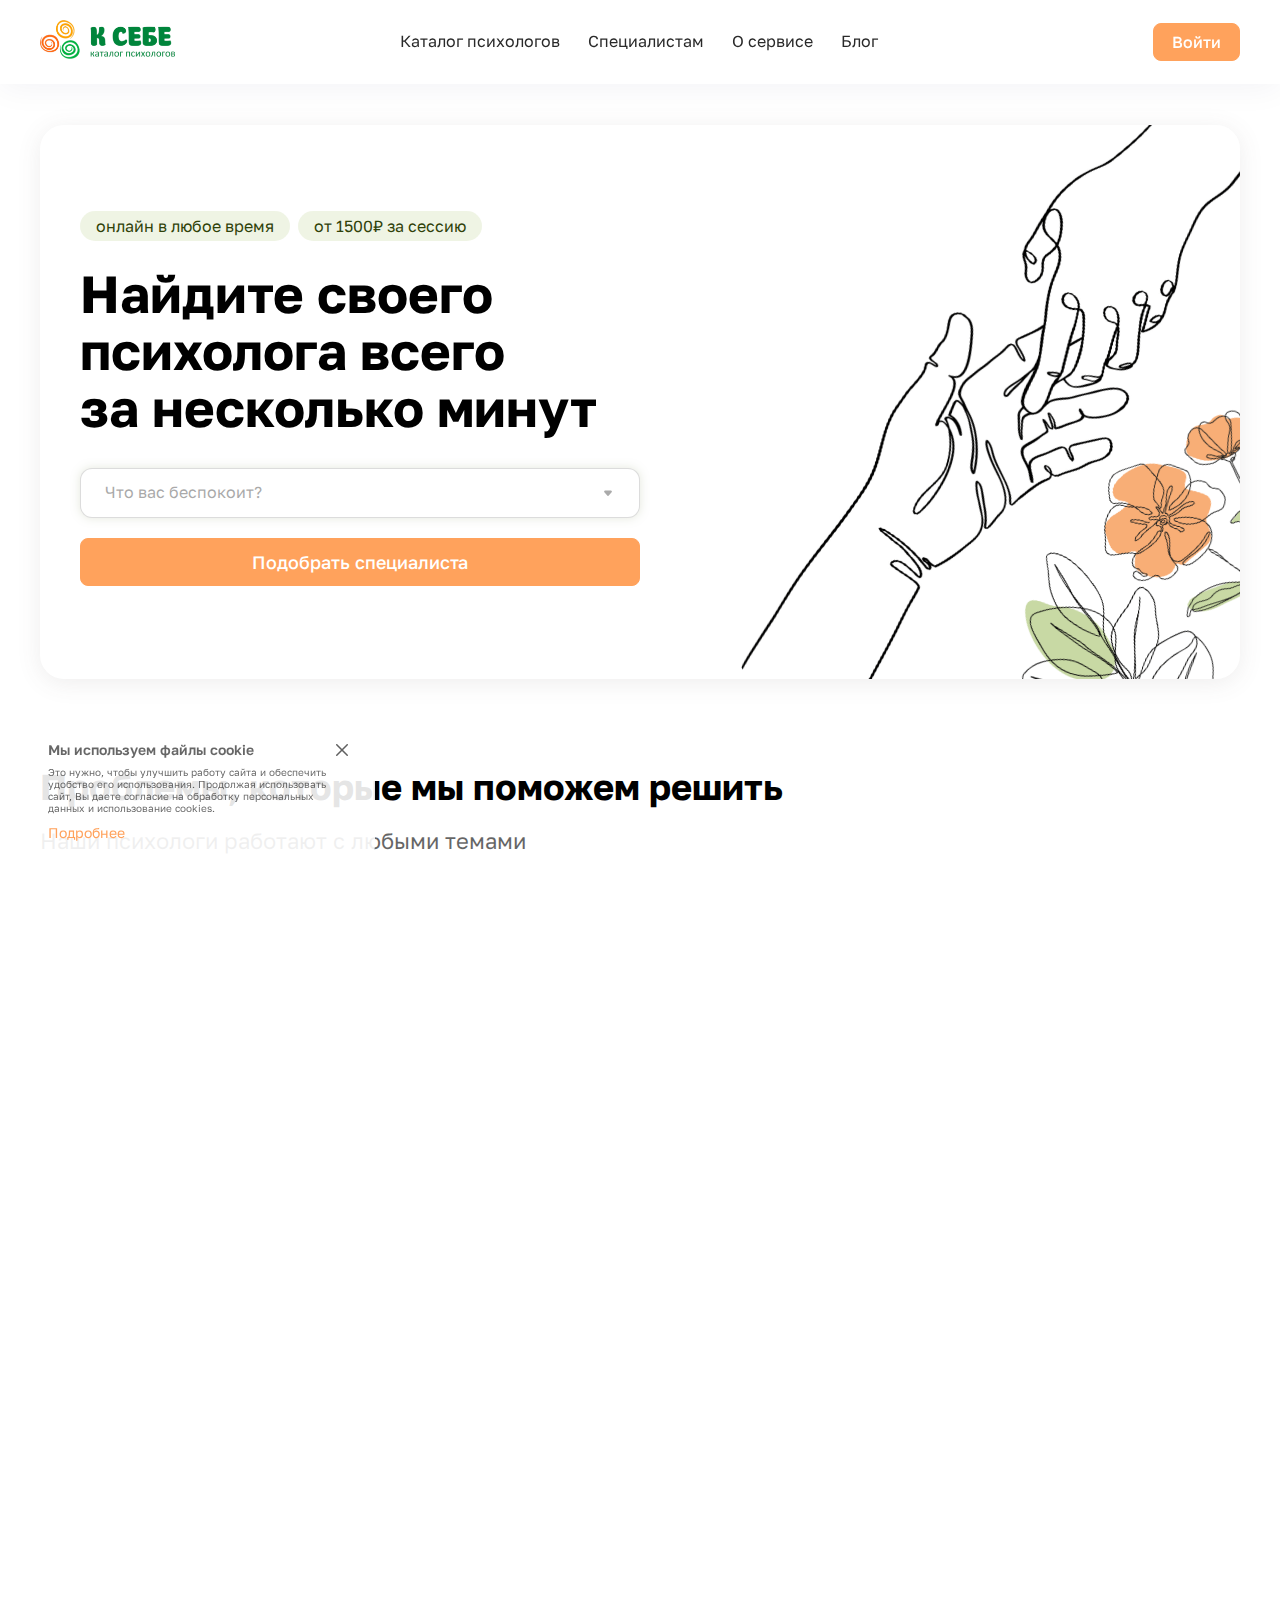
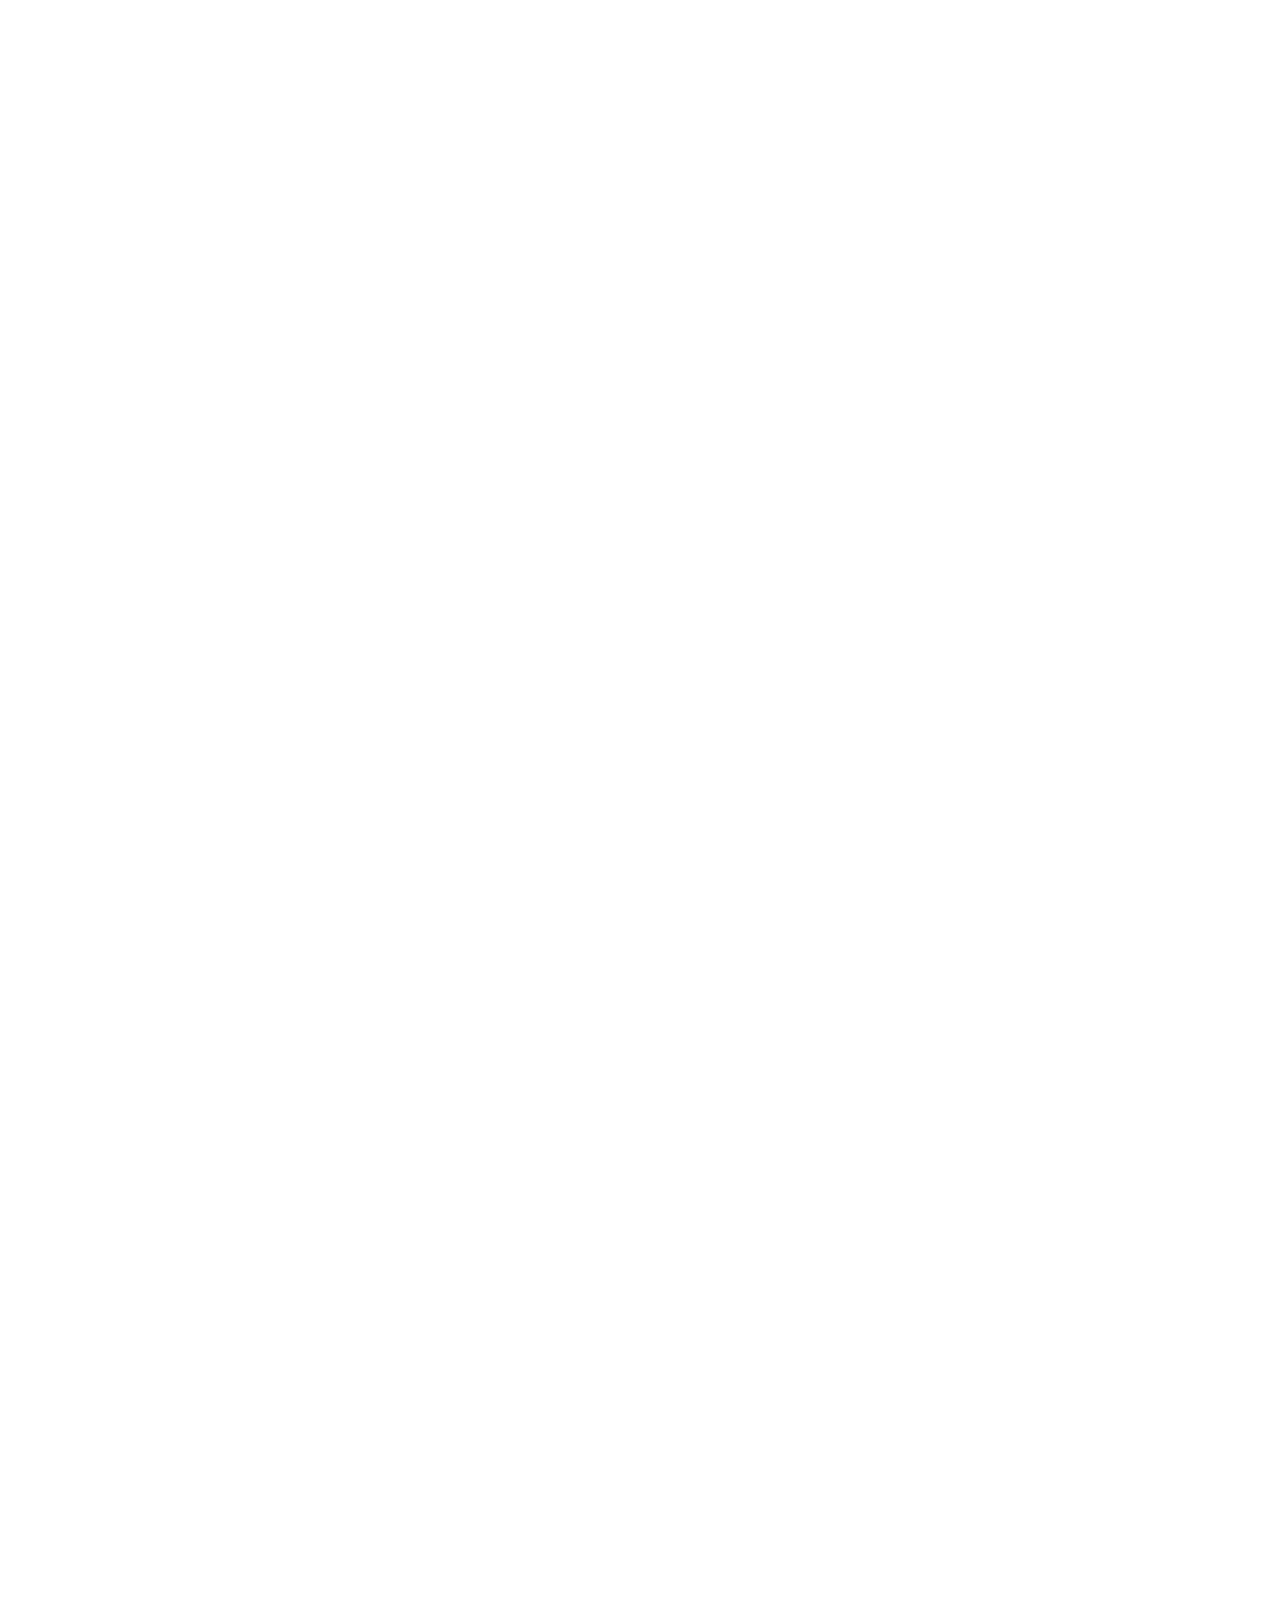
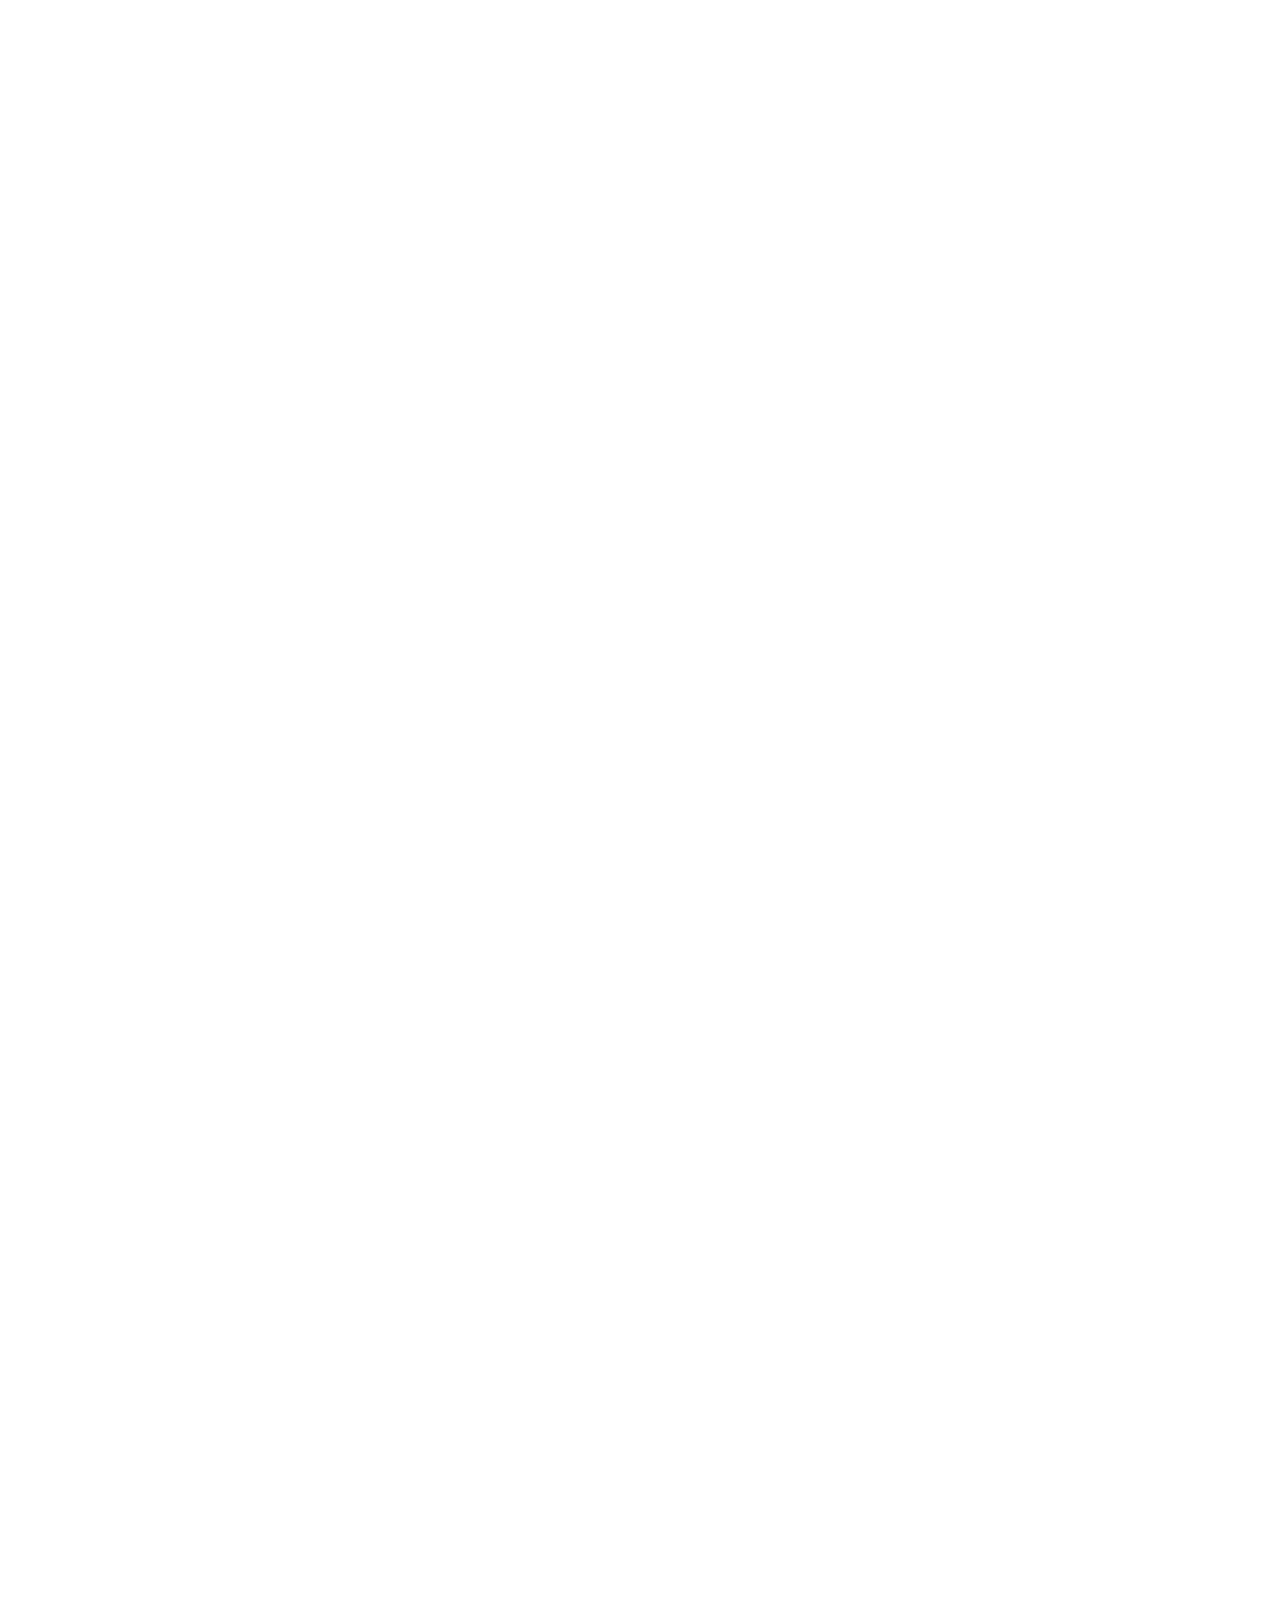
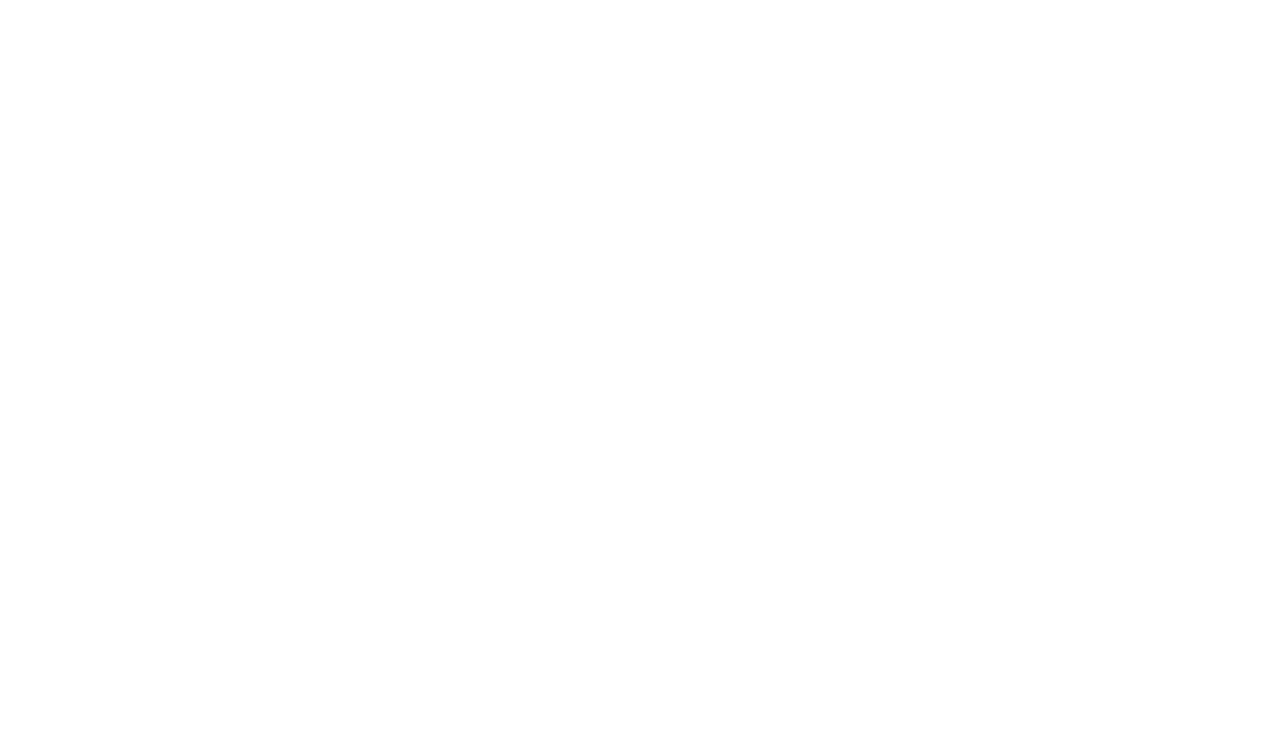
==== commit 42053a77: "add" ====
--- a/index.html
+++ b/index.html
@@ -102,7 +102,7 @@
 						<div class="main--problemsSolve__list">
 							<a href="catalog.html" class="main--problemsSolve__item">
 								<div class="main--problemsSolve__item--icon">
-									<img src="img/problemsSolve/1.png" alt="Мотивация">
+									<img src="img/problemsSolve/1.png">
 								</div>
 								<div class="h3">Мотивация</div>
 								<div class="main--problemsSolve__item--text">Не знаю, чего хочу и не вижу смысла в том, что делаю</div>
@@ -116,7 +116,7 @@
 							</a>
 							<a href="catalog.html" class="main--problemsSolve__item">
 								<div class="main--problemsSolve__item--icon">
-									<img src="img/problemsSolve/2.png" alt="Одиночество">
+									<img src="img/problemsSolve/2.png">
 								</div>
 								<div class="h3">Одиночество</div>
 								<div class="main--problemsSolve__item--text">Не умею ладить с людьми, чувствую себя никому не нужным</div>
@@ -130,7 +130,7 @@
 							</a>
 							<a href="catalog.html" class="main--problemsSolve__item">
 								<div class="main--problemsSolve__item--icon">
-									<img src="img/problemsSolve/3.png" alt="Депрессия">
+									<img src="img/problemsSolve/3.png">
 								</div>
 								<div class="h3">Депрессия</div>
 								<div class="main--problemsSolve__item--text">Чувствую себя никчемным и не вижу смысла жить</div>
@@ -144,7 +144,7 @@
 							</a>
 							<a href="catalog.html" class="main--problemsSolve__item">
 								<div class="main--problemsSolve__item--icon">
-									<img src="img/problemsSolve/4.png" alt="Тревога">
+									<img src="img/problemsSolve/4.png">
 								</div>
 								<div class="h3">Тревога</div>
 								<div class="main--problemsSolve__item--text">Постоянно переживаю из-за любых жизненных ситуаций</div>
@@ -158,7 +158,7 @@
 							</a>
 							<a href="catalog.html" class="main--problemsSolve__item">
 								<div class="main--problemsSolve__item--icon">
-									<img src="img/problemsSolve/5.png" alt="Выгорание и стресс">
+									<img src="img/problemsSolve/5.png">
 								</div>
 								<div class="h3">Выгорание и стресс</div>
 								<div class="main--problemsSolve__item--text">Постоянно чувствую раздражительность и усталость</div>
@@ -172,7 +172,7 @@
 							</a>
 							<a href="catalog.html" class="main--problemsSolve__item">
 								<div class="main--problemsSolve__item--icon">
-									<img src="img/problemsSolve/6.png" alt="Самооценка">
+									<img src="img/problemsSolve/6.png">
 								</div>
 								<div class="h3">Самооценка</div>
 								<div class="main--problemsSolve__item--text">Ненавижу себя и не могу принять свое тело</div>
--- a/css/main.min.css
+++ b/css/main.min.css
@@ -1 +1 @@
-@font-face{font-family:golos;font-style:normal;font-weight:400;src:url(../fonts/golos/GolosText-Regular.eot);src:url(../fonts/golos/GolosText-Regular.eot?#iefix) format("embedded-opentype"),url(../fonts/golos/GolosText-Regular.woff) format("woff"),url(../fonts/golos/GolosText-Regular.ttf) format("truetype")}@font-face{font-family:golos;font-style:normal;font-weight:500;src:url(../fonts/golos/GolosText-Medium.eot);src:url(../fonts/golos/GolosText-Medium.eot?#iefix) format("embedded-opentype"),url(../fonts/golos/GolosText-Medium.woff) format("woff"),url(../fonts/golos/GolosText-Medium.ttf) format("truetype")}@font-face{font-family:golos;font-style:normal;font-weight:600;src:url(../fonts/golos/GolosText-SemiBold.eot);src:url(../fonts/golos/GolosText-SemiBold.eot?#iefix) format("embedded-opentype"),url(../fonts/golos/GolosText-SemiBold.woff) format("woff"),url(../fonts/golos/GolosText-SemiBold.ttf) format("truetype")}@font-face{font-family:golos;font-style:normal;font-weight:700;src:url(../fonts/golos/GolosText-Bold.eot);src:url(../fonts/golos/GolosText-Bold.eot?#iefix) format("embedded-opentype"),url(../fonts/golos/GolosText-Bold.woff) format("woff"),url(../fonts/golos/GolosText-Bold.ttf) format("truetype")}@font-face{font-family:dmsans;font-style:normal;font-weight:700;src:url(../fonts/dmsans/DMSans-Bold.eot);src:url(../fonts/dmsans/DMSans-Bold.eot?#iefix) format("embedded-opentype"),url(../fonts/dmsans/DMSans-Bold.woff) format("woff"),url(../fonts/dmsans/DMSans-Bold.ttf) format("truetype")}@-webkit-keyframes splide-loading{0%{-webkit-transform:rotate(0);transform:rotate(0)}to{-webkit-transform:rotate(1turn);transform:rotate(1turn)}}.splide__container{-webkit-box-sizing:border-box;box-sizing:border-box;position:relative}.splide__list{-webkit-backface-visibility:hidden;backface-visibility:hidden;display:-ms-flexbox;display:-webkit-box;display:flex;height:100%;margin:0!important;padding:0!important}.splide.is-initialized:not(.is-active) .splide__list{display:block}.splide__pagination{-ms-flex-align:center;-webkit-box-align:center;align-items:center;display:-ms-flexbox;display:-webkit-box;display:flex;-ms-flex-wrap:wrap;flex-wrap:wrap;-ms-flex-pack:center;-webkit-box-pack:center;justify-content:center;margin:0;pointer-events:none}.splide__pagination li{display:inline-block;line-height:1;list-style-type:none;margin:0;pointer-events:auto}.splide:not(.is-overflow) .splide__pagination{display:none}.splide__progress__bar{width:0}.splide{position:relative;visibility:hidden}.splide.is-initialized,.splide.is-rendered{visibility:visible}.splide__slide{-webkit-backface-visibility:hidden;backface-visibility:hidden;-webkit-box-sizing:border-box;box-sizing:border-box;-ms-flex-negative:0;flex-shrink:0;list-style-type:none!important;margin:0;position:relative}.splide__slide img{vertical-align:bottom}.splide__spinner{-webkit-animation:splide-loading 1s linear infinite;animation:splide-loading 1s linear infinite;border:2px solid #999;border-left-color:transparent;border-radius:50%;bottom:0;contain:strict;display:inline-block;height:20px;left:0;margin:auto;position:absolute;right:0;top:0;width:20px}.splide__sr{clip:rect(0 0 0 0);border:0;height:1px;margin:-1px;overflow:hidden;padding:0;position:absolute;width:1px}.splide__toggle.is-active .splide__toggle__play,.splide__toggle__pause{display:none}.splide__toggle.is-active .splide__toggle__pause{display:inline}.splide__track{overflow:hidden;position:relative;z-index:0}@keyframes splide-loading{0%{-webkit-transform:rotate(0);transform:rotate(0)}to{-webkit-transform:rotate(1turn);transform:rotate(1turn)}}.splide__track--draggable{-webkit-touch-callout:none;-webkit-user-select:none;-ms-user-select:none;-moz-user-select:none;user-select:none}.splide__track--fade>.splide__list>.splide__slide{margin:0!important;opacity:0;z-index:0}.splide__track--fade>.splide__list>.splide__slide.is-active{opacity:1;z-index:1}.splide--rtl{direction:rtl}.splide__track--ttb>.splide__list{display:block}.splide__arrow{-ms-flex-align:center;-webkit-box-align:center;align-items:center;background:#ccc;border:0;border-radius:50%;cursor:pointer;display:-ms-flexbox;display:-webkit-box;display:flex;height:2em;-ms-flex-pack:center;-webkit-box-pack:center;justify-content:center;opacity:.7;padding:0;position:absolute;top:50%;-webkit-transform:translateY(-50%);-ms-transform:translateY(-50%);transform:translateY(-50%);width:2em;z-index:1}.splide__arrow svg{fill:#000;height:1.2em;width:1.2em}.splide__arrow:hover:not(:disabled){opacity:.9}.splide__arrow:disabled{opacity:.3}.splide__arrow:focus-visible{outline:3px solid #0bf;outline-offset:3px}.splide__arrow--prev{left:1em}.splide__arrow--prev svg{-webkit-transform:scaleX(-1);-ms-transform:scaleX(-1);transform:scaleX(-1)}.splide__arrow--next{right:1em}.splide.is-focus-in .splide__arrow:focus{outline:3px solid #0bf;outline-offset:3px}.splide__pagination{bottom:.5em;left:0;padding:0 1em;position:absolute;right:0;z-index:1}.splide__pagination__page{background:#ccc;border:0;border-radius:50%;display:inline-block;height:8px;margin:3px;opacity:.7;padding:0;position:relative;-webkit-transition:-webkit-transform .2s linear;transition:-webkit-transform .2s linear;transition:transform .2s linear;transition:transform .2s linear,-webkit-transform .2s linear;width:8px}.splide__pagination__page.is-active{background:#fff;-webkit-transform:scale(1.4);-ms-transform:scale(1.4);transform:scale(1.4);z-index:1}.splide__pagination__page:hover{cursor:pointer;opacity:.9}.splide__pagination__page:focus-visible{outline:3px solid #0bf;outline-offset:3px}.splide.is-focus-in .splide__pagination__page:focus{outline:3px solid #0bf;outline-offset:3px}.splide__progress__bar{background:#ccc;height:3px}.splide__slide{-webkit-tap-highlight-color:rgba(0,0,0,0)}.splide__slide:focus{outline:0}@supports (outline-offset:-3px){.splide__slide:focus-visible{outline:3px solid #0bf;outline-offset:-3px}}@media screen and (-ms-high-contrast:none){.splide__slide:focus-visible{border:3px solid #0bf}}@supports (outline-offset:-3px){.splide.is-focus-in .splide__slide:focus{outline:3px solid #0bf;outline-offset:-3px}}@media screen and (-ms-high-contrast:none){.splide.is-focus-in .splide__slide:focus{border:3px solid #0bf}.splide.is-focus-in .splide__track>.splide__list>.splide__slide:focus{border-color:#0bf}}.splide__toggle{cursor:pointer}.splide__toggle:focus-visible{outline:3px solid #0bf;outline-offset:3px}.splide.is-focus-in .splide__toggle:focus{outline:3px solid #0bf;outline-offset:3px}.splide__track--nav>.splide__list>.splide__slide{border:3px solid transparent;cursor:pointer}.splide__track--nav>.splide__list>.splide__slide.is-active{border:3px solid #000}.splide__arrows--rtl .splide__arrow--prev{left:auto;right:1em}.splide__arrows--rtl .splide__arrow--prev svg{-webkit-transform:scaleX(1);-ms-transform:scaleX(1);transform:scaleX(1)}.splide__arrows--rtl .splide__arrow--next{left:1em;right:auto}.splide__arrows--rtl .splide__arrow--next svg{-webkit-transform:scaleX(-1);-ms-transform:scaleX(-1);transform:scaleX(-1)}.splide__arrows--ttb .splide__arrow{left:50%;-webkit-transform:translate(-50%);-ms-transform:translate(-50%);transform:translate(-50%)}.splide__arrows--ttb .splide__arrow--prev{top:1em}.splide__arrows--ttb .splide__arrow--prev svg{-webkit-transform:rotate(-90deg);-ms-transform:rotate(-90deg);transform:rotate(-90deg)}.splide__arrows--ttb .splide__arrow--next{bottom:1em;top:auto}.splide__arrows--ttb .splide__arrow--next svg{-webkit-transform:rotate(90deg);-ms-transform:rotate(90deg);transform:rotate(90deg)}.splide__pagination--ttb{bottom:0;display:-ms-flexbox;display:-webkit-box;display:flex;-ms-flex-direction:column;-webkit-box-orient:vertical;-webkit-box-direction:normal;flex-direction:column;left:auto;padding:1em 0;right:.5em;top:0}:root{--f-spinner-width:36px;--f-spinner-height:36px;--f-spinner-color-1:rgba(0,0,0,.1);--f-spinner-color-2:rgba(17,24,28,.8);--f-spinner-stroke:2.75}.f-spinner{height:var(--f-spinner-height);margin:auto;padding:0;width:var(--f-spinner-width)}.f-spinner svg{-webkit-animation:f-spinner-rotate 2s linear infinite;animation:f-spinner-rotate 2s linear infinite;height:100%;vertical-align:top;width:100%}.f-spinner svg *{stroke-width:var(--f-spinner-stroke);fill:none}.f-spinner svg :first-child{stroke:var(--f-spinner-color-1)}.f-spinner svg :last-child{stroke:var(--f-spinner-color-2);-webkit-animation:f-spinner-dash 2s ease-in-out infinite;animation:f-spinner-dash 2s ease-in-out infinite}@-webkit-keyframes f-spinner-rotate{to{-webkit-transform:rotate(1turn);transform:rotate(1turn)}}@keyframes f-spinner-rotate{to{-webkit-transform:rotate(1turn);transform:rotate(1turn)}}@-webkit-keyframes f-spinner-dash{0%{stroke-dasharray:1,150;stroke-dashoffset:0}50%{stroke-dasharray:90,150;stroke-dashoffset:-35}to{stroke-dasharray:90,150;stroke-dashoffset:-124}}@keyframes f-spinner-dash{0%{stroke-dasharray:1,150;stroke-dashoffset:0}50%{stroke-dasharray:90,150;stroke-dashoffset:-35}to{stroke-dasharray:90,150;stroke-dashoffset:-124}}.f-throwOutUp{-webkit-animation:var(--f-throw-out-duration,.175s) ease-out both f-throwOutUp;animation:var(--f-throw-out-duration,.175s) ease-out both f-throwOutUp}.f-throwOutDown{-webkit-animation:var(--f-throw-out-duration,.175s) ease-out both f-throwOutDown;animation:var(--f-throw-out-duration,.175s) ease-out both f-throwOutDown}@-webkit-keyframes f-throwOutUp{to{opacity:0;-webkit-transform:translate3d(0,calc(var(--f-throw-out-distance, 150px)*-1),0);transform:translate3d(0,calc(var(--f-throw-out-distance, 150px)*-1),0)}}@keyframes f-throwOutUp{to{opacity:0;-webkit-transform:translate3d(0,calc(var(--f-throw-out-distance, 150px)*-1),0);transform:translate3d(0,calc(var(--f-throw-out-distance, 150px)*-1),0)}}@-webkit-keyframes f-throwOutDown{to{opacity:0;-webkit-transform:translate3d(0,var(--f-throw-out-distance,150px),0);transform:translate3d(0,var(--f-throw-out-distance,150px),0)}}@keyframes f-throwOutDown{to{opacity:0;-webkit-transform:translate3d(0,var(--f-throw-out-distance,150px),0);transform:translate3d(0,var(--f-throw-out-distance,150px),0)}}.f-zoomInUp{-webkit-animation:var(--f-transition-duration,.2s) ease .1s both f-zoomInUp;animation:var(--f-transition-duration,.2s) ease .1s both f-zoomInUp}.f-zoomOutDown{-webkit-animation:var(--f-transition-duration,.2s) ease both f-zoomOutDown;animation:var(--f-transition-duration,.2s) ease both f-zoomOutDown}@-webkit-keyframes f-zoomInUp{0%{opacity:0;-webkit-transform:scale(.975) translate3d(0,16px,0);transform:scale(.975) translate3d(0,16px,0)}to{opacity:1;-webkit-transform:scale(1) translateZ(0);transform:scale(1) translateZ(0)}}@keyframes f-zoomInUp{0%{opacity:0;-webkit-transform:scale(.975) translate3d(0,16px,0);transform:scale(.975) translate3d(0,16px,0)}to{opacity:1;-webkit-transform:scale(1) translateZ(0);transform:scale(1) translateZ(0)}}@-webkit-keyframes f-zoomOutDown{to{opacity:0;-webkit-transform:scale(.975) translate3d(0,16px,0);transform:scale(.975) translate3d(0,16px,0)}}@keyframes f-zoomOutDown{to{opacity:0;-webkit-transform:scale(.975) translate3d(0,16px,0);transform:scale(.975) translate3d(0,16px,0)}}.f-fadeIn{-webkit-animation:var(--f-transition-duration,.2s) var(--f-transition-easing,ease) var(--f-transition-delay,0s) both f-fadeIn;animation:var(--f-transition-duration,.2s) var(--f-transition-easing,ease) var(--f-transition-delay,0s) both f-fadeIn;z-index:2}.f-fadeOut{-webkit-animation:var(--f-transition-duration,.2s) var(--f-transition-easing,ease) var(--f-transition-delay,0s) both f-fadeOut;animation:var(--f-transition-duration,.2s) var(--f-transition-easing,ease) var(--f-transition-delay,0s) both f-fadeOut;z-index:1}@-webkit-keyframes f-fadeIn{0%{opacity:0}to{opacity:1}}@keyframes f-fadeIn{0%{opacity:0}to{opacity:1}}@-webkit-keyframes f-fadeOut{to{opacity:0}}@keyframes f-fadeOut{to{opacity:0}}.f-fadeFastIn{-webkit-animation:var(--f-transition-duration,.2s) ease-out both f-fadeFastIn;animation:var(--f-transition-duration,.2s) ease-out both f-fadeFastIn;z-index:2}.f-fadeFastOut{-webkit-animation:var(--f-transition-duration,.1s) ease-out both f-fadeFastOut;animation:var(--f-transition-duration,.1s) ease-out both f-fadeFastOut;z-index:2}@-webkit-keyframes f-fadeFastIn{0%{opacity:.75}to{opacity:1}}@keyframes f-fadeFastIn{0%{opacity:.75}to{opacity:1}}@-webkit-keyframes f-fadeFastOut{to{opacity:0}}@keyframes f-fadeFastOut{to{opacity:0}}.f-fadeSlowIn{-webkit-animation:var(--f-transition-duration,.5s) ease both f-fadeSlowIn;animation:var(--f-transition-duration,.5s) ease both f-fadeSlowIn;z-index:2}.f-fadeSlowOut{-webkit-animation:var(--f-transition-duration,.5s) ease both f-fadeSlowOut;animation:var(--f-transition-duration,.5s) ease both f-fadeSlowOut;z-index:1}@-webkit-keyframes f-fadeSlowIn{0%{opacity:0}to{opacity:1}}@keyframes f-fadeSlowIn{0%{opacity:0}to{opacity:1}}@-webkit-keyframes f-fadeSlowOut{to{opacity:0}}@keyframes f-fadeSlowOut{to{opacity:0}}.f-crossfadeIn{-webkit-animation:var(--f-transition-duration,.2s) ease-out both f-crossfadeIn;animation:var(--f-transition-duration,.2s) ease-out both f-crossfadeIn;z-index:2}.f-crossfadeOut{-webkit-animation:calc(var(--f-transition-duration, .2s)*.5) linear .1s both f-crossfadeOut;animation:calc(var(--f-transition-duration, .2s)*.5) linear .1s both f-crossfadeOut;z-index:1}@-webkit-keyframes f-crossfadeIn{0%{opacity:0}to{opacity:1}}@keyframes f-crossfadeIn{0%{opacity:0}to{opacity:1}}@-webkit-keyframes f-crossfadeOut{to{opacity:0}}@keyframes f-crossfadeOut{to{opacity:0}}.f-slideIn.from-next{-webkit-animation:var(--f-transition-duration,.85s) cubic-bezier(.16,1,.3,1) f-slideInNext;animation:var(--f-transition-duration,.85s) cubic-bezier(.16,1,.3,1) f-slideInNext}.f-slideIn.from-prev{-webkit-animation:var(--f-transition-duration,.85s) cubic-bezier(.16,1,.3,1) f-slideInPrev;animation:var(--f-transition-duration,.85s) cubic-bezier(.16,1,.3,1) f-slideInPrev}.f-slideOut.to-next{-webkit-animation:var(--f-transition-duration,.85s) cubic-bezier(.16,1,.3,1) f-slideOutNext;animation:var(--f-transition-duration,.85s) cubic-bezier(.16,1,.3,1) f-slideOutNext}.f-slideOut.to-prev{-webkit-animation:var(--f-transition-duration,.85s) cubic-bezier(.16,1,.3,1) f-slideOutPrev;animation:var(--f-transition-duration,.85s) cubic-bezier(.16,1,.3,1) f-slideOutPrev}@-webkit-keyframes f-slideInPrev{0%{-webkit-transform:translateX(100%);transform:translateX(100%)}to{-webkit-transform:translateZ(0);transform:translateZ(0)}}@keyframes f-slideInPrev{0%{-webkit-transform:translateX(100%);transform:translateX(100%)}to{-webkit-transform:translateZ(0);transform:translateZ(0)}}@-webkit-keyframes f-slideInNext{0%{-webkit-transform:translateX(-100%);transform:translateX(-100%)}to{-webkit-transform:translateZ(0);transform:translateZ(0)}}@keyframes f-slideInNext{0%{-webkit-transform:translateX(-100%);transform:translateX(-100%)}to{-webkit-transform:translateZ(0);transform:translateZ(0)}}@-webkit-keyframes f-slideOutNext{to{-webkit-transform:translateX(-100%);transform:translateX(-100%)}}@keyframes f-slideOutNext{to{-webkit-transform:translateX(-100%);transform:translateX(-100%)}}@-webkit-keyframes f-slideOutPrev{to{-webkit-transform:translateX(100%);transform:translateX(100%)}}@keyframes f-slideOutPrev{to{-webkit-transform:translateX(100%);transform:translateX(100%)}}.f-classicIn.from-next{-webkit-animation:var(--f-transition-duration,.85s) cubic-bezier(.16,1,.3,1) f-classicInNext;animation:var(--f-transition-duration,.85s) cubic-bezier(.16,1,.3,1) f-classicInNext;z-index:2}.f-classicIn.from-prev{-webkit-animation:var(--f-transition-duration,.85s) cubic-bezier(.16,1,.3,1) f-classicInPrev;animation:var(--f-transition-duration,.85s) cubic-bezier(.16,1,.3,1) f-classicInPrev;z-index:2}.f-classicOut.to-next{-webkit-animation:var(--f-transition-duration,.85s) cubic-bezier(.16,1,.3,1) f-classicOutNext;animation:var(--f-transition-duration,.85s) cubic-bezier(.16,1,.3,1) f-classicOutNext;z-index:1}.f-classicOut.to-prev{-webkit-animation:var(--f-transition-duration,.85s) cubic-bezier(.16,1,.3,1) f-classicOutPrev;animation:var(--f-transition-duration,.85s) cubic-bezier(.16,1,.3,1) f-classicOutPrev;z-index:1}@-webkit-keyframes f-classicInNext{0%{opacity:0;-webkit-transform:translateX(-75px);transform:translateX(-75px)}to{opacity:1;-webkit-transform:translateZ(0);transform:translateZ(0)}}@keyframes f-classicInNext{0%{opacity:0;-webkit-transform:translateX(-75px);transform:translateX(-75px)}to{opacity:1;-webkit-transform:translateZ(0);transform:translateZ(0)}}@-webkit-keyframes f-classicInPrev{0%{opacity:0;-webkit-transform:translateX(75px);transform:translateX(75px)}to{opacity:1;-webkit-transform:translateZ(0);transform:translateZ(0)}}@keyframes f-classicInPrev{0%{opacity:0;-webkit-transform:translateX(75px);transform:translateX(75px)}to{opacity:1;-webkit-transform:translateZ(0);transform:translateZ(0)}}@-webkit-keyframes f-classicOutNext{to{opacity:0;-webkit-transform:translateX(-75px);transform:translateX(-75px)}}@keyframes f-classicOutNext{to{opacity:0;-webkit-transform:translateX(-75px);transform:translateX(-75px)}}@-webkit-keyframes f-classicOutPrev{to{opacity:0;-webkit-transform:translateX(75px);transform:translateX(75px)}}@keyframes f-classicOutPrev{to{opacity:0;-webkit-transform:translateX(75px);transform:translateX(75px)}}:root{--f-button-width:40px;--f-button-height:40px;--f-button-border:0;--f-button-border-radius:0;--f-button-color:#374151;--f-button-bg:#f8f8f8;--f-button-hover-bg:#e0e0e0;--f-button-active-bg:#d0d0d0;--f-button-shadow:none;--f-button-transition:all 0.15s ease;--f-button-transform:none;--f-button-svg-width:20px;--f-button-svg-height:20px;--f-button-svg-stroke-width:1.5;--f-button-svg-fill:none;--f-button-svg-filter:none;--f-button-svg-disabled-opacity:0.65}.f-button{display:-webkit-box;display:-ms-flexbox;display:flex;-webkit-box-pack:center;-ms-flex-pack:center;justify-content:center;-webkit-box-align:center;-ms-flex-align:center;align-items:center;background:var(--f-button-bg);border:var(--f-button-border);border-radius:var(--f-button-border-radius);-webkit-box-shadow:var(--f-button-shadow);box-shadow:var(--f-button-shadow);-webkit-box-sizing:content-box;box-sizing:content-box;color:var(--f-button-color);cursor:pointer;height:var(--f-button-height);margin:0;padding:0;pointer-events:all;position:relative;-webkit-transition:var(--f-button-transition);transition:var(--f-button-transition);width:var(--f-button-width)}@media (hover:hover){.f-button:hover:not([disabled]){background-color:var(--f-button-hover-bg);color:var(--f-button-hover-color)}}.f-button:active:not([disabled]){background-color:var(--f-button-active-bg)}.f-button:focus:not(:focus-visible){outline:none}.f-button:focus-visible{-webkit-box-shadow:inset 0 0 0 var(--f-button-outline,2px) var(--f-button-outline-color,var(--f-button-color));box-shadow:inset 0 0 0 var(--f-button-outline,2px) var(--f-button-outline-color,var(--f-button-color));outline:none}.f-button svg{height:var(--f-button-svg-height);width:var(--f-button-svg-width);fill:var(--f-button-svg-fill);stroke:currentColor;stroke-width:var(--f-button-svg-stroke-width);stroke-linecap:round;stroke-linejoin:round;-webkit-filter:var(--f-button-svg-filter);filter:var(--f-button-svg-filter);pointer-events:none;-webkit-transform:var(--f-button-transform);-ms-transform:var(--f-button-transform);transform:var(--f-button-transform);-webkit-transition:opacity .15s ease;transition:opacity .15s ease}.f-button[disabled]{cursor:default}.f-button[disabled] svg{opacity:var(--f-button-svg-disabled-opacity)}.f-carousel__nav .f-button.is-next,.f-carousel__nav .f-button.is-prev,.fancybox__nav .f-button.is-next,.fancybox__nav .f-button.is-prev{position:absolute;z-index:1}.is-horizontal .f-carousel__nav .f-button.is-next,.is-horizontal .f-carousel__nav .f-button.is-prev,.is-horizontal .fancybox__nav .f-button.is-next,.is-horizontal .fancybox__nav .f-button.is-prev{top:50%;-webkit-transform:translateY(-50%);-ms-transform:translateY(-50%);transform:translateY(-50%)}.is-horizontal .f-carousel__nav .f-button.is-prev,.is-horizontal .fancybox__nav .f-button.is-prev{left:var(--f-button-prev-pos)}.is-horizontal .f-carousel__nav .f-button.is-next,.is-horizontal .fancybox__nav .f-button.is-next{right:var(--f-button-next-pos)}.is-horizontal.is-rtl .f-carousel__nav .f-button.is-prev,.is-horizontal.is-rtl .fancybox__nav .f-button.is-prev{left:auto;right:var(--f-button-next-pos)}.is-horizontal.is-rtl .f-carousel__nav .f-button.is-next,.is-horizontal.is-rtl .fancybox__nav .f-button.is-next{left:var(--f-button-prev-pos);right:auto}.is-vertical .f-carousel__nav .f-button.is-next,.is-vertical .f-carousel__nav .f-button.is-prev,.is-vertical .fancybox__nav .f-button.is-next,.is-vertical .fancybox__nav .f-button.is-prev{left:50%;top:auto;-webkit-transform:translateX(-50%);-ms-transform:translateX(-50%);transform:translateX(-50%)}.is-vertical .f-carousel__nav .f-button.is-prev,.is-vertical .fancybox__nav .f-button.is-prev{top:var(--f-button-next-pos)}.is-vertical .f-carousel__nav .f-button.is-next,.is-vertical .fancybox__nav .f-button.is-next{bottom:var(--f-button-next-pos)}.is-vertical .f-carousel__nav .f-button.is-next svg,.is-vertical .f-carousel__nav .f-button.is-prev svg,.is-vertical .fancybox__nav .f-button.is-next svg,.is-vertical .fancybox__nav .f-button.is-prev svg{-webkit-transform:rotate(90deg);-ms-transform:rotate(90deg);transform:rotate(90deg)}.f-carousel__nav .f-button:disabled,.fancybox__nav .f-button:disabled{pointer-events:none}html.with-fancybox{overflow:visible;scroll-behavior:auto;width:auto}html.with-fancybox body{-ms-touch-action:none;touch-action:none}html.with-fancybox body.hide-scrollbar{margin-right:calc(var(--fancybox-body-margin, 0px) + var(--fancybox-scrollbar-compensate, 0px));overflow:hidden!important;overscroll-behavior-y:none;width:auto}.fancybox__container{--fancybox-color:#dbdbdb;--fancybox-hover-color:#fff;--fancybox-bg:rgba(24,24,27,.98);--fancybox-slide-gap:10px;--f-spinner-width:50px;--f-spinner-height:50px;--f-spinner-color-1:hsla(0,0%,100%,.1);--f-spinner-color-2:#bbb;--f-spinner-stroke:3.65;bottom:0;direction:ltr;display:-webkit-box;display:-ms-flexbox;display:flex;left:0;position:fixed;right:0;top:0;-webkit-box-orient:vertical;-webkit-box-direction:normal;-webkit-box-sizing:border-box;box-sizing:border-box;color:#f8f8f8;-ms-flex-direction:column;flex-direction:column;margin:0;padding:0;-webkit-tap-highlight-color:rgba(0,0,0,0);outline:none;overflow:visible;-webkit-transform-origin:top left;-ms-transform-origin:top left;transform-origin:top left;z-index:var(--fancybox-zIndex,1050);-webkit-text-size-adjust:100%;-moz-text-size-adjust:none;-ms-text-size-adjust:100%;text-size-adjust:100%;overscroll-behavior-y:contain}.fancybox__container *,.fancybox__container :after,.fancybox__container :before{-webkit-box-sizing:inherit;box-sizing:inherit}.fancybox__container::-ms-backdrop{background-color:rgba(0,0,0,0)}.fancybox__container::backdrop{background-color:rgba(0,0,0,0)}.fancybox__backdrop{background:var(--fancybox-bg);bottom:0;left:0;opacity:var(--fancybox-opacity,1);position:fixed;right:0;top:0;will-change:opacity;z-index:-1}.fancybox__carousel{-webkit-box-sizing:border-box;box-sizing:border-box;position:relative;-webkit-box-flex:1;-ms-flex:1;flex:1;min-height:0;overflow-x:clip;overflow-y:visible;z-index:10}.fancybox__viewport{height:100%;width:100%}.fancybox__viewport.is-draggable{cursor:move;cursor:-webkit-grab;cursor:grab}.fancybox__viewport.is-dragging{cursor:move;cursor:-webkit-grabbing;cursor:grabbing}.fancybox__track{margin:0 auto}.fancybox__slide,.fancybox__track{display:-webkit-box;display:-ms-flexbox;display:flex;height:100%}.fancybox__slide{-webkit-box-flex:0;-ms-flex:0 0 auto;flex:0 0 auto;position:relative;-webkit-box-orient:vertical;-webkit-box-direction:normal;-ms-flex-direction:column;flex-direction:column;-webkit-box-align:center;-ms-flex-align:center;align-items:center;margin:0 var(--fancybox-slide-gap) 0 0;overflow:auto;padding:4px;width:100%;-ms-scroll-chaining:none;-webkit-backface-visibility:hidden;backface-visibility:hidden;overscroll-behavior:contain;-webkit-transform:translateZ(0);transform:translateZ(0)}.fancybox__container:not(.is-compact) .fancybox__slide.has-close-btn{padding-top:40px}.fancybox__slide.has-html5video,.fancybox__slide.has-iframe,.fancybox__slide.has-image,.fancybox__slide.has-video{overflow:hidden}.fancybox__slide.has-image.is-animating,.fancybox__slide.has-image.is-selected{overflow:visible}.fancybox__slide:after,.fancybox__slide:before{content:"";-webkit-box-flex:0;-ms-flex:0 0 0px;flex:0 0 0;margin:auto}.fancybox__content{-ms-flex-item-align:center;-ms-grid-row-align:center;align-self:center;display:-webkit-box;display:-ms-flexbox;display:flex;-webkit-box-orient:vertical;-webkit-box-direction:normal;background:var(--fancybox-content-bg,#fff);border-radius:0;color:var(--fancybox-content-color,#374151);cursor:default;-ms-flex-direction:column;flex-direction:column;margin:0;max-width:100%;padding:2rem;position:relative;z-index:20}.is-loading .fancybox__content{opacity:0}.is-draggable .fancybox__content{cursor:move;cursor:-webkit-grab;cursor:grab}.can-zoom_in .fancybox__content{cursor:-webkit-zoom-in;cursor:zoom-in}.can-zoom_out .fancybox__content{cursor:-webkit-zoom-out;cursor:zoom-out}.is-dragging .fancybox__content{cursor:move;cursor:-webkit-grabbing;cursor:grabbing}.fancybox__content [contenteditable],.fancybox__content [data-selectable]{cursor:auto}.fancybox__slide.has-image>.fancybox__content{-webkit-backface-visibility:hidden;backface-visibility:hidden;background:rgba(0,0,0,0);background-position:50%;background-repeat:no-repeat;background-size:contain;min-height:1px;padding:0;-webkit-transform:translateZ(0);transform:translateZ(0);-webkit-transition:none;transition:none}.fancybox__slide.has-image>.fancybox__content>picture>img{height:auto;max-height:100%;width:100%}.is-zooming-in .fancybox__viewport:not(.is-dragging) .fancybox__slide:not(.is-selected) .fancybox__content,.is-zooming-out .fancybox__viewport:not(.is-dragging) .fancybox__slide:not(.is-selected) .fancybox__content{visibility:hidden}.is-animating .fancybox__content,.is-dragging .fancybox__content{-webkit-filter:blur(0);filter:blur(0);will-change:transform,width,height}.fancybox-image{display:block;height:100%;margin:auto;min-height:0;-o-object-fit:contain;object-fit:contain;-webkit-user-select:none;-moz-user-select:none;-ms-user-select:none;user-select:none;width:100%}.fancybox__caption{-ms-flex-item-align:center;-ms-grid-row-align:center;align-self:center;max-width:100%;-ms-flex-negative:0;color:var(--fancybox-color,currentColor);cursor:auto;flex-shrink:0;line-height:1.375;margin:0;opacity:var(--fancybox-opacity,1);overflow-wrap:anywhere;padding:14px 0 4px;visibility:visible}.is-closing .fancybox__caption,.is-loading .fancybox__caption{opacity:0;visibility:hidden}.is-compact .fancybox__caption{padding-bottom:0}.f-button.is-close-btn{--f-button-svg-stroke-width:2;position:absolute;right:8px;top:0;z-index:40}.fancybox__content>.f-button.is-close-btn{--f-button-width:34px;--f-button-height:34px;--f-button-border-radius:4px;--f-button-color:var(--fancybox-color,#fff);--f-button-hover-color:var(--fancybox-color,#fff);--f-button-bg:transparent;--f-button-hover-bg:transparent;--f-button-active-bg:transparent;--f-button-svg-width:22px;--f-button-svg-height:22px;opacity:.75;position:absolute;right:0;top:-38px}.is-loading .fancybox__content>.f-button.is-close-btn{visibility:hidden}.is-zooming-out .fancybox__content>.f-button.is-close-btn{visibility:hidden}.fancybox__content>.f-button.is-close-btn:hover{opacity:1}.fancybox__footer{margin:0;padding:0;position:relative}.fancybox__footer .fancybox__caption{opacity:var(--fancybox-opacity,1);padding:24px;-webkit-transition:all .25s ease;transition:all .25s ease;width:100%}.is-compact .fancybox__footer{background:rgba(24,24,27,.5);bottom:0;left:0;position:absolute;right:0;z-index:20}.is-compact .fancybox__footer .fancybox__caption{padding:12px}.is-compact .fancybox__content>.f-button.is-close-btn{--f-button-border-radius:50%;--f-button-color:#fff;--f-button-hover-color:#fff;--f-button-outline-color:#000;--f-button-bg:rgba(0,0,0,.6);--f-button-active-bg:rgba(0,0,0,.6);--f-button-hover-bg:rgba(0,0,0,.6);--f-button-svg-width:18px;--f-button-svg-height:18px;--f-button-svg-filter:none;right:5px;top:5px}.fancybox__nav{--f-button-width:50px;--f-button-height:50px;--f-button-border:0;--f-button-border-radius:50%;--f-button-color:var(--fancybox-color);--f-button-hover-color:var(--fancybox-hover-color);--f-button-bg:transparent;--f-button-hover-bg:rgba(24,24,27,.3);--f-button-active-bg:rgba(24,24,27,.5);--f-button-shadow:none;--f-button-transition:all 0.15s ease;--f-button-transform:none;--f-button-svg-width:26px;--f-button-svg-height:26px;--f-button-svg-stroke-width:2.5;--f-button-svg-fill:none;--f-button-svg-filter:drop-shadow(1px 1px 1px rgba(24,24,27,.5));--f-button-svg-disabled-opacity:0.65;--f-button-next-pos:1rem;--f-button-prev-pos:1rem;opacity:var(--fancybox-opacity,1)}.fancybox__nav .f-button:before{bottom:-30px;content:"";left:-20px;position:absolute;right:-20px;top:-30px;z-index:1}.is-idle .fancybox__nav,.is-idle.is-compact .fancybox__footer{-webkit-animation:f-fadeOut .15s ease-out both;animation:f-fadeOut .15s ease-out both}.is-idle.is-compact .fancybox__footer{pointer-events:none}.fancybox__slide>.f-spinner{cursor:pointer;left:50%;margin:var(--f-spinner-top,calc(var(--f-spinner-width)*-.5)) 0 0 var(--f-spinner-left,calc(var(--f-spinner-height)*-.5));position:absolute;top:50%;z-index:30}.fancybox-protected{bottom:0;right:0}.fancybox-ghost,.fancybox-protected{left:0;position:absolute;top:0;-webkit-user-select:none;-moz-user-select:none;-ms-user-select:none;user-select:none;z-index:40}.fancybox-ghost{height:100%;min-height:0;-o-object-fit:contain;object-fit:contain;pointer-events:none;width:100%}.fancybox-focus-guard{opacity:0;outline:none;pointer-events:none;position:fixed}.fancybox__container:not([aria-hidden]){opacity:0}.fancybox__container.is-animated[aria-hidden=false] .fancybox__carousel>:not(.fancybox__viewport),.fancybox__container.is-animated[aria-hidden=false] .fancybox__slide>:not(.fancybox__content),.fancybox__container.is-animated[aria-hidden=false]>:not(.fancybox__backdrop,.fancybox__carousel){-webkit-animation:var(--f-interface-enter-duration,.25s) ease .1s backwards f-fadeIn;animation:var(--f-interface-enter-duration,.25s) ease .1s backwards f-fadeIn}.fancybox__container.is-animated[aria-hidden=false] .fancybox__backdrop{-webkit-animation:var(--f-backdrop-enter-duration,.35s) ease backwards f-fadeIn;animation:var(--f-backdrop-enter-duration,.35s) ease backwards f-fadeIn}.fancybox__container.is-animated[aria-hidden=true] .fancybox__carousel>:not(.fancybox__viewport),.fancybox__container.is-animated[aria-hidden=true] .fancybox__slide>:not(.fancybox__content),.fancybox__container.is-animated[aria-hidden=true]>:not(.fancybox__backdrop,.fancybox__carousel){-webkit-animation:var(--f-interface-exit-duration,.15s) ease forwards f-fadeOut;animation:var(--f-interface-exit-duration,.15s) ease forwards f-fadeOut}.fancybox__container.is-animated[aria-hidden=true] .fancybox__backdrop{-webkit-animation:var(--f-backdrop-exit-duration,.35s) ease forwards f-fadeOut;animation:var(--f-backdrop-exit-duration,.35s) ease forwards f-fadeOut}.has-html5video .fancybox__content,.has-iframe .fancybox__content,.has-map .fancybox__content,.has-pdf .fancybox__content,.has-vimeo .fancybox__content,.has-youtube .fancybox__content{max-width:100%;-ms-flex-negative:1;flex-shrink:1;min-height:1px;overflow:visible}.has-iframe .fancybox__content,.has-map .fancybox__content,.has-pdf .fancybox__content{height:90%;width:calc(100% - 120px)}.fancybox__container.is-compact .has-iframe .fancybox__content,.fancybox__container.is-compact .has-map .fancybox__content,.fancybox__container.is-compact .has-pdf .fancybox__content{height:100%;width:100%}.has-html5video .fancybox__content,.has-vimeo .fancybox__content,.has-youtube .fancybox__content{height:540px;max-height:100%;max-width:100%;width:960px}.has-html5video .fancybox__content,.has-map .fancybox__content,.has-pdf .fancybox__content,.has-vimeo .fancybox__content,.has-youtube .fancybox__content{background:rgba(24,24,27,.9);color:#fff;padding:0}.has-map .fancybox__content{background:#e5e3df}.fancybox__html5video,.fancybox__iframe{background:rgba(0,0,0,0);border:0;display:block;height:100%;width:100%}.fancybox-placeholder{border:0!important;clip:rect(1px,1px,1px,1px)!important;-webkit-clip-path:inset(50%)!important;clip-path:inset(50%)!important;height:1px!important;margin:-1px!important;overflow:hidden!important;padding:0!important;position:absolute!important;white-space:nowrap!important;width:1px!important}.f-carousel__thumbs{--f-thumb-width:96px;--f-thumb-height:72px;--f-thumb-outline:0;--f-thumb-outline-color:#5eb0ef;--f-thumb-opacity:1;--f-thumb-hover-opacity:1;--f-thumb-selected-opacity:1;--f-thumb-border-radius:2px;--f-thumb-offset:0px;--f-button-next-pos:0;--f-button-prev-pos:0}.f-carousel__thumbs.is-classic{--f-thumb-gap:8px;--f-thumb-opacity:0.5;--f-thumb-hover-opacity:1;--f-thumb-selected-opacity:1}.f-carousel__thumbs.is-modern{--f-thumb-gap:4px;--f-thumb-extra-gap:16px;--f-thumb-clip-width:46px}.f-thumbs{position:relative;-webkit-box-flex:0;-ms-flex:0 0 auto;flex:0 0 auto;margin:0;overflow:hidden;-webkit-tap-highlight-color:rgba(0,0,0,0);-webkit-perspective:1000px;perspective:1000px;-webkit-transform:translateZ(0);transform:translateZ(0);-webkit-user-select:none;-moz-user-select:none;-ms-user-select:none;user-select:none}.f-thumbs .f-spinner{background-image:-webkit-gradient(linear,left top,left bottom,from(#ebeff2),to(#e2e8f0));background-image:linear-gradient(#ebeff2,#e2e8f0);border-radius:2px;height:100%;left:0;position:absolute;top:0;width:100%;z-index:-1}.f-thumbs .f-spinner svg{display:none}.f-thumbs.is-vertical{height:100%}.f-thumbs__viewport{height:auto;overflow:hidden;-webkit-transform:translateZ(0);transform:translateZ(0);width:100%}.f-thumbs__slide,.f-thumbs__track{display:-webkit-box;display:-ms-flexbox;display:flex}.f-thumbs__slide{position:relative;-webkit-box-flex:0;-webkit-box-sizing:content-box;box-sizing:content-box;-ms-flex:0 0 auto;flex:0 0 auto;-webkit-box-align:center;-ms-flex-align:center;align-items:center;-webkit-box-pack:center;-ms-flex-pack:center;cursor:pointer;height:var(--f-thumb-height);justify-content:center;margin:0;overflow:visible;padding:0;width:var(--f-thumb-width)}.f-thumbs__slide.is-loading img{opacity:0}.is-classic .f-thumbs__viewport{height:100%}.is-modern .f-thumbs__track{width:-webkit-max-content;width:-moz-max-content;width:max-content}.is-modern .f-thumbs__track:before{bottom:0;content:"";cursor:pointer;left:calc((var(--f-thumb-clip-width, 0))*-.5);position:absolute;top:0;width:calc(var(--width, 0)*1px + var(--f-thumb-clip-width, 0))}.is-modern .f-thumbs__slide{pointer-events:none;-webkit-transform:translate3d(calc(var(--shift, 0)*-1px),0,0);transform:translate3d(calc(var(--shift, 0)*-1px),0,0);-webkit-transition:none;transition:none;width:var(--f-thumb-clip-width)}.is-modern.is-resting .f-thumbs__slide{-webkit-transition:-webkit-transform .33s ease;transition:-webkit-transform .33s ease;transition:transform .33s ease;transition:transform .33s ease,-webkit-transform .33s ease}.is-modern.is-resting .f-thumbs__slide__button{-webkit-transition:-webkit-clip-path .33s ease;transition:-webkit-clip-path .33s ease;transition:clip-path .33s ease;transition:clip-path .33s ease,-webkit-clip-path .33s ease}.is-using-tab .is-modern .f-thumbs__slide:focus-within{-webkit-filter:drop-shadow(-1px 0 0 var(--f-thumb-outline-color)) drop-shadow(2px 0 0 var(--f-thumb-outline-color)) drop-shadow(0 -1px 0 var(--f-thumb-outline-color)) drop-shadow(0 2px 0 var(--f-thumb-outline-color));filter:drop-shadow(-1px 0 0 var(--f-thumb-outline-color)) drop-shadow(2px 0 0 var(--f-thumb-outline-color)) drop-shadow(0 -1px 0 var(--f-thumb-outline-color)) drop-shadow(0 2px 0 var(--f-thumb-outline-color))}.f-thumbs__slide__button{-webkit-appearance:none;-moz-appearance:none;appearance:none;background:rgba(0,0,0,0);border:0;border-radius:var(--f-thumb-border-radius);cursor:pointer;height:100%;margin:0 -100%;opacity:var(--f-thumb-opacity);outline:none;overflow:hidden;padding:0;pointer-events:auto;position:relative;-ms-touch-action:manipulation;touch-action:manipulation;-webkit-transition:opacity .2s ease;transition:opacity .2s ease;width:var(--f-thumb-width)}.f-thumbs__slide__button:hover{opacity:var(--f-thumb-hover-opacity)}.f-thumbs__slide__button:focus:not(:focus-visible){outline:none}.f-thumbs__slide__button:focus-visible{opacity:var(--f-thumb-selected-opacity);outline:none}.is-modern .f-thumbs__slide__button{--clip-path:inset(0 calc((var(--f-thumb-width, 0) - var(--f-thumb-clip-width, 0))*(1 - var(--progress, 0))*0.5) round var(--f-thumb-border-radius,0));-webkit-clip-path:var(--clip-path);clip-path:var(--clip-path)}.is-classic .is-nav-selected .f-thumbs__slide__button{opacity:var(--f-thumb-selected-opacity)}.is-classic .is-nav-selected .f-thumbs__slide__button:after{-webkit-animation:f-fadeIn .2s ease-out;animation:f-fadeIn .2s ease-out;border:var(--f-thumb-outline,0) solid var(--f-thumb-outline-color,transparent);border-radius:var(--f-thumb-border-radius);bottom:0;content:"";height:auto;left:0;position:absolute;right:0;top:0;z-index:10}.f-thumbs__slide__img{border-radius:var(--f-thumb-border-radius);bottom:0;-webkit-box-sizing:border-box;box-sizing:border-box;height:100%;left:0;margin:0;-o-object-fit:cover;object-fit:cover;overflow:hidden;padding:var(--f-thumb-offset);pointer-events:none;position:absolute;right:0;top:0;width:100%}.f-thumbs.is-horizontal .f-thumbs__track{padding:8px 0 12px}.f-thumbs.is-horizontal .f-thumbs__slide{margin:0 var(--f-thumb-gap) 0 0}.f-thumbs.is-vertical .f-thumbs__track{-ms-flex-wrap:wrap;flex-wrap:wrap;padding:0 8px}.f-thumbs.is-vertical .f-thumbs__slide{margin:0 0 var(--f-thumb-gap) 0}.fancybox__thumbs{--f-thumb-width:96px;--f-thumb-height:72px;--f-thumb-border-radius:2px;--f-thumb-outline:2px;--f-thumb-outline-color:#ededed;opacity:var(--fancybox-opacity,1);position:relative;-webkit-transition:max-height .35s cubic-bezier(.23,1,.32,1);transition:max-height .35s cubic-bezier(.23,1,.32,1)}.fancybox__thumbs.is-classic{--f-thumb-gap:8px;--f-thumb-opacity:0.5;--f-thumb-hover-opacity:1}.fancybox__thumbs.is-classic .f-spinner{background-image:-webkit-gradient(linear,left top,left bottom,from(hsla(0,0%,100%,.1)),to(hsla(0,0%,100%,.05)));background-image:linear-gradient(hsla(0,0%,100%,.1),hsla(0,0%,100%,.05))}.fancybox__thumbs.is-modern{--f-thumb-gap:4px;--f-thumb-extra-gap:16px;--f-thumb-clip-width:46px;--f-thumb-opacity:1;--f-thumb-hover-opacity:1}.fancybox__thumbs.is-modern .f-spinner{background-image:-webkit-gradient(linear,left top,left bottom,from(hsla(0,0%,100%,.1)),to(hsla(0,0%,100%,.05)));background-image:linear-gradient(hsla(0,0%,100%,.1),hsla(0,0%,100%,.05))}.fancybox__thumbs.is-horizontal{padding:0 var(--f-thumb-gap)}.fancybox__thumbs.is-vertical{padding:var(--f-thumb-gap) 0}.is-compact .fancybox__thumbs{--f-thumb-width:64px;--f-thumb-clip-width:32px;--f-thumb-height:48px;--f-thumb-extra-gap:10px}.fancybox__thumbs.is-masked{max-height:0!important}.is-closing .fancybox__thumbs{-webkit-transition:none!important;transition:none!important}.fancybox__toolbar{--f-progress-color:var(--fancybox-color,hsla(0,0%,100%,.94));--f-button-width:46px;--f-button-height:46px;--f-button-color:var(--fancybox-color);--f-button-hover-color:var(--fancybox-hover-color);--f-button-bg:rgba(24,24,27,.65);--f-button-hover-bg:rgba(70,70,73,.65);--f-button-active-bg:rgba(90,90,93,.65);--f-button-border-radius:0;--f-button-svg-width:24px;--f-button-svg-height:24px;--f-button-svg-stroke-width:1.5;--f-button-svg-filter:drop-shadow(1px 1px 1px rgba(24,24,27,.15));--f-button-svg-fill:none;--f-button-svg-disabled-opacity:0.65;display:-webkit-box;display:-ms-flexbox;display:flex;-webkit-box-orient:horizontal;-webkit-box-direction:normal;-ms-flex-direction:row;flex-direction:row;-webkit-box-pack:justify;-ms-flex-pack:justify;color:var(--fancybox-color,currentColor);font-family:-apple-system,BlinkMacSystemFont,Segoe UI Adjusted,Segoe UI,Liberation Sans,sans-serif;justify-content:space-between;margin:0;opacity:var(--fancybox-opacity,1);padding:0;pointer-events:none;text-shadow:var(--fancybox-toolbar-text-shadow,1px 1px 1px rgba(0,0,0,.5));z-index:20}.fancybox__toolbar :focus-visible{z-index:1}.fancybox__toolbar.is-absolute,.is-compact .fancybox__toolbar{left:0;position:absolute;right:0;top:0}.is-idle .fancybox__toolbar{-webkit-animation:f-fadeOut .15s ease-out both;animation:f-fadeOut .15s ease-out both;pointer-events:none}.fancybox__toolbar__column{display:-webkit-box;display:-ms-flexbox;display:flex;-webkit-box-orient:horizontal;-webkit-box-direction:normal;-ms-flex-direction:row;flex-direction:row;-ms-flex-wrap:wrap;flex-wrap:wrap;-ms-flex-line-pack:start;align-content:flex-start}.fancybox__toolbar__column.is-left,.fancybox__toolbar__column.is-right{-webkit-box-flex:1;-ms-flex-positive:1;flex-grow:1;-ms-flex-preferred-size:0;flex-basis:0}.fancybox__toolbar__column.is-right{display:-webkit-box;display:-ms-flexbox;display:flex;-webkit-box-pack:end;-ms-flex-pack:end;-ms-flex-wrap:nowrap;flex-wrap:nowrap;justify-content:flex-end}.fancybox__infobar{font-size:17px;font-variant-numeric:tabular-nums;line-height:var(--f-button-height);padding:0 5px;text-align:center;-webkit-font-smoothing:subpixel-antialiased;cursor:default;-webkit-user-select:none;-moz-user-select:none;-ms-user-select:none;user-select:none}.fancybox__infobar span{padding:0 5px}.fancybox__infobar:not(:first-child):not(:last-child){background:var(--f-button-bg)}[data-fancybox-toggle-slideshow]{position:relative}[data-fancybox-toggle-slideshow] .f-progress{height:100%;opacity:.3}[data-fancybox-toggle-slideshow] svg g:first-child{display:-webkit-box;display:-ms-flexbox;display:flex}[data-fancybox-toggle-slideshow] svg g:last-child{display:none}.has-slideshow [data-fancybox-toggle-slideshow] svg g:first-child{display:none}.has-slideshow [data-fancybox-toggle-slideshow] svg g:last-child{display:-webkit-box;display:-ms-flexbox;display:flex}[data-fancybox-toggle-fullscreen] svg g:first-child{display:-webkit-box;display:-ms-flexbox;display:flex}[data-fancybox-toggle-fullscreen] svg g:last-child{display:none}:-webkit-full-screen [data-fancybox-toggle-fullscreen] svg g:first-child{display:none}:-ms-fullscreen [data-fancybox-toggle-fullscreen] svg g:first-child{display:none}:fullscreen [data-fancybox-toggle-fullscreen] svg g:first-child{display:none}:-webkit-full-screen [data-fancybox-toggle-fullscreen] svg g:last-child{display:-webkit-box;display:flex}:-ms-fullscreen [data-fancybox-toggle-fullscreen] svg g:last-child{display:-ms-flexbox;display:flex}:fullscreen [data-fancybox-toggle-fullscreen] svg g:last-child{display:-webkit-box;display:-ms-flexbox;display:flex}.f-progress{background:var(--f-progress-color,var(--f-carousel-theme-color,#0091ff));height:3px;left:0;pointer-events:none;position:absolute;right:0;top:0;-webkit-transform:scaleX(0);-ms-transform:scaleX(0);transform:scaleX(0);-webkit-transform-origin:0;-ms-transform-origin:0;transform-origin:0;-webkit-transition-property:-webkit-transform;transition-property:-webkit-transform;transition-property:transform;transition-property:transform,-webkit-transform;-webkit-transition-timing-function:linear;transition-timing-function:linear;-webkit-user-select:none;-moz-user-select:none;-ms-user-select:none;user-select:none;z-index:30}*{-webkit-box-sizing:border-box;box-sizing:border-box;margin:0;padding:0}:after,:before{-webkit-box-sizing:border-box;box-sizing:border-box}::-webkit-input-placeholder{color:#666;opacity:1}:-moz-placeholder,::-moz-placeholder{color:#666;opacity:1}:-ms-input-placeholder{color:#666;opacity:1}body input:focus:required:invalid,body textarea:focus:required:invalid{color:#666}body input:required:valid,body textarea:required:valid{color:#666}body,html{min-height:100%}body,html{overflow-x:hidden}body{font-family:golos,sans-serif;font-size:16px;line-height:1.35;min-width:320px;position:relative}.img-responsive{display:block;height:auto;max-width:100%}.text-center{text-align:center}::-moz-selection{background-color:#ffa25c;color:#fff}::selection{background-color:#ffa25c;color:#fff}.page--catalog{background-color:#fbfbfb}.section,section{margin-bottom:85px}img{max-width:100%}a{color:#2a2a2a;text-decoration:none;-webkit-transition:color .3s ease;transition:color .3s ease}a:hover{color:#ffa25c}form *{font-family:golos,sans-serif}form .button{font-size:18px;min-height:48px}button{border:none;cursor:pointer;font-family:golos,sans-serif;outline:none}.select,label{position:relative}.select select option{color:#2a2a2a;opacity:.4}.select:after{content:"";display:-webkit-box;display:-ms-flexbox;display:flex;-webkit-box-align:center;-ms-flex-align:center;align-items:center;-webkit-box-pack:center;-ms-flex-pack:center;background-image:url("data:image/svg+xml;charset=utf-8,%3Csvg xmlns='http://www.w3.org/2000/svg' width='8' height='6' fill='none'%3E%3Cpath fill='%232A2A2A' d='M3.232 5.578a1 1 0 0 0 1.536 0L7.633 2.14A1 1 0 0 0 6.865.5h-5.73a1 1 0 0 0-.768 1.64z' opacity='.4'/%3E%3C/svg%3E");background-position:50%;background-repeat:no-repeat;background-size:8px 6px;bottom:0;height:24px;justify-content:center;margin:auto 0;min-width:24px;pointer-events:none;position:absolute;right:20px;top:0;width:24px}select{-webkit-appearance:none;-moz-appearance:none;appearance:none;background-color:#fff;border:1px solid rgba(42,42,42,.4);border-radius:12px;-webkit-box-shadow:0 0 10px 0 rgba(95,118,45,.4);box-shadow:0 0 10px 0 rgba(95,118,45,.4);cursor:pointer;font-size:16px;outline:none;padding:13px 30px 15px 24px;width:100%}select,select option{color:#2a2a2a;opacity:.4}input{-webkit-appearance:none;-moz-appearance:none;appearance:none;background-color:#fff;border:1px solid #697e3c;border-radius:12px;-webkit-box-shadow:0 0 10px 0 rgba(95,118,45,.15);box-shadow:0 0 10px 0 rgba(95,118,45,.15);color:rgba(42,42,42,.6);font-size:16px;outline:none;padding:13px 24px;width:100%}.h1,h1{font-size:52px;line-height:57px}.h1,.h2,h1,h2{font-weight:700}.h2,h2{font-size:36px;line-height:46px}.h3,h3{font-size:24px;line-height:38px}.h3,.h4,h3,h4{font-weight:600}.h4,h4{font-size:18px;line-height:21px}.subtitle{font-size:22px;font-weight:400;line-height:30px;opacity:.6}.button{display:-webkit-box;display:-ms-flexbox;display:flex;-webkit-box-align:center;-ms-flex-align:center;align-items:center;-webkit-box-pack:center;-ms-flex-pack:center;background-color:#ffa25c;border:1px solid #ffa25c;border-radius:8px;color:#fff;font-size:16px;font-weight:500;justify-content:center;line-height:1;padding:10px 18px;-webkit-transition:all .3s ease;transition:all .3s ease;white-space:nowrap}.button:hover{background-color:#f59044;color:#fff}.button--white{background-color:#fff;color:#ffa25c}.button--white:hover{background-color:rgba(255,162,92,.102);color:#ffa25c}.button--green{background-color:#697e3c;border-color:#697e3c;color:#fff!important}.button--green:hover{background-color:#546431}.splide__arrow{-webkit-transition:all .3s ease;transition:all .3s ease}.splide__arrow[disabled]{opacity:0;visibility:hidden}.splide__arrow--next,.splide__arrow--prev{background-color:#fff;border-radius:50%;-webkit-box-shadow:0 4px 24px 0 rgba(84,81,81,.102);box-shadow:0 4px 24px 0 rgba(84,81,81,.102);height:64px;min-width:64px;opacity:1;width:64px}.splide__arrow--next svg,.splide__arrow--prev svg{height:15px;width:23px}.splide__arrow--next svg path,.splide__arrow--prev svg path{-webkit-transition:stroke .3s ease;transition:stroke .3s ease}.splide__arrow--next:hover:not([disabled]),.splide__arrow--prev:hover:not([disabled]){background-color:#ffa25c;opacity:1}.splide__arrow--next:hover:not([disabled]) svg path,.splide__arrow--prev:hover:not([disabled]) svg path{stroke:#fff}.splide__arrow--prev{left:-30px}.splide__arrow--next{right:-30px}.splide__track{overflow:initial}.splide__pagination{display:none}.overflow{margin-right:17px;overflow:hidden;position:relative;-webkit-user-select:none;-moz-user-select:none;-ms-user-select:none;user-select:none}.overflow .header{left:auto;right:8.5px}@-moz-document url-prefix(){.overflow{margin-right:0}.overflow .header{left:0;right:0}}.container{margin:0 auto;max-width:1200px}.menu{display:-webkit-box;display:-ms-flexbox;display:flex;list-style-type:none;-webkit-box-align:center;-ms-flex-align:center;align-items:center;gap:28px}.filter--reset{color:#2a2a2a;-webkit-transition:all .3s ease;transition:all .3s ease}.filter--reset:not(.filter--reset.button){background-color:transparent;border:none;outline:none;text-decoration:underline}.filter--reset:hover{color:#697e3c}.radio--button{position:relative}.custom--radio{opacity:0;position:absolute;z-index:-1}.custom--radio+label{display:-webkit-inline-box;display:-ms-inline-flexbox;display:inline-flex;-webkit-box-align:center;-ms-flex-align:center;align-items:center;cursor:pointer;-webkit-user-select:none;-moz-user-select:none;-ms-user-select:none;user-select:none}.custom--radio+label:before{content:"";display:inline-block;height:20px;width:20px;-ms-flex-negative:0;flex-shrink:0;-webkit-box-flex:0;-ms-flex-positive:0;background-position:50%;background-repeat:no-repeat;background-size:0 0;border:2px solid #d9d9d9;border-radius:50%;flex-grow:0;margin-right:8px;-webkit-transition:all .3s ease;transition:all .3s ease}.custom--radio:not(:disabled):not(:checked)+label:hover:before{border-color:#697e3c}.custom--radio:not(:disabled):active+label:before{background-color:#fff;border-color:#697e3c}.custom--radio:focus+label:before{border-color:#697e3c}.custom--radio:checked+label:before{background-image:url("data:image/svg+xml;charset=utf-8,%3Csvg xmlns='http://www.w3.org/2000/svg' width='12' height='12' fill='none'%3E%3Ccircle cx='6' cy='6' r='6' fill='%23697E3C'/%3E%3C/svg%3E");background-size:12px 12px;border-color:#697e3c}.custom--check{opacity:0;position:absolute;z-index:-1}.custom--check+label{display:-webkit-inline-box;display:-ms-inline-flexbox;display:inline-flex;-webkit-box-align:center;-ms-flex-align:center;align-items:center;cursor:pointer;-webkit-transition:all .3s ease;transition:all .3s ease;-webkit-user-select:none;-moz-user-select:none;-ms-user-select:none;user-select:none}.custom--check+label:before{content:"";display:inline-block;height:23px;width:23px;-ms-flex-negative:0;flex-shrink:0;-webkit-box-flex:0;-ms-flex-positive:0;background-position:50%;background-repeat:no-repeat;background-size:0 0;border:2px solid #d9d9d9;border-radius:4px;flex-grow:0;margin-right:8px;-webkit-transition:all .3s ease;transition:all .3s ease}.custom--check:checked+label:before{background-color:#697e3c;background-image:url("data:image/svg+xml;charset=utf-8,%3Csvg xmlns='http://www.w3.org/2000/svg' width='9' height='7' fill='none'%3E%3Cpath stroke='%23fff' stroke-linecap='round' stroke-linejoin='round' stroke-width='1.5' d='m1 4 2 2 5-5'/%3E%3C/svg%3E");background-size:9px 7px;border-color:#697e3c}.custom--check:not(:disabled):not(:checked)+label:hover:before{border-color:#697e3c}.custom--check:not(:disabled):active+label:before{border-color:#697e3c}.header{background-color:#fff;-webkit-box-shadow:0 4px 33px 0 rgba(0,27,72,.051);box-shadow:0 4px 33px 0 rgba(0,27,72,.051);left:0;position:fixed;right:0;top:0;width:100%;z-index:3}.header--wrapper{display:-webkit-box;display:-ms-flexbox;display:flex;-webkit-box-align:center;-ms-flex-align:center;align-items:center;gap:50px;-webkit-box-pack:justify;-ms-flex-pack:justify;justify-content:space-between;min-height:80px;padding-bottom:20px;padding-top:20px}.header--logo{max-width:135px;-webkit-transition:opacity .3s ease;transition:opacity .3s ease}.header--logo:hover{opacity:.8}.header--block{display:-webkit-box;display:-ms-flexbox;display:flex;-webkit-box-align:center;-ms-flex-align:center;align-items:center;-webkit-box-pack:justify;-ms-flex-pack:justify;gap:50px;justify-content:space-between;max-width:70%;width:100%}.header--block .button{margin-left:auto}.header--burger{display:none}.main{margin-top:125px}.main--wrapper{-webkit-box-orient:vertical;-webkit-box-direction:normal;-ms-flex-direction:column;flex-direction:column}.main--header__wrapper,.main--wrapper{display:-webkit-box;display:-ms-flexbox;display:flex}.main--header__wrapper{min-height:554px;-webkit-box-align:center;-ms-flex-align:center;align-items:center;background-color:#fff;border-radius:24px;-webkit-box-shadow:0 4px 24px 0 rgba(84,81,81,.102);box-shadow:0 4px 24px 0 rgba(84,81,81,.102);gap:50px;overflow:hidden;padding:32px 40px 40px;position:relative}.main--header__info{max-width:600px;position:relative;z-index:2}.main--header__image{display:-webkit-box;display:-ms-flexbox;display:flex;max-width:500px;overflow:hidden;position:absolute;right:0;top:0;z-index:1;-webkit-box-pack:end;-ms-flex-pack:end;justify-content:flex-end}.main--header__image img{max-height:100%}.main--header__tags{display:-webkit-box;display:-ms-flexbox;display:flex;gap:8px}.main--header__tags:not(:last-child){margin-bottom:24px}.main--header__tag{background-color:hsla(79,41%,75%,.302);border-radius:40px;line-height:22px;padding:4px 16px}.main--header .h1:not(:last-child){margin-bottom:32px}.main--header__select{display:-webkit-box;display:-ms-flexbox;display:flex;-webkit-box-orient:vertical;-webkit-box-direction:normal;-ms-flex-direction:column;flex-direction:column}.main--header__select :not(:last-child){margin-bottom:20px}.main--header__psychologist .main--header__wrapper{background-color:transparent;border-radius:0;-webkit-box-shadow:none;box-shadow:none;overflow:initial;-webkit-box-align:stretch;-ms-flex-align:stretch;align-items:stretch;gap:24px;min-height:-webkit-fit-content;min-height:-moz-fit-content;min-height:fit-content;padding:0}.main--header__psychologist .main--header__info{display:-webkit-box;display:-ms-flexbox;display:flex;max-width:671px;padding:64px;width:100%;-webkit-box-orient:vertical;-webkit-box-direction:normal;-ms-flex-direction:column;flex-direction:column}.main--header__psychologist .main--header__info .h1{font-size:64px;line-height:1.15;-webkit-box-flex:1;-ms-flex:1 1 auto;flex:1 1 auto}.main--header__psychologist .main--header__info .h1:not(:last-child){margin-bottom:94px}.main--header__psychologist .main--header__info .subtitle{display:-webkit-box;display:-ms-flexbox;display:flex;-webkit-box-align:center;-ms-flex-align:center;align-items:center;gap:8px;opacity:1}.main--header__psychologist .main--header__info .subtitle:not(:last-child){margin-bottom:24px}.main--header__psychologist .main--header__info .subtitle span{font-size:18px;line-height:1}.main--header__psychologist .main--header__info .subtitle strong{font-size:16px;font-weight:600;line-height:1}.main--header__psychologist .main--header__tag{font-weight:500}.main--header__psychologist .main--header__block{display:-webkit-box;display:-ms-flexbox;display:flex;-webkit-box-orient:vertical;-webkit-box-direction:normal;-ms-flex-direction:column;flex-direction:column;gap:24px;max-width:505px}.main--header__psychologist .main--header__info,.main--header__psychologist .main--header__psychologist--info{border-radius:24px;-webkit-box-shadow:0 4px 24px 0 rgba(84,81,81,.102);box-shadow:0 4px 24px 0 rgba(84,81,81,.102);overflow:hidden}.main--header__psychologist .main--header__image{background-color:#fff;border-radius:16px;-webkit-box-shadow:0 4px 24px 0 rgba(84,81,81,.102);box-shadow:0 4px 24px 0 rgba(84,81,81,.102);display:-webkit-box;display:-ms-flexbox;display:flex;max-height:285px;max-width:none;overflow:hidden;position:static}.main--header__psychologist .main--header__image img{border-radius:16px;height:100%;-o-object-fit:cover;object-fit:cover;width:100%}.main--header__psychologist .main--header__psychologist--info{max-height:285px;padding:48px 40px 44px}.main--header__psychologist .main--header__psychologist--top{display:-webkit-box;display:-ms-flexbox;display:flex;-webkit-box-pack:justify;-ms-flex-pack:justify;gap:36px;justify-content:space-between}.main--header__psychologist .main--header__psychologist--top:not(:last-child){margin-bottom:36px}.main--header__psychologist .main--header__psychologist--title{display:-webkit-box;display:-ms-flexbox;display:flex;-webkit-box-orient:vertical;-webkit-box-direction:normal;-ms-flex-direction:column;flex-direction:column;gap:8px}.main--header__psychologist .main--header__psychologist--title .h3{line-height:1.3}.main--header__psychologist .main--header__psychologist--title span{font-size:14px;line-height:1.4;opacity:.6}.main--header__psychologist .main--header__psychologist--image{border-radius:50%;display:-webkit-box;display:-ms-flexbox;display:flex;height:100px;margin-top:-4px;min-width:100px;width:100px}.main--header__psychologist .main--header__psychologist--bottom{background-color:#fbe8db;border:1px solid #eb802f;border-radius:12px;padding:12px 24px;text-align:center}.main--problemsSolve__title:not(:last-child){margin-bottom:45px}.main--problemsSolve__title .h2:not(:last-child){margin-bottom:16px}.main--problemsSolve__list{display:-webkit-box;display:-ms-flexbox;display:flex;-ms-flex-wrap:wrap;flex-wrap:wrap;gap:25px}.main--problemsSolve__item{-webkit-box-flex:1;background-color:#fff;border:1px solid #c8d9a4;border-radius:24px;display:-webkit-box;display:-ms-flexbox;display:flex;-ms-flex:1 1 calc(33% - 25px);flex:1 1 calc(33% - 25px);max-width:32%;padding:40px 32px;-webkit-box-orient:vertical;-webkit-box-direction:normal;color:#2a2a2a;-ms-flex-direction:column;flex-direction:column;-webkit-transition:background-color .3s ease;transition:background-color .3s ease}.main--problemsSolve__item--icon{background:hsla(79,41%,75%,.4);border-radius:50%;display:-webkit-box;display:-ms-flexbox;display:flex;height:70px;min-width:70px;width:70px;-webkit-box-align:center;-ms-flex-align:center;align-items:center;-webkit-box-pack:center;-ms-flex-pack:center;justify-content:center}.main--problemsSolve__item--icon:not(:last-child){margin-bottom:20px}.main--problemsSolve__item--icon img{height:44px;min-width:44px;width:44px}.main--problemsSolve__item .h3:not(:last-child){margin-bottom:8px}.main--problemsSolve__item--text{font-size:18px;line-height:28px;opacity:.6;-webkit-box-flex:1;-ms-flex:1 1 auto;flex:1 1 auto}.main--problemsSolve__item--text:not(:last-child){margin-bottom:20px}.main--problemsSolve__item--link{display:-webkit-box;display:-ms-flexbox;display:flex;-webkit-box-align:center;-ms-flex-align:center;align-items:center;gap:6px}.main--problemsSolve__item--link span{color:#697e3c;-webkit-transition:color .3s ease;transition:color .3s ease}.main--problemsSolve__item--link svg path{stroke:#697e3c;-webkit-transition:stroke .3s ease;transition:stroke .3s ease}.main--problemsSolve__item--link:hover span{color:#4f5f2d}.main--problemsSolve__item--link:hover svg path{stroke:#4f5f2d}.main--problemsSolve__item:hover{background-color:hsla(79,41%,75%,.2);color:#2a2a2a}.main--support__wrapper{background-color:#fff;background-position:100% 0;background-repeat:no-repeat;background-size:675px 100%;border-radius:24px;-webkit-box-shadow:0 4px 24px 0 rgba(105,126,60,.102);box-shadow:0 4px 24px 0 rgba(105,126,60,.102);display:-webkit-box;display:-ms-flexbox;display:flex;min-height:423px;-webkit-box-align:center;-ms-flex-align:center;align-items:center}.main--support__info{max-width:490px;padding-bottom:64px;padding-left:85px;padding-top:64px}.main--support__info .h2:not(:last-child){margin-bottom:16px}.main--support__info--text{opacity:.6}.main--support__info--text:not(:last-child){margin-bottom:24px}.main--support__info .button{font-size:18px;font-weight:400;min-height:43px}.main--advantages .h2:not(:last-child){margin-bottom:40px}.main--advantages__wrapper{display:-webkit-box;display:-ms-flexbox;display:flex;gap:24px}.main--advantages__item{border:1px solid rgba(255,162,92,.4);border-radius:24px;padding:40px 25px 40px 32px;-webkit-box-flex:1;-ms-flex:1 1 calc(33% - 24px);flex:1 1 calc(33% - 24px)}.main--advantages__item--icon{display:-webkit-box;display:-ms-flexbox;display:flex;height:70px;min-width:70px;width:70px;-webkit-box-align:center;-ms-flex-align:center;align-items:center;-webkit-box-pack:center;-ms-flex-pack:center;background:#fbe8db;border-radius:50%;justify-content:center}.main--advantages__item--icon img{height:45px;max-width:45px;width:45px}.main--advantages__item--icon:not(:last-child){margin-bottom:24px}.main--advantages__item .h3{line-height:1.17}.main--advantages__item .h3:not(:last-child){margin-bottom:14px}.main--advantages__item--text{opacity:.6}.main--professionals__wrapper{background-color:#f6f9f1;border-radius:24px;-webkit-box-shadow:0 4px 24px 0 rgba(105,126,60,.102);box-shadow:0 4px 24px 0 rgba(105,126,60,.102);display:-webkit-box;display:-ms-flexbox;display:flex;padding:56px 39px 56px 86px}.main--professionals__info{max-width:50%;padding-top:11px}.main--professionals__info .h2:not(:last-child){margin-bottom:15px}.main--professionals__info--text{opacity:.6}.main--professionals__info--text:not(:last-child){margin-bottom:29px}.main--professionals__info--list{display:-webkit-box;display:-ms-flexbox;display:flex;-webkit-box-orient:vertical;-webkit-box-direction:normal;-ms-flex-direction:column;flex-direction:column;gap:15px}.main--professionals__info--item{display:-webkit-box;display:-ms-flexbox;display:flex;gap:12px;-webkit-box-align:center;-ms-flex-align:center;align-items:center}.main--professionals__image{max-width:536px}.main--working .h2:not(:last-child){margin-bottom:40px}.main--working__list{display:-webkit-box;display:-ms-flexbox;display:flex;gap:24px}.main--working__list:not(:last-child){margin-bottom:40px}.main--working__item{-webkit-box-flex:1;border:1px solid rgba(255,162,92,.4);border-radius:24px;-ms-flex:1 1 calc(33% - 24px);flex:1 1 calc(33% - 24px);max-width:32%;padding:48px 31px 54px}.main--working__item span{color:#ffa25c;display:-webkit-box;display:-ms-flexbox;display:flex;font-family:dmsans,sans-serif;font-size:56px;font-weight:700;line-height:66px}.main--working__item span:not(:last-child){margin-bottom:16px}.main--working__item .h3:not(:last-child){margin-bottom:16px}.main--working__item--text{opacity:.6}.main--working .button{font-size:18px;font-weight:400;margin:0 auto;max-width:440px;min-height:48px}.main--reviews{margin-bottom:122px}.main--reviews__title{display:-webkit-box;display:-ms-flexbox;display:flex;-webkit-box-align:center;-ms-flex-align:center;align-items:center;-webkit-box-pack:justify;-ms-flex-pack:justify;gap:50px;justify-content:space-between}.main--reviews__title--all{font-size:20px;line-height:26px}.main--reviews__title--all span{color:#697e3c}.main--reviews__title:not(:last-child){margin-bottom:40px}.main--reviews__slide{-webkit-box-orient:vertical;-webkit-box-direction:normal;background:hsla(80,41%,90%,.4);border-radius:24px;-webkit-box-shadow:0 4px 24px 0 rgba(105,126,60,.102);box-shadow:0 4px 24px 0 rgba(105,126,60,.102);-ms-flex-direction:column;flex-direction:column;padding:32px 40px}.main--reviews__slide,.main--reviews__slide--title{display:-webkit-box;display:-ms-flexbox;display:flex}.main--reviews__slide--title{-webkit-box-align:center;-ms-flex-align:center;align-items:center;gap:16px}.main--reviews__slide--title>img{border-radius:50%;height:72px;min-width:72px;-o-object-fit:cover;object-fit:cover;-o-object-position:center;object-position:center;width:72px}.main--reviews__slide--title:not(:last-child){margin-bottom:16px}.main--reviews__slide--title__right{display:-webkit-box;display:-ms-flexbox;display:flex;-webkit-box-orient:vertical;-webkit-box-direction:normal;-ms-flex-direction:column;flex-direction:column;gap:6px}.main--reviews__slide--rate{display:-webkit-box;display:-ms-flexbox;display:flex;-webkit-box-align:center;-ms-flex-align:center;align-items:center;gap:8px}.main--reviews__slide--rate img{max-height:15px}.main--reviews__slide--date{opacity:.5}.main--reviews__slide--text{opacity:.6}.main--reviews__slide--text:not(:last-child){margin-bottom:24px}.main--faq .h2:not(:last-child){margin-bottom:40px}.main--faq__list{display:-webkit-box;display:-ms-flexbox;display:flex;-webkit-box-orient:vertical;-webkit-box-direction:normal;-ms-flex-direction:column;flex-direction:column;gap:8px}.main--faq__item{min-height:66px;-webkit-transition:all .3s ease;transition:all .3s ease}.main--faq__item--button{display:-webkit-box;display:-ms-flexbox;display:flex;-webkit-box-align:center;-ms-flex-align:center;align-items:center;gap:50px;-webkit-box-pack:justify;-ms-flex-pack:justify;background-color:hsla(79,41%,75%,.102);border-radius:20px;cursor:pointer;justify-content:space-between;padding:20px 32px;-webkit-transition:background-color .3s ease;transition:background-color .3s ease;-webkit-user-select:none;-moz-user-select:none;-ms-user-select:none;user-select:none}.main--faq__item--button>span{font-size:20px;line-height:26px;-webkit-transition:color .3s ease;transition:color .3s ease}.main--faq__item--button__icon{display:-webkit-box;display:-ms-flexbox;display:flex;height:24px;min-width:24px;position:relative;width:24px;-webkit-box-align:center;-ms-flex-align:center;align-items:center;-webkit-box-pack:center;-ms-flex-pack:center;justify-content:center}.main--faq__item--button__icon span{background-color:#697e3c;border-radius:3px;margin:auto;position:absolute;-webkit-transition:all .3s ease;transition:all .3s ease}.main--faq__item--button__icon span:first-of-type{height:24px;left:0;right:0;top:0;width:3px}.main--faq__item--button__icon span:last-of-type{bottom:0;height:3px;top:0;width:24px}.main--faq__item--button.active>span{color:#fff}.main--faq__item--button.active .main--faq__item--button__icon span{background-color:#fff}.main--faq__item--button.active .main--faq__item--button__icon span:first-of-type{-webkit-transform:rotate(90deg);-ms-transform:rotate(90deg);transform:rotate(90deg)}.main--faq__item--answer{line-height:24px;margin-left:32px;margin-right:32px;margin-top:0;max-height:0;overflow:hidden;-webkit-transition:all .3s ease;transition:all .3s ease}.main--faq__item[data-open=true] .main--faq__item--button{background-color:#697e3c}.main--faq__item[data-open=true] .main--faq__item--answer{margin-bottom:24px;margin-top:16px}.main--faq__item:hover .main--faq__item--button{background-color:#697e3c;color:#fff}.main--faq__item:hover .main--faq__item--button__icon span{background-color:#fff}.main--articles__title{display:-webkit-box;display:-ms-flexbox;display:flex;-webkit-box-align:center;-ms-flex-align:center;align-items:center;-webkit-box-pack:justify;-ms-flex-pack:justify;gap:50px;justify-content:space-between}.main--articles__title--all{font-size:20px;line-height:26px}.main--articles__title--all span{color:#697e3c}.main--articles__title:not(:last-child){margin-bottom:40px}.main--articles__slide{display:-webkit-box;display:-ms-flexbox;display:flex;padding:16px 16px 40px;-webkit-box-orient:vertical;-webkit-box-direction:normal;-ms-flex-direction:column;flex-direction:column;-webkit-box-pack:justify;-ms-flex-pack:justify;border-radius:24px;-webkit-box-shadow:0 4px 24px 0 rgba(105,126,60,.102);box-shadow:0 4px 24px 0 rgba(105,126,60,.102);cursor:pointer;gap:24px;justify-content:space-between}.main--articles__slide--image{min-height:133px;width:100%}.main--articles__slide--image img{border:1px solid #fff;border-radius:16px;height:100%;-o-object-fit:cover;object-fit:cover;width:100%}.main--articles__slide .button,.main--articles__slide .h3{margin-left:24px;margin-right:24px}.main--articles__slide .button{height:40px}.catalog .main--header__psychologist .main--header__image{max-width:100%}.catalog .main--header__wrapper{min-height:335px}.catalog .main--header__info{max-width:70%}.catalog .main--header__info--subtitle strong{font-size:18px;font-weight:600}.catalog .main--header__info--subtitle:not(:last-child){margin-bottom:30px}.catalog .main--header__image{max-width:310px}.catalog--psychologists__wrapper{display:-webkit-box;display:-ms-flexbox;display:flex;gap:24px}.catalog--psychologists__filter{background-color:#fff;border-radius:24px;-webkit-box-shadow:0 4px 24px 0 rgba(47,67,35,.051);box-shadow:0 4px 24px 0 rgba(47,67,35,.051);max-width:384px;padding:24px 32px;width:100%;-ms-flex-item-align:start;align-self:flex-start}.catalog--psychologists__filter--list{display:-webkit-box;display:-ms-flexbox;display:flex;-webkit-box-orient:vertical;-webkit-box-direction:normal;-ms-flex-direction:column;flex-direction:column;gap:24px}.catalog--psychologists__filter--item>label{display:-webkit-box;display:-ms-flexbox;display:flex;font-weight:600}.catalog--psychologists__filter--item>label:not(:last-child){margin-bottom:16px}.catalog--psychologists__filter--item .select select{border:1px solid #697e3c;-webkit-box-shadow:0 0 10px 0 rgba(95,118,45,.15);box-shadow:0 0 10px 0 rgba(95,118,45,.15);color:rgba(42,42,42,.5);opacity:1;padding:13px 24px}.catalog--psychologists__filter--item.type--psychologist>label:not(:last-child){margin-bottom:8px}.catalog--psychologists__filter--item.type--psychologist .catalog--psychologists__filter--radios{-webkit-box-orient:vertical;-webkit-box-direction:normal;-ms-flex-direction:column;flex-direction:column;-webkit-box-align:start;-ms-flex-align:start;align-items:flex-start}.catalog--psychologists__filter--radios{-ms-flex-wrap:wrap;flex-wrap:wrap;gap:8px}.catalog--psychologists__filter--radios,.catalog--psychologists__title{display:-webkit-box;display:-ms-flexbox;display:flex;-webkit-box-align:center;-ms-flex-align:center;align-items:center}.catalog--psychologists__title{-webkit-box-pack:justify;-ms-flex-pack:justify;justify-content:space-between}.catalog--psychologists__title:not(:last-child){margin-bottom:32px}.catalog--psychologists__list{max-width:792px;width:100%}.catalog--psychologists__list .select{margin-left:auto;max-width:335px}.catalog--psychologists__list .select:not(:last-child){margin-bottom:24px}.catalog--psychologists__list>.button{font-size:18px;margin:0 auto;max-width:356px;min-height:48px}.catalog--psychologists__select{background-color:#fff;border:1px solid #e9f0db;-webkit-box-shadow:none;box-shadow:none;opacity:1}.catalog--psychologists__item{background-color:#fff;border-radius:24px;-webkit-box-shadow:0 4px 24px 0 rgba(47,67,35,.051);box-shadow:0 4px 24px 0 rgba(47,67,35,.051);padding:32px}.catalog--psychologists__item:not(:last-child){margin-bottom:16px}.catalog--psychologists__item--header{display:-webkit-box;display:-ms-flexbox;display:flex;gap:24px;-webkit-box-align:start;-ms-flex-align:start;align-items:flex-start}.catalog--psychologists__item--header:not(:last-child){margin-bottom:20px}.catalog--psychologists__item--header__info{max-width:100%;width:100%}.catalog--psychologists__item--header__top{display:-webkit-box;display:-ms-flexbox;display:flex;-webkit-box-pack:justify;-ms-flex-pack:justify;gap:24px;justify-content:space-between}.catalog--psychologists__item--header__top:not(:last-child){margin-bottom:16px}.catalog--psychologists__item--header__top--left{display:-webkit-box;display:-ms-flexbox;display:flex;-webkit-box-orient:vertical;-webkit-box-direction:normal;-ms-flex-direction:column;flex-direction:column;gap:8px}.catalog--psychologists__item--header__top--left .h4{font-size:20px;line-height:24px}.catalog--psychologists__item--header__top--left span{opacity:.6}.catalog--psychologists__item--header__rating{display:-webkit-box;display:-ms-flexbox;display:flex;gap:15px;-webkit-box-align:center;-ms-flex-align:center;align-items:center}.catalog--psychologists__item--header__rating:not(:last-child){margin-bottom:16px}.catalog--psychologists__item--header__reviews{display:-webkit-box;display:-ms-flexbox;display:flex;-webkit-box-align:center;-ms-flex-align:center;align-items:center;gap:10px}.catalog--psychologists__item--header__reviews path{-webkit-transition:fill .3s ease;transition:fill .3s ease}.catalog--psychologists__item--header__reviews span{color:#30420a;line-height:1.2;-webkit-transition:color .3s ease;transition:color .3s ease}.catalog--psychologists__item--header__reviews:hover path{fill:rgba(105,126,60,.8)}.catalog--psychologists__item--header__reviews:hover span{color:#697e3c}.catalog--psychologists__item--header__tags{display:-webkit-box;display:-ms-flexbox;display:flex;-ms-flex-wrap:wrap;flex-wrap:wrap;gap:8px}.catalog--psychologists__item--header__tags:not(:last-child){margin-bottom:16px}.catalog--psychologists__item--header__tag{display:-webkit-box;display:-ms-flexbox;display:flex;padding:4px 16px;-webkit-box-align:center;-ms-flex-align:center;align-items:center;-webkit-box-pack:center;-ms-flex-pack:center;background:#e9f0db;border-radius:40px;gap:8px;justify-content:center;max-width:-webkit-fit-content;max-width:-moz-fit-content;max-width:fit-content}.catalog--psychologists__item--header__tag span{color:#30420a}.catalog--psychologists__item--header__tag.no--bg{background-color:transparent;color:#30420a;padding:0}.catalog--psychologists__item--header__text{display:-webkit-box;display:-ms-flexbox;display:flex;-webkit-box-orient:vertical;-webkit-box-direction:normal;-ms-flex-direction:column;flex-direction:column;gap:10px}.catalog--psychologists__item--header__block{display:-webkit-box;display:-ms-flexbox;display:flex;gap:8px}.catalog--psychologists__item--header__block strong{font-size:18px;font-weight:600;line-height:21px;white-space:nowrap}.catalog--psychologists__item--like{background-color:transparent;display:-webkit-box;display:-ms-flexbox;display:flex;height:48px;min-width:48px;width:48px;-webkit-box-align:center;-ms-flex-align:center;align-items:center;-webkit-box-pack:center;-ms-flex-pack:center;border:1px solid #697e3c;border-radius:8px;justify-content:center}.catalog--psychologists__item--like path{-webkit-transition:fill .3s ease;transition:fill .3s ease}.catalog--psychologists__item--like:hover path{fill:#697e3c}.catalog--psychologists__item--like.active path{fill:#697e3c}.catalog--psychologists__item--slider{border-radius:30px;max-width:232px;overflow:hidden;position:relative}.catalog--psychologists__item--slider .splide__arrow[disabled]{opacity:1;visibility:visible}.catalog--psychologists__item--slider .splide__arrow--next,.catalog--psychologists__item--slider .splide__arrow--prev{background-color:transparent;border:2px solid #fff;height:26px;min-width:26px;width:26px}.catalog--psychologists__item--slider .splide__arrow--next svg,.catalog--psychologists__item--slider .splide__arrow--prev svg{width:15px}.catalog--psychologists__item--slider .splide__arrow--next svg path,.catalog--psychologists__item--slider .splide__arrow--prev svg path{-webkit-transition:fill .3s ease;transition:fill .3s ease}.catalog--psychologists__item--slider .splide__arrow--next:hover,.catalog--psychologists__item--slider .splide__arrow--prev:hover{background-color:#fff}.catalog--psychologists__item--slider .splide__arrow--next:hover:not([disabled]) svg path,.catalog--psychologists__item--slider .splide__arrow--prev:hover:not([disabled]) svg path{stroke:transparent;fill:#2a2a2a}.catalog--psychologists__item--slider .splide__arrow--prev{bottom:0;left:12px;margin:auto;top:0;-webkit-transform:rotate(180deg);-ms-transform:rotate(180deg);transform:rotate(180deg)}.catalog--psychologists__item--slider .splide__arrow--prev svg{margin-bottom:1px;margin-right:-2px}.catalog--psychologists__item--slider .splide__arrow--next{right:12px}.catalog--psychologists__item--slider .splide__arrow--next svg{margin-left:2px}.catalog--psychologists__item--slide{min-height:225px}.catalog--psychologists__item--slide img{height:100%;-o-object-fit:cover;object-fit:cover;width:100%}.catalog--psychologists__item--video{background-color:transparent;border-radius:50%;bottom:12px;height:36px;max-width:36px;overflow:hidden;position:absolute;right:18px;width:36px}.catalog--psychologists__item--video svg path{-webkit-transition:fill .3s ease;transition:fill .3s ease}.catalog--psychologists__item--video:hover svg path{fill:#ffa25c}.catalog--psychologists__item--footer>.button{font-size:18px;min-height:48px}.catalog--psychologists__item--specializations{background:hsla(80,41%,90%,.4);border-radius:16px;padding:20px 4px 20px 24px}.catalog--psychologists__item--specializations:not(:last-child){margin-bottom:16px}.catalog--psychologists__item--specializations .h4:not(:last-child){margin-bottom:20px}.catalog--psychologists__item--specializations__list{display:-ms-grid;display:grid;-ms-grid-columns:1fr 30px 1fr 30px 1fr;grid-template-columns:repeat(3,1fr);-ms-grid-rows:auto;gap:10px 30px;grid-template-rows:auto}.catalog--psychologists__item--specializations__list>:first-child{-ms-grid-column:1;-ms-grid-row:1}.catalog--psychologists__item--specializations__list>:nth-child(2){-ms-grid-column:3;-ms-grid-row:1}.catalog--psychologists__item--specializations__list>:nth-child(3){-ms-grid-column:5;-ms-grid-row:1}.catalog--psychologists__item--specializations__item{display:-webkit-box;display:-ms-flexbox;display:flex;-webkit-box-align:center;-ms-flex-align:center;align-items:center;gap:11px}.catalog--psychologists__item--specializations__item span{font-size:15px}.catalog--psychologists__item--specializations__all{color:#2a2a2a;display:none;font-size:16px}.catalog--psychologists__item--price{background:hsla(80,41%,90%,.4);border-radius:16px;display:-webkit-box;display:-ms-flexbox;display:flex;-webkit-box-align:center;-ms-flex-align:center;align-items:center;-webkit-box-pack:justify;-ms-flex-pack:justify;gap:50px;justify-content:space-between;padding:10px 24px}.catalog--psychologists__item--price strong{font-weight:500}.catalog--psychologists__item--price:not(:last-child){margin-bottom:20px}.catalog--psychologists__item--popupVideos .modal--wrapper{border-radius:16px;max-width:854px;width:100%}.catalog--psychologists__item--popupVideos .splide__track{overflow:hidden}.catalog--psychologists__item--popupVideos .splide__arrow[disabled]{opacity:0;visibility:hidden}.catalog--psychologists__item--popupVideos .splide__arrow--next,.catalog--psychologists__item--popupVideos .splide__arrow--prev{background-color:#fff;-webkit-box-shadow:0 4px 24px 0 rgba(84,81,81,.102);box-shadow:0 4px 24px 0 rgba(84,81,81,.102);height:64px;min-width:64px;width:64px}.catalog--psychologists__item--popupVideos .splide__arrow--next svg,.catalog--psychologists__item--popupVideos .splide__arrow--prev svg{height:15px;width:26px}.catalog--psychologists__item--popupVideos .splide__arrow--next svg path,.catalog--psychologists__item--popupVideos .splide__arrow--prev svg path{stroke:#697e3c;fill:none;-webkit-transition:stroke .3s ease;transition:stroke .3s ease}.catalog--psychologists__item--popupVideos .splide__arrow--next:hover,.catalog--psychologists__item--popupVideos .splide__arrow--prev:hover{background-color:#ffa25c;border:none}.catalog--psychologists__item--popupVideos .splide__arrow--next:hover path,.catalog--psychologists__item--popupVideos .splide__arrow--prev:hover path{stroke:#fff!important}.catalog--psychologists__item--popupVideos .splide__arrow--prev{left:-30px;-webkit-transform:none;-ms-transform:none;transform:none}.catalog--psychologists__item--popupVideos .splide__arrow--next{right:-30px}.catalog--psychologists__item--popupVideo{background-color:#fff;display:-webkit-box;display:-ms-flexbox;display:flex}.catalog--psychologists__item--popupVideo iframe{height:480px;width:100%}.catalog--psychologists__filterButton{display:none}.catalog--cart__wrapper{-webkit-box-align:start;-ms-flex-align:start;align-items:flex-start;gap:24px;margin:0 auto;max-width:978px}.catalog--cart__left,.catalog--cart__wrapper{display:-webkit-box;display:-ms-flexbox;display:flex}.catalog--cart__left{background-color:#fff;border-radius:16px;-webkit-box-shadow:0 4px 24px 0 rgba(47,67,35,.051);box-shadow:0 4px 24px 0 rgba(47,67,35,.051);padding:20px 24px;position:relative;-webkit-box-orient:vertical;-webkit-box-direction:normal;-ms-flex-direction:column;flex-direction:column;-webkit-box-align:center;-ms-flex-align:center;align-items:center;max-width:280px;width:100%}.catalog--cart__left--price:not(:last-child){margin-bottom:20px}.catalog--cart__left .catalog--psychologists__item--header__top--left{-webkit-box-orient:vertical;-webkit-box-direction:normal;-ms-flex-direction:column;flex-direction:column;-webkit-box-align:center;-ms-flex-align:center;align-items:center;gap:4px}.catalog--cart__left .catalog--psychologists__item--header__top--left:not(:last-child){margin-bottom:20px}.catalog--cart__left .catalog--psychologists__item--slider:not(:last-child){margin-bottom:20px}.catalog--cart__left .catalog--psychologists__item--video{background:#ffe4d0;border-radius:40px;display:-webkit-box;display:-ms-flexbox;display:flex;height:-webkit-fit-content;height:-moz-fit-content;height:fit-content;min-width:-webkit-fit-content;min-width:-moz-fit-content;min-width:fit-content;padding:4px 16px;position:static;width:-webkit-fit-content;width:-moz-fit-content;width:fit-content;-webkit-box-align:center;-ms-flex-align:center;align-items:center;gap:8px;-webkit-transition:background-color .3s ease;transition:background-color .3s ease}.catalog--cart__left .catalog--psychologists__item--video span{color:#ac4a00;font-size:16px}.catalog--cart__left .catalog--psychologists__item--video:not(:last-child){margin-bottom:20px}.catalog--cart__left .catalog--psychologists__item--video:hover{background-color:#ffc295}.catalog--cart__left>.button{font-size:18px;min-height:48px;width:100%}.catalog--cart__right{max-width:674px;width:100%}.catalog--cart__right--block{background-color:#fff;border-radius:16px;padding:20px 24px}.catalog--cart__right--block:not(:first-child){-webkit-box-shadow:0 4px 24px 0 rgba(47,67,35,.051);box-shadow:0 4px 24px 0 rgba(47,67,35,.051)}.catalog--cart__right--block>.h4{font-size:20px;line-height:24px}.catalog--cart__right--block>.h4:not(:last-child){margin-bottom:8px}.catalog--cart__right--block .catalog--psychologists__item--header__top:not(:last-child){margin-bottom:12px}.catalog--cart__right--block .catalog--psychologists__item--header__top--left{gap:12px}.catalog--cart__right--block .catalog--psychologists__item--header__rating:not(:last-child){margin-bottom:24px}.catalog--cart__right--block .catalog--psychologists__item--header__tags:not(:last-child){border-bottom:1px solid rgba(42,42,42,.1);margin-bottom:24px;padding-bottom:24px}.catalog--cart__right--block.requests>.h4{margin-bottom:16px}.catalog--cart__right--block.requests .catalog--psychologists__item--header__rating{gap:8px}.catalog--cart__right--block__educations,.catalog--cart__right--block__text{display:-webkit-box;display:-ms-flexbox;display:flex;-webkit-box-orient:vertical;-webkit-box-direction:normal;-ms-flex-direction:column;flex-direction:column;gap:8px}.catalog--cart__right--block__education{display:-webkit-box;display:-ms-flexbox;display:flex;-webkit-box-align:center;-ms-flex-align:center;align-items:center;gap:20px}.catalog--cart__right--block__education--image{cursor:pointer;max-width:93px;width:100%}.catalog--cart__right--block__education--image img{height:100%;width:100%}.catalog--cart__right--block__education--text{display:-webkit-box;display:-ms-flexbox;display:flex;-webkit-box-orient:vertical;-webkit-box-direction:normal;-ms-flex-direction:column;flex-direction:column;gap:2px}.catalog--cart__right--block__education--text span{line-height:25px}.catalog--cart__right--block__education--text span:last-child{opacity:.6}.catalog--cart__right--block__reviews{display:-webkit-box;display:-ms-flexbox;display:flex;-webkit-box-orient:vertical;-webkit-box-direction:normal;-ms-flex-direction:column;flex-direction:column;gap:12px}.catalog--cart__right--block__reviews--all{display:-webkit-box;display:-ms-flexbox;display:flex;-webkit-box-pack:center;-ms-flex-pack:center;justify-content:center;opacity:.4;-webkit-box-align:center;-ms-flex-align:center;align-items:center;gap:12px;margin-top:12px;-webkit-transition:opacity .3s ease;transition:opacity .3s ease}.catalog--cart__right--block__reviews--all:hover{color:#2a2a2a;opacity:1}.catalog--cart__right--block__review{background:hsla(80,41%,90%,.4);border-radius:16px;padding:20px}.catalog--cart__right--block__review--title{display:-webkit-box;display:-ms-flexbox;display:flex;-webkit-box-pack:justify;-ms-flex-pack:justify;gap:50px;justify-content:space-between}.catalog--cart__right--block__review--title:not(:last-child){margin-bottom:16px}.catalog--cart__right--block__review--title__left{display:-webkit-box;display:-ms-flexbox;display:flex;-webkit-box-orient:vertical;-webkit-box-direction:normal;-ms-flex-direction:column;flex-direction:column;gap:8px}.catalog--cart__right--block__review--title__right div{opacity:.5}.catalog--cart__right--block__review--rate{display:-webkit-box;display:-ms-flexbox;display:flex;-webkit-box-align:center;-ms-flex-align:center;align-items:center;gap:10px}.catalog--cart__right--block__review--rate img{max-width:86px}.catalog--cart__right--block__review--text{line-height:1.5}.catalog--cart__right--block .feedback{margin:31px auto 0;min-height:48px;min-width:356px}.catalog--cart__right--block:not(:last-child){margin-bottom:20px}.catalog--cart__right--price{display:-webkit-box;display:-ms-flexbox;display:flex;-webkit-box-orient:vertical;-webkit-box-direction:normal;-ms-flex-direction:column;flex-direction:column;gap:4px}.catalog--cart__right--price li{display:-webkit-box;display:-ms-flexbox;display:flex;-webkit-box-pack:justify;-ms-flex-pack:justify;gap:50px;justify-content:space-between}.catalog--cart__right--price li strong{font-weight:500}.catalog--cart__right--requests{display:-webkit-box;display:-ms-flexbox;display:flex;-webkit-box-orient:vertical;-webkit-box-direction:normal;-ms-flex-direction:column;flex-direction:column;gap:8px}.catalog--cart__right--requests__icon{height:20px;min-width:20px;width:20px}.catalog--cart__right--requests li{display:-webkit-box;display:-ms-flexbox;display:flex;gap:8px}.catalog--cart__right--requests li svg{margin-top:2px}.catalog--categories .h2:not(:last-child){margin-bottom:24px}.catalog--categories__block{background-color:#fff;border-radius:24px;-webkit-box-shadow:0 4px 24px 0 rgba(84,81,81,.102);box-shadow:0 4px 24px 0 rgba(84,81,81,.102);padding:40px}.catalog--categories__block .h3:not(:last-child){margin-bottom:24px}.catalog--categories__buttons{display:-webkit-box;display:-ms-flexbox;display:flex;gap:10px}.catalog--categories__buttons:not(:last-child){margin-bottom:24px}.catalog--categories__buttons .button{background-color:rgba(95,118,45,.102);border:none;border-radius:40px;color:#2a2a2a!important;display:-webkit-box;display:-ms-flexbox;display:flex;font-size:16px;font-weight:700;min-height:40px;padding:9px 16px}.catalog--categories__buttons .button.active{background-color:#697e3c;color:#fff!important}.catalog--categories__buttons .button:hover{background-color:#697e3c;color:#fff!important}.catalog--categories__list{display:-webkit-box;display:-ms-flexbox;display:flex}.catalog--categories__item{display:none;-ms-flex-wrap:wrap;flex-wrap:wrap;gap:13px 32px}.catalog--categories__item a{background-color:rgba(95,118,45,.149);border-radius:16px;font-size:24px;font-weight:600;line-height:28px;padding:28px 32px 25px;-webkit-box-flex:1;-ms-flex:1 1 calc(50% - 32px);flex:1 1 calc(50% - 32px);max-width:48.7%;-webkit-transition:background-color .3s ease,color .3s ease;transition:background-color .3s ease,color .3s ease}.catalog--categories__item a:hover{background-color:#697e3c;color:#fff}.catalog--categories__item.active{display:-webkit-box;display:-ms-flexbox;display:flex}.footer{padding-bottom:32px;padding-top:32px}.footer--wrapper{display:-webkit-box;display:-ms-flexbox;display:flex;gap:50px;-webkit-box-pack:justify;-ms-flex-pack:justify;justify-content:space-between}.footer--block .h4:not(:last-child){margin-bottom:16px}.footer--block ul{display:-webkit-box;display:-ms-flexbox;display:flex;list-style-type:none;-webkit-box-orient:vertical;-webkit-box-direction:normal;-ms-flex-direction:column;flex-direction:column;gap:8px}.footer--block ul li{font-size:14px;opacity:.6}.footer--block .button{font-size:18px;font-weight:400;margin-bottom:32px;min-height:48px;min-width:280px}.footer--block__copyright{font-size:14px;line-height:16px;opacity:.5;text-align:center}.modal{background-color:rgba(42,42,42,.502);bottom:0;display:-webkit-box;display:-ms-flexbox;display:flex;height:100vh;left:0;opacity:0;position:fixed;right:0;top:0;visibility:hidden;width:100vw;z-index:-1;-webkit-box-align:center;-ms-flex-align:center;align-items:center;-webkit-box-pack:center;-ms-flex-pack:center;justify-content:center}.modal,.modal--wrapper{-webkit-transition:all .3s ease;transition:all .3s ease}.modal--wrapper{position:relative;-webkit-transform:scale(0);-ms-transform:scale(0);transform:scale(0)}.modal--close{cursor:pointer;position:absolute;right:-30px;top:-30px}.modal--close path{-webkit-transition:fill .3s ease;transition:fill .3s ease}.modal--close:hover path{fill:#ffa25c}.modal.active{opacity:1;visibility:visible;z-index:99999}.modal.active .modal--wrapper{-webkit-transform:scale(1);-ms-transform:scale(1);transform:scale(1)}.modal--general{scrollbar-width:none}.modal--general::-webkit-scrollbar{display:none}.modal--general .modal--close{right:32px;top:30px}.modal--general .modal--wrapper{background-color:#fff;border-radius:15px;max-width:385px;min-width:385px;padding:26px 32px}.modal--general .modal--wrapper .h3{line-height:1;white-space:nowrap}.modal--general .modal--wrapper .h3:not(:last-child){margin-bottom:24px}.modal--general .modal--form,.modal--general .modal--form__block{display:-webkit-box;display:-ms-flexbox;display:flex;-webkit-box-orient:vertical;-webkit-box-direction:normal;-ms-flex-direction:column;flex-direction:column}.modal--general .modal--form__block{gap:8px}.modal--general .modal--form__block label{font-size:16px}.modal--general .modal--form__block--wrapper{display:-webkit-box;display:-ms-flexbox;display:flex;gap:24px}.modal--general .modal--form__block--wrapper a{color:#ffa25c}.modal--general .modal--form__block--wrapper a:hover{color:#f59044}.modal--general .modal--form__block:not(:last-child){margin-bottom:16px}.modal--general .modal--form .button{border-radius:12px;font-weight:400;margin-top:8px}.modal--general .modal--form .button:not(:last-child){margin-bottom:24px}.modal--general .modal--form__accept{display:-webkit-box;display:-ms-flexbox;display:flex;-webkit-box-orient:vertical;-webkit-box-direction:normal;-ms-flex-direction:column;flex-direction:column}.modal--general .modal--form__accept:not(:last-child){margin-bottom:24px}.modal--general .modal--form__accept--block .radio--button{display:-webkit-box;display:-ms-flexbox;display:flex}.modal--general .modal--form__accept--block .radio--button:not(:last-child){margin-bottom:11px}.modal--general .modal--form__accept--block label{color:#7f7f7f;display:-webkit-box;display:-ms-flexbox;display:flex;-webkit-box-align:start;-ms-flex-align:start;align-items:flex-start;font-size:16px;line-height:22px}.modal--general .modal--form__accept--block label span{font-size:14px;line-height:21px}.modal--general .modal--form__accept--block label a{color:#30420a;text-decoration:underline}.modal--general .modal--form__accept--block label a:hover{color:#697e3c}.modal--cookie{background:hsla(0,0%,100%,.898);border-radius:15px;bottom:40px;left:24px;max-width:351px;opacity:0;padding:16px 24px;position:fixed;-webkit-transition:all 1s ease;transition:all 1s ease;z-index:-1}.modal--cookie__close{cursor:pointer;display:-webkit-box;display:-ms-flexbox;display:flex;height:12px;position:absolute;right:27px;top:19px;z-index:1}.modal--cookie__title{font-size:14px;font-weight:600;line-height:17px;margin-bottom:8px;opacity:.6}.modal--cookie__text{font-size:10px;line-height:12px;margin-bottom:8px;opacity:.6}.modal--cookie>a{color:#ffa25c;font-size:14px;line-height:17px}.modal--cookie>a:hover{color:#2a2a2a}@media only screen and (max-width:1280px){.container{max-width:1280px}.container .row{padding:0 40px}.main--header__info{max-width:50%}.main--header .h1 br{display:none}}@media only screen and (max-width:1200px){.splide__arrow--next,.splide__arrow--prev{height:54px;min-width:54px;width:54px}.main--header__psychologist .main--header__info{max-width:55%;padding:44px}.main--header__psychologist .main--header__info .h1{font-size:52px}.main--header__psychologist .main--header__block{max-width:45%}.main--header__psychologist .main--header__image,.main--header__psychologist .main--header__psychologist--info{max-height:none}.main--header__psychologist .main--header__psychologist--info{padding:38px 30px 34px}.main--header__psychologist .main--header__psychologist--title .h3{font-size:20px}.main--problemsSolve__item{padding:30px 22px}.main--problemsSolve__item--text{font-size:16px;line-height:26px}.main--advantages__item{padding:30px 22px}.main--support__wrapper{background-position:100% 100%;background-size:582px 90%}.main--support__info{padding-left:39px;padding-right:39px}.main--professionals__wrapper{padding-left:39px}.main--professionals__info--text br{display:none}.main--working__item{padding:38px 21px 44px}.main--working__item--text{font-size:14px}.main--reviews__slide{padding:22px 30px}.main--reviews__slide--text{font-size:14px}.main--articles__slide .button,.main--articles__slide .h3{margin:0}.catalog--psychologists__filter{max-width:300px}.catalog--psychologists__item--header__rating,.catalog--psychologists__item--header__tags{-ms-flex-wrap:wrap;flex-wrap:wrap}.catalog--psychologists__item--specializations__list{-ms-grid-columns:(1fr)[2];grid-template-columns:repeat(2,1fr);-ms-grid-rows:auto;grid-template-rows:auto}.catalog--psychologists__item--specializations__list>:first-child{-ms-grid-column:1;-ms-grid-row:1}.catalog--psychologists__item--specializations__list>:nth-child(2){-ms-grid-column:2;-ms-grid-row:1}.footer--wrapper{-ms-flex-wrap:wrap;flex-wrap:wrap;gap:50px}.footer--block:last-child{-webkit-box-orient:horizontal;-webkit-box-direction:normal;display:-webkit-box;display:-ms-flexbox;display:flex;-ms-flex-direction:row;flex-direction:row;-webkit-box-align:center;-ms-flex-align:center;align-items:center;gap:50px;-webkit-box-pack:justify;-ms-flex-pack:justify;justify-content:space-between;width:100%}.footer--block:last-child .button{margin-bottom:0}}@media only screen and (max-width:992px){.overflow{margin-right:0}.overflow .header{left:0;right:0}.h1,h1{font-size:42px;line-height:47px}.h2,h2{font-size:26px;line-height:36px}.h3,h3{font-size:20px;line-height:26px}.subtitle{font-size:18px;line-height:26px}.header--block{position:fixed;right:-390px;top:83px;-webkit-box-orient:vertical;-webkit-box-direction:normal;background-color:#fff;border-top:1px solid #eaeaea;-ms-flex-direction:column;flex-direction:column;max-width:390px;-webkit-transition:all .3s ease;transition:all .3s ease;z-index:99999;-webkit-box-align:center;-ms-flex-align:center;align-items:center;-webkit-box-shadow:0 4px 24px 0 rgba(84,81,81,.102);box-shadow:0 4px 24px 0 rgba(84,81,81,.102);gap:24px}.header--block.active{right:0}.header--burger{cursor:pointer;display:-webkit-box;display:-ms-flexbox;display:flex;height:22px;overflow:hidden;position:relative;width:22px}.header--burger span{background-color:#30420a;border-radius:2px;height:2px;left:50%;position:absolute;top:50%;-webkit-transform:translate(-50%,-50%);-ms-transform:translate(-50%,-50%);transform:translate(-50%,-50%);-webkit-transition:all .3s ease;transition:all .3s ease;width:22px}.header--burger span:nth-of-type(2){top:calc(50% - 8px)}.header--burger span:last-of-type{top:calc(50% + 8px)}.header--burger.active span:first-of-type{top:50%;-webkit-transform:translate(-50%) rotate(45deg);-ms-transform:translate(-50%) rotate(45deg);transform:translate(-50%) rotate(45deg)}.header--burger.active span:nth-of-type(2){left:-100%;opacity:0}.header--burger.active span:last-of-type{top:50%;-webkit-transform:translate(-50%) rotate(-45deg);-ms-transform:translate(-50%) rotate(-45deg);transform:translate(-50%) rotate(-45deg)}.header--menu{width:100%}.header--menu ul{-webkit-box-orient:vertical;-webkit-box-direction:normal;-ms-flex-direction:column;flex-direction:column;gap:0}.header--menu ul li{display:-webkit-box;display:-ms-flexbox;display:flex;min-height:68px;-webkit-box-align:center;-ms-flex-align:center;align-items:center;-webkit-box-pack:center;-ms-flex-pack:center;border-bottom:1px solid rgba(255,162,92,.2);justify-content:center;width:100%}.header--menu ul li a{padding-left:30px;padding-right:30px}.header--logIn{display:-webkit-box;display:-ms-flexbox;display:flex;width:100%;-webkit-box-pack:center;-ms-flex-pack:center;justify-content:center;padding-bottom:28px}.header--logIn .button{margin-left:0;max-width:282px;width:100%}.catalog--psychologists__item--header{-ms-flex-wrap:wrap;flex-wrap:wrap}.catalog--psychologists__item--popupVideos .modal--wrapper{margin:40px 80px}.catalog--psychologists__item--popupVideo iframe{height:370px}.catalog--categories__buttons{margin-left:-40px;margin-right:-40px;overflow-x:scroll;overflow-y:hidden;padding-left:40px;padding-right:40px;scrollbar-width:none}.catalog--categories__buttons::-webkit-scrollbar{display:none}.catalog--categories__item{gap:13px 22px}.catalog--categories__item a{font-size:18px;max-width:48.4%;padding:18px 22px}.main--header__psychologist .main--header__info .h1{font-size:42px}.main--header__psychologist .main--header__image{height:auto}.main--header__psychologist .main--header__psychologist--bottom{padding:12px 18px}.main--support__wrapper{background-position:bottom;background-size:contain}.main--support__info{max-width:100%;padding-bottom:60%}.main--support__info .h2 br,.main--support__info--text br{display:none}.main--faq__item--button>span{font-size:18px;line-height:24px}}@media only screen and (max-width:900px){.main--header__wrapper{min-height:-webkit-fit-content;min-height:-moz-fit-content;min-height:fit-content}.main--header__info{max-width:450px}.main--header__image{height:100%}.main--advantages__wrapper{-ms-flex-wrap:wrap;flex-wrap:wrap}.main--advantages__item{-webkit-box-flex:1;-ms-flex:1 1 calc(50% - 24px);flex:1 1 calc(50% - 24px)}.catalog .main--header__info{max-width:90%}.catalog--psychologists__filter{border-bottom-left-radius:0;border-bottom-right-radius:0;bottom:0;bottom:-45px;left:0;max-height:0;max-width:360px;overflow:hidden;overflow-x:hidden;overflow-y:auto;padding:24px 32px;position:fixed;scrollbar-width:none;-webkit-transition:max-height .3s ease;transition:max-height .3s ease;width:100%;z-index:9}.catalog--psychologists__filter::-webkit-scrollbar{display:none}.catalog--psychologists__filter.active{bottom:45px;max-height:550px}.catalog--psychologists__item--header{-ms-flex-wrap:nowrap;flex-wrap:nowrap}.catalog--psychologists__filterButton{display:-webkit-box;display:-ms-flexbox;display:flex;-webkit-box-align:center;-ms-flex-align:center;align-items:center;background-color:#fff;border:none;border-radius:0;bottom:0;-webkit-box-shadow:0 4px 24px 0 rgba(47,67,35,.051);box-shadow:0 4px 24px 0 rgba(47,67,35,.051);gap:8px;left:0;max-width:360px;position:fixed;width:100%;z-index:10}.catalog--psychologists__filterButton path{-webkit-transition:fill .3s ease;transition:fill .3s ease}.catalog--psychologists__filterButton:hover{background-color:#ffa25c;color:#fff}.catalog--psychologists__filterButton:hover path{fill:#fff}.catalog~.footer{padding-bottom:50px}}@media only screen and (max-width:820px){.main--header__psychologist .main--header__info{padding:20px 25px 20px 20px}.main--problemsSolve__item{-webkit-box-flex:1;-ms-flex:1 1 calc(50% - 24px);flex:1 1 calc(50% - 24px);max-width:48.8%}.main--professionals__wrapper{-webkit-box-orient:vertical;-webkit-box-direction:normal;-ms-flex-direction:column;flex-direction:column;gap:16px}.main--professionals__image,.main--professionals__info{max-width:100%}.catalog--cart__wrapper{-webkit-box-orient:vertical;-webkit-box-direction:normal;-ms-flex-direction:column;flex-direction:column}.catalog--cart__right{max-width:100%}.footer--wrapper{gap:50px 25px}.footer--block:not(:last-child){max-width:42%}}@media only screen and (max-width:768px){.main--header__wrapper{padding-bottom:60%}.main--header__info{max-width:100%}.main--header__image{bottom:0;left:0;max-height:50%;right:auto;top:auto;-webkit-transform:scaleX(-1);-ms-transform:scaleX(-1);transform:scaleX(-1)}.main--header__psychologist .main--header__wrapper{-webkit-box-orient:vertical;-webkit-box-direction:normal;-ms-flex-direction:column;flex-direction:column}.main--header__psychologist .main--header__info{max-width:100%}.main--header__psychologist .main--header__block{-webkit-box-orient:horizontal;-webkit-box-direction:normal;-ms-flex-direction:row;flex-direction:row;-ms-flex-wrap:wrap;flex-wrap:wrap;max-width:100%}.main--header__psychologist .main--header__image,.main--header__psychologist .main--header__psychologist--info{max-width:100%}.main--working__list{-webkit-box-orient:vertical;-webkit-box-direction:normal;-ms-flex-direction:column;flex-direction:column}.main--working__item{-webkit-box-flex:1;-ms-flex:1 1 100%;flex:1 1 100%;max-width:100%}.catalog .main--header__info{max-width:100%}}@media only screen and (max-width:650px){.main--header__tags{-ms-flex-wrap:wrap;flex-wrap:wrap}.main--header__psychologist .main--header__block{-webkit-box-orient:vertical;-webkit-box-direction:normal;-ms-flex-direction:column;flex-direction:column}.main--header__psychologist .main--header__image,.main--header__psychologist .main--header__psychologist--info{max-width:100%}.main--reviews__title{-ms-flex-wrap:wrap;flex-wrap:wrap;gap:8px 30px}.catalog .main--header__info{display:-webkit-box;display:-ms-flexbox;display:flex;-webkit-box-orient:vertical;-webkit-box-direction:normal;-ms-flex-direction:column;flex-direction:column;-webkit-box-align:center;-ms-flex-align:center;align-items:center}.catalog .main--header__info .h1{text-align:center}.catalog--psychologists__item--header{-ms-flex-wrap:wrap;flex-wrap:wrap}}@media only screen and (max-width:480px){.section,section{margin-bottom:40px}.container .row{padding:0 16px}.h1,h1{font-size:32px;line-height:36px}.h2,h2{font-size:24px;line-height:27px}.h3,h3{font-size:18px;line-height:21px}.subtitle{font-size:16px;line-height:24px}.button{border-radius:12px;font-weight:400}.header--block{max-height:0;max-width:100%;overflow:hidden;padding:0;right:0}.header--block.active{max-height:400px}.main--header .h1:not(:last-child){margin-bottom:24px}.main--header__wrapper{padding:24px 24px 260px}.main--header__info{display:-webkit-box;display:-ms-flexbox;display:flex;-webkit-box-orient:vertical;-webkit-box-direction:normal;-ms-flex-direction:column;flex-direction:column}.main--header__info .h1{-webkit-box-ordinal-group:2;-ms-flex-order:1;order:1}.main--header__tags{-webkit-box-ordinal-group:3;-ms-flex-order:2;order:2}.main--header__select{-webkit-box-ordinal-group:4;-ms-flex-order:3;order:3}.main--header__select .select:not(:last-child){margin-bottom:8px}.main--header__image{max-height:250px;max-width:250px}.main--header__psychologist .main--header__info .h1{-webkit-box-ordinal-group:initial;-ms-flex-order:initial;font-size:32px;order:0;text-align:center}.main--header__psychologist .main--header__info .h1:not(:last-child){margin-bottom:24px}.main--header__psychologist .main--header__info .subtitle{text-align:center;-webkit-box-pack:center;-ms-flex-pack:center;justify-content:center;-webkit-box-orient:vertical;-webkit-box-direction:normal;-ms-flex-direction:column;flex-direction:column;gap:6px}.main--header__psychologist .main--header__info .subtitle span,.main--header__psychologist .main--header__info .subtitle strong{font-weight:700}.main--header__psychologist .main--header__info .subtitle:not(:last-child){margin-bottom:20px}.main--header__psychologist .main--header__tags{-webkit-box-ordinal-group:initial;-ms-flex-order:initial;order:0;-webkit-box-pack:center;-ms-flex-pack:center;justify-content:center}.main--header__psychologist .main--header__tag{text-align:center}.main--header__psychologist .main--header__psychologist--info{padding:24px 24px 39px}.main--header__psychologist .main--header__psychologist--top{gap:8px}.main--header__psychologist .main--header__psychologist--top:not(:last-child){margin-bottom:20px}.main--header__psychologist .main--header__psychologist--bottom{font-weight:600}.main--problemsSolve__title:not(:last-child){margin-bottom:16px}.main--problemsSolve__title .h2:not(:last-child){margin-bottom:10px}.main--problemsSolve__list{gap:16px}.main--problemsSolve__item{max-width:100%;-webkit-box-flex:1;-ms-flex:1 1 100%;flex:1 1 100%;padding:24px}.main--problemsSolve__item--icon:not(:last-child){margin-bottom:16px}.main--problemsSolve__item--icon .h3:not(:last-child){margin-bottom:6px}.main--problemsSolve__item--text:not(:last-child){margin-bottom:16px}.main--advantages .h2:not(:last-child){margin-bottom:24px}.main--advantages__item{padding:20px 24px;-webkit-box-flex:1;-ms-flex:1 1 100%;flex:1 1 100%}.main--advantages__item--icon:not(:last-child){margin-bottom:16px}.main--advantages__item .h3:not(:last-child){margin-bottom:8px}.main--support__info{padding-left:24px;padding-right:24px;padding-top:24px}.main--support__info .h2:not(:last-child){margin-bottom:10px}.main--professionals__wrapper{padding:24px 23px}.main--professionals__info{padding-top:0}.main--professionals__info .h2:not(:last-child){margin-bottom:10px}.main--professionals__info--text:not(:last-child){margin-bottom:16px}.main--faq .h2:not(:last-child){margin-bottom:24px}.main--faq__item--button{padding:16px 20px}.main--working .h2:not(:last-child){margin-bottom:24px}.main--working__list{gap:16px}.main--working__list:not(:last-child){margin-bottom:24px}.main--working__item{padding:24px}.main--working__item .h3:not(:last-child){margin-bottom:10px}.main--working__item--text{font-size:16px}.main--reviews{margin-bottom:40px}.main--reviews__slide{max-width:285px;min-width:285px}.main--reviews__slide--title>img{height:56px;min-width:56px;width:56px}.main--reviews__slide--title__right{gap:2px}.main--reviews__slide--rate span{font-size:12px;line-height:1}.main--reviews__slide--rate img{max-width:70px}.main--reviews__slide--date{font-size:12px;line-height:15px}.main--articles__title{-webkit-box-orient:vertical;-webkit-box-direction:normal;-ms-flex-direction:column;flex-direction:column;-webkit-box-align:start;-ms-flex-align:start;align-items:flex-start;gap:8px}.main--articles__title:not(:last-child){margin-bottom:24px}.main--articles__slide{gap:16px;max-width:330px;min-width:330px;padding:20px 20px 24px}.main--articles__slide--image{min-height:108px}.main--articles__slide .h3{margin-bottom:8px}.catalog .main--header__wrapper{min-height:-webkit-fit-content;min-height:-moz-fit-content;min-height:fit-content;padding-bottom:24px}.catalog .main--header__info .h1{-webkit-box-ordinal-group:initial;-ms-flex-order:initial;order:0}.catalog .main--header__info--subtitle{text-align:center;-webkit-box-pack:center;-ms-flex-pack:center;display:-webkit-box;display:-ms-flexbox;display:flex;justify-content:center;-webkit-box-align:center;-ms-flex-align:center;align-items:center;-ms-flex-wrap:wrap;flex-wrap:wrap;gap:6px 8px}.catalog .main--header__info--subtitle:not(:last-child){margin-bottom:20px}.catalog .main--header__tag{text-align:center;-webkit-box-pack:center;-ms-flex-pack:center;justify-content:center;line-height:19px}.catalog--psychologists__list .select{margin-left:0;max-width:100%;width:100%}.catalog--psychologists__filter{max-width:100%;width:100%}.catalog--psychologists__filterButton{border-radius:0;max-width:100%;width:100%}.catalog--psychologists__item{padding:24px 20px}.catalog--psychologists__item--slider{border-radius:17px;max-width:100%}.catalog--psychologists__item--slide{max-width:100%;width:100%}.catalog--psychologists__item--slide img{width:100%}.catalog--psychologists__item--header__block strong{font-size:16px;line-height:19px}.catalog--psychologists__item--specializations{padding:16px 18px}.catalog--psychologists__item--specializations .h4{text-align:center}.catalog--psychologists__item--specializations .h4:not(:last-child){margin-bottom:10px}.catalog--psychologists__item--specializations__list{-ms-grid-columns:1fr;grid-template-columns:1fr;-ms-grid-rows:auto;grid-template-rows:auto;margin:0 auto;max-width:80%}.catalog--psychologists__item--specializations__list>:first-child{-ms-grid-column:1;-ms-grid-row:1}.catalog--psychologists__item--specializations__item{display:none}.catalog--psychologists__item--specializations__item:first-child,.catalog--psychologists__item--specializations__item:nth-child(2),.catalog--psychologists__item--specializations__item:nth-child(3){display:-webkit-box;display:-ms-flexbox;display:flex}.catalog--psychologists__item--specializations__all{display:-webkit-box;display:-ms-flexbox;display:flex;-webkit-box-align:center;-ms-flex-align:center;align-items:center;background-color:transparent;gap:9px;margin:0 auto;opacity:.4}.catalog--psychologists__item--price{-webkit-box-orient:vertical;-webkit-box-direction:normal;-ms-flex-direction:column;flex-direction:column;-webkit-box-align:center;-ms-flex-align:center;align-items:center;-webkit-box-pack:center;-ms-flex-pack:center;gap:6px;justify-content:center;padding:10px 18px;text-align:center}.catalog--psychologists__item--popupVideos .modal--wrapper{margin:0;max-width:80%}.catalog--psychologists__item--popupVideos .splide__arrow--next,.catalog--psychologists__item--popupVideos .splide__arrow--prev{height:40px;min-width:40px;width:40px}.catalog--psychologists__item--popupVideos .splide__arrow--next svg,.catalog--psychologists__item--popupVideos .splide__arrow--prev svg{height:10px;width:20px}.catalog--psychologists__item--popupVideos .splide__arrow--prev{left:-20px}.catalog--psychologists__item--popupVideos .splide__arrow--next{right:-20px}.catalog--psychologists__item--popupVideo iframe{height:280px}.catalog--cart__block{margin-bottom:100px}.catalog--cart__wrapper{background-color:#fff;border-radius:24px;-webkit-box-shadow:0 4px 24px 0 rgba(47,67,35,.051);box-shadow:0 4px 24px 0 rgba(47,67,35,.051);position:relative}.catalog--cart__left{-webkit-box-shadow:none;box-shadow:none;max-width:100%;padding-bottom:0;position:static}.catalog--cart__left>.button{bottom:-74px;margin:0 auto;max-width:310px;position:absolute}.catalog--cart__left .catalog--psychologists__item--video{max-width:100%;min-height:39px;width:100%;-webkit-box-pack:center;-ms-flex-pack:center;justify-content:center}.catalog--cart__left .catalog--psychologists__item--video:not(:last-child){margin-bottom:0}.catalog--cart__left .catalog--psychologists__item--header__top--left,.catalog--cart__left--price{display:none}.catalog--cart__right--block{border-radius:0;padding-bottom:0}.catalog--cart__right--block:first-child{padding-top:0}.catalog--cart__right--block:not(:first-child){-webkit-box-shadow:none;box-shadow:none}.catalog--cart__right--block:not(:last-child){margin-bottom:0}.catalog--cart__right--block:last-child{border-bottom-left-radius:24px;border-bottom-right-radius:24px;padding-bottom:20px}.catalog--cart__right--block.requests{overflow:hidden}.catalog--cart__right--block.requests .h4{margin-bottom:10px}.catalog--cart__right--block__reviews{margin-left:-24px;margin-right:-24px;padding-left:24px;padding-right:24px;-webkit-box-orient:horizontal;-webkit-box-direction:normal;-ms-flex-direction:row;flex-direction:row;overflow-x:auto;overflow-y:hidden;scrollbar-width:none}.catalog--cart__right--block__reviews::-webkit-scrollbar{display:none}.catalog--cart__right--block__reviews--all{border:1px solid #ffa25c;border-radius:12px;color:#ffa25c;font-size:18px;margin-top:24px;min-height:48px;opacity:1;padding:14px 18px}.catalog--cart__right--block__reviews--all span{line-height:1}.catalog--cart__right--block__reviews--all svg{display:none}.catalog--cart__right--block .feedback{font-size:18px;margin-top:12px;max-width:100%;min-width:100%;padding:14px 18px;width:100%}.catalog--cart__right--price li{-webkit-box-orient:vertical;-webkit-box-direction:normal;-ms-flex-direction:column;flex-direction:column;gap:2px}.catalog--cart__right--price li span{opacity:.6}.catalog--cart__right--price li strong{font-weight:400}.catalog--cart__right .main--reviews__slide--rate span{font-size:16px}.catalog--cart__right .catalog--psychologists__item--header__top:not(:last-child){margin-bottom:16px}.catalog--cart__right .catalog--psychologists__item--header__rating:not(:last-child){margin-bottom:16px}.catalog--cart__right .catalog--psychologists__item--header__tags:not(:last-child){border-bottom:none;margin-bottom:0;padding-bottom:16px}.catalog--cart__right .catalog--psychologists__item--header__text{gap:10px}.catalog--cart__right .catalog--psychologists__item--header__block{-webkit-box-orient:vertical;-webkit-box-direction:normal;-ms-flex-direction:column;flex-direction:column;gap:2px}.catalog--cart__right .catalog--psychologists__item:not(:first-child){-webkit-box-shadow:none;box-shadow:none}.catalog--categories__block{padding:24px 20px}.catalog--categories__buttons{margin-left:-20px;margin-right:-20px;padding-left:20px;padding-right:20px}.catalog--categories__item{-ms-flex-wrap:nowrap;flex-wrap:nowrap;-webkit-box-orient:vertical;-webkit-box-direction:normal;-ms-flex-direction:column;flex-direction:column;gap:8px;width:100%}.catalog--categories__item a{max-width:100%;width:100%;-webkit-box-flex:1;-ms-flex:1 1 100%;flex:1 1 100%}.catalog~.footer{padding-bottom:70px}.footer{padding-bottom:44px}.footer--wrapper{-webkit-box-orient:vertical;-webkit-box-direction:normal;-ms-flex-direction:column;flex-direction:column;gap:20px;padding-left:24px}.footer--block:not(:last-child){max-width:100%}.footer--block .h4:not(:last-child){margin-bottom:12px}.footer--block:last-child{-webkit-box-orient:vertical;-webkit-box-direction:normal;-ms-flex-direction:column;flex-direction:column;-webkit-box-align:start;-ms-flex-align:start;align-items:flex-start;gap:20px}.modal{-webkit-box-align:start;-ms-flex-align:start;align-items:flex-start}.modal--general .modal--wrapper{margin:20px 16px 100px;max-width:100%;min-width:auto;padding:16px 18px}.modal--general .modal--wrapper .h3{font-size:24px}.modal--general .modal--close{right:16px;top:20px}.modal--login{-webkit-box-align:center!important;-ms-flex-align:center!important;align-items:center!important}.modal--login .modal--wrapper{margin:0}}@media only screen and (max-width:430px){.catalog--psychologists__item--popupVideo iframe{height:23vh}}@media only screen and (max-width:390px){.catalog--psychologists__item--popupVideo iframe{height:180px}}@media only screen and (max-height:700px){.modal--general{-webkit-box-align:start;-ms-flex-align:start;align-items:flex-start;overflow-x:hidden;overflow-y:auto;padding-bottom:30px;padding-top:30px}}+@font-face{font-family:golos;font-style:normal;font-weight:400;src:url(../fonts/golos/GolosText-Regular.eot);src:url(../fonts/golos/GolosText-Regular.eot?#iefix) format("embedded-opentype"),url(../fonts/golos/GolosText-Regular.woff) format("woff"),url(../fonts/golos/GolosText-Regular.ttf) format("truetype")}@font-face{font-family:golos;font-style:normal;font-weight:500;src:url(../fonts/golos/GolosText-Medium.eot);src:url(../fonts/golos/GolosText-Medium.eot?#iefix) format("embedded-opentype"),url(../fonts/golos/GolosText-Medium.woff) format("woff"),url(../fonts/golos/GolosText-Medium.ttf) format("truetype")}@font-face{font-family:golos;font-style:normal;font-weight:600;src:url(../fonts/golos/GolosText-SemiBold.eot);src:url(../fonts/golos/GolosText-SemiBold.eot?#iefix) format("embedded-opentype"),url(../fonts/golos/GolosText-SemiBold.woff) format("woff"),url(../fonts/golos/GolosText-SemiBold.ttf) format("truetype")}@font-face{font-family:golos;font-style:normal;font-weight:700;src:url(../fonts/golos/GolosText-Bold.eot);src:url(../fonts/golos/GolosText-Bold.eot?#iefix) format("embedded-opentype"),url(../fonts/golos/GolosText-Bold.woff) format("woff"),url(../fonts/golos/GolosText-Bold.ttf) format("truetype")}@font-face{font-family:dmsans;font-style:normal;font-weight:700;src:url(../fonts/dmsans/DMSans-Bold.eot);src:url(../fonts/dmsans/DMSans-Bold.eot?#iefix) format("embedded-opentype"),url(../fonts/dmsans/DMSans-Bold.woff) format("woff"),url(../fonts/dmsans/DMSans-Bold.ttf) format("truetype")}@-webkit-keyframes splide-loading{0%{-webkit-transform:rotate(0);transform:rotate(0)}to{-webkit-transform:rotate(1turn);transform:rotate(1turn)}}.splide__container{-webkit-box-sizing:border-box;box-sizing:border-box;position:relative}.splide__list{-webkit-backface-visibility:hidden;backface-visibility:hidden;display:-ms-flexbox;display:-webkit-box;display:flex;height:100%;margin:0!important;padding:0!important}.splide.is-initialized:not(.is-active) .splide__list{display:block}.splide__pagination{-ms-flex-align:center;-webkit-box-align:center;align-items:center;display:-ms-flexbox;display:-webkit-box;display:flex;-ms-flex-wrap:wrap;flex-wrap:wrap;-ms-flex-pack:center;-webkit-box-pack:center;justify-content:center;margin:0;pointer-events:none}.splide__pagination li{display:inline-block;line-height:1;list-style-type:none;margin:0;pointer-events:auto}.splide:not(.is-overflow) .splide__pagination{display:none}.splide__progress__bar{width:0}.splide{position:relative;visibility:hidden}.splide.is-initialized,.splide.is-rendered{visibility:visible}.splide__slide{-webkit-backface-visibility:hidden;backface-visibility:hidden;-webkit-box-sizing:border-box;box-sizing:border-box;-ms-flex-negative:0;flex-shrink:0;list-style-type:none!important;margin:0;position:relative}.splide__slide img{vertical-align:bottom}.splide__spinner{-webkit-animation:splide-loading 1s linear infinite;animation:splide-loading 1s linear infinite;border:2px solid #999;border-left-color:transparent;border-radius:50%;bottom:0;contain:strict;display:inline-block;height:20px;left:0;margin:auto;position:absolute;right:0;top:0;width:20px}.splide__sr{clip:rect(0 0 0 0);border:0;height:1px;margin:-1px;overflow:hidden;padding:0;position:absolute;width:1px}.splide__toggle.is-active .splide__toggle__play,.splide__toggle__pause{display:none}.splide__toggle.is-active .splide__toggle__pause{display:inline}.splide__track{overflow:hidden;position:relative;z-index:0}@keyframes splide-loading{0%{-webkit-transform:rotate(0);transform:rotate(0)}to{-webkit-transform:rotate(1turn);transform:rotate(1turn)}}.splide__track--draggable{-webkit-touch-callout:none;-webkit-user-select:none;-ms-user-select:none;-moz-user-select:none;user-select:none}.splide__track--fade>.splide__list>.splide__slide{margin:0!important;opacity:0;z-index:0}.splide__track--fade>.splide__list>.splide__slide.is-active{opacity:1;z-index:1}.splide--rtl{direction:rtl}.splide__track--ttb>.splide__list{display:block}.splide__arrow{-ms-flex-align:center;-webkit-box-align:center;align-items:center;background:#ccc;border:0;border-radius:50%;cursor:pointer;display:-ms-flexbox;display:-webkit-box;display:flex;height:2em;-ms-flex-pack:center;-webkit-box-pack:center;justify-content:center;opacity:.7;padding:0;position:absolute;top:50%;-webkit-transform:translateY(-50%);-ms-transform:translateY(-50%);transform:translateY(-50%);width:2em;z-index:1}.splide__arrow svg{fill:#000;height:1.2em;width:1.2em}.splide__arrow:hover:not(:disabled){opacity:.9}.splide__arrow:disabled{opacity:.3}.splide__arrow:focus-visible{outline:3px solid #0bf;outline-offset:3px}.splide__arrow--prev{left:1em}.splide__arrow--prev svg{-webkit-transform:scaleX(-1);-ms-transform:scaleX(-1);transform:scaleX(-1)}.splide__arrow--next{right:1em}.splide.is-focus-in .splide__arrow:focus{outline:3px solid #0bf;outline-offset:3px}.splide__pagination{bottom:.5em;left:0;padding:0 1em;position:absolute;right:0;z-index:1}.splide__pagination__page{background:#ccc;border:0;border-radius:50%;display:inline-block;height:8px;margin:3px;opacity:.7;padding:0;position:relative;-webkit-transition:-webkit-transform .2s linear;transition:-webkit-transform .2s linear;transition:transform .2s linear;transition:transform .2s linear,-webkit-transform .2s linear;width:8px}.splide__pagination__page.is-active{background:#fff;-webkit-transform:scale(1.4);-ms-transform:scale(1.4);transform:scale(1.4);z-index:1}.splide__pagination__page:hover{cursor:pointer;opacity:.9}.splide__pagination__page:focus-visible{outline:3px solid #0bf;outline-offset:3px}.splide.is-focus-in .splide__pagination__page:focus{outline:3px solid #0bf;outline-offset:3px}.splide__progress__bar{background:#ccc;height:3px}.splide__slide{-webkit-tap-highlight-color:rgba(0,0,0,0)}.splide__slide:focus{outline:0}@supports (outline-offset:-3px){.splide__slide:focus-visible{outline:3px solid #0bf;outline-offset:-3px}}@media screen and (-ms-high-contrast:none){.splide__slide:focus-visible{border:3px solid #0bf}}@supports (outline-offset:-3px){.splide.is-focus-in .splide__slide:focus{outline:3px solid #0bf;outline-offset:-3px}}@media screen and (-ms-high-contrast:none){.splide.is-focus-in .splide__slide:focus{border:3px solid #0bf}.splide.is-focus-in .splide__track>.splide__list>.splide__slide:focus{border-color:#0bf}}.splide__toggle{cursor:pointer}.splide__toggle:focus-visible{outline:3px solid #0bf;outline-offset:3px}.splide.is-focus-in .splide__toggle:focus{outline:3px solid #0bf;outline-offset:3px}.splide__track--nav>.splide__list>.splide__slide{border:3px solid transparent;cursor:pointer}.splide__track--nav>.splide__list>.splide__slide.is-active{border:3px solid #000}.splide__arrows--rtl .splide__arrow--prev{left:auto;right:1em}.splide__arrows--rtl .splide__arrow--prev svg{-webkit-transform:scaleX(1);-ms-transform:scaleX(1);transform:scaleX(1)}.splide__arrows--rtl .splide__arrow--next{left:1em;right:auto}.splide__arrows--rtl .splide__arrow--next svg{-webkit-transform:scaleX(-1);-ms-transform:scaleX(-1);transform:scaleX(-1)}.splide__arrows--ttb .splide__arrow{left:50%;-webkit-transform:translate(-50%);-ms-transform:translate(-50%);transform:translate(-50%)}.splide__arrows--ttb .splide__arrow--prev{top:1em}.splide__arrows--ttb .splide__arrow--prev svg{-webkit-transform:rotate(-90deg);-ms-transform:rotate(-90deg);transform:rotate(-90deg)}.splide__arrows--ttb .splide__arrow--next{bottom:1em;top:auto}.splide__arrows--ttb .splide__arrow--next svg{-webkit-transform:rotate(90deg);-ms-transform:rotate(90deg);transform:rotate(90deg)}.splide__pagination--ttb{bottom:0;display:-ms-flexbox;display:-webkit-box;display:flex;-ms-flex-direction:column;-webkit-box-orient:vertical;-webkit-box-direction:normal;flex-direction:column;left:auto;padding:1em 0;right:.5em;top:0}:root{--f-spinner-width:36px;--f-spinner-height:36px;--f-spinner-color-1:rgba(0,0,0,.1);--f-spinner-color-2:rgba(17,24,28,.8);--f-spinner-stroke:2.75}.f-spinner{height:var(--f-spinner-height);margin:auto;padding:0;width:var(--f-spinner-width)}.f-spinner svg{-webkit-animation:f-spinner-rotate 2s linear infinite;animation:f-spinner-rotate 2s linear infinite;height:100%;vertical-align:top;width:100%}.f-spinner svg *{stroke-width:var(--f-spinner-stroke);fill:none}.f-spinner svg :first-child{stroke:var(--f-spinner-color-1)}.f-spinner svg :last-child{stroke:var(--f-spinner-color-2);-webkit-animation:f-spinner-dash 2s ease-in-out infinite;animation:f-spinner-dash 2s ease-in-out infinite}@-webkit-keyframes f-spinner-rotate{to{-webkit-transform:rotate(1turn);transform:rotate(1turn)}}@keyframes f-spinner-rotate{to{-webkit-transform:rotate(1turn);transform:rotate(1turn)}}@-webkit-keyframes f-spinner-dash{0%{stroke-dasharray:1,150;stroke-dashoffset:0}50%{stroke-dasharray:90,150;stroke-dashoffset:-35}to{stroke-dasharray:90,150;stroke-dashoffset:-124}}@keyframes f-spinner-dash{0%{stroke-dasharray:1,150;stroke-dashoffset:0}50%{stroke-dasharray:90,150;stroke-dashoffset:-35}to{stroke-dasharray:90,150;stroke-dashoffset:-124}}.f-throwOutUp{-webkit-animation:var(--f-throw-out-duration,.175s) ease-out both f-throwOutUp;animation:var(--f-throw-out-duration,.175s) ease-out both f-throwOutUp}.f-throwOutDown{-webkit-animation:var(--f-throw-out-duration,.175s) ease-out both f-throwOutDown;animation:var(--f-throw-out-duration,.175s) ease-out both f-throwOutDown}@-webkit-keyframes f-throwOutUp{to{opacity:0;-webkit-transform:translate3d(0,calc(var(--f-throw-out-distance, 150px)*-1),0);transform:translate3d(0,calc(var(--f-throw-out-distance, 150px)*-1),0)}}@keyframes f-throwOutUp{to{opacity:0;-webkit-transform:translate3d(0,calc(var(--f-throw-out-distance, 150px)*-1),0);transform:translate3d(0,calc(var(--f-throw-out-distance, 150px)*-1),0)}}@-webkit-keyframes f-throwOutDown{to{opacity:0;-webkit-transform:translate3d(0,var(--f-throw-out-distance,150px),0);transform:translate3d(0,var(--f-throw-out-distance,150px),0)}}@keyframes f-throwOutDown{to{opacity:0;-webkit-transform:translate3d(0,var(--f-throw-out-distance,150px),0);transform:translate3d(0,var(--f-throw-out-distance,150px),0)}}.f-zoomInUp{-webkit-animation:var(--f-transition-duration,.2s) ease .1s both f-zoomInUp;animation:var(--f-transition-duration,.2s) ease .1s both f-zoomInUp}.f-zoomOutDown{-webkit-animation:var(--f-transition-duration,.2s) ease both f-zoomOutDown;animation:var(--f-transition-duration,.2s) ease both f-zoomOutDown}@-webkit-keyframes f-zoomInUp{0%{opacity:0;-webkit-transform:scale(.975) translate3d(0,16px,0);transform:scale(.975) translate3d(0,16px,0)}to{opacity:1;-webkit-transform:scale(1) translateZ(0);transform:scale(1) translateZ(0)}}@keyframes f-zoomInUp{0%{opacity:0;-webkit-transform:scale(.975) translate3d(0,16px,0);transform:scale(.975) translate3d(0,16px,0)}to{opacity:1;-webkit-transform:scale(1) translateZ(0);transform:scale(1) translateZ(0)}}@-webkit-keyframes f-zoomOutDown{to{opacity:0;-webkit-transform:scale(.975) translate3d(0,16px,0);transform:scale(.975) translate3d(0,16px,0)}}@keyframes f-zoomOutDown{to{opacity:0;-webkit-transform:scale(.975) translate3d(0,16px,0);transform:scale(.975) translate3d(0,16px,0)}}.f-fadeIn{-webkit-animation:var(--f-transition-duration,.2s) var(--f-transition-easing,ease) var(--f-transition-delay,0s) both f-fadeIn;animation:var(--f-transition-duration,.2s) var(--f-transition-easing,ease) var(--f-transition-delay,0s) both f-fadeIn;z-index:2}.f-fadeOut{-webkit-animation:var(--f-transition-duration,.2s) var(--f-transition-easing,ease) var(--f-transition-delay,0s) both f-fadeOut;animation:var(--f-transition-duration,.2s) var(--f-transition-easing,ease) var(--f-transition-delay,0s) both f-fadeOut;z-index:1}@-webkit-keyframes f-fadeIn{0%{opacity:0}to{opacity:1}}@keyframes f-fadeIn{0%{opacity:0}to{opacity:1}}@-webkit-keyframes f-fadeOut{to{opacity:0}}@keyframes f-fadeOut{to{opacity:0}}.f-fadeFastIn{-webkit-animation:var(--f-transition-duration,.2s) ease-out both f-fadeFastIn;animation:var(--f-transition-duration,.2s) ease-out both f-fadeFastIn;z-index:2}.f-fadeFastOut{-webkit-animation:var(--f-transition-duration,.1s) ease-out both f-fadeFastOut;animation:var(--f-transition-duration,.1s) ease-out both f-fadeFastOut;z-index:2}@-webkit-keyframes f-fadeFastIn{0%{opacity:.75}to{opacity:1}}@keyframes f-fadeFastIn{0%{opacity:.75}to{opacity:1}}@-webkit-keyframes f-fadeFastOut{to{opacity:0}}@keyframes f-fadeFastOut{to{opacity:0}}.f-fadeSlowIn{-webkit-animation:var(--f-transition-duration,.5s) ease both f-fadeSlowIn;animation:var(--f-transition-duration,.5s) ease both f-fadeSlowIn;z-index:2}.f-fadeSlowOut{-webkit-animation:var(--f-transition-duration,.5s) ease both f-fadeSlowOut;animation:var(--f-transition-duration,.5s) ease both f-fadeSlowOut;z-index:1}@-webkit-keyframes f-fadeSlowIn{0%{opacity:0}to{opacity:1}}@keyframes f-fadeSlowIn{0%{opacity:0}to{opacity:1}}@-webkit-keyframes f-fadeSlowOut{to{opacity:0}}@keyframes f-fadeSlowOut{to{opacity:0}}.f-crossfadeIn{-webkit-animation:var(--f-transition-duration,.2s) ease-out both f-crossfadeIn;animation:var(--f-transition-duration,.2s) ease-out both f-crossfadeIn;z-index:2}.f-crossfadeOut{-webkit-animation:calc(var(--f-transition-duration, .2s)*.5) linear .1s both f-crossfadeOut;animation:calc(var(--f-transition-duration, .2s)*.5) linear .1s both f-crossfadeOut;z-index:1}@-webkit-keyframes f-crossfadeIn{0%{opacity:0}to{opacity:1}}@keyframes f-crossfadeIn{0%{opacity:0}to{opacity:1}}@-webkit-keyframes f-crossfadeOut{to{opacity:0}}@keyframes f-crossfadeOut{to{opacity:0}}.f-slideIn.from-next{-webkit-animation:var(--f-transition-duration,.85s) cubic-bezier(.16,1,.3,1) f-slideInNext;animation:var(--f-transition-duration,.85s) cubic-bezier(.16,1,.3,1) f-slideInNext}.f-slideIn.from-prev{-webkit-animation:var(--f-transition-duration,.85s) cubic-bezier(.16,1,.3,1) f-slideInPrev;animation:var(--f-transition-duration,.85s) cubic-bezier(.16,1,.3,1) f-slideInPrev}.f-slideOut.to-next{-webkit-animation:var(--f-transition-duration,.85s) cubic-bezier(.16,1,.3,1) f-slideOutNext;animation:var(--f-transition-duration,.85s) cubic-bezier(.16,1,.3,1) f-slideOutNext}.f-slideOut.to-prev{-webkit-animation:var(--f-transition-duration,.85s) cubic-bezier(.16,1,.3,1) f-slideOutPrev;animation:var(--f-transition-duration,.85s) cubic-bezier(.16,1,.3,1) f-slideOutPrev}@-webkit-keyframes f-slideInPrev{0%{-webkit-transform:translateX(100%);transform:translateX(100%)}to{-webkit-transform:translateZ(0);transform:translateZ(0)}}@keyframes f-slideInPrev{0%{-webkit-transform:translateX(100%);transform:translateX(100%)}to{-webkit-transform:translateZ(0);transform:translateZ(0)}}@-webkit-keyframes f-slideInNext{0%{-webkit-transform:translateX(-100%);transform:translateX(-100%)}to{-webkit-transform:translateZ(0);transform:translateZ(0)}}@keyframes f-slideInNext{0%{-webkit-transform:translateX(-100%);transform:translateX(-100%)}to{-webkit-transform:translateZ(0);transform:translateZ(0)}}@-webkit-keyframes f-slideOutNext{to{-webkit-transform:translateX(-100%);transform:translateX(-100%)}}@keyframes f-slideOutNext{to{-webkit-transform:translateX(-100%);transform:translateX(-100%)}}@-webkit-keyframes f-slideOutPrev{to{-webkit-transform:translateX(100%);transform:translateX(100%)}}@keyframes f-slideOutPrev{to{-webkit-transform:translateX(100%);transform:translateX(100%)}}.f-classicIn.from-next{-webkit-animation:var(--f-transition-duration,.85s) cubic-bezier(.16,1,.3,1) f-classicInNext;animation:var(--f-transition-duration,.85s) cubic-bezier(.16,1,.3,1) f-classicInNext;z-index:2}.f-classicIn.from-prev{-webkit-animation:var(--f-transition-duration,.85s) cubic-bezier(.16,1,.3,1) f-classicInPrev;animation:var(--f-transition-duration,.85s) cubic-bezier(.16,1,.3,1) f-classicInPrev;z-index:2}.f-classicOut.to-next{-webkit-animation:var(--f-transition-duration,.85s) cubic-bezier(.16,1,.3,1) f-classicOutNext;animation:var(--f-transition-duration,.85s) cubic-bezier(.16,1,.3,1) f-classicOutNext;z-index:1}.f-classicOut.to-prev{-webkit-animation:var(--f-transition-duration,.85s) cubic-bezier(.16,1,.3,1) f-classicOutPrev;animation:var(--f-transition-duration,.85s) cubic-bezier(.16,1,.3,1) f-classicOutPrev;z-index:1}@-webkit-keyframes f-classicInNext{0%{opacity:0;-webkit-transform:translateX(-75px);transform:translateX(-75px)}to{opacity:1;-webkit-transform:translateZ(0);transform:translateZ(0)}}@keyframes f-classicInNext{0%{opacity:0;-webkit-transform:translateX(-75px);transform:translateX(-75px)}to{opacity:1;-webkit-transform:translateZ(0);transform:translateZ(0)}}@-webkit-keyframes f-classicInPrev{0%{opacity:0;-webkit-transform:translateX(75px);transform:translateX(75px)}to{opacity:1;-webkit-transform:translateZ(0);transform:translateZ(0)}}@keyframes f-classicInPrev{0%{opacity:0;-webkit-transform:translateX(75px);transform:translateX(75px)}to{opacity:1;-webkit-transform:translateZ(0);transform:translateZ(0)}}@-webkit-keyframes f-classicOutNext{to{opacity:0;-webkit-transform:translateX(-75px);transform:translateX(-75px)}}@keyframes f-classicOutNext{to{opacity:0;-webkit-transform:translateX(-75px);transform:translateX(-75px)}}@-webkit-keyframes f-classicOutPrev{to{opacity:0;-webkit-transform:translateX(75px);transform:translateX(75px)}}@keyframes f-classicOutPrev{to{opacity:0;-webkit-transform:translateX(75px);transform:translateX(75px)}}:root{--f-button-width:40px;--f-button-height:40px;--f-button-border:0;--f-button-border-radius:0;--f-button-color:#374151;--f-button-bg:#f8f8f8;--f-button-hover-bg:#e0e0e0;--f-button-active-bg:#d0d0d0;--f-button-shadow:none;--f-button-transition:all 0.15s ease;--f-button-transform:none;--f-button-svg-width:20px;--f-button-svg-height:20px;--f-button-svg-stroke-width:1.5;--f-button-svg-fill:none;--f-button-svg-filter:none;--f-button-svg-disabled-opacity:0.65}.f-button{display:-webkit-box;display:-ms-flexbox;display:flex;-webkit-box-pack:center;-ms-flex-pack:center;justify-content:center;-webkit-box-align:center;-ms-flex-align:center;align-items:center;background:var(--f-button-bg);border:var(--f-button-border);border-radius:var(--f-button-border-radius);-webkit-box-shadow:var(--f-button-shadow);box-shadow:var(--f-button-shadow);-webkit-box-sizing:content-box;box-sizing:content-box;color:var(--f-button-color);cursor:pointer;height:var(--f-button-height);margin:0;padding:0;pointer-events:all;position:relative;-webkit-transition:var(--f-button-transition);transition:var(--f-button-transition);width:var(--f-button-width)}@media (hover:hover){.f-button:hover:not([disabled]){background-color:var(--f-button-hover-bg);color:var(--f-button-hover-color)}}.f-button:active:not([disabled]){background-color:var(--f-button-active-bg)}.f-button:focus:not(:focus-visible){outline:none}.f-button:focus-visible{-webkit-box-shadow:inset 0 0 0 var(--f-button-outline,2px) var(--f-button-outline-color,var(--f-button-color));box-shadow:inset 0 0 0 var(--f-button-outline,2px) var(--f-button-outline-color,var(--f-button-color));outline:none}.f-button svg{height:var(--f-button-svg-height);width:var(--f-button-svg-width);fill:var(--f-button-svg-fill);stroke:currentColor;stroke-width:var(--f-button-svg-stroke-width);stroke-linecap:round;stroke-linejoin:round;-webkit-filter:var(--f-button-svg-filter);filter:var(--f-button-svg-filter);pointer-events:none;-webkit-transform:var(--f-button-transform);-ms-transform:var(--f-button-transform);transform:var(--f-button-transform);-webkit-transition:opacity .15s ease;transition:opacity .15s ease}.f-button[disabled]{cursor:default}.f-button[disabled] svg{opacity:var(--f-button-svg-disabled-opacity)}.f-carousel__nav .f-button.is-next,.f-carousel__nav .f-button.is-prev,.fancybox__nav .f-button.is-next,.fancybox__nav .f-button.is-prev{position:absolute;z-index:1}.is-horizontal .f-carousel__nav .f-button.is-next,.is-horizontal .f-carousel__nav .f-button.is-prev,.is-horizontal .fancybox__nav .f-button.is-next,.is-horizontal .fancybox__nav .f-button.is-prev{top:50%;-webkit-transform:translateY(-50%);-ms-transform:translateY(-50%);transform:translateY(-50%)}.is-horizontal .f-carousel__nav .f-button.is-prev,.is-horizontal .fancybox__nav .f-button.is-prev{left:var(--f-button-prev-pos)}.is-horizontal .f-carousel__nav .f-button.is-next,.is-horizontal .fancybox__nav .f-button.is-next{right:var(--f-button-next-pos)}.is-horizontal.is-rtl .f-carousel__nav .f-button.is-prev,.is-horizontal.is-rtl .fancybox__nav .f-button.is-prev{left:auto;right:var(--f-button-next-pos)}.is-horizontal.is-rtl .f-carousel__nav .f-button.is-next,.is-horizontal.is-rtl .fancybox__nav .f-button.is-next{left:var(--f-button-prev-pos);right:auto}.is-vertical .f-carousel__nav .f-button.is-next,.is-vertical .f-carousel__nav .f-button.is-prev,.is-vertical .fancybox__nav .f-button.is-next,.is-vertical .fancybox__nav .f-button.is-prev{left:50%;top:auto;-webkit-transform:translateX(-50%);-ms-transform:translateX(-50%);transform:translateX(-50%)}.is-vertical .f-carousel__nav .f-button.is-prev,.is-vertical .fancybox__nav .f-button.is-prev{top:var(--f-button-next-pos)}.is-vertical .f-carousel__nav .f-button.is-next,.is-vertical .fancybox__nav .f-button.is-next{bottom:var(--f-button-next-pos)}.is-vertical .f-carousel__nav .f-button.is-next svg,.is-vertical .f-carousel__nav .f-button.is-prev svg,.is-vertical .fancybox__nav .f-button.is-next svg,.is-vertical .fancybox__nav .f-button.is-prev svg{-webkit-transform:rotate(90deg);-ms-transform:rotate(90deg);transform:rotate(90deg)}.f-carousel__nav .f-button:disabled,.fancybox__nav .f-button:disabled{pointer-events:none}html.with-fancybox{overflow:visible;scroll-behavior:auto;width:auto}html.with-fancybox body{-ms-touch-action:none;touch-action:none}html.with-fancybox body.hide-scrollbar{margin-right:calc(var(--fancybox-body-margin, 0px) + var(--fancybox-scrollbar-compensate, 0px));overflow:hidden!important;overscroll-behavior-y:none;width:auto}.fancybox__container{--fancybox-color:#dbdbdb;--fancybox-hover-color:#fff;--fancybox-bg:rgba(24,24,27,.98);--fancybox-slide-gap:10px;--f-spinner-width:50px;--f-spinner-height:50px;--f-spinner-color-1:hsla(0,0%,100%,.1);--f-spinner-color-2:#bbb;--f-spinner-stroke:3.65;bottom:0;direction:ltr;display:-webkit-box;display:-ms-flexbox;display:flex;left:0;position:fixed;right:0;top:0;-webkit-box-orient:vertical;-webkit-box-direction:normal;-webkit-box-sizing:border-box;box-sizing:border-box;color:#f8f8f8;-ms-flex-direction:column;flex-direction:column;margin:0;padding:0;-webkit-tap-highlight-color:rgba(0,0,0,0);outline:none;overflow:visible;-webkit-transform-origin:top left;-ms-transform-origin:top left;transform-origin:top left;z-index:var(--fancybox-zIndex,1050);-webkit-text-size-adjust:100%;-moz-text-size-adjust:none;-ms-text-size-adjust:100%;text-size-adjust:100%;overscroll-behavior-y:contain}.fancybox__container *,.fancybox__container :after,.fancybox__container :before{-webkit-box-sizing:inherit;box-sizing:inherit}.fancybox__container::-ms-backdrop{background-color:rgba(0,0,0,0)}.fancybox__container::backdrop{background-color:rgba(0,0,0,0)}.fancybox__backdrop{background:var(--fancybox-bg);bottom:0;left:0;opacity:var(--fancybox-opacity,1);position:fixed;right:0;top:0;will-change:opacity;z-index:-1}.fancybox__carousel{-webkit-box-sizing:border-box;box-sizing:border-box;position:relative;-webkit-box-flex:1;-ms-flex:1;flex:1;min-height:0;overflow-x:clip;overflow-y:visible;z-index:10}.fancybox__viewport{height:100%;width:100%}.fancybox__viewport.is-draggable{cursor:move;cursor:-webkit-grab;cursor:grab}.fancybox__viewport.is-dragging{cursor:move;cursor:-webkit-grabbing;cursor:grabbing}.fancybox__track{margin:0 auto}.fancybox__slide,.fancybox__track{display:-webkit-box;display:-ms-flexbox;display:flex;height:100%}.fancybox__slide{-webkit-box-flex:0;-ms-flex:0 0 auto;flex:0 0 auto;position:relative;-webkit-box-orient:vertical;-webkit-box-direction:normal;-ms-flex-direction:column;flex-direction:column;-webkit-box-align:center;-ms-flex-align:center;align-items:center;margin:0 var(--fancybox-slide-gap) 0 0;overflow:auto;padding:4px;width:100%;-ms-scroll-chaining:none;-webkit-backface-visibility:hidden;backface-visibility:hidden;overscroll-behavior:contain;-webkit-transform:translateZ(0);transform:translateZ(0)}.fancybox__container:not(.is-compact) .fancybox__slide.has-close-btn{padding-top:40px}.fancybox__slide.has-html5video,.fancybox__slide.has-iframe,.fancybox__slide.has-image,.fancybox__slide.has-video{overflow:hidden}.fancybox__slide.has-image.is-animating,.fancybox__slide.has-image.is-selected{overflow:visible}.fancybox__slide:after,.fancybox__slide:before{content:"";-webkit-box-flex:0;-ms-flex:0 0 0px;flex:0 0 0;margin:auto}.fancybox__content{-ms-flex-item-align:center;-ms-grid-row-align:center;align-self:center;display:-webkit-box;display:-ms-flexbox;display:flex;-webkit-box-orient:vertical;-webkit-box-direction:normal;background:var(--fancybox-content-bg,#fff);border-radius:0;color:var(--fancybox-content-color,#374151);cursor:default;-ms-flex-direction:column;flex-direction:column;margin:0;max-width:100%;padding:2rem;position:relative;z-index:20}.is-loading .fancybox__content{opacity:0}.is-draggable .fancybox__content{cursor:move;cursor:-webkit-grab;cursor:grab}.can-zoom_in .fancybox__content{cursor:-webkit-zoom-in;cursor:zoom-in}.can-zoom_out .fancybox__content{cursor:-webkit-zoom-out;cursor:zoom-out}.is-dragging .fancybox__content{cursor:move;cursor:-webkit-grabbing;cursor:grabbing}.fancybox__content [contenteditable],.fancybox__content [data-selectable]{cursor:auto}.fancybox__slide.has-image>.fancybox__content{-webkit-backface-visibility:hidden;backface-visibility:hidden;background:rgba(0,0,0,0);background-position:50%;background-repeat:no-repeat;background-size:contain;min-height:1px;padding:0;-webkit-transform:translateZ(0);transform:translateZ(0);-webkit-transition:none;transition:none}.fancybox__slide.has-image>.fancybox__content>picture>img{height:auto;max-height:100%;width:100%}.is-zooming-in .fancybox__viewport:not(.is-dragging) .fancybox__slide:not(.is-selected) .fancybox__content,.is-zooming-out .fancybox__viewport:not(.is-dragging) .fancybox__slide:not(.is-selected) .fancybox__content{visibility:hidden}.is-animating .fancybox__content,.is-dragging .fancybox__content{-webkit-filter:blur(0);filter:blur(0);will-change:transform,width,height}.fancybox-image{display:block;height:100%;margin:auto;min-height:0;-o-object-fit:contain;object-fit:contain;-webkit-user-select:none;-moz-user-select:none;-ms-user-select:none;user-select:none;width:100%}.fancybox__caption{-ms-flex-item-align:center;-ms-grid-row-align:center;align-self:center;max-width:100%;-ms-flex-negative:0;color:var(--fancybox-color,currentColor);cursor:auto;flex-shrink:0;line-height:1.375;margin:0;opacity:var(--fancybox-opacity,1);overflow-wrap:anywhere;padding:14px 0 4px;visibility:visible}.is-closing .fancybox__caption,.is-loading .fancybox__caption{opacity:0;visibility:hidden}.is-compact .fancybox__caption{padding-bottom:0}.f-button.is-close-btn{--f-button-svg-stroke-width:2;position:absolute;right:8px;top:0;z-index:40}.fancybox__content>.f-button.is-close-btn{--f-button-width:34px;--f-button-height:34px;--f-button-border-radius:4px;--f-button-color:var(--fancybox-color,#fff);--f-button-hover-color:var(--fancybox-color,#fff);--f-button-bg:transparent;--f-button-hover-bg:transparent;--f-button-active-bg:transparent;--f-button-svg-width:22px;--f-button-svg-height:22px;opacity:.75;position:absolute;right:0;top:-38px}.is-loading .fancybox__content>.f-button.is-close-btn{visibility:hidden}.is-zooming-out .fancybox__content>.f-button.is-close-btn{visibility:hidden}.fancybox__content>.f-button.is-close-btn:hover{opacity:1}.fancybox__footer{margin:0;padding:0;position:relative}.fancybox__footer .fancybox__caption{opacity:var(--fancybox-opacity,1);padding:24px;-webkit-transition:all .25s ease;transition:all .25s ease;width:100%}.is-compact .fancybox__footer{background:rgba(24,24,27,.5);bottom:0;left:0;position:absolute;right:0;z-index:20}.is-compact .fancybox__footer .fancybox__caption{padding:12px}.is-compact .fancybox__content>.f-button.is-close-btn{--f-button-border-radius:50%;--f-button-color:#fff;--f-button-hover-color:#fff;--f-button-outline-color:#000;--f-button-bg:rgba(0,0,0,.6);--f-button-active-bg:rgba(0,0,0,.6);--f-button-hover-bg:rgba(0,0,0,.6);--f-button-svg-width:18px;--f-button-svg-height:18px;--f-button-svg-filter:none;right:5px;top:5px}.fancybox__nav{--f-button-width:50px;--f-button-height:50px;--f-button-border:0;--f-button-border-radius:50%;--f-button-color:var(--fancybox-color);--f-button-hover-color:var(--fancybox-hover-color);--f-button-bg:transparent;--f-button-hover-bg:rgba(24,24,27,.3);--f-button-active-bg:rgba(24,24,27,.5);--f-button-shadow:none;--f-button-transition:all 0.15s ease;--f-button-transform:none;--f-button-svg-width:26px;--f-button-svg-height:26px;--f-button-svg-stroke-width:2.5;--f-button-svg-fill:none;--f-button-svg-filter:drop-shadow(1px 1px 1px rgba(24,24,27,.5));--f-button-svg-disabled-opacity:0.65;--f-button-next-pos:1rem;--f-button-prev-pos:1rem;opacity:var(--fancybox-opacity,1)}.fancybox__nav .f-button:before{bottom:-30px;content:"";left:-20px;position:absolute;right:-20px;top:-30px;z-index:1}.is-idle .fancybox__nav,.is-idle.is-compact .fancybox__footer{-webkit-animation:f-fadeOut .15s ease-out both;animation:f-fadeOut .15s ease-out both}.is-idle.is-compact .fancybox__footer{pointer-events:none}.fancybox__slide>.f-spinner{cursor:pointer;left:50%;margin:var(--f-spinner-top,calc(var(--f-spinner-width)*-.5)) 0 0 var(--f-spinner-left,calc(var(--f-spinner-height)*-.5));position:absolute;top:50%;z-index:30}.fancybox-protected{bottom:0;right:0}.fancybox-ghost,.fancybox-protected{left:0;position:absolute;top:0;-webkit-user-select:none;-moz-user-select:none;-ms-user-select:none;user-select:none;z-index:40}.fancybox-ghost{height:100%;min-height:0;-o-object-fit:contain;object-fit:contain;pointer-events:none;width:100%}.fancybox-focus-guard{opacity:0;outline:none;pointer-events:none;position:fixed}.fancybox__container:not([aria-hidden]){opacity:0}.fancybox__container.is-animated[aria-hidden=false] .fancybox__carousel>:not(.fancybox__viewport),.fancybox__container.is-animated[aria-hidden=false] .fancybox__slide>:not(.fancybox__content),.fancybox__container.is-animated[aria-hidden=false]>:not(.fancybox__backdrop,.fancybox__carousel){-webkit-animation:var(--f-interface-enter-duration,.25s) ease .1s backwards f-fadeIn;animation:var(--f-interface-enter-duration,.25s) ease .1s backwards f-fadeIn}.fancybox__container.is-animated[aria-hidden=false] .fancybox__backdrop{-webkit-animation:var(--f-backdrop-enter-duration,.35s) ease backwards f-fadeIn;animation:var(--f-backdrop-enter-duration,.35s) ease backwards f-fadeIn}.fancybox__container.is-animated[aria-hidden=true] .fancybox__carousel>:not(.fancybox__viewport),.fancybox__container.is-animated[aria-hidden=true] .fancybox__slide>:not(.fancybox__content),.fancybox__container.is-animated[aria-hidden=true]>:not(.fancybox__backdrop,.fancybox__carousel){-webkit-animation:var(--f-interface-exit-duration,.15s) ease forwards f-fadeOut;animation:var(--f-interface-exit-duration,.15s) ease forwards f-fadeOut}.fancybox__container.is-animated[aria-hidden=true] .fancybox__backdrop{-webkit-animation:var(--f-backdrop-exit-duration,.35s) ease forwards f-fadeOut;animation:var(--f-backdrop-exit-duration,.35s) ease forwards f-fadeOut}.has-html5video .fancybox__content,.has-iframe .fancybox__content,.has-map .fancybox__content,.has-pdf .fancybox__content,.has-vimeo .fancybox__content,.has-youtube .fancybox__content{max-width:100%;-ms-flex-negative:1;flex-shrink:1;min-height:1px;overflow:visible}.has-iframe .fancybox__content,.has-map .fancybox__content,.has-pdf .fancybox__content{height:90%;width:calc(100% - 120px)}.fancybox__container.is-compact .has-iframe .fancybox__content,.fancybox__container.is-compact .has-map .fancybox__content,.fancybox__container.is-compact .has-pdf .fancybox__content{height:100%;width:100%}.has-html5video .fancybox__content,.has-vimeo .fancybox__content,.has-youtube .fancybox__content{height:540px;max-height:100%;max-width:100%;width:960px}.has-html5video .fancybox__content,.has-map .fancybox__content,.has-pdf .fancybox__content,.has-vimeo .fancybox__content,.has-youtube .fancybox__content{background:rgba(24,24,27,.9);color:#fff;padding:0}.has-map .fancybox__content{background:#e5e3df}.fancybox__html5video,.fancybox__iframe{background:rgba(0,0,0,0);border:0;display:block;height:100%;width:100%}.fancybox-placeholder{border:0!important;clip:rect(1px,1px,1px,1px)!important;-webkit-clip-path:inset(50%)!important;clip-path:inset(50%)!important;height:1px!important;margin:-1px!important;overflow:hidden!important;padding:0!important;position:absolute!important;white-space:nowrap!important;width:1px!important}.f-carousel__thumbs{--f-thumb-width:96px;--f-thumb-height:72px;--f-thumb-outline:0;--f-thumb-outline-color:#5eb0ef;--f-thumb-opacity:1;--f-thumb-hover-opacity:1;--f-thumb-selected-opacity:1;--f-thumb-border-radius:2px;--f-thumb-offset:0px;--f-button-next-pos:0;--f-button-prev-pos:0}.f-carousel__thumbs.is-classic{--f-thumb-gap:8px;--f-thumb-opacity:0.5;--f-thumb-hover-opacity:1;--f-thumb-selected-opacity:1}.f-carousel__thumbs.is-modern{--f-thumb-gap:4px;--f-thumb-extra-gap:16px;--f-thumb-clip-width:46px}.f-thumbs{position:relative;-webkit-box-flex:0;-ms-flex:0 0 auto;flex:0 0 auto;margin:0;overflow:hidden;-webkit-tap-highlight-color:rgba(0,0,0,0);-webkit-perspective:1000px;perspective:1000px;-webkit-transform:translateZ(0);transform:translateZ(0);-webkit-user-select:none;-moz-user-select:none;-ms-user-select:none;user-select:none}.f-thumbs .f-spinner{background-image:-webkit-gradient(linear,left top,left bottom,from(#ebeff2),to(#e2e8f0));background-image:linear-gradient(#ebeff2,#e2e8f0);border-radius:2px;height:100%;left:0;position:absolute;top:0;width:100%;z-index:-1}.f-thumbs .f-spinner svg{display:none}.f-thumbs.is-vertical{height:100%}.f-thumbs__viewport{height:auto;overflow:hidden;-webkit-transform:translateZ(0);transform:translateZ(0);width:100%}.f-thumbs__slide,.f-thumbs__track{display:-webkit-box;display:-ms-flexbox;display:flex}.f-thumbs__slide{position:relative;-webkit-box-flex:0;-webkit-box-sizing:content-box;box-sizing:content-box;-ms-flex:0 0 auto;flex:0 0 auto;-webkit-box-align:center;-ms-flex-align:center;align-items:center;-webkit-box-pack:center;-ms-flex-pack:center;cursor:pointer;height:var(--f-thumb-height);justify-content:center;margin:0;overflow:visible;padding:0;width:var(--f-thumb-width)}.f-thumbs__slide.is-loading img{opacity:0}.is-classic .f-thumbs__viewport{height:100%}.is-modern .f-thumbs__track{width:-webkit-max-content;width:-moz-max-content;width:max-content}.is-modern .f-thumbs__track:before{bottom:0;content:"";cursor:pointer;left:calc((var(--f-thumb-clip-width, 0))*-.5);position:absolute;top:0;width:calc(var(--width, 0)*1px + var(--f-thumb-clip-width, 0))}.is-modern .f-thumbs__slide{pointer-events:none;-webkit-transform:translate3d(calc(var(--shift, 0)*-1px),0,0);transform:translate3d(calc(var(--shift, 0)*-1px),0,0);-webkit-transition:none;transition:none;width:var(--f-thumb-clip-width)}.is-modern.is-resting .f-thumbs__slide{-webkit-transition:-webkit-transform .33s ease;transition:-webkit-transform .33s ease;transition:transform .33s ease;transition:transform .33s ease,-webkit-transform .33s ease}.is-modern.is-resting .f-thumbs__slide__button{-webkit-transition:-webkit-clip-path .33s ease;transition:-webkit-clip-path .33s ease;transition:clip-path .33s ease;transition:clip-path .33s ease,-webkit-clip-path .33s ease}.is-using-tab .is-modern .f-thumbs__slide:focus-within{-webkit-filter:drop-shadow(-1px 0 0 var(--f-thumb-outline-color)) drop-shadow(2px 0 0 var(--f-thumb-outline-color)) drop-shadow(0 -1px 0 var(--f-thumb-outline-color)) drop-shadow(0 2px 0 var(--f-thumb-outline-color));filter:drop-shadow(-1px 0 0 var(--f-thumb-outline-color)) drop-shadow(2px 0 0 var(--f-thumb-outline-color)) drop-shadow(0 -1px 0 var(--f-thumb-outline-color)) drop-shadow(0 2px 0 var(--f-thumb-outline-color))}.f-thumbs__slide__button{-webkit-appearance:none;-moz-appearance:none;appearance:none;background:rgba(0,0,0,0);border:0;border-radius:var(--f-thumb-border-radius);cursor:pointer;height:100%;margin:0 -100%;opacity:var(--f-thumb-opacity);outline:none;overflow:hidden;padding:0;pointer-events:auto;position:relative;-ms-touch-action:manipulation;touch-action:manipulation;-webkit-transition:opacity .2s ease;transition:opacity .2s ease;width:var(--f-thumb-width)}.f-thumbs__slide__button:hover{opacity:var(--f-thumb-hover-opacity)}.f-thumbs__slide__button:focus:not(:focus-visible){outline:none}.f-thumbs__slide__button:focus-visible{opacity:var(--f-thumb-selected-opacity);outline:none}.is-modern .f-thumbs__slide__button{--clip-path:inset(0 calc((var(--f-thumb-width, 0) - var(--f-thumb-clip-width, 0))*(1 - var(--progress, 0))*0.5) round var(--f-thumb-border-radius,0));-webkit-clip-path:var(--clip-path);clip-path:var(--clip-path)}.is-classic .is-nav-selected .f-thumbs__slide__button{opacity:var(--f-thumb-selected-opacity)}.is-classic .is-nav-selected .f-thumbs__slide__button:after{-webkit-animation:f-fadeIn .2s ease-out;animation:f-fadeIn .2s ease-out;border:var(--f-thumb-outline,0) solid var(--f-thumb-outline-color,transparent);border-radius:var(--f-thumb-border-radius);bottom:0;content:"";height:auto;left:0;position:absolute;right:0;top:0;z-index:10}.f-thumbs__slide__img{border-radius:var(--f-thumb-border-radius);bottom:0;-webkit-box-sizing:border-box;box-sizing:border-box;height:100%;left:0;margin:0;-o-object-fit:cover;object-fit:cover;overflow:hidden;padding:var(--f-thumb-offset);pointer-events:none;position:absolute;right:0;top:0;width:100%}.f-thumbs.is-horizontal .f-thumbs__track{padding:8px 0 12px}.f-thumbs.is-horizontal .f-thumbs__slide{margin:0 var(--f-thumb-gap) 0 0}.f-thumbs.is-vertical .f-thumbs__track{-ms-flex-wrap:wrap;flex-wrap:wrap;padding:0 8px}.f-thumbs.is-vertical .f-thumbs__slide{margin:0 0 var(--f-thumb-gap) 0}.fancybox__thumbs{--f-thumb-width:96px;--f-thumb-height:72px;--f-thumb-border-radius:2px;--f-thumb-outline:2px;--f-thumb-outline-color:#ededed;opacity:var(--fancybox-opacity,1);position:relative;-webkit-transition:max-height .35s cubic-bezier(.23,1,.32,1);transition:max-height .35s cubic-bezier(.23,1,.32,1)}.fancybox__thumbs.is-classic{--f-thumb-gap:8px;--f-thumb-opacity:0.5;--f-thumb-hover-opacity:1}.fancybox__thumbs.is-classic .f-spinner{background-image:-webkit-gradient(linear,left top,left bottom,from(hsla(0,0%,100%,.1)),to(hsla(0,0%,100%,.05)));background-image:linear-gradient(hsla(0,0%,100%,.1),hsla(0,0%,100%,.05))}.fancybox__thumbs.is-modern{--f-thumb-gap:4px;--f-thumb-extra-gap:16px;--f-thumb-clip-width:46px;--f-thumb-opacity:1;--f-thumb-hover-opacity:1}.fancybox__thumbs.is-modern .f-spinner{background-image:-webkit-gradient(linear,left top,left bottom,from(hsla(0,0%,100%,.1)),to(hsla(0,0%,100%,.05)));background-image:linear-gradient(hsla(0,0%,100%,.1),hsla(0,0%,100%,.05))}.fancybox__thumbs.is-horizontal{padding:0 var(--f-thumb-gap)}.fancybox__thumbs.is-vertical{padding:var(--f-thumb-gap) 0}.is-compact .fancybox__thumbs{--f-thumb-width:64px;--f-thumb-clip-width:32px;--f-thumb-height:48px;--f-thumb-extra-gap:10px}.fancybox__thumbs.is-masked{max-height:0!important}.is-closing .fancybox__thumbs{-webkit-transition:none!important;transition:none!important}.fancybox__toolbar{--f-progress-color:var(--fancybox-color,hsla(0,0%,100%,.94));--f-button-width:46px;--f-button-height:46px;--f-button-color:var(--fancybox-color);--f-button-hover-color:var(--fancybox-hover-color);--f-button-bg:rgba(24,24,27,.65);--f-button-hover-bg:rgba(70,70,73,.65);--f-button-active-bg:rgba(90,90,93,.65);--f-button-border-radius:0;--f-button-svg-width:24px;--f-button-svg-height:24px;--f-button-svg-stroke-width:1.5;--f-button-svg-filter:drop-shadow(1px 1px 1px rgba(24,24,27,.15));--f-button-svg-fill:none;--f-button-svg-disabled-opacity:0.65;display:-webkit-box;display:-ms-flexbox;display:flex;-webkit-box-orient:horizontal;-webkit-box-direction:normal;-ms-flex-direction:row;flex-direction:row;-webkit-box-pack:justify;-ms-flex-pack:justify;color:var(--fancybox-color,currentColor);font-family:-apple-system,BlinkMacSystemFont,Segoe UI Adjusted,Segoe UI,Liberation Sans,sans-serif;justify-content:space-between;margin:0;opacity:var(--fancybox-opacity,1);padding:0;pointer-events:none;text-shadow:var(--fancybox-toolbar-text-shadow,1px 1px 1px rgba(0,0,0,.5));z-index:20}.fancybox__toolbar :focus-visible{z-index:1}.fancybox__toolbar.is-absolute,.is-compact .fancybox__toolbar{left:0;position:absolute;right:0;top:0}.is-idle .fancybox__toolbar{-webkit-animation:f-fadeOut .15s ease-out both;animation:f-fadeOut .15s ease-out both;pointer-events:none}.fancybox__toolbar__column{display:-webkit-box;display:-ms-flexbox;display:flex;-webkit-box-orient:horizontal;-webkit-box-direction:normal;-ms-flex-direction:row;flex-direction:row;-ms-flex-wrap:wrap;flex-wrap:wrap;-ms-flex-line-pack:start;align-content:flex-start}.fancybox__toolbar__column.is-left,.fancybox__toolbar__column.is-right{-webkit-box-flex:1;-ms-flex-positive:1;flex-grow:1;-ms-flex-preferred-size:0;flex-basis:0}.fancybox__toolbar__column.is-right{display:-webkit-box;display:-ms-flexbox;display:flex;-webkit-box-pack:end;-ms-flex-pack:end;-ms-flex-wrap:nowrap;flex-wrap:nowrap;justify-content:flex-end}.fancybox__infobar{font-size:17px;font-variant-numeric:tabular-nums;line-height:var(--f-button-height);padding:0 5px;text-align:center;-webkit-font-smoothing:subpixel-antialiased;cursor:default;-webkit-user-select:none;-moz-user-select:none;-ms-user-select:none;user-select:none}.fancybox__infobar span{padding:0 5px}.fancybox__infobar:not(:first-child):not(:last-child){background:var(--f-button-bg)}[data-fancybox-toggle-slideshow]{position:relative}[data-fancybox-toggle-slideshow] .f-progress{height:100%;opacity:.3}[data-fancybox-toggle-slideshow] svg g:first-child{display:-webkit-box;display:-ms-flexbox;display:flex}[data-fancybox-toggle-slideshow] svg g:last-child{display:none}.has-slideshow [data-fancybox-toggle-slideshow] svg g:first-child{display:none}.has-slideshow [data-fancybox-toggle-slideshow] svg g:last-child{display:-webkit-box;display:-ms-flexbox;display:flex}[data-fancybox-toggle-fullscreen] svg g:first-child{display:-webkit-box;display:-ms-flexbox;display:flex}[data-fancybox-toggle-fullscreen] svg g:last-child{display:none}:-webkit-full-screen [data-fancybox-toggle-fullscreen] svg g:first-child{display:none}:-ms-fullscreen [data-fancybox-toggle-fullscreen] svg g:first-child{display:none}:fullscreen [data-fancybox-toggle-fullscreen] svg g:first-child{display:none}:-webkit-full-screen [data-fancybox-toggle-fullscreen] svg g:last-child{display:-webkit-box;display:flex}:-ms-fullscreen [data-fancybox-toggle-fullscreen] svg g:last-child{display:-ms-flexbox;display:flex}:fullscreen [data-fancybox-toggle-fullscreen] svg g:last-child{display:-webkit-box;display:-ms-flexbox;display:flex}.f-progress{background:var(--f-progress-color,var(--f-carousel-theme-color,#0091ff));height:3px;left:0;pointer-events:none;position:absolute;right:0;top:0;-webkit-transform:scaleX(0);-ms-transform:scaleX(0);transform:scaleX(0);-webkit-transform-origin:0;-ms-transform-origin:0;transform-origin:0;-webkit-transition-property:-webkit-transform;transition-property:-webkit-transform;transition-property:transform;transition-property:transform,-webkit-transform;-webkit-transition-timing-function:linear;transition-timing-function:linear;-webkit-user-select:none;-moz-user-select:none;-ms-user-select:none;user-select:none;z-index:30}*{-webkit-box-sizing:border-box;box-sizing:border-box;margin:0;padding:0}:after,:before{-webkit-box-sizing:border-box;box-sizing:border-box}::-webkit-input-placeholder{color:#666;opacity:1}:-moz-placeholder,::-moz-placeholder{color:#666;opacity:1}:-ms-input-placeholder{color:#666;opacity:1}body input:focus:required:invalid,body textarea:focus:required:invalid{color:#666}body input:required:valid,body textarea:required:valid{color:#666}body,html{height:100%;overflow-x:hidden}body *,html *{scroll-behavior:smooth}body{font-family:golos,sans-serif;font-size:16px;line-height:1.35;min-width:320px;overflow-x:hidden;position:relative}.img-responsive{display:block;height:auto;max-width:100%}.text-center{text-align:center}::-moz-selection{background-color:#ffa25c;color:#fff}::selection{background-color:#ffa25c;color:#fff}.page--catalog{background-color:#fbfbfb}.section,section{margin-bottom:85px}img{max-width:100%}a{color:#2a2a2a;text-decoration:none;-webkit-transition:color .3s ease;transition:color .3s ease}a:hover{color:#ffa25c}form *{font-family:golos,sans-serif}form .button{font-size:18px;min-height:48px}button{border:none;cursor:pointer;font-family:golos,sans-serif;outline:none}.select,label{position:relative}.select select option{color:#2a2a2a;opacity:.4}.select:after{content:"";display:-webkit-box;display:-ms-flexbox;display:flex;-webkit-box-align:center;-ms-flex-align:center;align-items:center;-webkit-box-pack:center;-ms-flex-pack:center;background-image:url("data:image/svg+xml;charset=utf-8,%3Csvg xmlns='http://www.w3.org/2000/svg' width='8' height='6' fill='none'%3E%3Cpath fill='%232A2A2A' d='M3.232 5.578a1 1 0 0 0 1.536 0L7.633 2.14A1 1 0 0 0 6.865.5h-5.73a1 1 0 0 0-.768 1.64z' opacity='.4'/%3E%3C/svg%3E");background-position:50%;background-repeat:no-repeat;background-size:8px 6px;bottom:0;height:24px;justify-content:center;margin:auto 0;min-width:24px;pointer-events:none;position:absolute;right:20px;top:0;width:24px}select{-webkit-appearance:none;-moz-appearance:none;appearance:none;background-color:#fff;border:1px solid rgba(42,42,42,.4);border-radius:12px;-webkit-box-shadow:0 0 10px 0 rgba(95,118,45,.4);box-shadow:0 0 10px 0 rgba(95,118,45,.4);cursor:pointer;font-size:16px;outline:none;padding:13px 30px 15px 24px;width:100%}select,select option{color:#2a2a2a;opacity:.4}input{-webkit-appearance:none;-moz-appearance:none;appearance:none;background-color:#fff;border:1px solid #697e3c;border-radius:12px;-webkit-box-shadow:0 0 10px 0 rgba(95,118,45,.15);box-shadow:0 0 10px 0 rgba(95,118,45,.15);color:rgba(42,42,42,.6);font-size:16px;outline:none;padding:13px 24px;width:100%}.h1,h1{font-size:52px;line-height:57px}.h1,.h2,h1,h2{font-weight:700}.h2,h2{font-size:36px;line-height:46px}.h3,h3{font-size:24px;line-height:38px}.h3,.h4,h3,h4{font-weight:600}.h4,h4{font-size:18px;line-height:21px}.subtitle{font-size:22px;font-weight:400;line-height:30px;opacity:.6}.button{display:-webkit-box;display:-ms-flexbox;display:flex;-webkit-box-align:center;-ms-flex-align:center;align-items:center;-webkit-box-pack:center;-ms-flex-pack:center;background-color:#ffa25c;border:1px solid #ffa25c;border-radius:8px;color:#fff;font-size:16px;font-weight:500;justify-content:center;line-height:1;padding:10px 18px;-webkit-transition:all .3s ease;transition:all .3s ease;white-space:nowrap}.button:hover{background-color:#f59044;color:#fff}.button--white{background-color:#fff;color:#ffa25c}.button--white:hover{background-color:rgba(255,162,92,.102);color:#ffa25c}.button--green{background-color:#697e3c;border-color:#697e3c;color:#fff!important}.button--green:hover{background-color:#546431}.splide__arrow{-webkit-transition:all .3s ease;transition:all .3s ease}.splide__arrow[disabled]{opacity:0;visibility:hidden}.splide__arrow--next,.splide__arrow--prev{background-color:#fff;border-radius:50%;-webkit-box-shadow:0 4px 24px 0 rgba(84,81,81,.102);box-shadow:0 4px 24px 0 rgba(84,81,81,.102);height:64px;min-width:64px;opacity:1;width:64px}.splide__arrow--next svg,.splide__arrow--prev svg{height:15px;width:23px}.splide__arrow--next svg path,.splide__arrow--prev svg path{-webkit-transition:stroke .3s ease;transition:stroke .3s ease}.splide__arrow--next:hover:not([disabled]),.splide__arrow--prev:hover:not([disabled]){background-color:#ffa25c;opacity:1}.splide__arrow--next:hover:not([disabled]) svg path,.splide__arrow--prev:hover:not([disabled]) svg path{stroke:#fff}.splide__arrow--prev{left:-30px}.splide__arrow--next{right:-30px}.splide__track{overflow:initial}.splide__pagination{display:none}.overflow{margin-right:17px;overflow:hidden;position:relative;-webkit-user-select:none;-moz-user-select:none;-ms-user-select:none;user-select:none}.overflow .header{left:auto;right:8.5px}@-moz-document url-prefix(){.overflow{margin-right:0}.overflow .header{left:0;right:0}}.container{margin:0 auto;max-width:1200px}.menu{display:-webkit-box;display:-ms-flexbox;display:flex;list-style-type:none;-webkit-box-align:center;-ms-flex-align:center;align-items:center;gap:28px}.filter--reset{color:#2a2a2a;-webkit-transition:all .3s ease;transition:all .3s ease}.filter--reset:not(.filter--reset.button){background-color:transparent;border:none;outline:none;text-decoration:underline}.filter--reset:hover{color:#697e3c}.radio--button{position:relative}.custom--radio{opacity:0;position:absolute;z-index:-1}.custom--radio+label{display:-webkit-inline-box;display:-ms-inline-flexbox;display:inline-flex;-webkit-box-align:center;-ms-flex-align:center;align-items:center;cursor:pointer;-webkit-user-select:none;-moz-user-select:none;-ms-user-select:none;user-select:none}.custom--radio+label:before{content:"";display:inline-block;height:20px;width:20px;-ms-flex-negative:0;flex-shrink:0;-webkit-box-flex:0;-ms-flex-positive:0;background-position:50%;background-repeat:no-repeat;background-size:0 0;border:2px solid #d9d9d9;border-radius:50%;flex-grow:0;margin-right:8px;-webkit-transition:all .3s ease;transition:all .3s ease}.custom--radio:not(:disabled):not(:checked)+label:hover:before{border-color:#697e3c}.custom--radio:not(:disabled):active+label:before{background-color:#fff;border-color:#697e3c}.custom--radio:focus+label:before{border-color:#697e3c}.custom--radio:checked+label:before{background-image:url("data:image/svg+xml;charset=utf-8,%3Csvg xmlns='http://www.w3.org/2000/svg' width='12' height='12' fill='none'%3E%3Ccircle cx='6' cy='6' r='6' fill='%23697E3C'/%3E%3C/svg%3E");background-size:12px 12px;border-color:#697e3c}.custom--check{opacity:0;position:absolute;z-index:-1}.custom--check+label{display:-webkit-inline-box;display:-ms-inline-flexbox;display:inline-flex;-webkit-box-align:center;-ms-flex-align:center;align-items:center;cursor:pointer;-webkit-transition:all .3s ease;transition:all .3s ease;-webkit-user-select:none;-moz-user-select:none;-ms-user-select:none;user-select:none}.custom--check+label:before{content:"";display:inline-block;height:23px;width:23px;-ms-flex-negative:0;flex-shrink:0;-webkit-box-flex:0;-ms-flex-positive:0;background-position:50%;background-repeat:no-repeat;background-size:0 0;border:2px solid #d9d9d9;border-radius:4px;flex-grow:0;margin-right:8px;-webkit-transition:all .3s ease;transition:all .3s ease}.custom--check:checked+label:before{background-color:#697e3c;background-image:url("data:image/svg+xml;charset=utf-8,%3Csvg xmlns='http://www.w3.org/2000/svg' width='9' height='7' fill='none'%3E%3Cpath stroke='%23fff' stroke-linecap='round' stroke-linejoin='round' stroke-width='1.5' d='m1 4 2 2 5-5'/%3E%3C/svg%3E");background-size:9px 7px;border-color:#697e3c}.custom--check:not(:disabled):not(:checked)+label:hover:before{border-color:#697e3c}.custom--check:not(:disabled):active+label:before{border-color:#697e3c}.header{background-color:#fff;-webkit-box-shadow:0 4px 33px 0 rgba(0,27,72,.051);box-shadow:0 4px 33px 0 rgba(0,27,72,.051);left:0;position:fixed;right:0;top:0;width:100%;z-index:3}.header--wrapper{display:-webkit-box;display:-ms-flexbox;display:flex;-webkit-box-align:center;-ms-flex-align:center;align-items:center;gap:50px;-webkit-box-pack:justify;-ms-flex-pack:justify;justify-content:space-between;min-height:80px;padding-bottom:20px;padding-top:20px}.header--logo{max-width:135px;-webkit-transition:opacity .3s ease;transition:opacity .3s ease}.header--logo:hover{opacity:.8}.header--block{display:-webkit-box;display:-ms-flexbox;display:flex;-webkit-box-align:center;-ms-flex-align:center;align-items:center;-webkit-box-pack:justify;-ms-flex-pack:justify;gap:50px;justify-content:space-between;max-width:70%;width:100%}.header--block .button{margin-left:auto}.header--burger{display:none}.main{margin-top:125px}.main--wrapper{-webkit-box-orient:vertical;-webkit-box-direction:normal;-ms-flex-direction:column;flex-direction:column}.main--header__wrapper,.main--wrapper{display:-webkit-box;display:-ms-flexbox;display:flex}.main--header__wrapper{min-height:554px;-webkit-box-align:center;-ms-flex-align:center;align-items:center;background-color:#fff;border-radius:24px;-webkit-box-shadow:0 4px 24px 0 rgba(84,81,81,.102);box-shadow:0 4px 24px 0 rgba(84,81,81,.102);gap:50px;overflow:hidden;padding:32px 40px 40px;position:relative}.main--header__info{max-width:600px;position:relative;z-index:2}.main--header__image{display:-webkit-box;display:-ms-flexbox;display:flex;max-width:500px;overflow:hidden;position:absolute;right:0;top:0;z-index:1;-webkit-box-pack:end;-ms-flex-pack:end;justify-content:flex-end}.main--header__image img{max-height:100%}.main--header__tags{display:-webkit-box;display:-ms-flexbox;display:flex;gap:8px}.main--header__tags:not(:last-child){margin-bottom:24px}.main--header__tag{background-color:hsla(79,41%,75%,.302);border-radius:40px;color:#30420a;line-height:22px;padding:4px 16px}.main--header .h1:not(:last-child){margin-bottom:32px}.main--header__select{display:-webkit-box;display:-ms-flexbox;display:flex;-webkit-box-orient:vertical;-webkit-box-direction:normal;-ms-flex-direction:column;flex-direction:column}.main--header__select :not(:last-child){margin-bottom:20px}.main--header__psychologist .main--header__wrapper{background-color:transparent;border-radius:0;-webkit-box-shadow:none;box-shadow:none;overflow:initial;-webkit-box-align:stretch;-ms-flex-align:stretch;align-items:stretch;gap:24px;min-height:-webkit-fit-content;min-height:-moz-fit-content;min-height:fit-content;padding:0}.main--header__psychologist .main--header__info{display:-webkit-box;display:-ms-flexbox;display:flex;max-width:671px;padding:64px;width:100%;-webkit-box-orient:vertical;-webkit-box-direction:normal;-ms-flex-direction:column;flex-direction:column}.main--header__psychologist .main--header__info .h1{font-size:64px;line-height:1.15;-webkit-box-flex:1;-ms-flex:1 1 auto;flex:1 1 auto}.main--header__psychologist .main--header__info .h1:not(:last-child){margin-bottom:94px}.main--header__psychologist .main--header__info .subtitle{display:-webkit-box;display:-ms-flexbox;display:flex;-webkit-box-align:center;-ms-flex-align:center;align-items:center;gap:8px;opacity:1}.main--header__psychologist .main--header__info .subtitle:not(:last-child){margin-bottom:24px}.main--header__psychologist .main--header__info .subtitle span{font-size:18px;line-height:1}.main--header__psychologist .main--header__info .subtitle strong{font-size:16px;font-weight:600;line-height:1}.main--header__psychologist .main--header__tag{font-weight:500}.main--header__psychologist .main--header__block{display:-webkit-box;display:-ms-flexbox;display:flex;-webkit-box-orient:vertical;-webkit-box-direction:normal;-ms-flex-direction:column;flex-direction:column;gap:24px;max-width:505px}.main--header__psychologist .main--header__info,.main--header__psychologist .main--header__psychologist--info{border-radius:24px;-webkit-box-shadow:0 4px 24px 0 rgba(84,81,81,.102);box-shadow:0 4px 24px 0 rgba(84,81,81,.102);overflow:hidden}.main--header__psychologist .main--header__image{background-color:#fff;border-radius:16px;-webkit-box-shadow:0 4px 24px 0 rgba(84,81,81,.102);box-shadow:0 4px 24px 0 rgba(84,81,81,.102);display:-webkit-box;display:-ms-flexbox;display:flex;max-height:285px;max-width:none;overflow:hidden;position:static}.main--header__psychologist .main--header__image img{border-radius:16px;height:100%;-o-object-fit:cover;object-fit:cover;width:100%}.main--header__psychologist .main--header__psychologist--info{max-height:285px;padding:48px 40px 44px}.main--header__psychologist .main--header__psychologist--top{display:-webkit-box;display:-ms-flexbox;display:flex;-webkit-box-pack:justify;-ms-flex-pack:justify;gap:36px;justify-content:space-between}.main--header__psychologist .main--header__psychologist--top:not(:last-child){margin-bottom:36px}.main--header__psychologist .main--header__psychologist--title{display:-webkit-box;display:-ms-flexbox;display:flex;-webkit-box-orient:vertical;-webkit-box-direction:normal;-ms-flex-direction:column;flex-direction:column;gap:8px}.main--header__psychologist .main--header__psychologist--title .h3{line-height:1.3}.main--header__psychologist .main--header__psychologist--title span{font-size:14px;line-height:1.4;opacity:.6}.main--header__psychologist .main--header__psychologist--image{border-radius:50%;display:-webkit-box;display:-ms-flexbox;display:flex;height:100px;margin-top:-4px;min-width:100px;width:100px}.main--header__psychologist .main--header__psychologist--bottom{background-color:#fbe8db;border:1px solid #eb802f;border-radius:12px;padding:12px 24px;text-align:center}.main--problemsSolve__title:not(:last-child){margin-bottom:45px}.main--problemsSolve__title .h2:not(:last-child){margin-bottom:16px}.main--problemsSolve__list{display:-webkit-box;display:-ms-flexbox;display:flex;-ms-flex-wrap:wrap;flex-wrap:wrap;gap:25px}.main--problemsSolve__item{-webkit-box-flex:1;background-color:#fff;border:1px solid #c8d9a4;border-radius:24px;display:-webkit-box;display:-ms-flexbox;display:flex;-ms-flex:1 1 calc(33% - 25px);flex:1 1 calc(33% - 25px);max-width:32%;padding:40px 32px;-webkit-box-orient:vertical;-webkit-box-direction:normal;color:#2a2a2a;-ms-flex-direction:column;flex-direction:column;-webkit-transition:background-color .3s ease;transition:background-color .3s ease}.main--problemsSolve__item--icon{background:hsla(79,41%,75%,.4);border-radius:50%;display:-webkit-box;display:-ms-flexbox;display:flex;height:70px;min-width:70px;width:70px;-webkit-box-align:center;-ms-flex-align:center;align-items:center;-webkit-box-pack:center;-ms-flex-pack:center;justify-content:center}.main--problemsSolve__item--icon:not(:last-child){margin-bottom:20px}.main--problemsSolve__item--icon img{height:44px;min-width:44px;width:44px}.main--problemsSolve__item .h3:not(:last-child){margin-bottom:8px}.main--problemsSolve__item--text{font-size:18px;line-height:28px;opacity:.6;-webkit-box-flex:1;-ms-flex:1 1 auto;flex:1 1 auto}.main--problemsSolve__item--text:not(:last-child){margin-bottom:20px}.main--problemsSolve__item--link{display:-webkit-box;display:-ms-flexbox;display:flex;-webkit-box-align:center;-ms-flex-align:center;align-items:center;gap:6px}.main--problemsSolve__item--link span{color:#697e3c;-webkit-transition:color .3s ease;transition:color .3s ease}.main--problemsSolve__item--link svg path{stroke:#697e3c;-webkit-transition:stroke .3s ease;transition:stroke .3s ease}.main--problemsSolve__item--link:hover span{color:#4f5f2d}.main--problemsSolve__item--link:hover svg path{stroke:#4f5f2d}.main--problemsSolve__item:hover{background-color:hsla(79,41%,75%,.2);color:#2a2a2a}.main--support__wrapper{background-color:#fff;background-position:100% 0;background-repeat:no-repeat;background-size:675px 100%;border-radius:24px;-webkit-box-shadow:0 4px 24px 0 rgba(105,126,60,.102);box-shadow:0 4px 24px 0 rgba(105,126,60,.102);display:-webkit-box;display:-ms-flexbox;display:flex;min-height:423px;-webkit-box-align:center;-ms-flex-align:center;align-items:center}.main--support__info{max-width:490px;padding-bottom:64px;padding-left:85px;padding-top:64px}.main--support__info .h2:not(:last-child){margin-bottom:16px}.main--support__info--text{opacity:.6}.main--support__info--text:not(:last-child){margin-bottom:24px}.main--support__info .button{font-size:18px;font-weight:400;min-height:43px}.main--advantages .h2:not(:last-child){margin-bottom:40px}.main--advantages__wrapper{display:-webkit-box;display:-ms-flexbox;display:flex;gap:24px}.main--advantages__item{border:1px solid rgba(255,162,92,.4);border-radius:24px;padding:40px 25px 40px 32px;-webkit-box-flex:1;-ms-flex:1 1 calc(33% - 24px);flex:1 1 calc(33% - 24px)}.main--advantages__item--icon{display:-webkit-box;display:-ms-flexbox;display:flex;height:70px;min-width:70px;width:70px;-webkit-box-align:center;-ms-flex-align:center;align-items:center;-webkit-box-pack:center;-ms-flex-pack:center;background:#fbe8db;border-radius:50%;justify-content:center}.main--advantages__item--icon img{height:45px;max-width:45px;width:45px}.main--advantages__item--icon:not(:last-child){margin-bottom:24px}.main--advantages__item .h3{line-height:1.17}.main--advantages__item .h3:not(:last-child){margin-bottom:14px}.main--advantages__item--text{opacity:.6}.main--professionals__wrapper{background-color:#f6f9f1;border-radius:24px;-webkit-box-shadow:0 4px 24px 0 rgba(105,126,60,.102);box-shadow:0 4px 24px 0 rgba(105,126,60,.102);display:-webkit-box;display:-ms-flexbox;display:flex;padding:56px 39px 56px 86px}.main--professionals__info{max-width:50%;padding-top:11px}.main--professionals__info .h2:not(:last-child){margin-bottom:15px}.main--professionals__info--text{opacity:.6}.main--professionals__info--text:not(:last-child){margin-bottom:29px}.main--professionals__info--list{display:-webkit-box;display:-ms-flexbox;display:flex;-webkit-box-orient:vertical;-webkit-box-direction:normal;-ms-flex-direction:column;flex-direction:column;gap:15px}.main--professionals__info--item{display:-webkit-box;display:-ms-flexbox;display:flex;gap:12px;-webkit-box-align:center;-ms-flex-align:center;align-items:center}.main--professionals__image{max-width:536px}.main--working .h2:not(:last-child){margin-bottom:40px}.main--working__list{display:-webkit-box;display:-ms-flexbox;display:flex;gap:24px}.main--working__list:not(:last-child){margin-bottom:40px}.main--working__item{-webkit-box-flex:1;border:1px solid rgba(255,162,92,.4);border-radius:24px;-ms-flex:1 1 calc(33% - 24px);flex:1 1 calc(33% - 24px);max-width:32%;padding:48px 31px 54px}.main--working__item span{color:#ffa25c;display:-webkit-box;display:-ms-flexbox;display:flex;font-family:dmsans,sans-serif;font-size:56px;font-weight:700;line-height:66px}.main--working__item span:not(:last-child){margin-bottom:16px}.main--working__item .h3:not(:last-child){margin-bottom:16px}.main--working__item--text{opacity:.6}.main--working .button{font-size:18px;font-weight:400;margin:0 auto;max-width:440px;min-height:48px}.main--reviews{margin-bottom:122px}.main--reviews__title{display:-webkit-box;display:-ms-flexbox;display:flex;-webkit-box-align:center;-ms-flex-align:center;align-items:center;-webkit-box-pack:justify;-ms-flex-pack:justify;gap:50px;justify-content:space-between}.main--reviews__title--all{font-size:20px;line-height:26px}.main--reviews__title--all span{color:#697e3c}.main--reviews__title:not(:last-child){margin-bottom:40px}.main--reviews__slide{-webkit-box-orient:vertical;-webkit-box-direction:normal;background:hsla(80,41%,90%,.4);border-radius:24px;-webkit-box-shadow:0 4px 24px 0 rgba(105,126,60,.102);box-shadow:0 4px 24px 0 rgba(105,126,60,.102);-ms-flex-direction:column;flex-direction:column;padding:32px 40px}.main--reviews__slide,.main--reviews__slide--title{display:-webkit-box;display:-ms-flexbox;display:flex}.main--reviews__slide--title{-webkit-box-align:center;-ms-flex-align:center;align-items:center;gap:16px}.main--reviews__slide--title>img{border-radius:50%;height:72px;min-width:72px;-o-object-fit:cover;object-fit:cover;-o-object-position:center;object-position:center;width:72px}.main--reviews__slide--title:not(:last-child){margin-bottom:16px}.main--reviews__slide--title__right{display:-webkit-box;display:-ms-flexbox;display:flex;-webkit-box-orient:vertical;-webkit-box-direction:normal;-ms-flex-direction:column;flex-direction:column;gap:6px}.main--reviews__slide--rate{display:-webkit-box;display:-ms-flexbox;display:flex;-webkit-box-align:center;-ms-flex-align:center;align-items:center;gap:8px}.main--reviews__slide--rate img{max-height:15px}.main--reviews__slide--date{opacity:.5}.main--reviews__slide--text{opacity:.6}.main--reviews__slide--text:not(:last-child){margin-bottom:24px}.main--faq .h2:not(:last-child){margin-bottom:40px}.main--faq__list{display:-webkit-box;display:-ms-flexbox;display:flex;-webkit-box-orient:vertical;-webkit-box-direction:normal;-ms-flex-direction:column;flex-direction:column;gap:8px}.main--faq__item{min-height:66px;-webkit-transition:all .3s ease;transition:all .3s ease}.main--faq__item--button{display:-webkit-box;display:-ms-flexbox;display:flex;-webkit-box-align:center;-ms-flex-align:center;align-items:center;gap:50px;-webkit-box-pack:justify;-ms-flex-pack:justify;background-color:hsla(79,41%,75%,.102);border-radius:20px;cursor:pointer;justify-content:space-between;padding:20px 32px;-webkit-transition:background-color .3s ease;transition:background-color .3s ease;-webkit-user-select:none;-moz-user-select:none;-ms-user-select:none;user-select:none}.main--faq__item--button>span{font-size:20px;line-height:26px;-webkit-transition:color .3s ease;transition:color .3s ease}.main--faq__item--button__icon{display:-webkit-box;display:-ms-flexbox;display:flex;height:24px;min-width:24px;position:relative;width:24px;-webkit-box-align:center;-ms-flex-align:center;align-items:center;-webkit-box-pack:center;-ms-flex-pack:center;justify-content:center}.main--faq__item--button__icon span{background-color:#697e3c;border-radius:3px;margin:auto;position:absolute;-webkit-transition:all .3s ease;transition:all .3s ease}.main--faq__item--button__icon span:first-of-type{height:24px;left:0;right:0;top:0;width:3px}.main--faq__item--button__icon span:last-of-type{bottom:0;height:3px;top:0;width:24px}.main--faq__item--button.active>span{color:#fff}.main--faq__item--button.active .main--faq__item--button__icon span{background-color:#fff}.main--faq__item--button.active .main--faq__item--button__icon span:first-of-type{-webkit-transform:rotate(90deg);-ms-transform:rotate(90deg);transform:rotate(90deg)}.main--faq__item--answer{line-height:24px;margin-left:32px;margin-right:32px;margin-top:0;max-height:0;overflow:hidden;-webkit-transition:all .3s ease;transition:all .3s ease}.main--faq__item[data-open=true] .main--faq__item--button{background-color:#697e3c}.main--faq__item[data-open=true] .main--faq__item--answer{margin-bottom:24px;margin-top:16px}.main--faq__item:hover .main--faq__item--button{background-color:#697e3c;color:#fff}.main--faq__item:hover .main--faq__item--button__icon span{background-color:#fff}.main--articles__title{display:-webkit-box;display:-ms-flexbox;display:flex;-webkit-box-align:center;-ms-flex-align:center;align-items:center;-webkit-box-pack:justify;-ms-flex-pack:justify;gap:50px;justify-content:space-between}.main--articles__title--all{font-size:20px;line-height:26px}.main--articles__title--all span{color:#697e3c}.main--articles__title:not(:last-child){margin-bottom:40px}.main--articles__slide{display:-webkit-box;display:-ms-flexbox;display:flex;padding:16px 16px 40px;-webkit-box-orient:vertical;-webkit-box-direction:normal;-ms-flex-direction:column;flex-direction:column;-webkit-box-pack:justify;-ms-flex-pack:justify;border-radius:24px;-webkit-box-shadow:0 4px 24px 0 rgba(105,126,60,.102);box-shadow:0 4px 24px 0 rgba(105,126,60,.102);cursor:pointer;gap:24px;justify-content:space-between}.main--articles__slide--image{min-height:133px;width:100%}.main--articles__slide--image img{border:1px solid #fff;border-radius:16px;height:100%;-o-object-fit:cover;object-fit:cover;width:100%}.main--articles__slide .button,.main--articles__slide .h3{margin-left:24px;margin-right:24px}.main--articles__slide .button{height:40px}.catalog .main--header__psychologist .main--header__image{max-width:100%}.catalog .main--header__wrapper{min-height:335px}.catalog .main--header__info{max-width:70%}.catalog .main--header__info--subtitle strong{font-size:18px;font-weight:600}.catalog .main--header__info--subtitle:not(:last-child){margin-bottom:30px}.catalog .main--header__image{max-width:310px}.catalog--psychologists__wrapper{display:-webkit-box;display:-ms-flexbox;display:flex;gap:24px}.catalog--psychologists__filter{background-color:#fff;border-radius:24px;-webkit-box-shadow:0 4px 24px 0 rgba(47,67,35,.051);box-shadow:0 4px 24px 0 rgba(47,67,35,.051);max-width:384px;padding:24px 32px;width:100%;-ms-flex-item-align:start;align-self:flex-start}.catalog--psychologists__filter--list{display:-webkit-box;display:-ms-flexbox;display:flex;-webkit-box-orient:vertical;-webkit-box-direction:normal;-ms-flex-direction:column;flex-direction:column;gap:24px}.catalog--psychologists__filter--item>label{display:-webkit-box;display:-ms-flexbox;display:flex;font-weight:600}.catalog--psychologists__filter--item>label:not(:last-child){margin-bottom:16px}.catalog--psychologists__filter--item .select select{border:1px solid #697e3c;-webkit-box-shadow:0 0 10px 0 rgba(95,118,45,.15);box-shadow:0 0 10px 0 rgba(95,118,45,.15);color:rgba(42,42,42,.5);opacity:1;padding:13px 24px}.catalog--psychologists__filter--item.type--psychologist>label:not(:last-child){margin-bottom:8px}.catalog--psychologists__filter--item.type--psychologist .catalog--psychologists__filter--radios{-webkit-box-orient:vertical;-webkit-box-direction:normal;-ms-flex-direction:column;flex-direction:column;-webkit-box-align:start;-ms-flex-align:start;align-items:flex-start}.catalog--psychologists__filter--radios{-ms-flex-wrap:wrap;flex-wrap:wrap;gap:8px}.catalog--psychologists__filter--radios,.catalog--psychologists__title{display:-webkit-box;display:-ms-flexbox;display:flex;-webkit-box-align:center;-ms-flex-align:center;align-items:center}.catalog--psychologists__title{-webkit-box-pack:justify;-ms-flex-pack:justify;justify-content:space-between}.catalog--psychologists__title:not(:last-child){margin-bottom:32px}.catalog--psychologists__list{max-width:792px;width:100%}.catalog--psychologists__list .select{margin-left:auto;max-width:335px}.catalog--psychologists__list .select:not(:last-child){margin-bottom:24px}.catalog--psychologists__list>.button{font-size:18px;margin:0 auto;max-width:356px;min-height:48px}.catalog--psychologists__select{background-color:#fff;border:1px solid #e9f0db;-webkit-box-shadow:none;box-shadow:none;opacity:1}.catalog--psychologists__item{background-color:#fff;border-radius:24px;-webkit-box-shadow:0 4px 24px 0 rgba(47,67,35,.051);box-shadow:0 4px 24px 0 rgba(47,67,35,.051);padding:32px}.catalog--psychologists__item:not(:last-child){margin-bottom:16px}.catalog--psychologists__item--header{display:-webkit-box;display:-ms-flexbox;display:flex;gap:24px;-webkit-box-align:start;-ms-flex-align:start;align-items:flex-start}.catalog--psychologists__item--header:not(:last-child){margin-bottom:20px}.catalog--psychologists__item--header__info{max-width:100%;width:100%}.catalog--psychologists__item--header__top{display:-webkit-box;display:-ms-flexbox;display:flex;-webkit-box-pack:justify;-ms-flex-pack:justify;gap:24px;justify-content:space-between}.catalog--psychologists__item--header__top:not(:last-child){margin-bottom:16px}.catalog--psychologists__item--header__top--left{display:-webkit-box;display:-ms-flexbox;display:flex;-webkit-box-orient:vertical;-webkit-box-direction:normal;-ms-flex-direction:column;flex-direction:column;gap:8px}.catalog--psychologists__item--header__top--left .h4{font-size:20px;line-height:24px}.catalog--psychologists__item--header__top--left span{opacity:.6}.catalog--psychologists__item--header__rating{display:-webkit-box;display:-ms-flexbox;display:flex;gap:15px;-webkit-box-align:center;-ms-flex-align:center;align-items:center}.catalog--psychologists__item--header__rating:not(:last-child){margin-bottom:16px}.catalog--psychologists__item--header__reviews{display:-webkit-box;display:-ms-flexbox;display:flex;-webkit-box-align:center;-ms-flex-align:center;align-items:center;gap:10px}.catalog--psychologists__item--header__reviews path{-webkit-transition:fill .3s ease;transition:fill .3s ease}.catalog--psychologists__item--header__reviews span{color:#30420a;line-height:1.2;-webkit-transition:color .3s ease;transition:color .3s ease}.catalog--psychologists__item--header__reviews:hover path{fill:rgba(105,126,60,.8)}.catalog--psychologists__item--header__reviews:hover span{color:#697e3c}.catalog--psychologists__item--header__tags{display:-webkit-box;display:-ms-flexbox;display:flex;-ms-flex-wrap:wrap;flex-wrap:wrap;gap:8px}.catalog--psychologists__item--header__tags:not(:last-child){margin-bottom:16px}.catalog--psychologists__item--header__tag{display:-webkit-box;display:-ms-flexbox;display:flex;padding:4px 16px;-webkit-box-align:center;-ms-flex-align:center;align-items:center;-webkit-box-pack:center;-ms-flex-pack:center;background:#e9f0db;border-radius:40px;gap:8px;justify-content:center;max-width:-webkit-fit-content;max-width:-moz-fit-content;max-width:fit-content}.catalog--psychologists__item--header__tag span{color:#30420a}.catalog--psychologists__item--header__tag.no--bg{background-color:transparent;color:#30420a;padding:0}.catalog--psychologists__item--header__text{display:-webkit-box;display:-ms-flexbox;display:flex;-webkit-box-orient:vertical;-webkit-box-direction:normal;-ms-flex-direction:column;flex-direction:column;gap:10px}.catalog--psychologists__item--header__block{display:-webkit-box;display:-ms-flexbox;display:flex;gap:8px}.catalog--psychologists__item--header__block strong{font-size:18px;font-weight:600;line-height:21px;white-space:nowrap}.catalog--psychologists__item--like{background-color:transparent;display:-webkit-box;display:-ms-flexbox;display:flex;height:48px;min-width:48px;width:48px;-webkit-box-align:center;-ms-flex-align:center;align-items:center;-webkit-box-pack:center;-ms-flex-pack:center;border:1px solid #697e3c;border-radius:8px;justify-content:center}.catalog--psychologists__item--like path{-webkit-transition:fill .3s ease;transition:fill .3s ease}.catalog--psychologists__item--like:hover path{fill:#697e3c}.catalog--psychologists__item--like.active path{fill:#697e3c}.catalog--psychologists__item--slider{border-radius:30px;max-width:232px;overflow:hidden;position:relative}.catalog--psychologists__item--slider .splide__arrow[disabled]{opacity:1;visibility:visible}.catalog--psychologists__item--slider .splide__arrow--next,.catalog--psychologists__item--slider .splide__arrow--prev{background-color:transparent;border:2px solid #fff;height:26px;min-width:26px;width:26px}.catalog--psychologists__item--slider .splide__arrow--next svg,.catalog--psychologists__item--slider .splide__arrow--prev svg{width:15px}.catalog--psychologists__item--slider .splide__arrow--next svg path,.catalog--psychologists__item--slider .splide__arrow--prev svg path{-webkit-transition:fill .3s ease;transition:fill .3s ease}.catalog--psychologists__item--slider .splide__arrow--next:hover,.catalog--psychologists__item--slider .splide__arrow--prev:hover{background-color:#fff}.catalog--psychologists__item--slider .splide__arrow--next:hover:not([disabled]) svg path,.catalog--psychologists__item--slider .splide__arrow--prev:hover:not([disabled]) svg path{stroke:transparent;fill:#2a2a2a}.catalog--psychologists__item--slider .splide__arrow--prev{bottom:0;left:12px;margin:auto;top:0;-webkit-transform:rotate(180deg);-ms-transform:rotate(180deg);transform:rotate(180deg)}.catalog--psychologists__item--slider .splide__arrow--prev svg{margin-bottom:1px;margin-right:-2px}.catalog--psychologists__item--slider .splide__arrow--next{right:12px}.catalog--psychologists__item--slider .splide__arrow--next svg{margin-left:2px}.catalog--psychologists__item--slide{min-height:225px}.catalog--psychologists__item--slide img{height:100%;-o-object-fit:cover;object-fit:cover;width:100%}.catalog--psychologists__item--video{background-color:transparent;border-radius:50%;bottom:12px;height:36px;max-width:36px;overflow:hidden;position:absolute;right:18px;width:36px}.catalog--psychologists__item--video svg path{-webkit-transition:fill .3s ease;transition:fill .3s ease}.catalog--psychologists__item--video:hover svg path{fill:#ffa25c}.catalog--psychologists__item--footer>.button{font-size:18px;min-height:48px}.catalog--psychologists__item--specializations{background:hsla(80,41%,90%,.4);border-radius:16px;padding:20px 4px 20px 24px}.catalog--psychologists__item--specializations:not(:last-child){margin-bottom:16px}.catalog--psychologists__item--specializations .h4:not(:last-child){margin-bottom:20px}.catalog--psychologists__item--specializations__list{display:-ms-grid;display:grid;-ms-grid-columns:1fr 30px 1fr 30px 1fr;grid-template-columns:repeat(3,1fr);-ms-grid-rows:auto;gap:10px 30px;grid-template-rows:auto}.catalog--psychologists__item--specializations__list>:first-child{-ms-grid-column:1;-ms-grid-row:1}.catalog--psychologists__item--specializations__list>:nth-child(2){-ms-grid-column:3;-ms-grid-row:1}.catalog--psychologists__item--specializations__list>:nth-child(3){-ms-grid-column:5;-ms-grid-row:1}.catalog--psychologists__item--specializations__item{display:-webkit-box;display:-ms-flexbox;display:flex;-webkit-box-align:center;-ms-flex-align:center;align-items:center;gap:11px}.catalog--psychologists__item--specializations__item span{font-size:15px}.catalog--psychologists__item--specializations__all{color:#2a2a2a;display:none;font-size:16px}.catalog--psychologists__item--price{background:hsla(80,41%,90%,.4);border-radius:16px;display:-webkit-box;display:-ms-flexbox;display:flex;-webkit-box-align:center;-ms-flex-align:center;align-items:center;-webkit-box-pack:justify;-ms-flex-pack:justify;gap:50px;justify-content:space-between;padding:10px 24px}.catalog--psychologists__item--price strong{font-weight:500}.catalog--psychologists__item--price:not(:last-child){margin-bottom:20px}.catalog--psychologists__item--popupVideos .modal--wrapper{border-radius:16px;max-width:854px;width:100%}.catalog--psychologists__item--popupVideos .splide__track{overflow:hidden}.catalog--psychologists__item--popupVideos .splide__arrow[disabled]{opacity:0;visibility:hidden}.catalog--psychologists__item--popupVideos .splide__arrow--next,.catalog--psychologists__item--popupVideos .splide__arrow--prev{background-color:#fff;-webkit-box-shadow:0 4px 24px 0 rgba(84,81,81,.102);box-shadow:0 4px 24px 0 rgba(84,81,81,.102);height:64px;min-width:64px;width:64px}.catalog--psychologists__item--popupVideos .splide__arrow--next svg,.catalog--psychologists__item--popupVideos .splide__arrow--prev svg{height:15px;width:26px}.catalog--psychologists__item--popupVideos .splide__arrow--next svg path,.catalog--psychologists__item--popupVideos .splide__arrow--prev svg path{stroke:#697e3c;fill:none;-webkit-transition:stroke .3s ease;transition:stroke .3s ease}.catalog--psychologists__item--popupVideos .splide__arrow--next:hover,.catalog--psychologists__item--popupVideos .splide__arrow--prev:hover{background-color:#ffa25c;border:none}.catalog--psychologists__item--popupVideos .splide__arrow--next:hover path,.catalog--psychologists__item--popupVideos .splide__arrow--prev:hover path{stroke:#fff!important}.catalog--psychologists__item--popupVideos .splide__arrow--prev{left:-30px;-webkit-transform:none;-ms-transform:none;transform:none}.catalog--psychologists__item--popupVideos .splide__arrow--next{right:-30px}.catalog--psychologists__item--popupVideo{background-color:#fff;display:-webkit-box;display:-ms-flexbox;display:flex}.catalog--psychologists__item--popupVideo iframe{height:480px;width:100%}.catalog--psychologists__filterButton{display:none}.catalog--cart__wrapper{-webkit-box-align:start;-ms-flex-align:start;align-items:flex-start;gap:24px;margin:0 auto;max-width:978px}.catalog--cart__left,.catalog--cart__wrapper{display:-webkit-box;display:-ms-flexbox;display:flex}.catalog--cart__left{bottom:0;overflow:hidden;position:sticky;top:100px;-webkit-box-flex:1;background-color:#fff;border-radius:16px;-webkit-box-shadow:0 4px 24px 0 rgba(47,67,35,.051);box-shadow:0 4px 24px 0 rgba(47,67,35,.051);-ms-flex:1 1 calc(40% - 20px);flex:1 1 calc(40% - 20px);padding:20px 24px;-webkit-box-orient:vertical;-webkit-box-direction:normal;-ms-flex-direction:column;flex-direction:column;-webkit-box-align:center;-ms-flex-align:center;align-items:center;max-width:280px;width:100%}.catalog--cart__left--price:not(:last-child){margin-bottom:20px}.catalog--cart__left .catalog--psychologists__item--header__top--left{-webkit-box-orient:vertical;-webkit-box-direction:normal;-ms-flex-direction:column;flex-direction:column;-webkit-box-align:center;-ms-flex-align:center;align-items:center;gap:4px}.catalog--cart__left .catalog--psychologists__item--header__top--left:not(:last-child){margin-bottom:20px}.catalog--cart__left .catalog--psychologists__item--slider:not(:last-child){margin-bottom:20px}.catalog--cart__left .catalog--psychologists__item--video{background:#ffe4d0;border-radius:40px;display:-webkit-box;display:-ms-flexbox;display:flex;height:-webkit-fit-content;height:-moz-fit-content;height:fit-content;min-width:-webkit-fit-content;min-width:-moz-fit-content;min-width:fit-content;padding:4px 16px;position:static;width:-webkit-fit-content;width:-moz-fit-content;width:fit-content;-webkit-box-align:center;-ms-flex-align:center;align-items:center;gap:8px;-webkit-transition:background-color .3s ease;transition:background-color .3s ease}.catalog--cart__left .catalog--psychologists__item--video span{color:#ac4a00;font-size:16px}.catalog--cart__left .catalog--psychologists__item--video:not(:last-child){margin-bottom:20px}.catalog--cart__left .catalog--psychologists__item--video:hover{background-color:#ffc295}.catalog--cart__left>.button{font-size:18px;min-height:48px;width:100%}.catalog--cart__right{max-width:674px;width:100%}.catalog--cart__right--block{background-color:#fff;border-radius:16px;padding:20px 24px}.catalog--cart__right--block:not(:first-child){-webkit-box-shadow:0 4px 24px 0 rgba(47,67,35,.051);box-shadow:0 4px 24px 0 rgba(47,67,35,.051)}.catalog--cart__right--block>.h4{font-size:20px;line-height:24px}.catalog--cart__right--block>.h4:not(:last-child){margin-bottom:8px}.catalog--cart__right--block>.button{display:none}.catalog--cart__right--block .catalog--psychologists__item--header__top:not(:last-child){margin-bottom:12px}.catalog--cart__right--block .catalog--psychologists__item--header__top--left{gap:12px}.catalog--cart__right--block .catalog--psychologists__item--header__rating:not(:last-child){margin-bottom:24px}.catalog--cart__right--block .catalog--psychologists__item--header__tags:not(:last-child){border-bottom:1px solid rgba(42,42,42,.1);margin-bottom:24px;padding-bottom:24px}.catalog--cart__right--block.requests>.h4{margin-bottom:16px}.catalog--cart__right--block.requests .catalog--psychologists__item--header__rating{gap:8px}.catalog--cart__right--block__educations,.catalog--cart__right--block__text{display:-webkit-box;display:-ms-flexbox;display:flex;-webkit-box-orient:vertical;-webkit-box-direction:normal;-ms-flex-direction:column;flex-direction:column;gap:8px}.catalog--cart__right--block__education{display:-webkit-box;display:-ms-flexbox;display:flex;-webkit-box-align:center;-ms-flex-align:center;align-items:center;gap:20px}.catalog--cart__right--block__education--image{cursor:pointer;max-width:93px;width:100%}.catalog--cart__right--block__education--image img{height:100%;width:100%}.catalog--cart__right--block__education--text{display:-webkit-box;display:-ms-flexbox;display:flex;-webkit-box-orient:vertical;-webkit-box-direction:normal;-ms-flex-direction:column;flex-direction:column;gap:2px}.catalog--cart__right--block__education--text span{line-height:25px}.catalog--cart__right--block__education--text span:last-child{opacity:.6}.catalog--cart__right--block__reviews{display:-webkit-box;display:-ms-flexbox;display:flex;-webkit-box-orient:vertical;-webkit-box-direction:normal;-ms-flex-direction:column;flex-direction:column;gap:12px}.catalog--cart__right--block__reviews--all{display:-webkit-box;display:-ms-flexbox;display:flex;-webkit-box-pack:center;-ms-flex-pack:center;justify-content:center;opacity:.4;-webkit-box-align:center;-ms-flex-align:center;align-items:center;gap:12px;margin-top:12px;-webkit-transition:opacity .3s ease;transition:opacity .3s ease}.catalog--cart__right--block__reviews--all:hover{color:#2a2a2a;opacity:1}.catalog--cart__right--block__review{background:hsla(80,41%,90%,.4);border-radius:16px;padding:20px}.catalog--cart__right--block__review--title{display:-webkit-box;display:-ms-flexbox;display:flex;-webkit-box-pack:justify;-ms-flex-pack:justify;gap:50px;justify-content:space-between}.catalog--cart__right--block__review--title:not(:last-child){margin-bottom:16px}.catalog--cart__right--block__review--title__left{display:-webkit-box;display:-ms-flexbox;display:flex;-webkit-box-orient:vertical;-webkit-box-direction:normal;-ms-flex-direction:column;flex-direction:column;gap:8px}.catalog--cart__right--block__review--title__right div{opacity:.5}.catalog--cart__right--block__review--rate{display:-webkit-box;display:-ms-flexbox;display:flex;-webkit-box-align:center;-ms-flex-align:center;align-items:center;gap:10px}.catalog--cart__right--block__review--rate img{max-width:86px}.catalog--cart__right--block__review--text{line-height:1.5}.catalog--cart__right--block .feedback{margin:31px auto 0;min-height:48px;min-width:356px}.catalog--cart__right--block:not(:last-child){margin-bottom:20px}.catalog--cart__right--price{display:-webkit-box;display:-ms-flexbox;display:flex;-webkit-box-orient:vertical;-webkit-box-direction:normal;-ms-flex-direction:column;flex-direction:column;gap:4px}.catalog--cart__right--price li{display:-webkit-box;display:-ms-flexbox;display:flex;-webkit-box-pack:justify;-ms-flex-pack:justify;gap:50px;justify-content:space-between}.catalog--cart__right--price li strong{font-weight:500}.catalog--cart__right--requests{display:-webkit-box;display:-ms-flexbox;display:flex;-webkit-box-orient:vertical;-webkit-box-direction:normal;-ms-flex-direction:column;flex-direction:column;gap:8px}.catalog--cart__right--requests__icon{height:20px;min-width:20px;width:20px}.catalog--cart__right--requests li{display:-webkit-box;display:-ms-flexbox;display:flex;gap:8px}.catalog--cart__right--requests li svg{margin-top:2px}.catalog--categories .h2:not(:last-child){margin-bottom:24px}.catalog--categories__block{background-color:#fff;border-radius:24px;-webkit-box-shadow:0 4px 24px 0 rgba(84,81,81,.102);box-shadow:0 4px 24px 0 rgba(84,81,81,.102);padding:40px}.catalog--categories__block .h3:not(:last-child){margin-bottom:24px}.catalog--categories__buttons{display:-webkit-box;display:-ms-flexbox;display:flex;gap:10px}.catalog--categories__buttons:not(:last-child){margin-bottom:24px}.catalog--categories__buttons .button{background-color:rgba(95,118,45,.102);border:none;border-radius:40px;color:#2a2a2a!important;display:-webkit-box;display:-ms-flexbox;display:flex;font-size:16px;font-weight:700;min-height:40px;padding:9px 16px}.catalog--categories__buttons .button.active{background-color:#697e3c;color:#fff!important}.catalog--categories__buttons .button:hover{background-color:#697e3c;color:#fff!important}.catalog--categories__list{display:-webkit-box;display:-ms-flexbox;display:flex}.catalog--categories__item{display:none;-ms-flex-wrap:wrap;flex-wrap:wrap;gap:13px 32px}.catalog--categories__item a{background-color:rgba(95,118,45,.149);border-radius:16px;font-size:24px;font-weight:600;line-height:28px;padding:28px 32px 25px;-webkit-box-flex:1;-ms-flex:1 1 calc(50% - 32px);flex:1 1 calc(50% - 32px);max-width:48.7%;-webkit-transition:background-color .3s ease,color .3s ease;transition:background-color .3s ease,color .3s ease}.catalog--categories__item a:hover{background-color:#697e3c;color:#fff}.catalog--categories__item.active{display:-webkit-box;display:-ms-flexbox;display:flex}.footer{padding-bottom:32px;padding-top:32px}.footer--wrapper{display:-webkit-box;display:-ms-flexbox;display:flex;gap:50px;-webkit-box-pack:justify;-ms-flex-pack:justify;justify-content:space-between}.footer--block .h4:not(:last-child){margin-bottom:16px}.footer--block ul{display:-webkit-box;display:-ms-flexbox;display:flex;list-style-type:none;-webkit-box-orient:vertical;-webkit-box-direction:normal;-ms-flex-direction:column;flex-direction:column;gap:8px}.footer--block ul li{font-size:14px;opacity:.6}.footer--block .button{font-size:18px;font-weight:400;margin-bottom:32px;min-height:48px;min-width:280px}.footer--block__copyright{font-size:14px;line-height:16px;opacity:.5;text-align:center}.modal{background-color:rgba(42,42,42,.502);bottom:0;display:-webkit-box;display:-ms-flexbox;display:flex;height:100vh;left:0;opacity:0;position:fixed;right:0;top:0;visibility:hidden;width:100vw;z-index:-1;-webkit-box-align:center;-ms-flex-align:center;align-items:center;-webkit-box-pack:center;-ms-flex-pack:center;justify-content:center}.modal,.modal--wrapper{-webkit-transition:all .3s ease;transition:all .3s ease}.modal--wrapper{position:relative;-webkit-transform:scale(0);-ms-transform:scale(0);transform:scale(0)}.modal--close{cursor:pointer;position:absolute;right:-30px;top:-30px}.modal--close path{-webkit-transition:fill .3s ease;transition:fill .3s ease}.modal--close:hover path{fill:#ffa25c}.modal.active{opacity:1;visibility:visible;z-index:99999}.modal.active .modal--wrapper{-webkit-transform:scale(1);-ms-transform:scale(1);transform:scale(1)}.modal--general{scrollbar-width:none}.modal--general::-webkit-scrollbar{display:none}.modal--general .modal--close{right:32px;top:30px}.modal--general .modal--wrapper{background-color:#fff;border-radius:15px;max-width:385px;min-width:385px;padding:26px 32px}.modal--general .modal--wrapper .h3{line-height:1;white-space:nowrap}.modal--general .modal--wrapper .h3:not(:last-child){margin-bottom:24px}.modal--general .modal--form,.modal--general .modal--form__block{display:-webkit-box;display:-ms-flexbox;display:flex;-webkit-box-orient:vertical;-webkit-box-direction:normal;-ms-flex-direction:column;flex-direction:column}.modal--general .modal--form__block{gap:8px}.modal--general .modal--form__block label{font-size:16px}.modal--general .modal--form__block--wrapper{display:-webkit-box;display:-ms-flexbox;display:flex;gap:24px}.modal--general .modal--form__block--wrapper a{color:#ffa25c}.modal--general .modal--form__block--wrapper a:hover{color:#f59044}.modal--general .modal--form__block:not(:last-child){margin-bottom:16px}.modal--general .modal--form .button{border-radius:12px;font-weight:400;margin-top:8px}.modal--general .modal--form .button:not(:last-child){margin-bottom:24px}.modal--general .modal--form__accept{display:-webkit-box;display:-ms-flexbox;display:flex;-webkit-box-orient:vertical;-webkit-box-direction:normal;-ms-flex-direction:column;flex-direction:column}.modal--general .modal--form__accept:not(:last-child){margin-bottom:24px}.modal--general .modal--form__accept--block .radio--button{display:-webkit-box;display:-ms-flexbox;display:flex}.modal--general .modal--form__accept--block .radio--button:not(:last-child){margin-bottom:11px}.modal--general .modal--form__accept--block label{color:#7f7f7f;display:-webkit-box;display:-ms-flexbox;display:flex;-webkit-box-align:start;-ms-flex-align:start;align-items:flex-start;font-size:16px;line-height:22px}.modal--general .modal--form__accept--block label span{font-size:14px;line-height:21px}.modal--general .modal--form__accept--block label a{color:#30420a;text-decoration:underline}.modal--general .modal--form__accept--block label a:hover{color:#697e3c}.modal--cookie{background:hsla(0,0%,100%,.898);border-radius:15px;bottom:40px;left:24px;max-width:351px;opacity:0;padding:16px 24px;position:fixed;-webkit-transition:all 1s ease;transition:all 1s ease;z-index:-1}.modal--cookie__close{cursor:pointer;display:-webkit-box;display:-ms-flexbox;display:flex;height:12px;position:absolute;right:27px;top:19px;z-index:1}.modal--cookie__title{font-size:14px;font-weight:600;line-height:17px;margin-bottom:8px;opacity:.6}.modal--cookie__text{font-size:10px;line-height:12px;margin-bottom:8px;opacity:.6}.modal--cookie>a{color:#ffa25c;font-size:14px;line-height:17px}.modal--cookie>a:hover{color:#2a2a2a}@media only screen and (max-width:1280px){.container{max-width:1280px}.container .row{padding:0 40px}.main--header__info{max-width:50%}.main--header .h1 br{display:none}}@media only screen and (max-width:1200px){.splide__arrow--next,.splide__arrow--prev{height:54px;min-width:54px;width:54px}.main--header__psychologist .main--header__info{max-width:55%;padding:44px}.main--header__psychologist .main--header__info .h1{font-size:52px}.main--header__psychologist .main--header__block{max-width:45%}.main--header__psychologist .main--header__image,.main--header__psychologist .main--header__psychologist--info{max-height:none}.main--header__psychologist .main--header__psychologist--info{padding:38px 30px 34px}.main--header__psychologist .main--header__psychologist--title .h3{font-size:20px}.main--problemsSolve__item{padding:30px 22px}.main--problemsSolve__item--text{font-size:16px;line-height:26px}.main--advantages__item{padding:30px 22px}.main--support__wrapper{background-position:100% 100%;background-size:582px 90%}.main--support__info{padding-left:39px;padding-right:39px}.main--professionals__wrapper{padding-left:39px}.main--professionals__info--text br{display:none}.main--working__item{padding:38px 21px 44px}.main--working__item--text{font-size:14px}.main--reviews__slide{padding:22px 30px}.main--reviews__slide--text{font-size:14px}.main--articles__slide .button,.main--articles__slide .h3{margin:0}.catalog--psychologists__filter{max-width:300px}.catalog--psychologists__item--header__rating,.catalog--psychologists__item--header__tags{-ms-flex-wrap:wrap;flex-wrap:wrap}.catalog--psychologists__item--specializations__list{-ms-grid-columns:(1fr)[2];grid-template-columns:repeat(2,1fr);-ms-grid-rows:auto;grid-template-rows:auto}.catalog--psychologists__item--specializations__list>:first-child{-ms-grid-column:1;-ms-grid-row:1}.catalog--psychologists__item--specializations__list>:nth-child(2){-ms-grid-column:2;-ms-grid-row:1}.footer--wrapper{-ms-flex-wrap:wrap;flex-wrap:wrap;gap:50px}.footer--block:last-child{-webkit-box-orient:horizontal;-webkit-box-direction:normal;display:-webkit-box;display:-ms-flexbox;display:flex;-ms-flex-direction:row;flex-direction:row;-webkit-box-align:center;-ms-flex-align:center;align-items:center;gap:50px;-webkit-box-pack:justify;-ms-flex-pack:justify;justify-content:space-between;width:100%}.footer--block:last-child .button{margin-bottom:0}}@media only screen and (max-width:992px){.overflow{margin-right:0}.overflow .header{left:0;right:0}.h1,h1{font-size:42px;line-height:47px}.h2,h2{font-size:26px;line-height:36px}.h3,h3{font-size:20px;line-height:26px}.subtitle{font-size:18px;line-height:26px}.header--block{position:fixed;right:-390px;top:83px;-webkit-box-orient:vertical;-webkit-box-direction:normal;background-color:#fff;border-top:1px solid #eaeaea;-ms-flex-direction:column;flex-direction:column;max-width:390px;-webkit-transition:all .3s ease;transition:all .3s ease;z-index:99999;-webkit-box-align:center;-ms-flex-align:center;align-items:center;-webkit-box-shadow:0 4px 24px 0 rgba(84,81,81,.102);box-shadow:0 4px 24px 0 rgba(84,81,81,.102);gap:24px}.header--block.active{right:0}.header--burger{cursor:pointer;display:-webkit-box;display:-ms-flexbox;display:flex;height:22px;overflow:hidden;position:relative;width:22px}.header--burger span{background-color:#30420a;border-radius:2px;height:2px;left:50%;position:absolute;top:50%;-webkit-transform:translate(-50%,-50%);-ms-transform:translate(-50%,-50%);transform:translate(-50%,-50%);-webkit-transition:all .3s ease;transition:all .3s ease;width:22px}.header--burger span:nth-of-type(2){top:calc(50% - 8px)}.header--burger span:last-of-type{top:calc(50% + 8px)}.header--burger.active span:first-of-type{top:50%;-webkit-transform:translate(-50%) rotate(45deg);-ms-transform:translate(-50%) rotate(45deg);transform:translate(-50%) rotate(45deg)}.header--burger.active span:nth-of-type(2){left:-100%;opacity:0}.header--burger.active span:last-of-type{top:50%;-webkit-transform:translate(-50%) rotate(-45deg);-ms-transform:translate(-50%) rotate(-45deg);transform:translate(-50%) rotate(-45deg)}.header--menu{width:100%}.header--menu ul{-webkit-box-orient:vertical;-webkit-box-direction:normal;-ms-flex-direction:column;flex-direction:column;gap:0}.header--menu ul li{display:-webkit-box;display:-ms-flexbox;display:flex;min-height:68px;-webkit-box-align:center;-ms-flex-align:center;align-items:center;-webkit-box-pack:center;-ms-flex-pack:center;border-bottom:1px solid rgba(255,162,92,.2);justify-content:center;width:100%}.header--menu ul li a{padding-left:30px;padding-right:30px}.header--logIn{display:-webkit-box;display:-ms-flexbox;display:flex;width:100%;-webkit-box-pack:center;-ms-flex-pack:center;justify-content:center;padding-bottom:28px}.header--logIn .button{margin-left:0;max-width:282px;width:100%}.catalog--psychologists__item--header{-ms-flex-wrap:wrap;flex-wrap:wrap}.catalog--psychologists__item--popupVideos .modal--wrapper{margin:40px 80px}.catalog--psychologists__item--popupVideo iframe{height:370px}.catalog--categories__buttons{margin-left:-40px;margin-right:-40px;overflow-x:scroll;overflow-y:hidden;padding-left:40px;padding-right:40px;scrollbar-width:none}.catalog--categories__buttons::-webkit-scrollbar{display:none}.catalog--categories__item{gap:13px 22px}.catalog--categories__item a{font-size:18px;max-width:48.4%;padding:18px 22px}.main--header__psychologist .main--header__info .h1{font-size:42px}.main--header__psychologist .main--header__image{height:auto}.main--header__psychologist .main--header__psychologist--bottom{padding:12px 18px}.main--support__wrapper{background-position:bottom;background-size:contain}.main--support__info{max-width:100%;padding-bottom:60%}.main--support__info .h2 br,.main--support__info--text br{display:none}.main--faq__item--button>span{font-size:18px;line-height:24px}}@media only screen and (max-width:900px){.main--header__wrapper{min-height:-webkit-fit-content;min-height:-moz-fit-content;min-height:fit-content}.main--header__info{max-width:450px}.main--header__image{height:100%}.main--advantages__wrapper{-ms-flex-wrap:wrap;flex-wrap:wrap}.main--advantages__item{-webkit-box-flex:1;-ms-flex:1 1 calc(50% - 24px);flex:1 1 calc(50% - 24px)}.catalog .main--header__info{max-width:90%}.catalog--psychologists__filter{border-bottom-left-radius:0;border-bottom-right-radius:0;bottom:0;bottom:-45px;left:0;max-height:0;max-width:360px;overflow:hidden;overflow-x:hidden;overflow-y:auto;padding:24px 32px;position:fixed;scrollbar-width:none;-webkit-transition:max-height .3s ease;transition:max-height .3s ease;width:100%;z-index:9}.catalog--psychologists__filter::-webkit-scrollbar{display:none}.catalog--psychologists__filter.active{bottom:45px;max-height:550px}.catalog--psychologists__item--header{-ms-flex-wrap:nowrap;flex-wrap:nowrap}.catalog--psychologists__filterButton{display:-webkit-box;display:-ms-flexbox;display:flex;-webkit-box-align:center;-ms-flex-align:center;align-items:center;background-color:#fff;border:none;border-radius:0;bottom:0;-webkit-box-shadow:0 4px 24px 0 rgba(47,67,35,.051);box-shadow:0 4px 24px 0 rgba(47,67,35,.051);gap:8px;left:0;max-width:360px;position:fixed;width:100%;z-index:10}.catalog--psychologists__filterButton path{-webkit-transition:fill .3s ease;transition:fill .3s ease}.catalog--psychologists__filterButton:hover{background-color:#ffa25c;color:#fff}.catalog--psychologists__filterButton:hover path{fill:#fff}.catalog~.footer{padding-bottom:50px}}@media only screen and (max-width:820px){.main--header__psychologist .main--header__info{padding:20px 25px 20px 20px}.main--problemsSolve__item{-webkit-box-flex:1;-ms-flex:1 1 calc(50% - 24px);flex:1 1 calc(50% - 24px);max-width:48.8%}.main--professionals__wrapper{-webkit-box-orient:vertical;-webkit-box-direction:normal;-ms-flex-direction:column;flex-direction:column;gap:16px}.main--professionals__image,.main--professionals__info{max-width:100%}.catalog--cart__wrapper{-webkit-box-orient:vertical;-webkit-box-direction:normal;-ms-flex-direction:column;flex-direction:column}.catalog--cart__left{position:static}.catalog--cart__right{max-width:100%}.footer--wrapper{gap:50px 25px}.footer--block:not(:last-child){max-width:42%}}@media only screen and (max-width:768px){.main--header__wrapper{padding-bottom:60%}.main--header__info{max-width:100%}.main--header__image{bottom:0;left:0;max-height:50%;right:auto;top:auto;-webkit-transform:scaleX(-1);-ms-transform:scaleX(-1);transform:scaleX(-1)}.main--header__psychologist .main--header__wrapper{-webkit-box-orient:vertical;-webkit-box-direction:normal;-ms-flex-direction:column;flex-direction:column}.main--header__psychologist .main--header__info{max-width:100%}.main--header__psychologist .main--header__block{-webkit-box-orient:horizontal;-webkit-box-direction:normal;-ms-flex-direction:row;flex-direction:row;-ms-flex-wrap:wrap;flex-wrap:wrap;max-width:100%}.main--header__psychologist .main--header__image,.main--header__psychologist .main--header__psychologist--info{max-width:100%}.main--working__list{-webkit-box-orient:vertical;-webkit-box-direction:normal;-ms-flex-direction:column;flex-direction:column}.main--working__item{-webkit-box-flex:1;-ms-flex:1 1 100%;flex:1 1 100%;max-width:100%}.catalog .main--header__info{max-width:100%}}@media only screen and (max-width:650px){.main--header__tags{-ms-flex-wrap:wrap;flex-wrap:wrap}.main--header__psychologist .main--header__block{-webkit-box-orient:vertical;-webkit-box-direction:normal;-ms-flex-direction:column;flex-direction:column}.main--header__psychologist .main--header__image,.main--header__psychologist .main--header__psychologist--info{max-width:100%}.main--reviews__title{-ms-flex-wrap:wrap;flex-wrap:wrap;gap:8px 30px}.catalog .main--header__info{display:-webkit-box;display:-ms-flexbox;display:flex;-webkit-box-orient:vertical;-webkit-box-direction:normal;-ms-flex-direction:column;flex-direction:column;-webkit-box-align:center;-ms-flex-align:center;align-items:center}.catalog .main--header__info .h1{text-align:center}.catalog--psychologists__item--header{-ms-flex-wrap:wrap;flex-wrap:wrap}}@media only screen and (max-width:480px){.section,section{margin-bottom:40px}.container .row{padding:0 16px}.h1,h1{font-size:32px;line-height:36px}.h2,h2{font-size:24px;line-height:27px}.h3,h3{font-size:18px;line-height:21px}.subtitle{font-size:16px;line-height:24px}.button{border-radius:12px;font-weight:400}.header--block{max-height:0;max-width:100%;overflow:hidden;padding:0;right:0}.header--block.active{max-height:400px}.main--header .h1:not(:last-child){margin-bottom:24px}.main--header__wrapper{padding:24px 24px 260px}.main--header__info{display:-webkit-box;display:-ms-flexbox;display:flex;-webkit-box-orient:vertical;-webkit-box-direction:normal;-ms-flex-direction:column;flex-direction:column}.main--header__info .h1{-webkit-box-ordinal-group:2;-ms-flex-order:1;order:1}.main--header__tags{-webkit-box-ordinal-group:3;-ms-flex-order:2;order:2}.main--header__select{-webkit-box-ordinal-group:4;-ms-flex-order:3;order:3}.main--header__select .select:not(:last-child){margin-bottom:8px}.main--header__image{max-height:250px;max-width:250px}.main--header__psychologist .main--header__info .h1{-webkit-box-ordinal-group:initial;-ms-flex-order:initial;font-size:32px;order:0;text-align:center}.main--header__psychologist .main--header__info .h1:not(:last-child){margin-bottom:24px}.main--header__psychologist .main--header__info .subtitle{text-align:center;-webkit-box-pack:center;-ms-flex-pack:center;justify-content:center;-webkit-box-orient:vertical;-webkit-box-direction:normal;-ms-flex-direction:column;flex-direction:column;gap:6px}.main--header__psychologist .main--header__info .subtitle span,.main--header__psychologist .main--header__info .subtitle strong{font-weight:700}.main--header__psychologist .main--header__info .subtitle:not(:last-child){margin-bottom:20px}.main--header__psychologist .main--header__tags{-webkit-box-ordinal-group:initial;-ms-flex-order:initial;order:0;-webkit-box-pack:center;-ms-flex-pack:center;justify-content:center}.main--header__psychologist .main--header__tag{text-align:center}.main--header__psychologist .main--header__psychologist--info{padding:24px 24px 39px}.main--header__psychologist .main--header__psychologist--top{gap:8px}.main--header__psychologist .main--header__psychologist--top:not(:last-child){margin-bottom:20px}.main--header__psychologist .main--header__psychologist--bottom{font-weight:600}.main--problemsSolve__title:not(:last-child){margin-bottom:16px}.main--problemsSolve__title .h2:not(:last-child){margin-bottom:10px}.main--problemsSolve__list{gap:16px}.main--problemsSolve__item{max-width:100%;-webkit-box-flex:1;-ms-flex:1 1 100%;flex:1 1 100%;padding:24px}.main--problemsSolve__item--icon:not(:last-child){margin-bottom:16px}.main--problemsSolve__item--icon .h3:not(:last-child){margin-bottom:6px}.main--problemsSolve__item--text:not(:last-child){margin-bottom:16px}.main--advantages .h2:not(:last-child){margin-bottom:24px}.main--advantages__item{padding:20px 24px;-webkit-box-flex:1;-ms-flex:1 1 100%;flex:1 1 100%}.main--advantages__item--icon:not(:last-child){margin-bottom:16px}.main--advantages__item .h3:not(:last-child){margin-bottom:8px}.main--support__info{padding-left:24px;padding-right:24px;padding-top:24px}.main--support__info .h2:not(:last-child){margin-bottom:10px}.main--professionals__wrapper{padding:24px 23px}.main--professionals__info{padding-top:0}.main--professionals__info .h2:not(:last-child){margin-bottom:10px}.main--professionals__info--text:not(:last-child){margin-bottom:16px}.main--faq .h2:not(:last-child){margin-bottom:24px}.main--faq__item--button{padding:16px 20px}.main--working .h2:not(:last-child){margin-bottom:24px}.main--working__list{gap:16px}.main--working__list:not(:last-child){margin-bottom:24px}.main--working__item{padding:24px}.main--working__item .h3:not(:last-child){margin-bottom:10px}.main--working__item--text{font-size:16px}.main--reviews{margin-bottom:40px}.main--reviews__slide{max-width:285px;min-width:285px}.main--reviews__slide--title>img{height:56px;min-width:56px;width:56px}.main--reviews__slide--title__right{gap:2px}.main--reviews__slide--rate span{font-size:12px;line-height:1}.main--reviews__slide--rate img{max-width:70px}.main--reviews__slide--date{font-size:12px;line-height:15px}.main--articles__title{-webkit-box-orient:vertical;-webkit-box-direction:normal;-ms-flex-direction:column;flex-direction:column;-webkit-box-align:start;-ms-flex-align:start;align-items:flex-start;gap:8px}.main--articles__title:not(:last-child){margin-bottom:24px}.main--articles__slide{gap:16px;max-width:330px;min-width:330px;padding:20px 20px 24px}.main--articles__slide--image{min-height:108px}.main--articles__slide .h3{margin-bottom:8px}.catalog .main--header__wrapper{min-height:-webkit-fit-content;min-height:-moz-fit-content;min-height:fit-content;padding-bottom:24px}.catalog .main--header__info .h1{-webkit-box-ordinal-group:initial;-ms-flex-order:initial;order:0}.catalog .main--header__info--subtitle{text-align:center;-webkit-box-pack:center;-ms-flex-pack:center;display:-webkit-box;display:-ms-flexbox;display:flex;justify-content:center;-webkit-box-align:center;-ms-flex-align:center;align-items:center;-ms-flex-wrap:wrap;flex-wrap:wrap;gap:6px 8px}.catalog .main--header__info--subtitle:not(:last-child){margin-bottom:20px}.catalog .main--header__tag{text-align:center;-webkit-box-pack:center;-ms-flex-pack:center;justify-content:center;line-height:19px}.catalog--psychologists__list .select{margin-left:0;max-width:100%;width:100%}.catalog--psychologists__filter{max-width:100%;width:100%}.catalog--psychologists__filterButton{border-radius:0;max-width:100%;width:100%}.catalog--psychologists__item{padding:24px 20px}.catalog--psychologists__item--slider{border-radius:17px;max-width:100%}.catalog--psychologists__item--slide{max-width:100%;width:100%}.catalog--psychologists__item--slide img{width:100%}.catalog--psychologists__item--header__block strong{font-size:16px;line-height:19px}.catalog--psychologists__item--specializations{padding:16px 18px}.catalog--psychologists__item--specializations .h4{text-align:center}.catalog--psychologists__item--specializations .h4:not(:last-child){margin-bottom:10px}.catalog--psychologists__item--specializations__list{-ms-grid-columns:1fr;grid-template-columns:1fr;-ms-grid-rows:auto;grid-template-rows:auto;margin:0 auto;max-width:80%}.catalog--psychologists__item--specializations__list>:first-child{-ms-grid-column:1;-ms-grid-row:1}.catalog--psychologists__item--specializations__item{display:none}.catalog--psychologists__item--specializations__item:first-child,.catalog--psychologists__item--specializations__item:nth-child(2),.catalog--psychologists__item--specializations__item:nth-child(3){display:-webkit-box;display:-ms-flexbox;display:flex}.catalog--psychologists__item--specializations__all{display:-webkit-box;display:-ms-flexbox;display:flex;-webkit-box-align:center;-ms-flex-align:center;align-items:center;background-color:transparent;gap:9px;margin:0 auto;opacity:.4}.catalog--psychologists__item--price{-webkit-box-orient:vertical;-webkit-box-direction:normal;-ms-flex-direction:column;flex-direction:column;-webkit-box-align:center;-ms-flex-align:center;align-items:center;-webkit-box-pack:center;-ms-flex-pack:center;gap:6px;justify-content:center;padding:10px 18px;text-align:center}.catalog--psychologists__item--popupVideos .modal--wrapper{margin:0;max-width:80%}.catalog--psychologists__item--popupVideos .splide__arrow--next,.catalog--psychologists__item--popupVideos .splide__arrow--prev{height:40px;min-width:40px;width:40px}.catalog--psychologists__item--popupVideos .splide__arrow--next svg,.catalog--psychologists__item--popupVideos .splide__arrow--prev svg{height:10px;width:20px}.catalog--psychologists__item--popupVideos .splide__arrow--prev{left:-20px}.catalog--psychologists__item--popupVideos .splide__arrow--next{right:-20px}.catalog--psychologists__item--popupVideo iframe{height:280px}.catalog--cart__wrapper{background-color:#fff;border-radius:24px;-webkit-box-shadow:0 4px 24px 0 rgba(47,67,35,.051);box-shadow:0 4px 24px 0 rgba(47,67,35,.051);position:relative}.catalog--cart__left{-webkit-box-shadow:none;box-shadow:none;max-width:100%;padding-bottom:0;position:static}.catalog--cart__left>.button{display:none}.catalog--cart__left .catalog--psychologists__item--video{max-width:100%;min-height:39px;width:100%;-webkit-box-pack:center;-ms-flex-pack:center;justify-content:center}.catalog--cart__left .catalog--psychologists__item--video:not(:last-child){margin-bottom:0}.catalog--cart__left .catalog--psychologists__item--header__top--left,.catalog--cart__left--price{display:none}.catalog--cart__right--block{border-radius:0;padding-bottom:0}.catalog--cart__right--block:first-child{padding-top:0}.catalog--cart__right--block:not(:first-child){-webkit-box-shadow:none;box-shadow:none}.catalog--cart__right--block:not(:last-child){margin-bottom:0}.catalog--cart__right--block:last-child{border-bottom-left-radius:24px;border-bottom-right-radius:24px;padding-bottom:20px}.catalog--cart__right--block.requests{overflow:hidden}.catalog--cart__right--block.requests .h4{margin-bottom:10px}.catalog--cart__right--block>.button{display:-webkit-box;display:-ms-flexbox;display:flex;font-size:18px;font-weight:400;min-height:48px;width:100%}.catalog--cart__right--block>.button:not(:last-child){margin-bottom:16px}.catalog--cart__right--block__reviews{margin-left:-24px;margin-right:-24px;padding-left:24px;padding-right:24px;-webkit-box-orient:horizontal;-webkit-box-direction:normal;-ms-flex-direction:row;flex-direction:row;overflow-x:auto;overflow-y:hidden;scrollbar-width:none}.catalog--cart__right--block__reviews::-webkit-scrollbar{display:none}.catalog--cart__right--block__reviews--all{border:1px solid #ffa25c;border-radius:12px;color:#ffa25c;font-size:18px;margin-top:24px;min-height:48px;opacity:1;padding:14px 18px}.catalog--cart__right--block__reviews--all span{line-height:1}.catalog--cart__right--block__reviews--all svg{display:none}.catalog--cart__right--block .feedback{font-size:18px;margin-top:12px;max-width:100%;min-width:100%;padding:14px 18px;width:100%}.catalog--cart__right--price li{-webkit-box-orient:vertical;-webkit-box-direction:normal;-ms-flex-direction:column;flex-direction:column;gap:2px}.catalog--cart__right--price li span{opacity:.6}.catalog--cart__right--price li strong{font-weight:400}.catalog--cart__right .main--reviews__slide--rate span{font-size:16px}.catalog--cart__right .catalog--psychologists__item--header__top:not(:last-child){margin-bottom:16px}.catalog--cart__right .catalog--psychologists__item--header__rating:not(:last-child){margin-bottom:16px}.catalog--cart__right .catalog--psychologists__item--header__tags:not(:last-child){border-bottom:none;margin-bottom:0;padding-bottom:16px}.catalog--cart__right .catalog--psychologists__item--header__text{gap:10px}.catalog--cart__right .catalog--psychologists__item--header__block{-webkit-box-orient:vertical;-webkit-box-direction:normal;-ms-flex-direction:column;flex-direction:column;gap:2px}.catalog--cart__right .catalog--psychologists__item:not(:first-child){-webkit-box-shadow:none;box-shadow:none}.catalog--categories__block{padding:24px 20px}.catalog--categories__buttons{margin-left:-20px;margin-right:-20px;padding-left:20px;padding-right:20px}.catalog--categories__item{-ms-flex-wrap:nowrap;flex-wrap:nowrap;-webkit-box-orient:vertical;-webkit-box-direction:normal;-ms-flex-direction:column;flex-direction:column;gap:8px;width:100%}.catalog--categories__item a{max-width:100%;width:100%;-webkit-box-flex:1;-ms-flex:1 1 100%;flex:1 1 100%}.catalog~.footer{padding-bottom:70px}.footer{padding-bottom:44px}.footer--wrapper{-webkit-box-orient:vertical;-webkit-box-direction:normal;-ms-flex-direction:column;flex-direction:column;gap:20px;padding-left:24px}.footer--block:not(:last-child){max-width:100%}.footer--block .h4:not(:last-child){margin-bottom:12px}.footer--block:last-child{-webkit-box-orient:vertical;-webkit-box-direction:normal;-ms-flex-direction:column;flex-direction:column;-webkit-box-align:start;-ms-flex-align:start;align-items:flex-start;gap:20px}.modal--general .modal--wrapper{margin:20px 16px 100px;max-width:100%;min-width:auto;padding:16px 18px}.modal--general .modal--wrapper .h3{font-size:24px}.modal--general .modal--close{right:16px;top:20px}.modal--login{-webkit-box-align:center!important;-ms-flex-align:center!important;align-items:center!important}.modal--login .modal--wrapper{margin:0}}@media only screen and (max-width:430px){.catalog--psychologists__item--popupVideo iframe{height:23vh}}@media only screen and (max-width:390px){.catalog--psychologists__item--popupVideo iframe{height:180px}}@media only screen and (max-height:700px){.modal--general{-webkit-box-align:start;-ms-flex-align:start;align-items:flex-start;overflow-x:hidden;overflow-y:auto;padding-bottom:30px;padding-top:30px}}